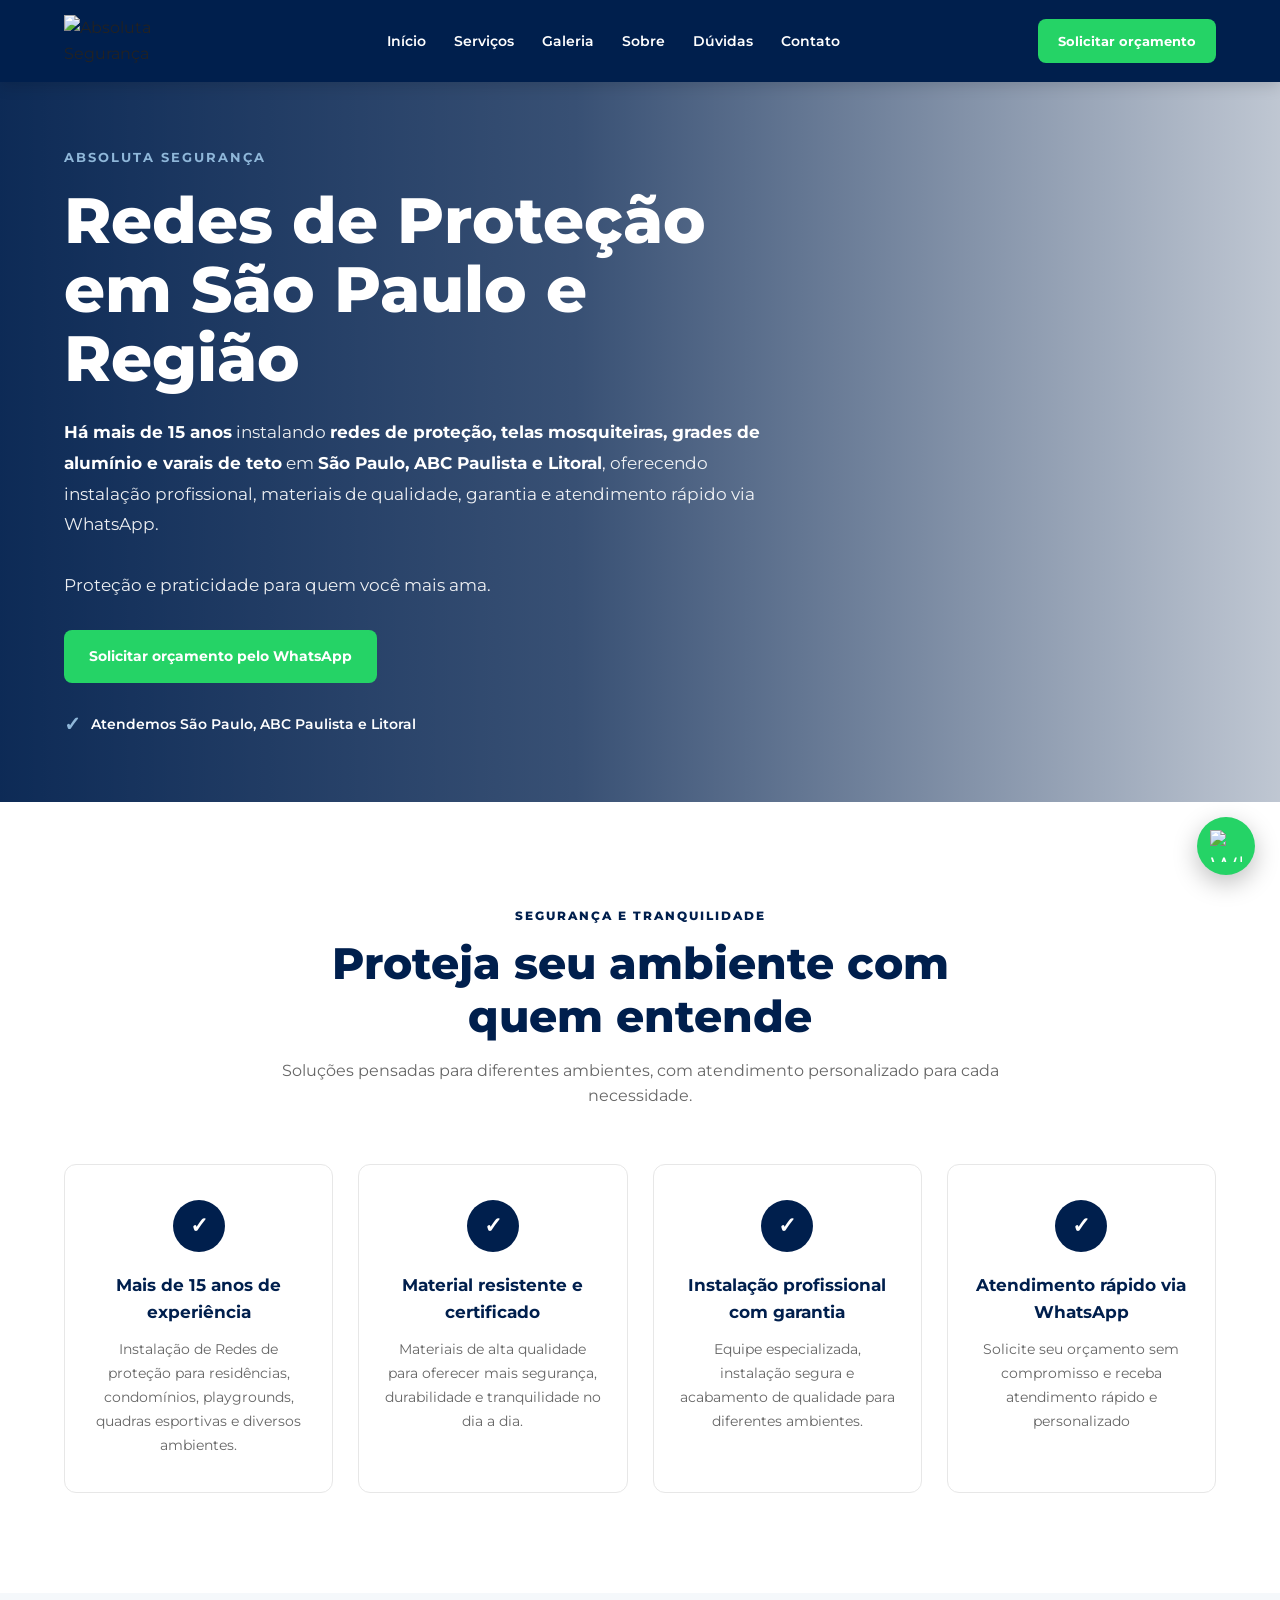
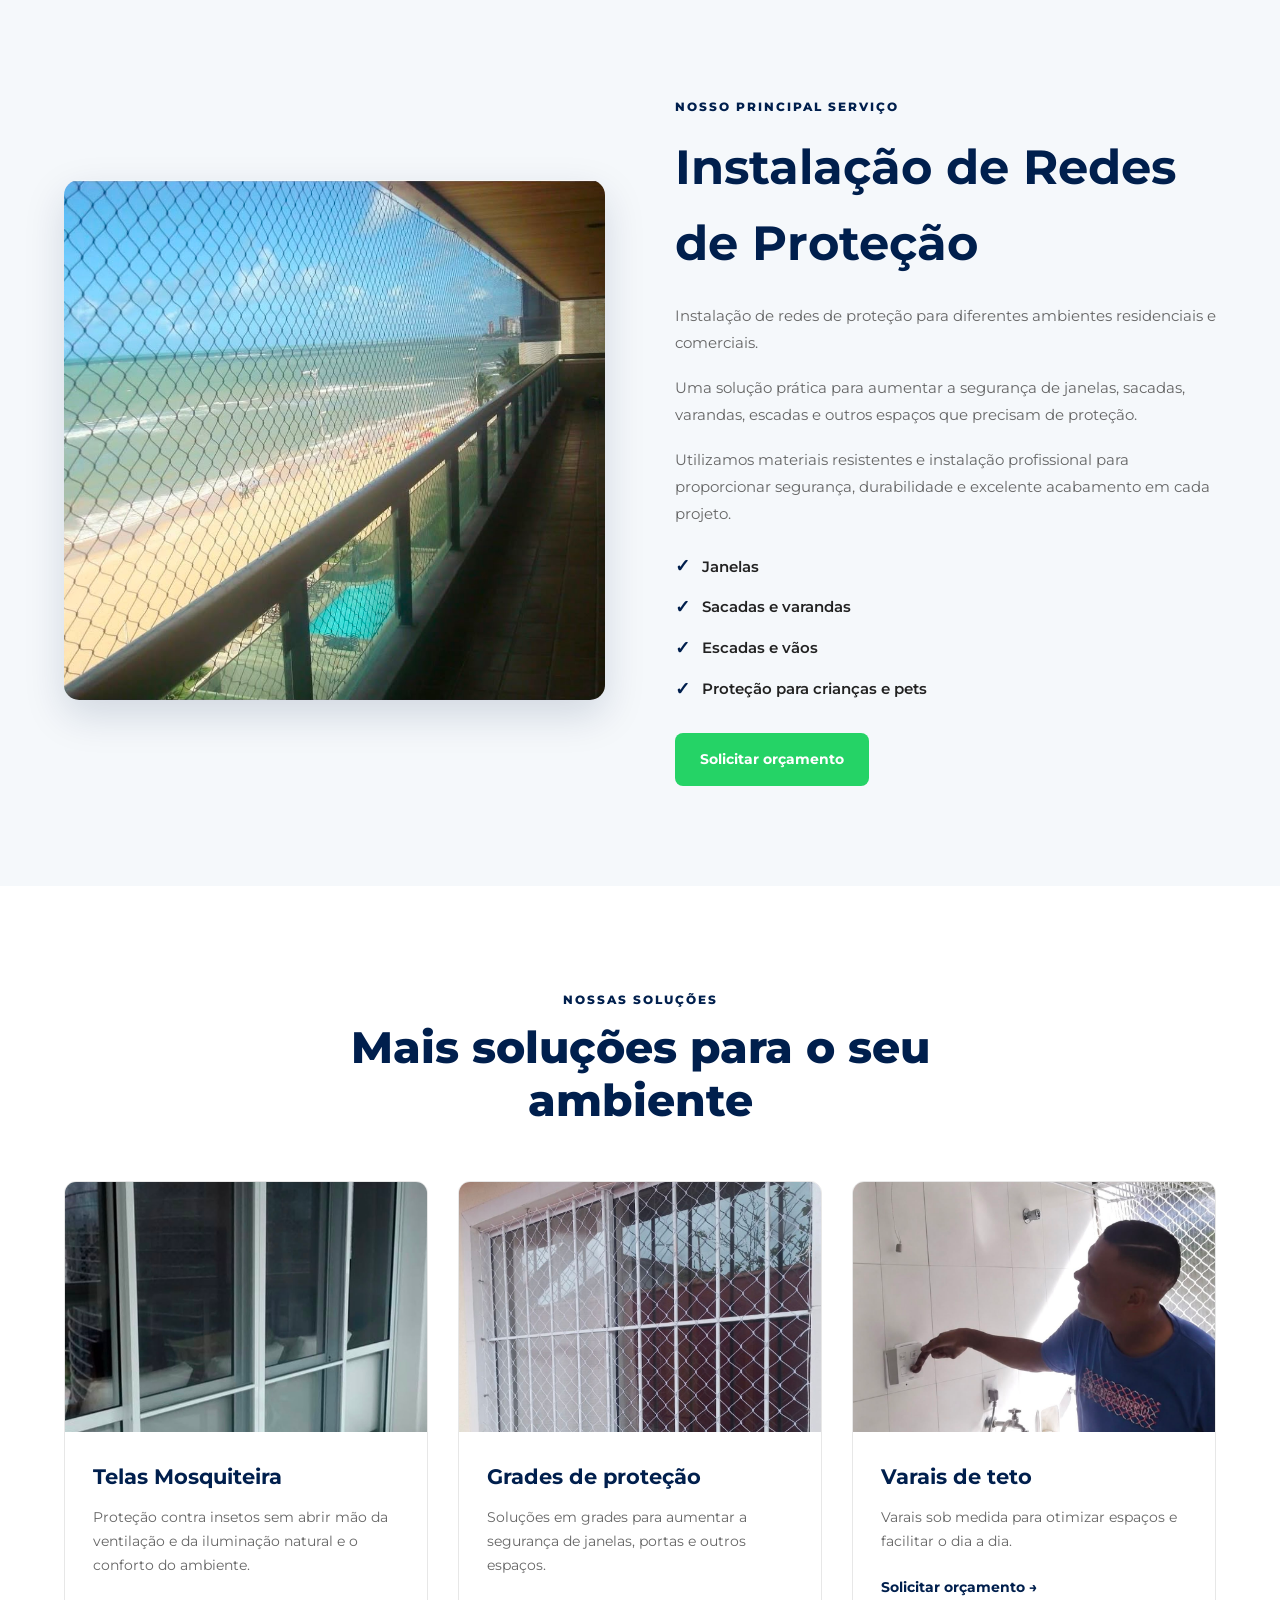
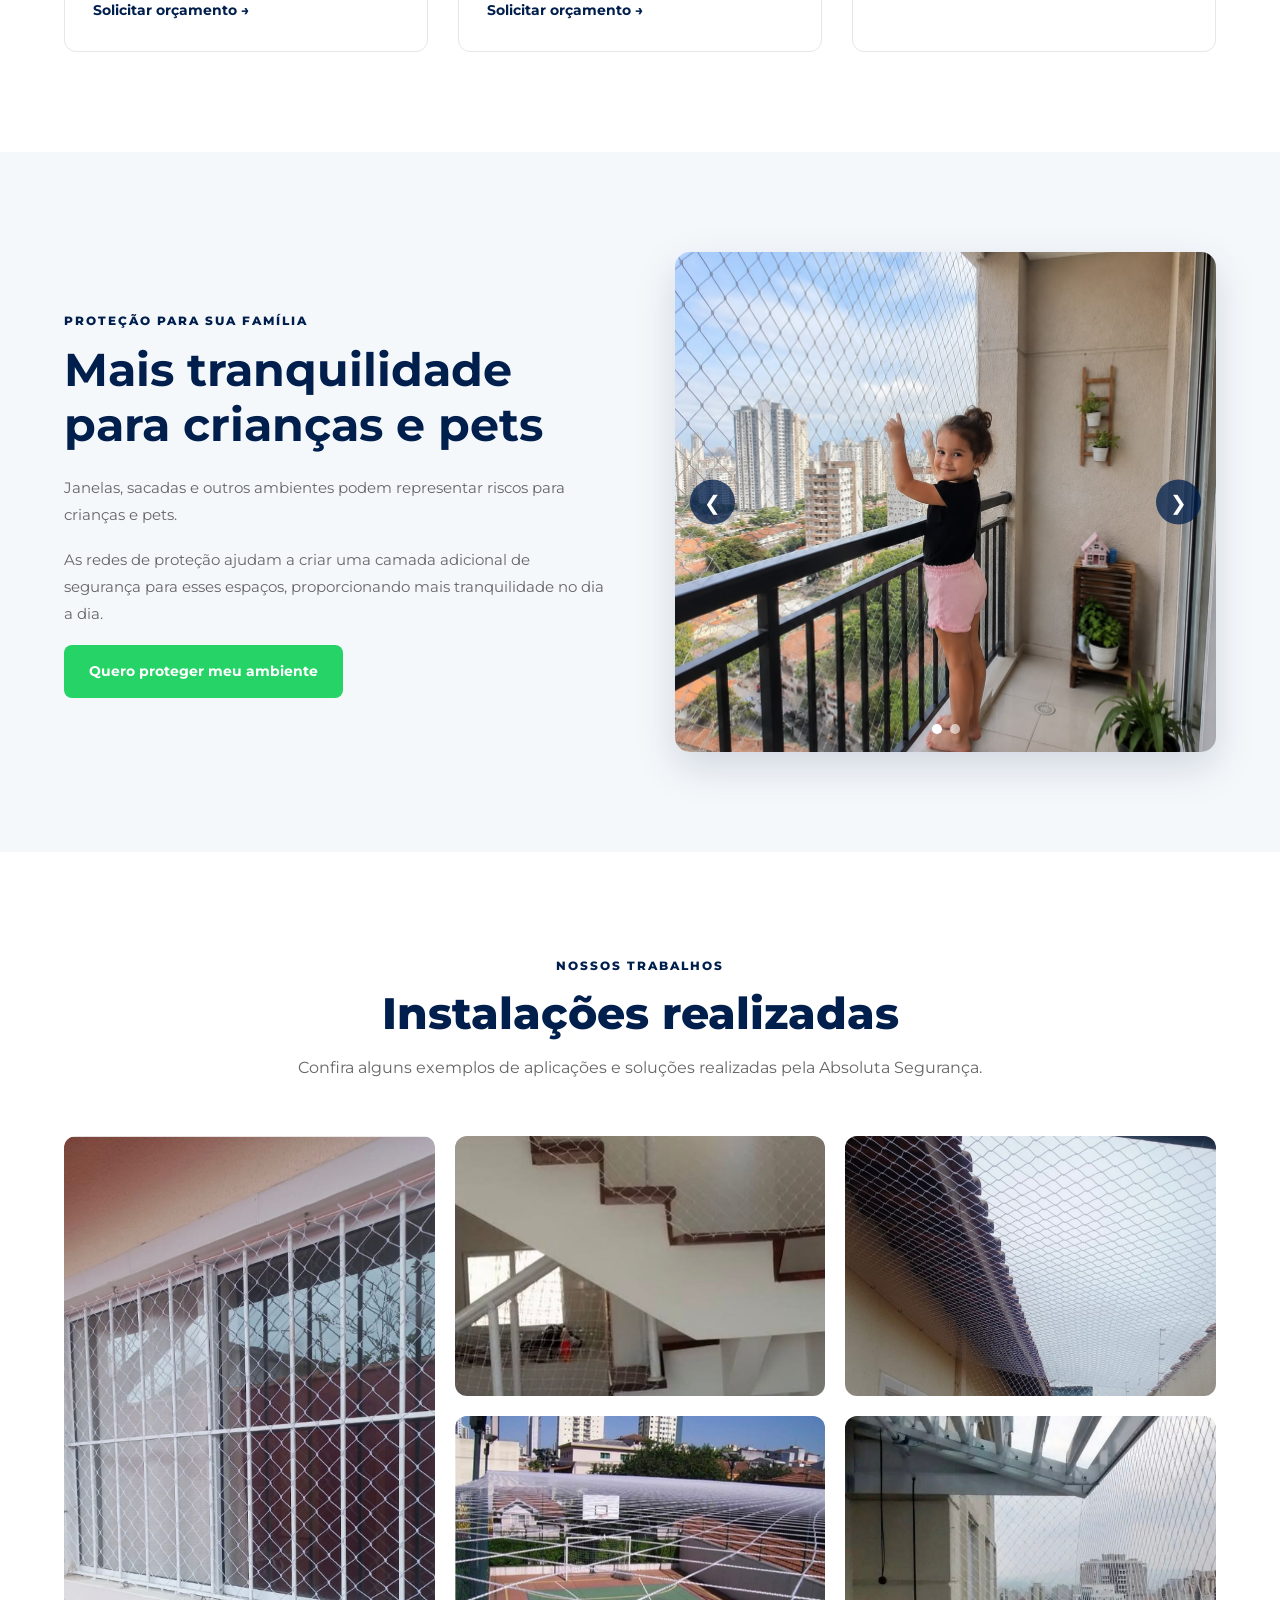
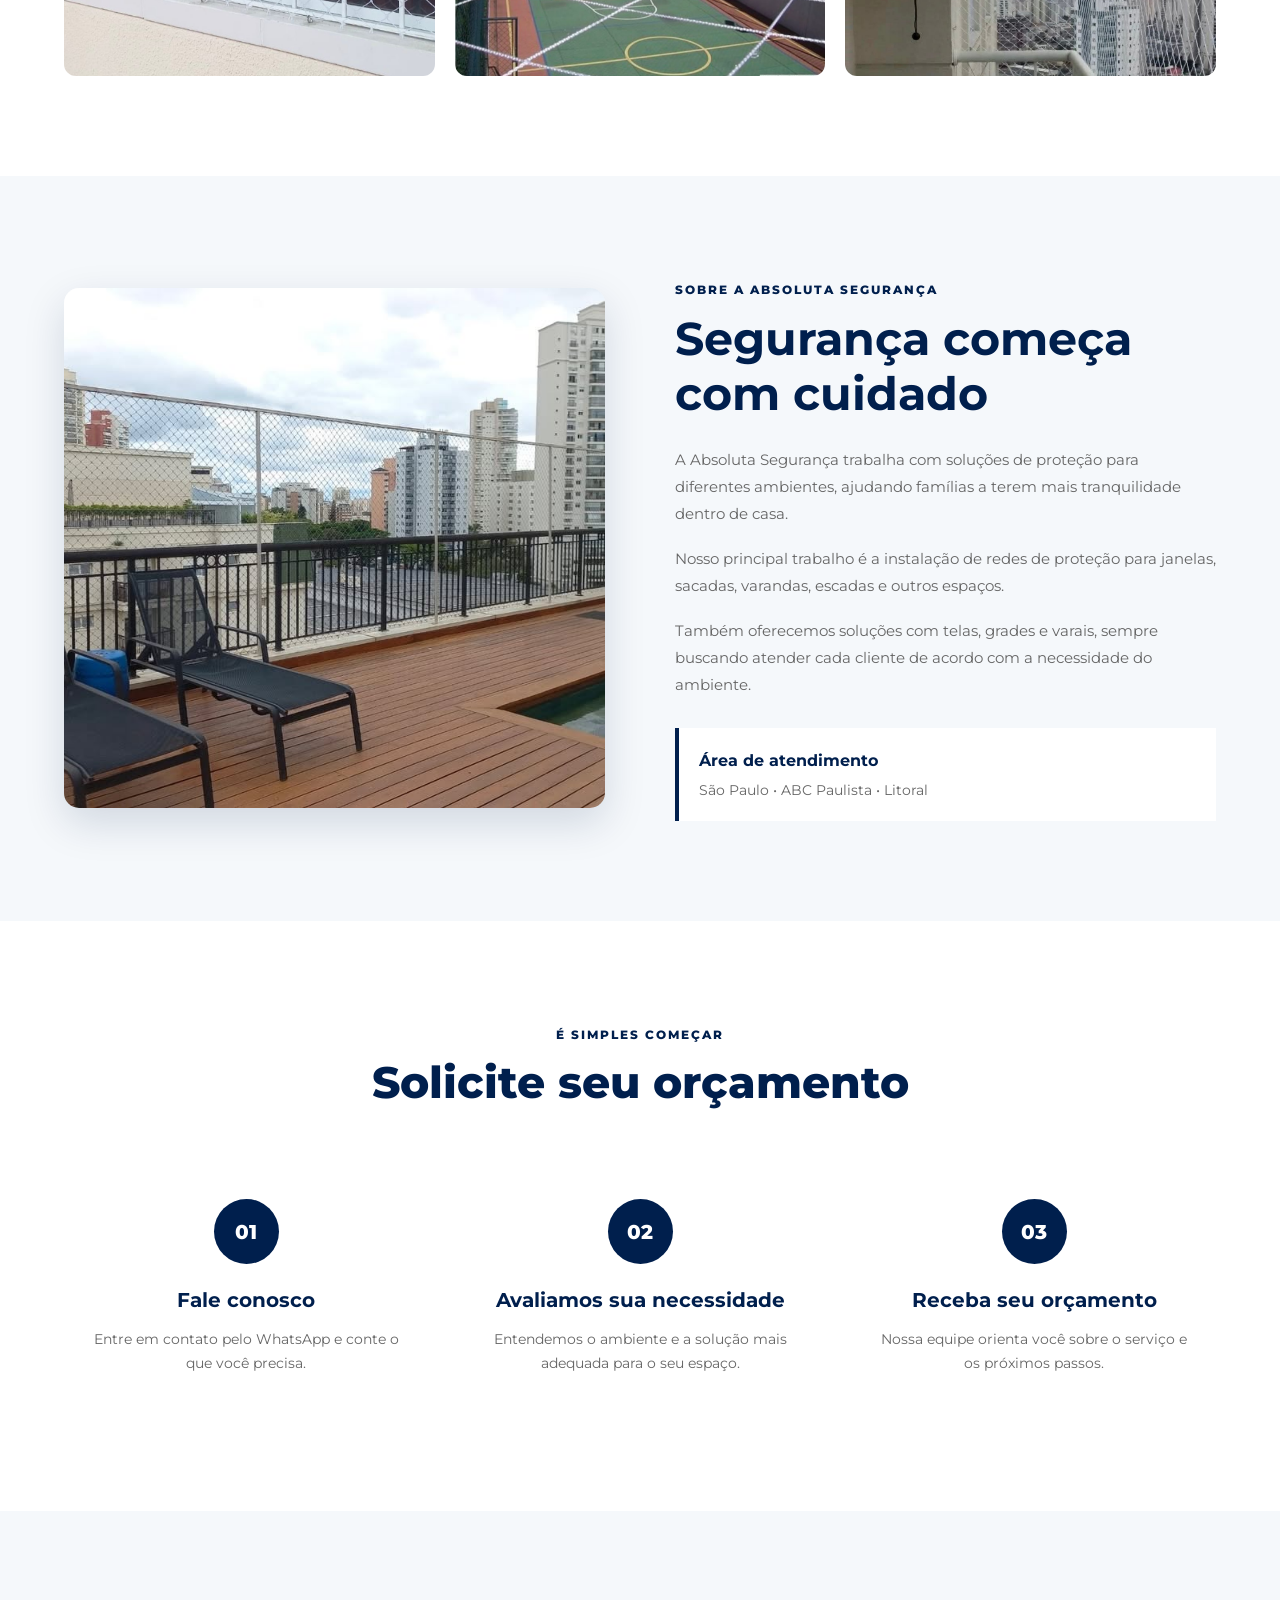
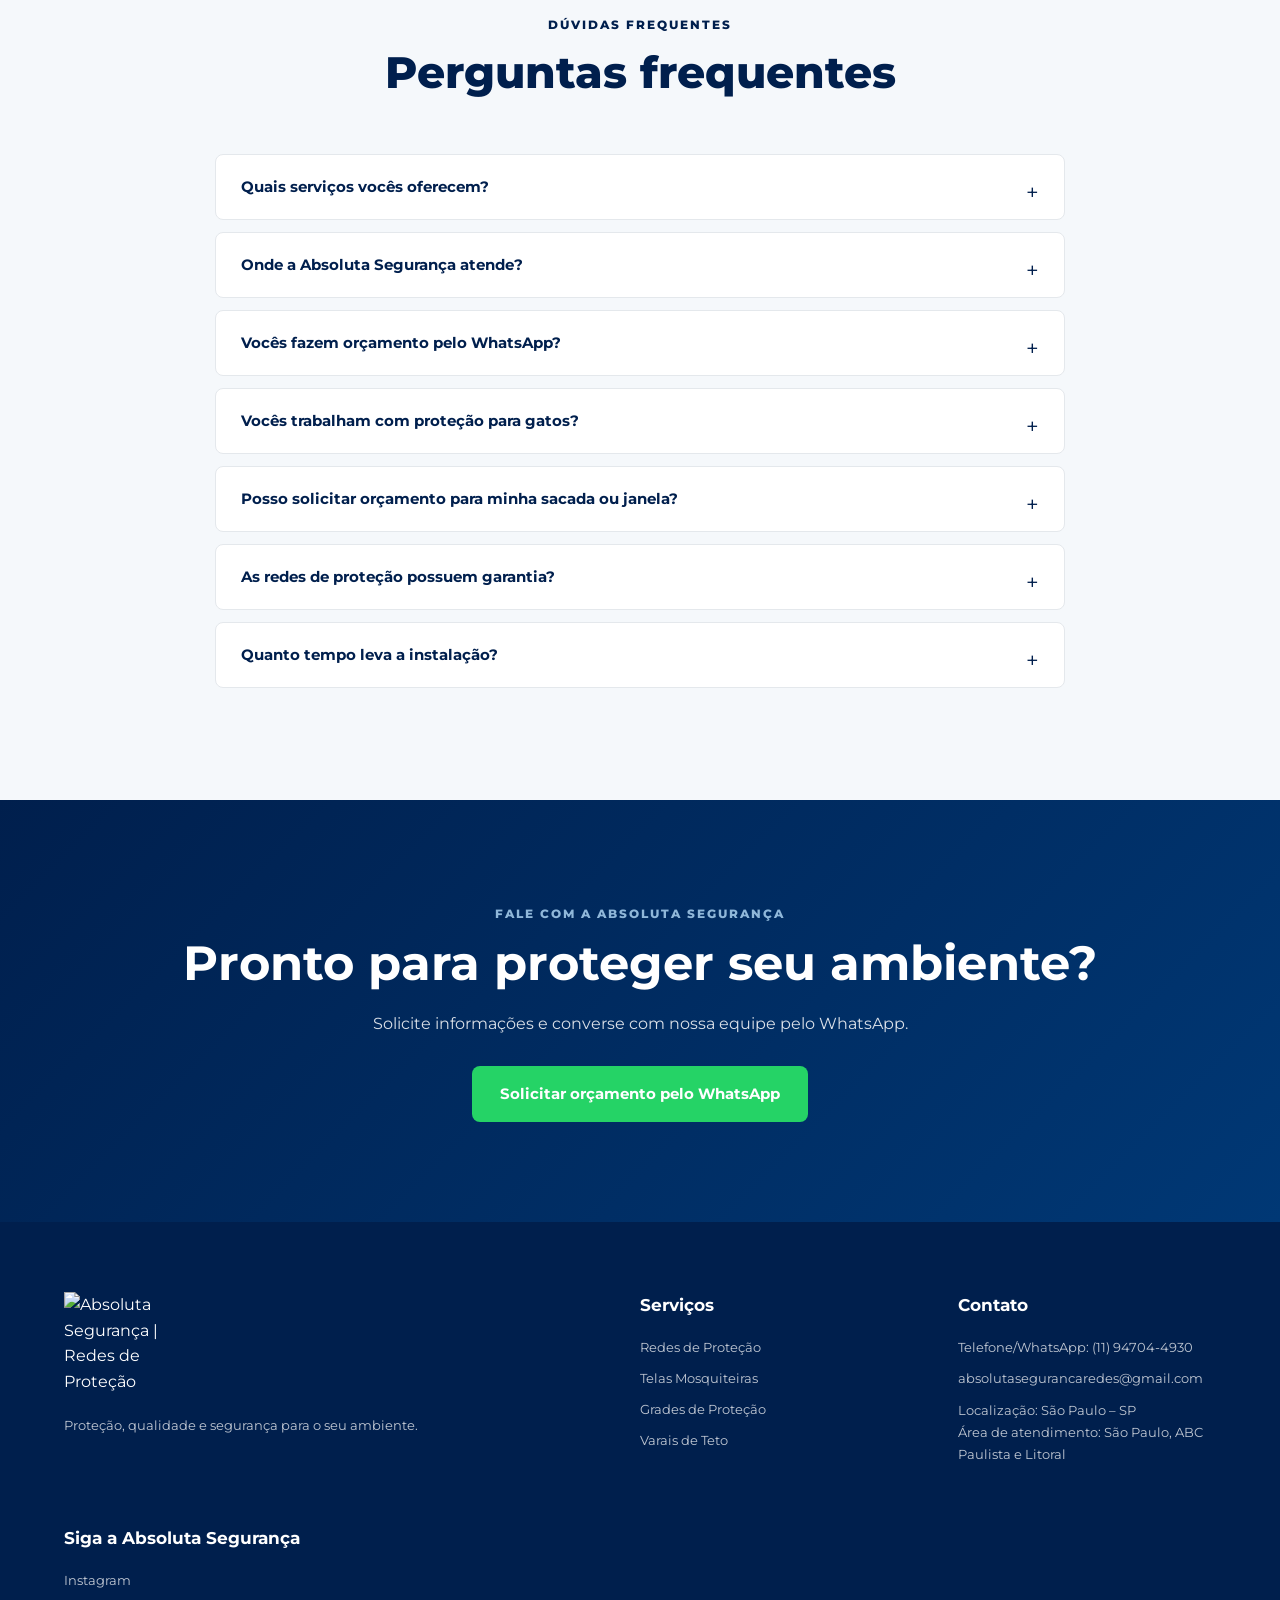
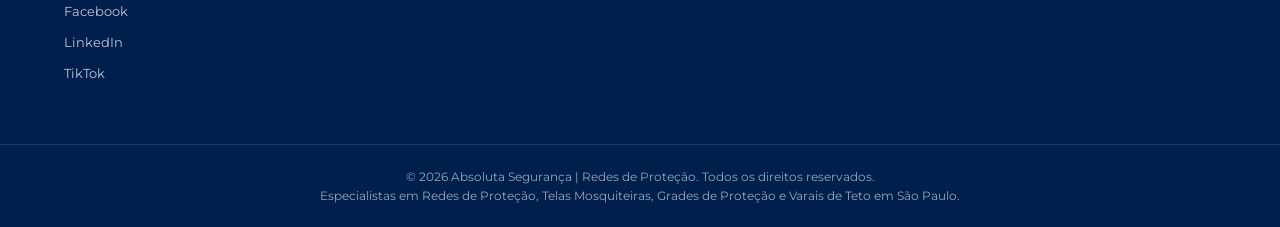
==== index.html @ cd9873d6 "Update index.html" ====
<!DOCTYPE html>

<html lang="pt-BR">
<head>
<meta charset="utf-8"/>
<meta content="width=device-width, initial-scale=1.0" name="viewport"/>
<title>Redes de Proteção em São Paulo | Absoluta Segurança</title>
<meta content="Instalação de redes de proteção em São Paulo, ABC Paulista e Litoral. Mais de 15 anos de experiência. Solicite seu orçamento pelo WhatsApp." name="description"/>
<meta content="redes de proteção, redes de proteção São Paulo, proteção para gatos, proteção para crianças, rede para sacada, rede para janela" name="keywords"/>
<meta content="Absoluta Segurança" name="author"/>
<meta content="index, follow" name="robots"/>

<!-- GOOGLE ANALYTICS 4 -->
<!-- Google tag (gtag.js) -->
<script async="" src="https://www.googletagmanager.com/gtag/js?id=AW-17518062294"></script>
<script>
window.dataLayer = window.dataLayer || [];
function gtag(){dataLayer.push(arguments);}
gtag('js', new Date());

gtag('config', 'AW-17518062294');
gtag('config', 'G-J08HYK3CEN');
</script>

<!-- GOOGLE FONTS -->
<link href="https://fonts.googleapis.com" rel="preconnect"/>
<link crossorigin="" href="https://fonts.gstatic.com" rel="preconnect"/>
<link href="https://fonts.googleapis.com/css2?family=Montserrat:wght@400;500;600;700;800&amp;display=swap" rel="stylesheet"/>

<!-- CSS -->
<link href="estilos.css" rel="stylesheet"/>

<!-- DADOS ESTRUTURADOS DA EMPRESA -->
<script type="application/ld+json">
{
  "@context": "https://schema.org",
  "@type": "HomeAndConstructionBusiness",
  "@id": "https://www.absolutasegurancaredes.com/#organization",
  "name": "Absoluta Segurança | Redes de Proteção",
  "url": "https://www.absolutasegurancaredes.com/",
  "logo": "https://www.absolutasegurancaredes.com/logo.jpeg",
  "image": "https://www.absolutasegurancaredes.com/logo.jpeg",
  "description": "Especializada na instalação de redes de proteção, telas mosquiteiras, grades de proteção e varais de teto em São Paulo, ABC Paulista e Litoral.",
  "telephone": "+55-11-94704-4930",
  "email": "absolutasegurancaredes@gmail.com",
  "address": {
    "@type": "PostalAddress",
    "addressLocality": "São Paulo",
    "addressRegion": "SP",
    "addressCountry": "BR"
  },
  "areaServed": [
    {
      "@type": "City",
      "name": "São Paulo"
    },
    {
      "@type": "AdministrativeArea",
      "name": "ABC Paulista"
    },
    {
      "@type": "AdministrativeArea",
      "name": "Litoral de São Paulo"
    }
  ],
  "serviceType": [
    "Redes de Proteção",
    "Telas Mosquiteiras",
    "Grades de Proteção",
    "Varais de Teto"
  ],
  "sameAs": [
    "https://www.instagram.com/absolutasegurancaredes",
    "https://www.facebook.com/profile.php?id=61561650110789",
    "https://www.linkedin.com/company/absolutaseguranca/",
    "https://www.tiktok.com/@absolutasegurancaredes"
  ]
}
</script>
</head>

<body>

<!-- =========================
     HEADER
========================== -->
<header class="header" id="header">

<a aria-label="Absoluta Segurança" class="logo" href="#inicio">
<img alt="Absoluta Segurança" src="logo.jpeg"/>
</a>

<button aria-expanded="false" aria-label="Abrir menu" class="menu-toggle" type="button">
        ☰
</button>

<nav id="nav">
<a href="#inicio">Início</a>
<a href="#servicos">Serviços</a>
<a href="#galeria">Galeria</a>
<a href="#sobre">Sobre</a>
<a href="#faq">Dúvidas</a>
<a href="#contato">Contato</a>
</nav>

<a class="btn-whatsapp js-whatsapp" href="https://wa.me/5511947044930?text=Ol%C3%A1%2C%20vim%20pelo%20site%20da%20Absoluta%20Seguran%C3%A7a%20e%20gostaria%20de%20solicitar%20um%20or%C3%A7amento." rel="noopener" target="_blank">
        Solicitar orçamento
</a>

</header>

<main>

<!-- =========================
     HERO
========================== -->
<section class="hero" id="inicio">

<div class="hero-overlay"></div>

<div class="hero-content">

<span class="hero-label">
            ABSOLUTA SEGURANÇA
</span>

<h1>
            Redes de Proteção em São Paulo e Região
</h1>

<p>
<strong>Há mais de 15 anos</strong> instalando
            <strong>redes de proteção, telas mosquiteiras,
            grades de alumínio e varais de teto</strong>
            em <strong>São Paulo, ABC Paulista e Litoral</strong>,
            oferecendo instalação profissional, materiais de qualidade,
            garantia e atendimento rápido via WhatsApp.
</p>

<p class="hero-subtitle">
            Proteção e praticidade para quem você mais ama.
</p>

<div class="hero-buttons">

<a class="btn-primary js-whatsapp" href="https://wa.me/5511947044930?text=Ol%C3%A1%2C%20vim%20pelo%20site%20da%20Absoluta%20Seguran%C3%A7a%20e%20gostaria%20de%20solicitar%20um%20or%C3%A7amento." rel="noopener" target="_blank">
                Solicitar orçamento pelo WhatsApp
</a>

</div>

<div class="hero-location">
<span>✓</span>
            Atendemos São Paulo, ABC Paulista e Litoral
</div>

</div>
</section>

<!-- =========================
     BENEFÍCIOS
========================== -->
<section class="beneficios">

<div class="container">

<div class="section-heading">

<span class="section-label">
                SEGURANÇA E TRANQUILIDADE
</span>

<h2>
                Proteja seu ambiente com quem entende
</h2>

<p>
                Soluções pensadas para diferentes ambientes,
                com atendimento personalizado para cada necessidade.
</p>

</div>

<div class="beneficios-grid">

<div class="beneficio">

<div class="beneficio-icon">
                    ✓
</div>

<h3>
                    Mais de 15 anos de experiência
</h3>

<p>
                    Instalação de Redes de proteção para residências, 
                    condomínios, playgrounds, quadras esportivas e
                    diversos ambientes.
</p>

</div>

<div class="beneficio">

<div class="beneficio-icon">
                    ✓
</div>

<h3>
                    Material resistente e certificado
</h3>

<p>
                    Materiais de alta qualidade para
                    oferecer mais segurança, durabilidade e tranquilidade no dia a dia.
</p>

</div>

<div class="beneficio">

<div class="beneficio-icon">
                    ✓
</div>

<h3>
                    Instalação profissional com garantia
</h3>

<p>
                    Equipe especializada, instalação
                    segura e acabamento de qualidade
                    para diferentes ambientes.
</p>

</div>

<div class="beneficio">

<div class="beneficio-icon">
                    ✓
</div>

<h3>
                    Atendimento rápido via WhatsApp
</h3>

<p>
                    Solicite seu orçamento sem
                    compromisso e receba atendimento
                    rápido e personalizado
</p>

</div>

</div>
</div>
</section>

<!-- =========================
     SERVIÇO PRINCIPAL
========================== -->
<section class="servico-destaque" id="servicos">

<div class="container servico-destaque-grid">

<div class="servico-imagem">

<img alt="Rede de proteção instalada em sacada" loading="lazy" src="imagens/rede na sacada da praia.jpeg"/>

</div>

<div class="servico-texto">

<span class="section-label">
                NOSSO PRINCIPAL SERVIÇO
</span>

<h2>
                Instalação de Redes de Proteção
</h2>

<p>
                Instalação de redes de proteção para diferentes
                ambientes residenciais e comerciais.
</p>

<p>
                Uma solução prática para aumentar a segurança
                de janelas, sacadas, varandas, escadas e outros
                espaços que precisam de proteção.
</p>

<p>
                Utilizamos materiais resistentes e instalação
                profissional para proporcionar segurança,
                durabilidade e excelente acabamento
                em cada projeto.
</p>

<ul>

<li>
<span>✓</span>
                    Janelas
</li>

<li>
<span>✓</span>
                    Sacadas e varandas
</li>

<li>
<span>✓</span>
                    Escadas e vãos
</li>

<li>
<span>✓</span>
                    Proteção para crianças e pets
</li>

</ul>

<a class="btn-primary js-whatsapp" href="https://wa.me/5511947044930?text=Ol%C3%A1%2C%20vim%20pelo%20site%20e%20gostaria%20de%20solicitar%20um%20or%C3%A7amento%20para%20rede%20de%20prote%C3%A7%C3%A3o." rel="noopener" target="_blank">
                Solicitar orçamento
</a>

</div>
</div>
</section>

<!-- =========================
     OUTROS SERVIÇOS
========================== -->
<section class="servicos-secundarios">

<div class="container">

<div class="section-heading">

<span class="section-label">
                NOSSAS SOLUÇÕES
</span>

<h2>
                Mais soluções para o seu ambiente
</h2>

</div>

<div class="servicos-grid">

<article class="servico-card">

<img alt="Tela de proteção" loading="lazy" src="imagens/tela.jpeg"/>

<div class="servico-card-content">

<h3>
                        Telas Mosquiteira
</h3>

<p>
                        Proteção contra insetos sem abrir
                        mão da ventilação e da iluminação
                        natural e o conforto do ambiente.
</p>

<a class="card-link js-whatsapp" href="https://wa.me/5511947044930?text=Ol%C3%A1%2C%20gostaria%20de%20saber%20mais%20sobre%20telas%20de%20prote%C3%A7%C3%A3o." rel="noopener" target="_blank">
                        Solicitar orçamento →
</a>

</div>
</article>

<article class="servico-card">

<img alt="Grade de proteção" loading="lazy" src="imagens/rede na janela.jpeg"/>

<div class="servico-card-content">

<h3>
                        Grades de proteção
</h3>

<p>
                        Soluções em grades para aumentar
                        a segurança de janelas, portas
                        e outros espaços.
</p>

<a class="card-link js-whatsapp" href="https://wa.me/5511947044930?text=Ol%C3%A1%2C%20gostaria%20de%20saber%20mais%20sobre%20grades%20de%20prote%C3%A3o." rel="noopener" target="_blank">
                        Solicitar orçamento →
</a>

</div>
</article>

<article class="servico-card">

<img alt="Varal instalado" loading="lazy" src="imagens/varal.jpeg"/>

<div class="servico-card-content">

<h3>
                        Varais de teto
</h3>

<p>
                        Varais sob medida para
                        otimizar espaços e facilitar
                        o dia a dia.
</p>

<a class="card-link js-whatsapp" href="https://wa.me/5511947044930?text=Ol%C3%A1%2C%20gostaria%20de%20saber%20mais%20sobre%20varais." rel="noopener" target="_blank">
                        Solicitar orçamento →
</a>

</div>
</article>

</div>
</div>
</section>

<!-- =========================
     CRIANÇAS E PETS
========================== -->
<section class="protecao-familia">

<div class="container familia-grid">

<div class="familia-texto">

<span class="section-label">
                PROTEÇÃO PARA SUA FAMÍLIA
</span>

<h2>
                Mais tranquilidade para crianças e pets
</h2>

<p>
                Janelas, sacadas e outros ambientes podem
                representar riscos para crianças e pets.
</p>

<p>
                As redes de proteção ajudam a criar uma
                camada adicional de segurança para esses
                espaços, proporcionando mais tranquilidade
                no dia a dia.
</p>

<a class="btn-primary js-whatsapp" href="https://wa.me/5511947044930?text=Ol%C3%A1%2C%20gostaria%20de%20solicitar%20um%20or%C3%A7amento%20para%20prote%C3%A7%C3%A3o%20de%20crian%C3%A7as%20e%20animais." rel="noopener" target="_blank">
                Quero proteger meu ambiente
</a>

</div>

<!-- CARROSSEL CORRIGIDO -->

<div class="familia-imagem">

<div class="familia-carrossel">

<div class="familia-slides">

<div class="familia-slide ativo">

<img alt="Criança protegida por rede de proteção" loading="lazy" src="imagens/criança segura na rede.jpeg"/>

</div>

<div class="familia-slide">

<img alt="Rede de proteção para animais de estimação" loading="lazy" src="imagens/animais de estimação.jpeg"/>

</div>

</div>

<button aria-label="Imagem anterior" class="carrossel-btn anterior" type="button">
                    ❮
</button>

<button aria-label="Próxima imagem" class="carrossel-btn proximo" type="button">
                    ❯
</button>

<div class="carrossel-indicadores">

<button aria-label="Ver foto da criança" class="indicador ativo" type="button"></button>

<button aria-label="Ver foto dos animais" class="indicador" type="button"></button>

</div>

</div>
</div>
</div>
</section>

<!-- =========================
     GALERIA
========================== -->
<section class="galeria" id="galeria">

<div class="container">

<div class="section-heading">

<span class="section-label">
                NOSSOS TRABALHOS
</span>

<h2>
                Instalações realizadas
</h2>

<p>
                Confira alguns exemplos de aplicações
                e soluções realizadas pela Absoluta Segurança.
</p>

</div>

<div class="galeria-grid">

<div class="galeria-item grande">

<img alt="Rede de proteção instalada em janela" loading="lazy" src="imagens/rede na janela.jpeg"/>

</div>

<div class="galeria-item">

<img alt="Rede de proteção instalada em escada" loading="lazy" src="imagens/rede na escada.jpeg"/>

</div>

<div class="galeria-item">

<img alt="Rede de proteção instalada em ambiente" loading="lazy" src="imagens/rede no teto.jpeg"/>

</div>

<div class="galeria-item">

<img alt="Rede de proteção em quadra" loading="lazy" src="imagens/rede na quadra.jpeg"/>

</div>

<div class="galeria-item">

<img alt="Varal e rede de proteção" loading="lazy" src="imagens/varal e rede.jpeg"/>

</div>

</div>
</div>
</section>

<!-- =========================
     SOBRE
========================== -->
<section class="sobre" id="sobre">

<div class="container sobre-grid">

<div class="sobre-imagem">

<img alt="Instalação de rede de proteção em área externa" loading="lazy" src="imagens/Rede no ar livre.jpg"/>

</div>

<div class="sobre-texto">

<span class="section-label">
                SOBRE A ABSOLUTA SEGURANÇA
</span>

<h2>
                Segurança começa com cuidado
</h2>

<p>
                A Absoluta Segurança trabalha com soluções
                de proteção para diferentes ambientes,
                ajudando famílias a terem mais tranquilidade
                dentro de casa.
</p>

<p>
                Nosso principal trabalho é a instalação de
                redes de proteção para janelas, sacadas,
                varandas, escadas e outros espaços.
</p>

<p>
                Também oferecemos soluções com telas,
                grades e varais, sempre buscando atender
                cada cliente de acordo com a necessidade
                do ambiente.
</p>

<div class="area-atendimento">

<strong>
                    Área de atendimento
</strong>

<span>
                    São Paulo • ABC Paulista • Litoral
</span>

</div>
</div>
</div>
</section>

<!-- =========================
     COMO FUNCIONA
========================== -->
<section class="como-funciona">

<div class="container">

<div class="section-heading">

<span class="section-label">
                É SIMPLES COMEÇAR
</span>

<h2>
                Solicite seu orçamento
</h2>

</div>

<div class="passos">

<div class="passo">

<span>01</span>

<h3>
                    Fale conosco
</h3>

<p>
                    Entre em contato pelo WhatsApp
                    e conte o que você precisa.
</p>

</div>

<div class="passo">

<span>02</span>

<h3>
                    Avaliamos sua necessidade
</h3>

<p>
                    Entendemos o ambiente e a solução
                    mais adequada para o seu espaço.
</p>

</div>

<div class="passo">

<span>03</span>

<h3>
                    Receba seu orçamento
</h3>

<p>
                    Nossa equipe orienta você sobre
                    o serviço e os próximos passos.
</p>

</div>

</div>
</div>
</section>

<!-- =========================
     FAQ
========================== -->
<section class="faq-section" id="faq">

<div class="container">

<div class="section-heading">

<span class="section-label">
                DÚVIDAS FREQUENTES
</span>

<h2>
                Perguntas frequentes
</h2>

</div>

<div class="faq">

<details>

<summary>
                    Quais serviços vocês oferecem?
</summary>

<p>
                    Nosso principal serviço é a instalação
                    de redes de proteção. Também trabalhamos
                    com telas, grades e varais.
</p>

</details>

<details>

<summary>
                    Onde a Absoluta Segurança atende?
</summary>

<p>
                    Atendemos clientes em São Paulo, ABC Paulista e Litoral.
</p>

</details>

<details>

<summary>
                    Vocês fazem orçamento pelo WhatsApp?
</summary>

<p>
                    Sim. Você pode entrar em contato pelo
                    WhatsApp para explicar sua necessidade
                    e solicitar informações sobre o serviço.
</p>

</details>

<details>

<summary>
                    Vocês trabalham com proteção para gatos?
</summary>

<p>
                    Sim. Trabalhamos com soluções de proteção
                    para ambientes onde vivem animais de
                    estimação, especialmente gatos.
</p>

</details>

<details>

<summary>
Posso solicitar orçamento para minha sacada ou janela?
</summary>

<p>
                    Sim. Entre em contato pelo WhatsApp,
                    envie informações sobre o ambiente e
                    nossa equipe poderá orientar você.
</p>

</details>

<details>

<summary>
As redes de proteção possuem garantia?
</summary>

<p>
                    Sim. Oferecemos 5 anos de garantia nas redes de proteção, 
                    além de materiais de qualidade e instalação profissional 
                    para garantir mais segurança e tranquilidade aos nossos clientes.
</p>

</details>

<details>

<summary>
Quanto tempo leva a instalação?
</summary>

<p>
                    Na maioria dos casos, a instalação é realizada no mesmo dia
                    ou conforme o agendamento, dependendo do tamanho do projeto
                    e da disponibilidade da equipe.
</p>

</details>

</div>
</div>
</section>

<!-- =========================
     CTA FINAL
========================== -->
<section class="cta" id="contato">

<div class="container">

<span class="section-label">
            FALE COM A ABSOLUTA SEGURANÇA
</span>

<h2>
            Pronto para proteger seu ambiente?
</h2>

<p>
            Solicite informações e converse com nossa equipe
            pelo WhatsApp.
</p>

<a class="btn-cta js-whatsapp" href="https://wa.me/5511947044930?text=Ol%C3%A1%2C%20vim%20pelo%20site%20da%20Absoluta%20Seguran%C3%A7a%20e%20gostaria%20de%20solicitar%20um%20or%C3%A7amento." rel="noopener" target="_blank">
            Solicitar orçamento pelo WhatsApp
</a>

</div>
</section>

</main>

<!-- =========================
     FOOTER
========================== -->
<footer>

<div class="container footer-content">

<div class="footer-column">

<img alt="Absoluta Segurança | Redes de Proteção" class="footer-logo" src="logo.jpeg"/>

<p>Proteção, qualidade e segurança para o seu ambiente.</p>

</div>

<div class="footer-column">

<h3>Serviços</h3>

<a href="#servicos">Redes de Proteção</a>
<a href="#servicos">Telas Mosquiteiras</a>
<a href="#servicos">Grades de Proteção</a>
<a href="#servicos">Varais de Teto</a>

</div>

<div class="footer-column">

<h3>Contato</h3>

<a href="https://wa.me/5511947044930?text=Ol%C3%A1%2C%20vim%20pelo%20site%20da%20Absoluta%20Seguran%C3%A7a%20e%20gostaria%20de%20solicitar%20um%20or%C3%A7amento." rel="noopener noreferrer" target="_blank">
Telefone/WhatsApp: (11) 94704-4930
</a>

<a href="mailto:absolutasegurancaredes@gmail.com">
absolutasegurancaredes@gmail.com
</a>

<p>Localização: São Paulo – SP</p>

<p>Área de atendimento: São Paulo, ABC Paulista e Litoral</p>

</div>

<div class="footer-column">

<h3>Siga a Absoluta Segurança</h3>

<a aria-label="Instagram da Absoluta Segurança" href="https://www.instagram.com/absolutasegurancaredes" rel="noopener noreferrer" target="_blank">Instagram</a>

<a aria-label="Facebook da Absoluta Segurança" href="https://www.facebook.com/profile.php?id=61561650110789" rel="noopener noreferrer" target="_blank">Facebook</a>

<a aria-label="LinkedIn da Absoluta Segurança" href="https://www.linkedin.com/company/absolutaseguranca/" rel="noopener noreferrer" target="_blank">LinkedIn</a>

<a aria-label="TikTok da Absoluta Segurança" href="https://www.tiktok.com/@absolutasegurancaredes" rel="noopener noreferrer" target="_blank">TikTok</a>

</div>
</div>

<div class="footer-bottom">

<p>© 2026 Absoluta Segurança | Redes de Proteção. Todos os direitos reservados.</p>

<p>Especialistas em Redes de Proteção, Telas Mosquiteiras, Grades de Proteção e Varais de Teto em São Paulo.</p>

</div>

</footer>

<!-- =========================
     WHATSAPP FLUTUANTE
========================== -->
<a aria-label="Falar com a Absoluta Segurança pelo WhatsApp"
class="whatsapp-flutuante js-whatsapp"
href="https://wa.me/5511947044930?text=Ol%C3%A1%2C%20vim%20pelo%20site%20da%20Absoluta%20Seguran%C3%A7a%20e%20gostaria%20de%20solicitar%20um%20or%C3%A7amento."
rel="noopener"
target="_blank">

<img src="https://upload.wikimedia.org/wikipedia/commons/6/6b/WhatsApp.svg"
alt="WhatsApp"
width="32"
height="32">

</a>

<!-- JAVASCRIPT -->
<script src="script.js"></script>

</body>
</html>
---- estilos.css ----
/* ========================================
   RESET E CONFIGURAÇÕES GERAIS
======================================== */

* {
    margin: 0;
    padding: 0;
    box-sizing: border-box;
}

html {
    scroll-behavior: smooth;
    scroll-padding-top: 90px;
}

body {
    font-family: "Montserrat", sans-serif;
    background: #ffffff;
    color: #222222;
    line-height: 1.6;
    overflow-x: hidden;
}

img {
    max-width: 100%;
    display: block;
}

a {
    text-decoration: none;
    color: inherit;
}

button {
    font-family: inherit;
}

.container {
    width: min(1180px, 90%);
    margin: 0 auto;
}


/* ========================================
   VARIÁVEIS
======================================== */

:root {

    --azul: #001F4D;
    --azul-medio: #3F8DBD;
    --azul-claro: #8FB7D9;

    --azul-logo: #001F4D;
    --azul-logo-escuro: #001F4D;

    --branco: #F2F2F2;
    --cinza: #CFCFCF;

    --texto: #222222;
    --texto-claro: #666666;

    --whatsapp: #25D366;
    --whatsapp-hover: #1EBE5D;

    --branco-puro: #ffffff;

}


/* ========================================
   HEADER
======================================== */

.header {
    position: fixed;
    top: 0;
    left: 0;
    width: 100%;
    height: 82px;

    display: flex;
    align-items: center;
    justify-content: space-between;

    padding: 0 5%;

    background: #001F4D;

    z-index: 1000;

    box-shadow: 0 3px 15px rgba(0, 0, 0, 0.15);
}

.logo {
    display: flex;
    align-items: center;
}

.logo img {
    width: 125px;
    height: auto;
    object-fit: contain;
}

.header nav {
    display: flex;
    align-items: center;
    gap: 28px;
}

.header nav a {
    color: #ffffff;
    font-size: 14px;
    font-weight: 600;
    transition: 0.3s ease;
}

.header nav a:hover {
    color: var(--azul-claro);
}


/* BOTÃO WHATSAPP DO CABEÇALHO */

.btn-whatsapp {
    display: inline-flex;
    align-items: center;
    justify-content: center;

    background: var(--whatsapp);
    color: #ffffff;

    padding: 12px 20px;
    border-radius: 8px;

    font-size: 13px;
    font-weight: 700;

    transition: 0.3s ease;
}

.btn-whatsapp:hover {
    background: var(--whatsapp-hover);
    transform: translateY(-2px);
}

.menu-toggle {
    display: none;

    background: transparent;
    border: none;

    color: #ffffff;
    font-size: 28px;

    cursor: pointer;
}


/* ========================================
   HERO
======================================== */

.hero {
    position: relative;

    min-height: 720px;

    display: flex;
    align-items: center;

    background-image: url("imagens/rede na sacada.jpeg");
    background-size: cover;
    background-position: center;

    margin-top: 82px;
}

.hero-overlay {
    position: absolute;
    inset: 0;

    background:
        linear-gradient(
            90deg,
            rgba(0, 31, 77, 0.95) 0%,
            rgba(0, 31, 77, 0.78) 45%,
            rgba(0, 31, 77, 0.25) 100%
        );
}

.hero-content {
    position: relative;
    z-index: 2;

    width: min(1180px, 90%);

    /*
       Conteúdo mais para a esquerda,
       como estava anteriormente
    */
    margin-left: 5%;
    margin-right: auto;

    max-width: 760px;

    color: #ffffff;
}

.hero-label {
    display: inline-block;

    margin-bottom: 18px;

    font-size: 13px;
    font-weight: 700;

    letter-spacing: 2px;

    color: var(--azul-claro);
}

.hero h1 {
    font-size: clamp(40px, 5vw, 68px);
    line-height: 1.08;

    margin-bottom: 24px;

    font-weight: 800;
}

.hero p {
    max-width: 700px;

    font-size: 17px;
    line-height: 1.8;

    color: rgba(255, 255, 255, 0.92);

    margin-bottom: 30px;
}

.hero p strong {
    color: #ffffff;
}

.hero-buttons {
    display: flex;
    gap: 15px;
    flex-wrap: wrap;
}


/* BOTÃO PRINCIPAL AGORA VERDE */

.btn-primary {
    display: inline-flex;
    align-items: center;
    justify-content: center;

    padding: 15px 25px;

    background: var(--whatsapp);
    color: #ffffff;

    border-radius: 8px;

    font-size: 14px;
    font-weight: 700;

    transition: 0.3s ease;
}

.btn-primary:hover {
    background: var(--whatsapp-hover);
    transform: translateY(-2px);
}

.hero-location {
    display: flex;
    align-items: center;
    gap: 10px;

    margin-top: 25px;

    font-size: 14px;
    font-weight: 600;

    color: #ffffff;
}

.hero-location span {
    color: var(--azul-claro);
    font-size: 20px;
}


/* ========================================
   TÍTULOS DAS SEÇÕES
======================================== */

.section-heading {
    text-align: center;
    max-width: 750px;
    margin: 0 auto 55px;
}

.section-label {
    display: inline-block;

    margin-bottom: 12px;

    color: var(--azul);

    font-size: 12px;
    font-weight: 800;

    letter-spacing: 2px;
}

.section-heading h2 {
    color: var(--azul);

    font-size: clamp(30px, 4vw, 44px);
    line-height: 1.2;

    margin-bottom: 15px;

    font-weight: 800;
}

.section-heading p {
    color: var(--texto-claro);

    font-size: 16px;
}


/* ========================================
   BENEFÍCIOS
======================================== */

.beneficios {
    padding: 100px 0;
    background: #ffffff;
}

.beneficios-grid {
    display: grid;

    grid-template-columns: repeat(4, 1fr);

    gap: 25px;
}

.beneficio {
    padding: 35px 25px;

    background: #ffffff;

    border: 1px solid #e7e7e7;
    border-radius: 12px;

    text-align: center;

    transition: 0.3s ease;
}

.beneficio:hover {
    transform: translateY(-5px);

    box-shadow: 0 12px 30px rgba(0, 31, 77, 0.10);
}

.beneficio-icon {
    width: 52px;
    height: 52px;

    display: flex;
    align-items: center;
    justify-content: center;

    margin: 0 auto 20px;

    border-radius: 50%;

    background: var(--azul);
    color: #ffffff;

    font-size: 22px;
    font-weight: 700;
}

.beneficio h3 {
    color: var(--azul);

    font-size: 17px;

    margin-bottom: 12px;
}

.beneficio p {
    color: var(--texto-claro);

    font-size: 14px;
    line-height: 1.7;
}


/* ========================================
   SERVIÇO DESTAQUE
======================================== */

.servico-destaque {
    padding: 100px 0;

    background: #f5f8fb;
}

.servico-destaque-grid {
    display: grid;

    grid-template-columns: 1fr 1fr;

    align-items: center;

    gap: 70px;
}

.servico-imagem img {
    width: 100%;
    height: 520px;

    object-fit: cover;

    border-radius: 15px;

    box-shadow: 0 15px 40px rgba(0, 31, 77, 0.15);
}

.servico-texto .section-label {
    color: var(--azul);
}

.servico-texto h2 {
    color: var(--azul);

    font-size: clamp(32px, 4vw, 48px);

    margin-bottom: 20px;
}

.servico-texto p {
    color: var(--texto-claro);

    margin-bottom: 18px;

    font-size: 15px;
    line-height: 1.8;
}

.servico-texto ul {
    list-style: none;

    margin: 25px 0 30px;
}

.servico-texto li {
    display: flex;
    align-items: center;
    gap: 12px;

    margin-bottom: 12px;

    color: var(--texto);

    font-size: 15px;
    font-weight: 600;
}

.servico-texto li span {
    color: var(--azul);

    font-size: 18px;
    font-weight: 800;
}


/* ========================================
   OUTROS SERVIÇOS
======================================== */

.servicos-secundarios {
    padding: 100px 0;

    background: #ffffff;
}

.servicos-grid {
    display: grid;

    grid-template-columns: repeat(3, 1fr);

    gap: 30px;
}

.servico-card {
    overflow: hidden;

    background: #ffffff;

    border-radius: 12px;

    border: 1px solid #e7e7e7;

    transition: 0.3s ease;
}

.servico-card:hover {
    transform: translateY(-6px);

    box-shadow: 0 15px 35px rgba(0, 31, 77, 0.12);
}

.servico-card > img {
    width: 100%;
    height: 250px;

    object-fit: cover;
}

.servico-card-content {
    padding: 28px;
}

.servico-card h3 {
    color: var(--azul);

    font-size: 21px;

    margin-bottom: 12px;
}

.servico-card p {
    color: var(--texto-claro);

    font-size: 14px;
    line-height: 1.7;

    margin-bottom: 20px;
}

.card-link {
    color: var(--azul);

    font-size: 14px;
    font-weight: 700;

    transition: 0.3s ease;
}

.card-link:hover {
    color: var(--azul-medio);
}


/* ========================================
   PROTEÇÃO FAMÍLIA
======================================== */

.protecao-familia {
    padding: 100px 0;

    background: #f5f8fb;
}

.familia-grid {
    display: grid;

    grid-template-columns: 1fr 1fr;

    align-items: center;

    gap: 70px;
}

.familia-texto h2 {
    color: var(--azul);

    font-size: clamp(32px, 4vw, 46px);

    line-height: 1.2;

    margin-bottom: 22px;
}

.familia-texto p {
    color: var(--texto-claro);

    font-size: 15px;
    line-height: 1.8;

    margin-bottom: 18px;
}

.familia-imagem {
    width: 100%;
}

.familia-carrossel {
    position: relative;

    width: 100%;

    overflow: hidden;

    border-radius: 15px;

    box-shadow: 0 15px 40px rgba(0, 31, 77, 0.15);
}

.familia-slides {
    display: flex;

    width: 100%;

    transition: transform 0.5s ease;
}

.familia-slide {
    min-width: 100%;

    display: none;
}

.familia-slide.ativo {
    display: block;
}

.familia-slide img {
    width: 100%;
    height: 500px;

    object-fit: cover;
}

.carrossel-btn {
    position: absolute;

    top: 50%;

    transform: translateY(-50%);

    width: 45px;
    height: 45px;

    border: none;

    border-radius: 50%;

    background: rgba(0, 31, 77, 0.75);

    color: #ffffff;

    font-size: 20px;

    cursor: pointer;

    z-index: 5;

    transition: 0.3s ease;
}

.carrossel-btn:hover {
    background: var(--azul);
}

.carrossel-btn.anterior {
    left: 15px;
}

.carrossel-btn.proximo {
    right: 15px;
}

.carrossel-indicadores {
    position: absolute;

    bottom: 18px;
    left: 50%;

    transform: translateX(-50%);

    display: flex;

    gap: 8px;

    z-index: 5;
}

.indicador {
    width: 10px;
    height: 10px;

    border: none;

    border-radius: 50%;

    background: rgba(255, 255, 255, 0.6);

    cursor: pointer;
}

.indicador.ativo {
    background: #ffffff;
}


/* ========================================
   GALERIA
======================================== */

.galeria {
    padding: 100px 0;

    background: #ffffff;
}

.galeria-grid {
    display: grid;

    grid-template-columns: repeat(3, 1fr);

    grid-auto-rows: 260px;

    gap: 20px;
}

.galeria-item {
    overflow: hidden;

    border-radius: 12px;
}

.galeria-item.grande {
    grid-row: span 2;
}

.galeria-item img {
    width: 100%;
    height: 100%;

    object-fit: cover;

    transition: transform 0.5s ease;
}

.galeria-item:hover img {
    transform: scale(1.05);
}


/* ========================================
   SOBRE
======================================== */

.sobre {
    padding: 100px 0;

    background: #f5f8fb;
}

.sobre-grid {
    display: grid;

    grid-template-columns: 1fr 1fr;

    align-items: center;

    gap: 70px;
}

.sobre-imagem img {
    width: 100%;
    height: 520px;

    object-fit: cover;

    border-radius: 15px;

    box-shadow: 0 15px 40px rgba(0, 31, 77, 0.15);
}

.sobre-texto h2 {
    color: var(--azul);

    font-size: clamp(32px, 4vw, 46px);

    line-height: 1.2;

    margin-bottom: 25px;
}

.sobre-texto p {
    color: var(--texto-claro);

    font-size: 15px;
    line-height: 1.8;

    margin-bottom: 18px;
}

.area-atendimento {
    display: flex;

    flex-direction: column;

    gap: 5px;

    margin-top: 30px;

    padding: 20px;

    border-left: 4px solid var(--azul);

    background: #ffffff;
}

.area-atendimento strong {
    color: var(--azul);
}

.area-atendimento span {
    color: var(--texto-claro);

    font-size: 14px;
}


/* ========================================
   COMO FUNCIONA
======================================== */

.como-funciona {
    padding: 100px 0;

    background: #ffffff;
}

.passos {
    display: grid;

    grid-template-columns: repeat(3, 1fr);

    gap: 30px;
}

.passo {
    text-align: center;

    padding: 35px 25px;
}

.passo > span {
    display: flex;

    align-items: center;
    justify-content: center;

    width: 65px;
    height: 65px;

    margin: 0 auto 20px;

    border-radius: 50%;

    background: var(--azul);

    color: #ffffff;

    font-size: 20px;
    font-weight: 800;
}

.passo h3 {
    color: var(--azul);

    font-size: 20px;

    margin-bottom: 12px;
}

.passo p {
    color: var(--texto-claro);

    font-size: 14px;
    line-height: 1.7;
}


/* ========================================
   FAQ
======================================== */

.faq-section {
    padding: 100px 0;

    background: #f5f8fb;
}

.faq {
    max-width: 850px;

    margin: 0 auto;
}

.faq details {
    background: #ffffff;

    border-radius: 8px;

    margin-bottom: 12px;

    border: 1px solid #e4e8ec;

    overflow: hidden;
}

.faq summary {
    padding: 20px 25px;

    cursor: pointer;

    color: var(--azul);

    font-size: 15px;
    font-weight: 700;

    list-style: none;

    position: relative;
}

.faq summary::-webkit-details-marker {
    display: none;
}

.faq summary::after {
    content: "+";

    position: absolute;

    right: 25px;

    font-size: 22px;

    font-weight: 400;
}

.faq details[open] summary::after {
    content: "−";
}

.faq details p {
    padding: 0 25px 22px;

    color: var(--texto-claro);

    font-size: 14px;
    line-height: 1.7;
}


/* ========================================
   CTA
======================================== */

.cta {
    padding: 100px 0;

    text-align: center;

    background:
        linear-gradient(
            135deg,
            #001F4D,
            #003875
        );

    color: #ffffff;
}

.cta .section-label {
    color: var(--azul-claro);
}

.cta h2 {
    color: #ffffff;

    font-size: clamp(32px, 4vw, 48px);

    line-height: 1.2;

    margin-bottom: 18px;
}

.cta p {
    max-width: 650px;

    margin: 0 auto 30px;

    color: rgba(255, 255, 255, 0.85);

    font-size: 16px;
}


/* BOTÃO CTA VERDE */

.btn-cta {
    display: inline-flex;

    align-items: center;
    justify-content: center;

    padding: 16px 28px;

    border-radius: 8px;

    background: var(--whatsapp);

    color: #ffffff;

    font-size: 15px;
    font-weight: 700;

    transition: 0.3s ease;
}

.btn-cta:hover {
    background: var(--whatsapp-hover);

    transform: translateY(-2px);
}


/* ========================================
   FOOTER
======================================== */

footer {
    background: #001F4D;

    color: #ffffff;

    padding-top: 70px;
}

.footer-content {
    display: grid;

    grid-template-columns: 2fr 1fr 1fr;

    gap: 60px;

    padding-bottom: 50px;
}


/* LOGO DO RODAPÉ MENOR */

.footer-logo {
    width: 125px;

    margin-bottom: 20px;
}

.footer-content p {
    color: rgba(255, 255, 255, 0.75);

    font-size: 13px;

    line-height: 1.7;
}

.footer-content h3 {
    color: #ffffff;

    font-size: 17px;

    margin-bottom: 18px;
}

.footer-content a {
    display: block;

    color: rgba(255, 255, 255, 0.75);

    font-size: 13px;

    margin-bottom: 10px;

    transition: 0.3s ease;
}

.footer-content a:hover {
    color: var(--azul-claro);
}

.footer-bottom {
    padding: 22px 5%;

    border-top: 1px solid rgba(255, 255, 255, 0.12);

    text-align: center;
}

.footer-bottom p {
    color: rgba(255, 255, 255, 0.6);

    font-size: 12px;
}


/* ========================================
   WHATSAPP FLUTUANTE
======================================== */

.whatsapp-flutuante {
    position: fixed;

    right: 25px;
    bottom: 25px;

    width: 58px;
    height: 58px;

    display: flex;

    align-items: center;
    justify-content: center;

    background: var(--whatsapp);

    color: #ffffff;

    border-radius: 50%;

    font-size: 25px;

    box-shadow: 0 8px 25px rgba(0, 0, 0, 0.25);

    z-index: 999;

    transition: 0.3s ease;
}

.whatsapp-flutuante:hover {
    background: var(--whatsapp-hover);

    transform: scale(1.08);
}

.whatsapp-flutuante span {
    font-size: 22px;
}


/* ========================================
   RESPONSIVIDADE
======================================== */

@media (max-width: 1000px) {

    .header {
        padding: 0 4%;
    }

    .header nav {
        gap: 15px;
    }

    .header nav a {
        font-size: 12px;
    }

    .btn-whatsapp {
        padding: 10px 14px;

        font-size: 11px;
    }

    .beneficios-grid {
        grid-template-columns: repeat(2, 1fr);
    }

    .servico-destaque-grid,
    .familia-grid,
    .sobre-grid {
        gap: 40px;
    }

    .footer-content {
        gap: 30px;
    }

}


@media (max-width: 800px) {

    .header {
        height: 72px;
    }

    .logo img {
        width: 110px;
    }

    .menu-toggle {
        display: block;

        order: 2;
    }

    .header nav {
        position: absolute;

        top: 72px;
        left: 0;

        width: 100%;

        display: none;

        flex-direction: column;

        align-items: stretch;

        gap: 0;

        background: #001F4D;

        padding: 10px 5% 20px;

        box-shadow: 0 10px 20px rgba(0, 0, 0, 0.15);
    }

    .header nav.active {
        display: flex;
    }

    .header nav a {
        padding: 14px 0;

        font-size: 14px;

        border-bottom: 1px solid rgba(255, 255, 255, 0.08);
    }

    .header .btn-whatsapp {
        display: none;
    }

    .hero {
        margin-top: 72px;

        min-height: 650px;
    }

    .hero-content {
        width: 90%;
        margin-left: 5%;
        margin-right: auto;
        padding: 60px 0;
    }

    .hero h1 {
        font-size: 42px;
    }

    .hero p {
        font-size: 15px;
    }

    .servico-destaque-grid,
    .familia-grid,
    .sobre-grid {
        grid-template-columns: 1fr;
    }

    .familia-texto {
        order: 1;
    }

    .familia-imagem {
        order: 2;
    }

    .servicos-grid {
        grid-template-columns: 1fr;
    }

    .galeria-grid {
        grid-template-columns: repeat(2, 1fr);

        grid-auto-rows: 220px;
    }

    .galeria-item.grande {
        grid-row: span 1;
    }

    .passos {
        grid-template-columns: 1fr;
    }

    .footer-content {
        grid-template-columns: 1fr 1fr;
    }

}


@media (max-width: 600px) {

    .container {
        width: 90%;
    }

    .header {
        padding: 0 5%;
    }

    .logo img {
        width: 105px;
    }

    .hero {
        min-height: 680px;
    }

    .hero-content {
        width: 90%;
        margin-left: 5%;
        margin-right: auto;
    }

    .hero h1 {
        font-size: 36px;
    }

    .hero p {
        font-size: 14px;

        line-height: 1.7;
    }

    .hero-buttons {
        width: 100%;
    }

    .btn-primary {
        width: 100%;

        text-align: center;
    }

    .beneficios,
    .servico-destaque,
    .servicos-secundarios,
    .protecao-familia,
    .galeria,
    .sobre,
    .como-funciona,
    .faq-section,
    .cta {
        padding: 75px 0;
    }

    .beneficios-grid {
        grid-template-columns: 1fr;
    }

    .servico-imagem img,
    .sobre-imagem img,
    .familia-slide img {
        height: 400px;
    }

    .galeria-grid {
        grid-template-columns: 1fr;

        grid-auto-rows: 260px;
    }

    .footer-content {
        grid-template-columns: 1fr;

        gap: 35px;
    }

    .footer-bottom {
        padding: 20px 5%;
    }

    .whatsapp-flutuante {
        right: 18px;
        bottom: 18px;

        width: 54px;
        height: 54px;
    }

}


/* ===== ÍCONE SVG DO WHATSAPP ===== */
.whatsapp-flutuante svg{
    width:30px;
    height:30px;
    display:block;
}
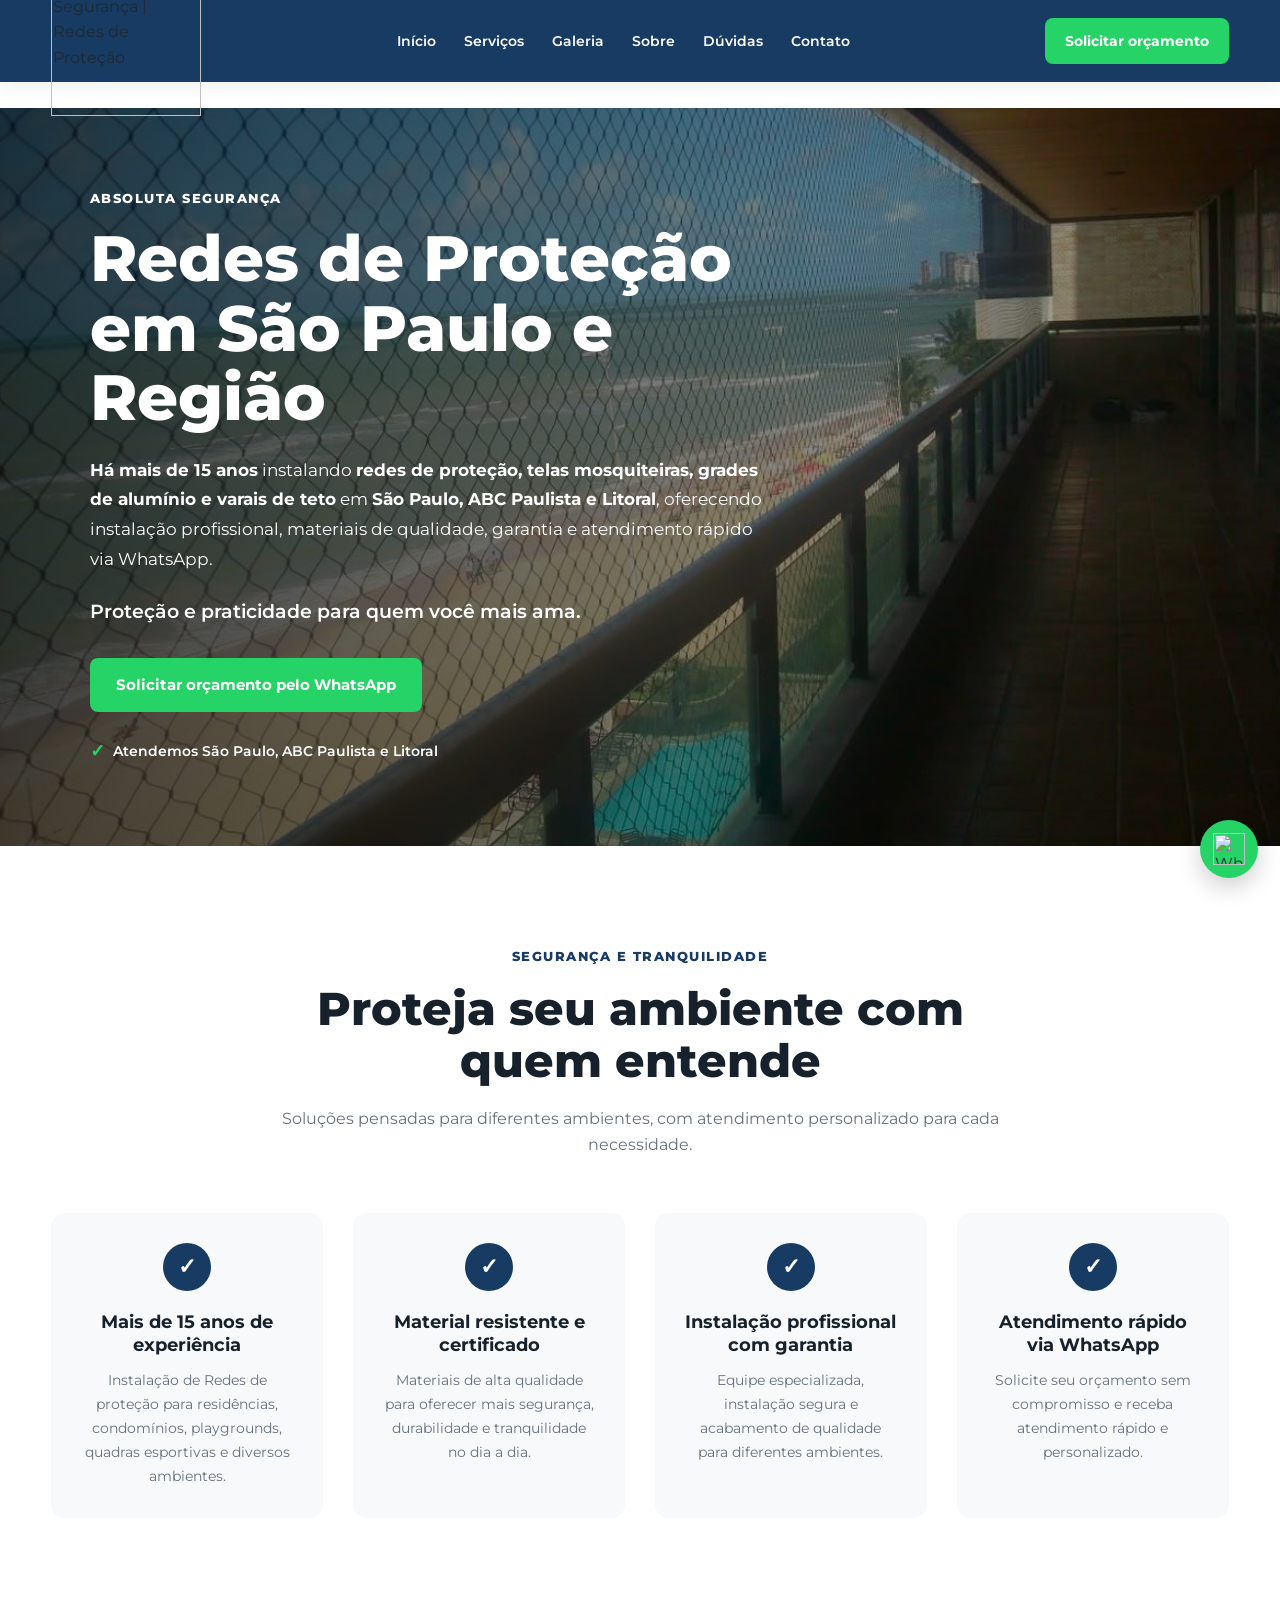
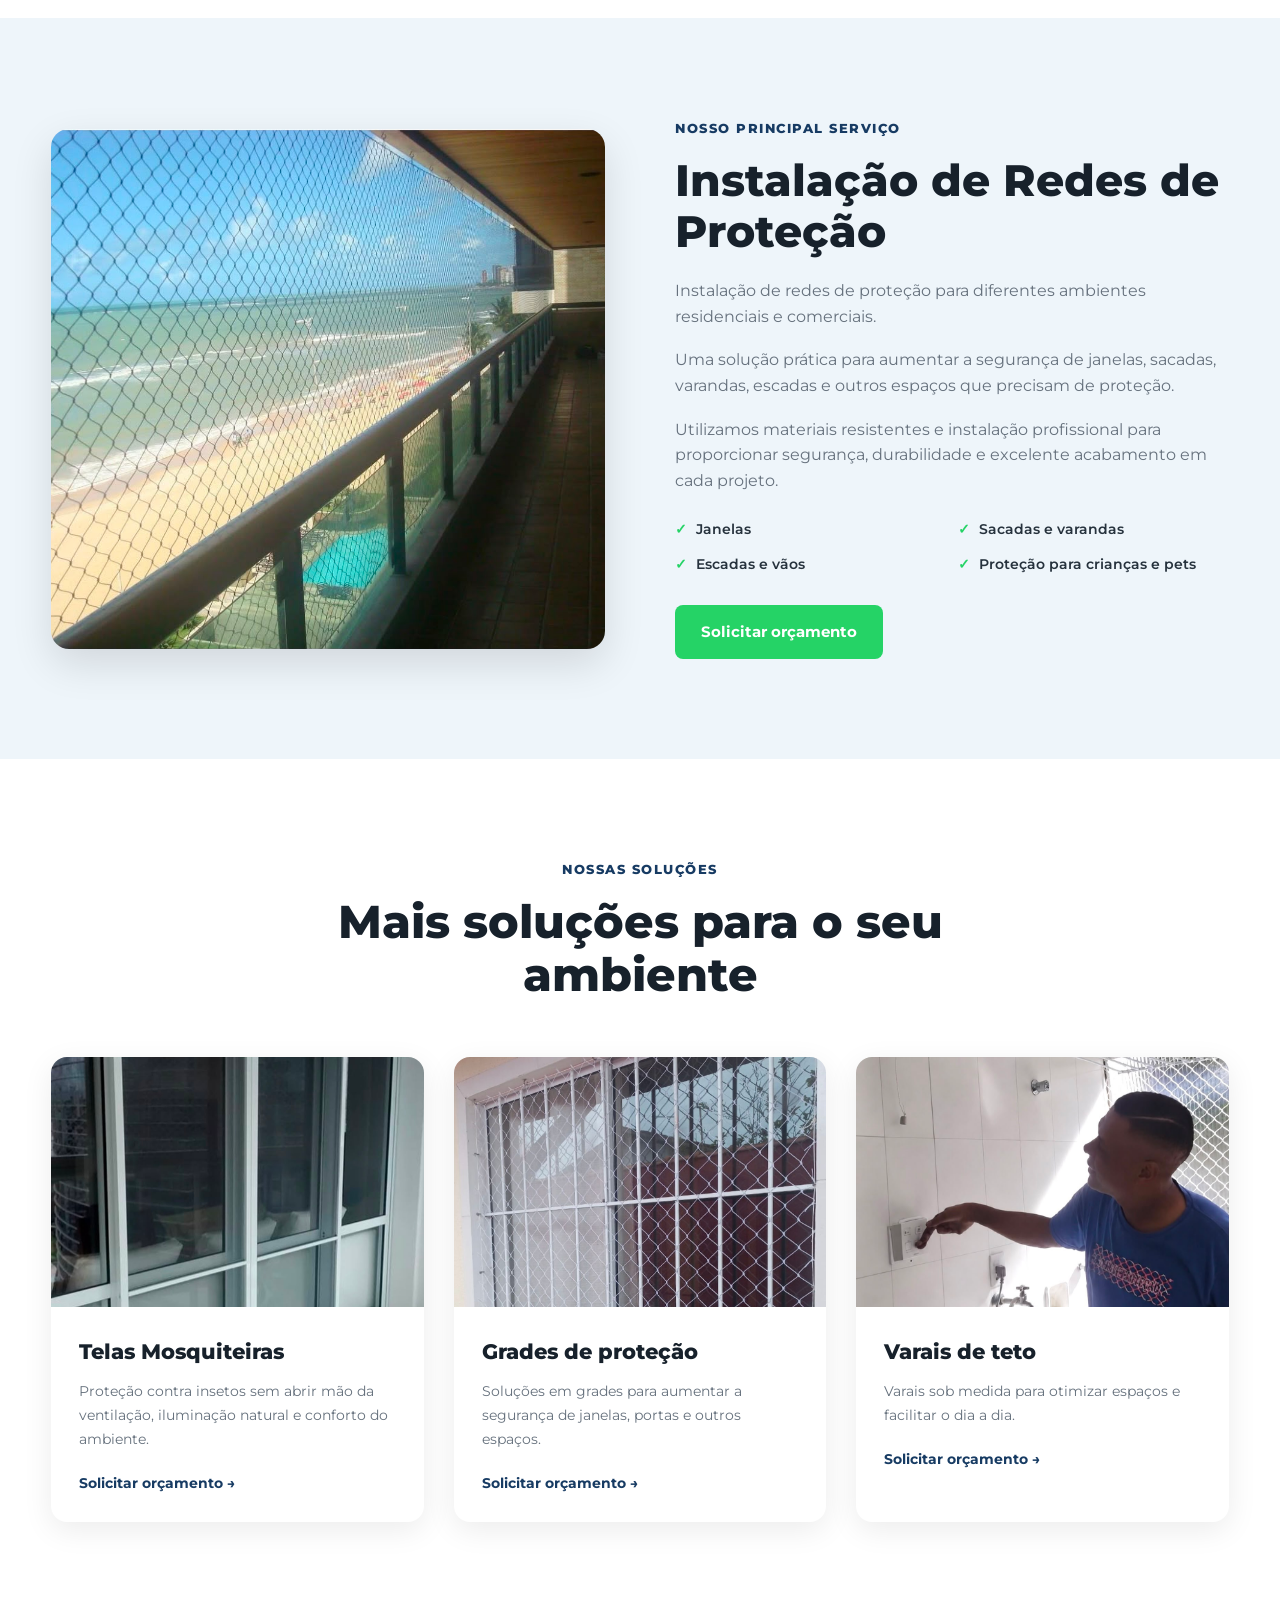
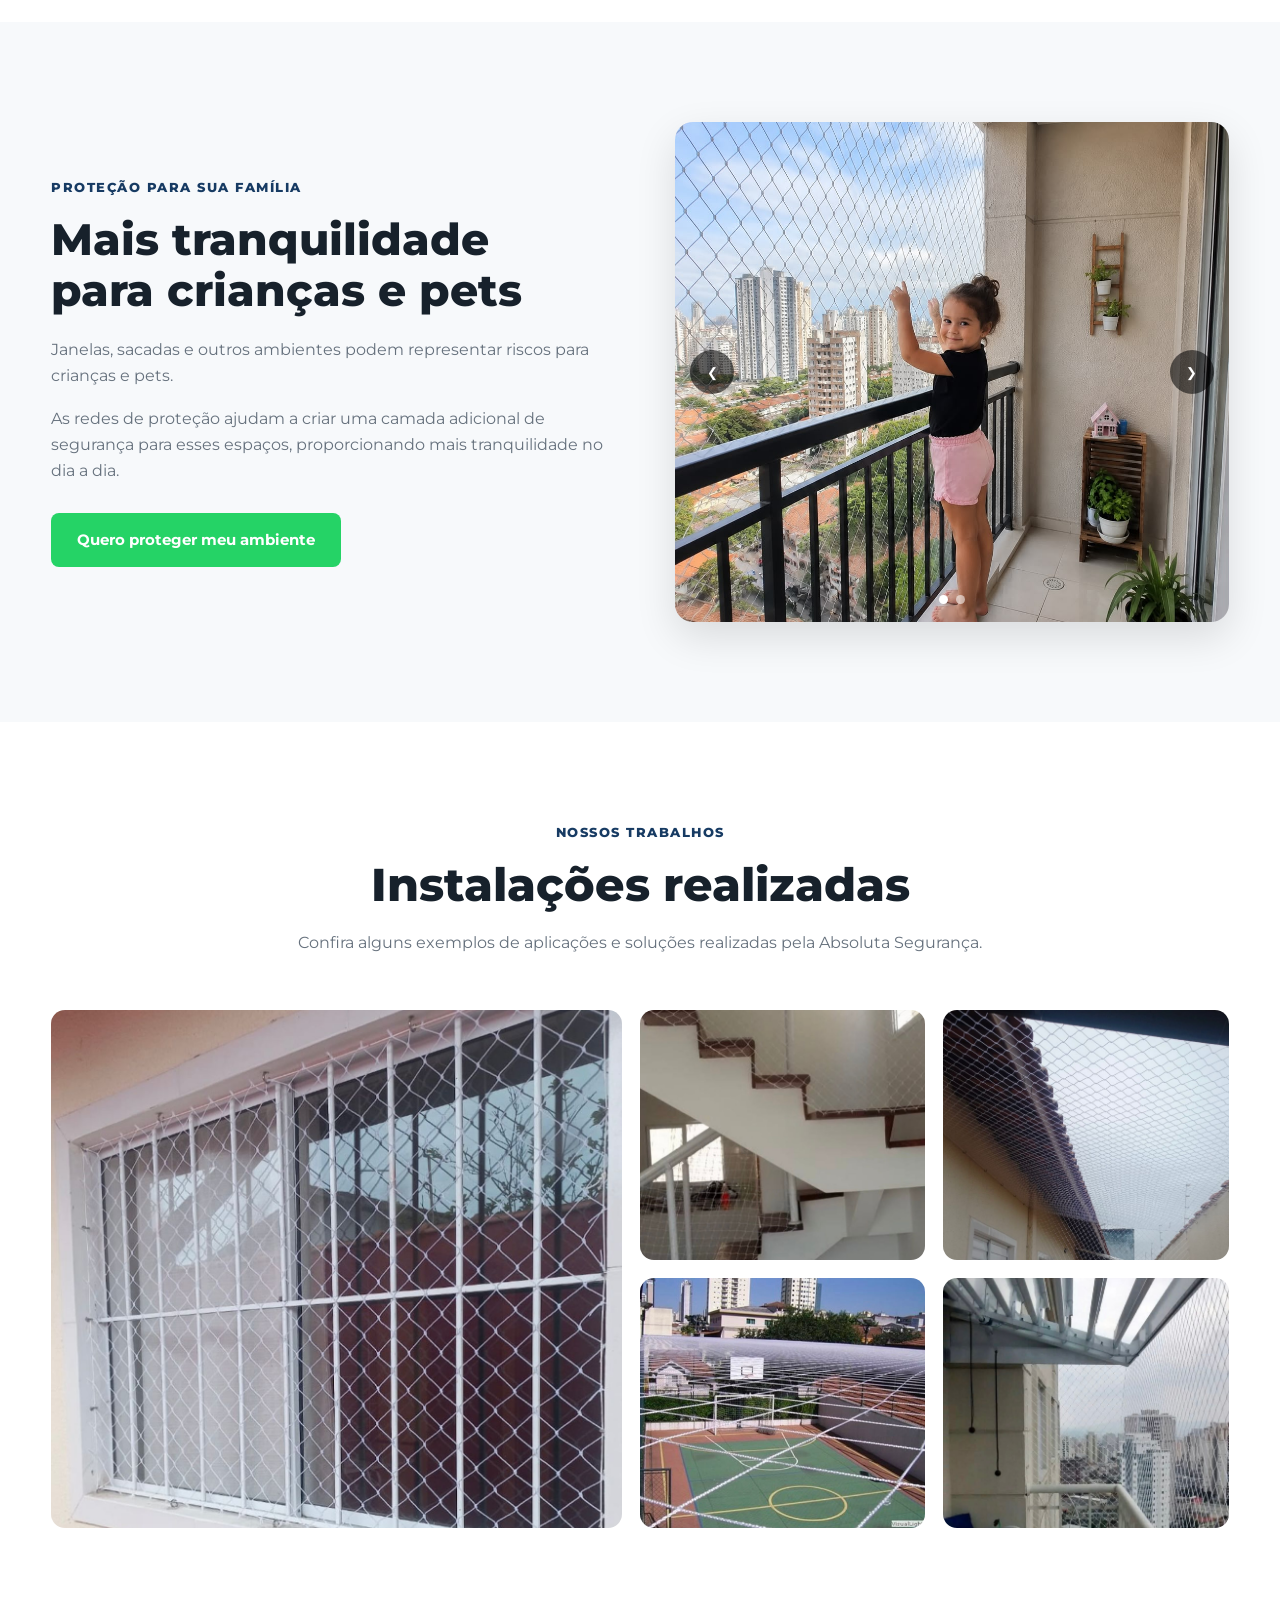
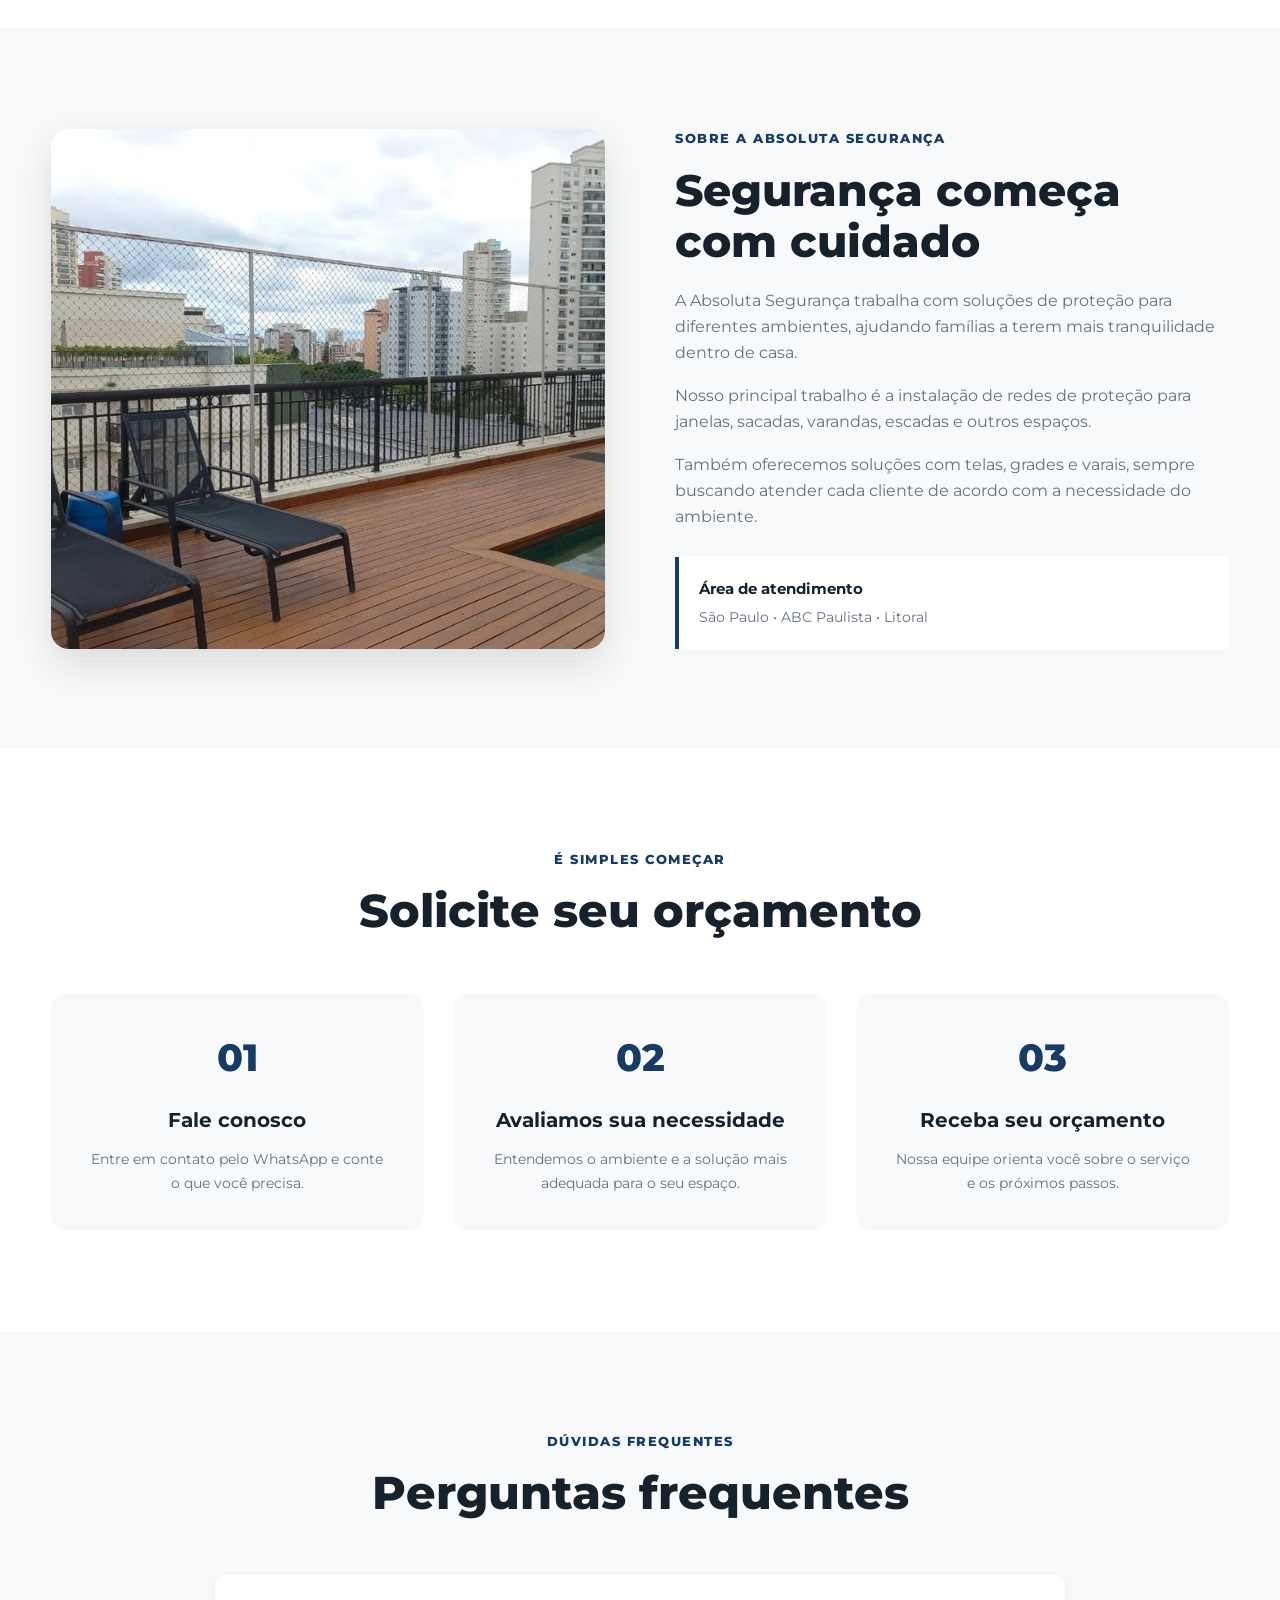
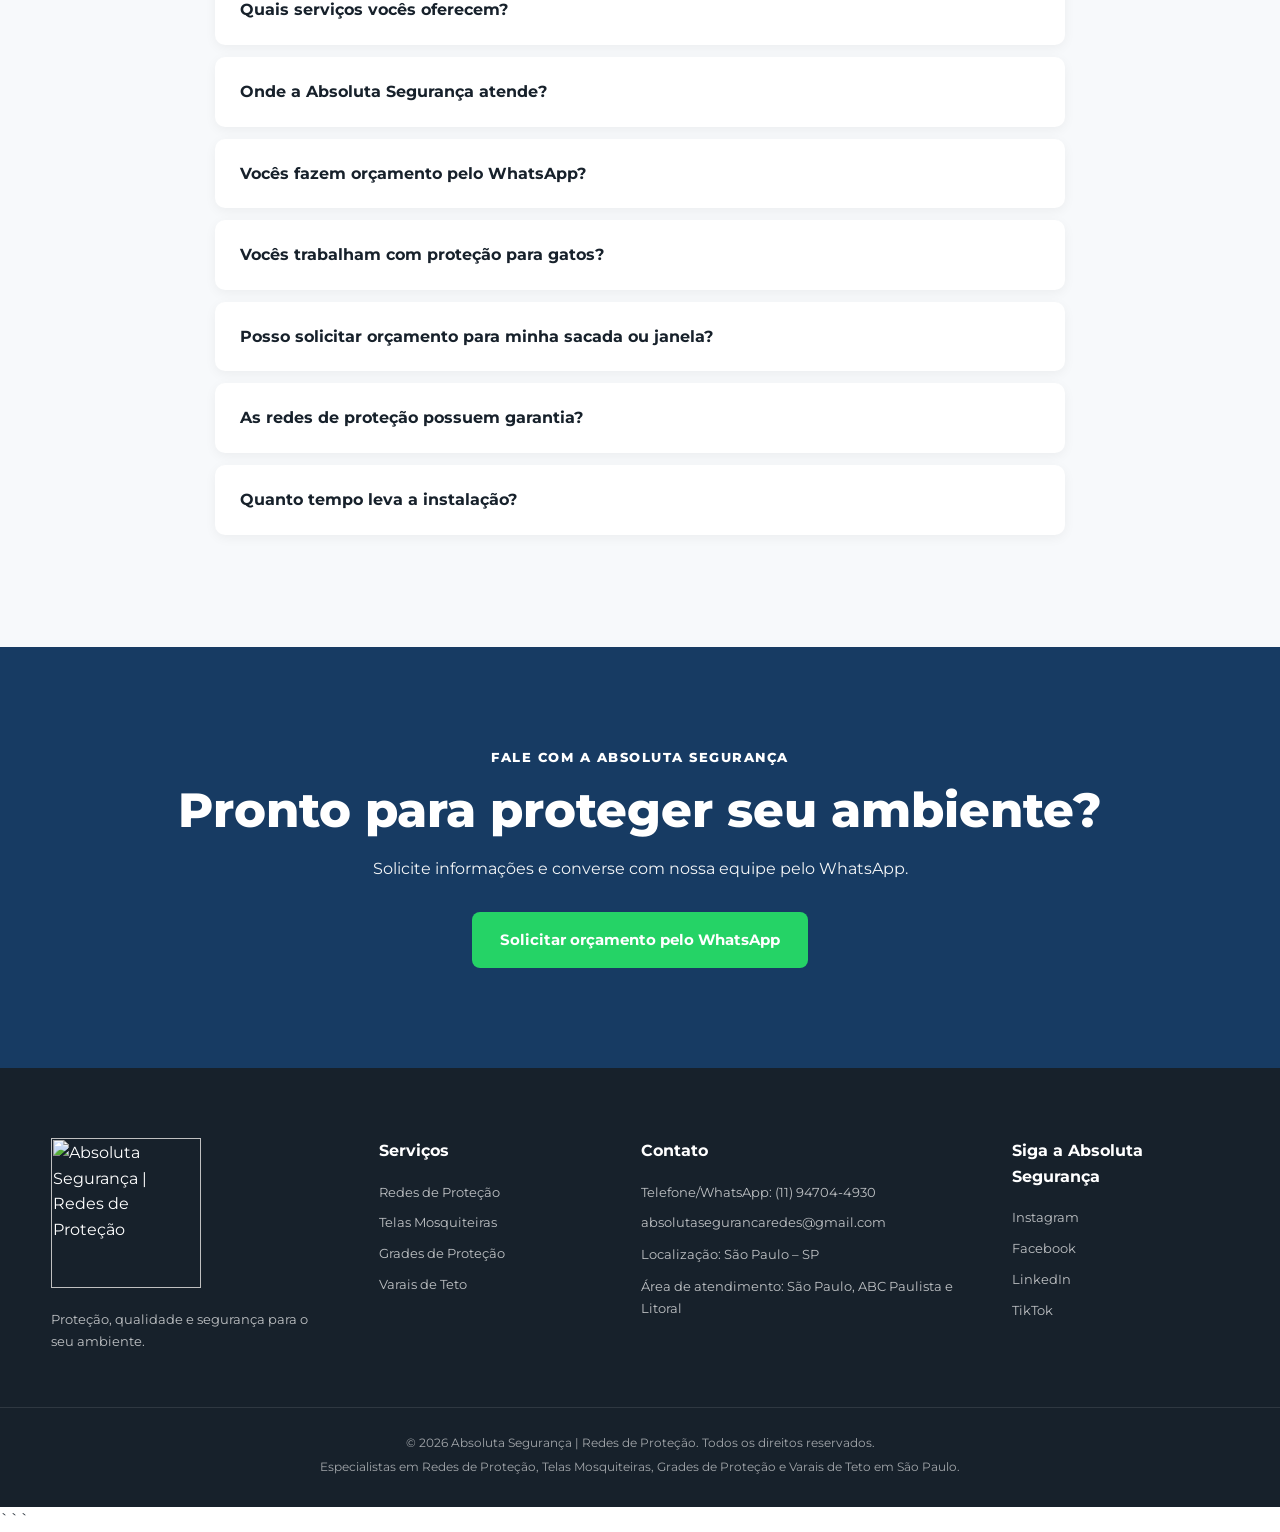
==== commit 59a48dcf: "Update index.html" ====
--- a/index.html
+++ b/index.html
@@ -1,82 +1,224 @@
+```html
 <!DOCTYPE html>
 
 <html lang="pt-BR">
 <head>
+
 <meta charset="utf-8"/>
-<meta content="width=device-width, initial-scale=1.0" name="viewport"/>
+
+<meta
+    content="width=device-width, initial-scale=1.0"
+    name="viewport"
+/>
+
 <title>Redes de Proteção em São Paulo | Absoluta Segurança</title>
-<meta content="Instalação de redes de proteção em São Paulo, ABC Paulista e Litoral. Mais de 15 anos de experiência. Solicite seu orçamento pelo WhatsApp." name="description"/>
-<meta content="redes de proteção, redes de proteção São Paulo, proteção para gatos, proteção para crianças, rede para sacada, rede para janela" name="keywords"/>
-<meta content="Absoluta Segurança" name="author"/>
-<meta content="index, follow" name="robots"/>
-
-<!-- GOOGLE ANALYTICS 4 -->
-<!-- Google tag (gtag.js) -->
-<script async="" src="https://www.googletagmanager.com/gtag/js?id=AW-17518062294"></script>
+
+<meta
+    content="Instalação de redes de proteção em São Paulo, ABC Paulista e Litoral. Mais de 15 anos de experiência, instalação profissional e garantia. Solicite seu orçamento."
+    name="description"
+/>
+
+<meta
+    content="index, follow"
+    name="robots"
+/>
+
+<link
+    rel="canonical"
+    href="https://www.absolutasegurancaredes.com/"
+/>
+
+<meta
+    name="author"
+    content="Absoluta Segurança"
+/>
+
+<meta
+    name="theme-color"
+    content="#000000"
+/>
+
+<!-- =========================
+     OPEN GRAPH
+========================== -->
+
+<meta
+    property="og:type"
+    content="website"
+/>
+
+<meta
+    property="og:title"
+    content="Redes de Proteção em São Paulo | Absoluta Segurança"
+/>
+
+<meta
+    property="og:description"
+    content="Instalação de redes de proteção, telas mosquiteiras, grades e varais de teto em São Paulo, ABC Paulista e Litoral."
+/>
+
+<meta
+    property="og:url"
+    content="https://www.absolutasegurancaredes.com/"
+/>
+
+<meta
+    property="og:site_name"
+    content="Absoluta Segurança"
+/>
+
+<meta
+    property="og:locale"
+    content="pt_BR"
+/>
+
+<meta
+    property="og:image"
+    content="https://www.absolutasegurancaredes.com/logo.jpeg"
+/>
+
+<!-- =========================
+     TWITTER / X
+========================== -->
+
+<meta
+    name="twitter:card"
+    content="summary_large_image"
+/>
+
+<meta
+    name="twitter:title"
+    content="Redes de Proteção em São Paulo | Absoluta Segurança"
+/>
+
+<meta
+    name="twitter:description"
+    content="Instalação de redes de proteção, telas mosquiteiras, grades e varais de teto em São Paulo, ABC Paulista e Litoral."
+/>
+
+<meta
+    name="twitter:image"
+    content="https://www.absolutasegurancaredes.com/logo.jpeg"
+/>
+
+<!-- =========================
+     GOOGLE ADS + GOOGLE ANALYTICS 4
+========================== -->
+
+<script
+    async
+    src="https://www.googletagmanager.com/gtag/js?id=AW-17518062294">
+</script>
+
 <script>
+
 window.dataLayer = window.dataLayer || [];
-function gtag(){dataLayer.push(arguments);}
+
+function gtag(){
+    dataLayer.push(arguments);
+}
+
 gtag('js', new Date());
 
 gtag('config', 'AW-17518062294');
+
 gtag('config', 'G-J08HYK3CEN');
+
 </script>
 
-<!-- GOOGLE FONTS -->
-<link href="https://fonts.googleapis.com" rel="preconnect"/>
-<link crossorigin="" href="https://fonts.gstatic.com" rel="preconnect"/>
-<link href="https://fonts.googleapis.com/css2?family=Montserrat:wght@400;500;600;700;800&amp;display=swap" rel="stylesheet"/>
-
-<!-- CSS -->
-<link href="estilos.css" rel="stylesheet"/>
-
-<!-- DADOS ESTRUTURADOS DA EMPRESA -->
+<!-- =========================
+     GOOGLE FONTS
+========================== -->
+
+<link
+    href="https://fonts.googleapis.com"
+    rel="preconnect"
+/>
+
+<link
+    crossorigin
+    href="https://fonts.gstatic.com"
+    rel="preconnect"
+/>
+
+<link
+    href="https://fonts.googleapis.com/css2?family=Montserrat:wght@400;500;600;700;800&display=swap"
+    rel="stylesheet"
+/>
+
+<!-- =========================
+     CSS
+========================== -->
+
+<link
+    href="estilos.css"
+    rel="stylesheet"
+/>
+
+<!-- =========================
+     DADOS ESTRUTURADOS
+========================== -->
+
 <script type="application/ld+json">
+
 {
-  "@context": "https://schema.org",
-  "@type": "HomeAndConstructionBusiness",
-  "@id": "https://www.absolutasegurancaredes.com/#organization",
-  "name": "Absoluta Segurança | Redes de Proteção",
-  "url": "https://www.absolutasegurancaredes.com/",
-  "logo": "https://www.absolutasegurancaredes.com/logo.jpeg",
-  "image": "https://www.absolutasegurancaredes.com/logo.jpeg",
-  "description": "Especializada na instalação de redes de proteção, telas mosquiteiras, grades de proteção e varais de teto em São Paulo, ABC Paulista e Litoral.",
-  "telephone": "+55-11-94704-4930",
-  "email": "absolutasegurancaredes@gmail.com",
-  "address": {
-    "@type": "PostalAddress",
-    "addressLocality": "São Paulo",
-    "addressRegion": "SP",
-    "addressCountry": "BR"
-  },
-  "areaServed": [
-    {
-      "@type": "City",
-      "name": "São Paulo"
+    "@context": "https://schema.org",
+    "@type": "HomeAndConstructionBusiness",
+    "@id": "https://www.absolutasegurancaredes.com/#organization",
+
+    "name": "Absoluta Segurança | Redes de Proteção",
+
+    "url": "https://www.absolutasegurancaredes.com/",
+
+    "logo": "https://www.absolutasegurancaredes.com/logo.jpeg",
+
+    "image": "https://www.absolutasegurancaredes.com/logo.jpeg",
+
+    "description": "Especializada na instalação de redes de proteção, telas mosquiteiras, grades de proteção e varais de teto em São Paulo, ABC Paulista e Litoral.",
+
+    "telephone": "+55-11-94704-4930",
+
+    "email": "absolutasegurancaredes@gmail.com",
+
+    "address": {
+        "@type": "PostalAddress",
+        "addressLocality": "São Paulo",
+        "addressRegion": "SP",
+        "addressCountry": "BR"
     },
-    {
-      "@type": "AdministrativeArea",
-      "name": "ABC Paulista"
-    },
-    {
-      "@type": "AdministrativeArea",
-      "name": "Litoral de São Paulo"
-    }
-  ],
-  "serviceType": [
-    "Redes de Proteção",
-    "Telas Mosquiteiras",
-    "Grades de Proteção",
-    "Varais de Teto"
-  ],
-  "sameAs": [
-    "https://www.instagram.com/absolutasegurancaredes",
-    "https://www.facebook.com/profile.php?id=61561650110789",
-    "https://www.linkedin.com/company/absolutaseguranca/",
-    "https://www.tiktok.com/@absolutasegurancaredes"
-  ]
+
+    "areaServed": [
+        {
+            "@type": "City",
+            "name": "São Paulo"
+        },
+        {
+            "@type": "AdministrativeArea",
+            "name": "ABC Paulista"
+        },
+        {
+            "@type": "AdministrativeArea",
+            "name": "Litoral de São Paulo"
+        }
+    ],
+
+    "serviceType": [
+        "Redes de Proteção",
+        "Telas Mosquiteiras",
+        "Grades de Proteção",
+        "Varais de Teto"
+    ],
+
+    "sameAs": [
+        "https://www.instagram.com/absolutasegurancaredes",
+        "https://www.facebook.com/profile.php?id=61561650110789",
+        "https://www.linkedin.com/company/absolutaseguranca/",
+        "https://www.tiktok.com/@absolutasegurancaredes"
+    ]
 }
+
 </script>
+
 </head>
 
 <body>
@@ -84,27 +226,54 @@
 <!-- =========================
      HEADER
 ========================== -->
+
 <header class="header" id="header">
 
-<a aria-label="Absoluta Segurança" class="logo" href="#inicio">
-<img alt="Absoluta Segurança" src="logo.jpeg"/>
-</a>
-
-<button aria-expanded="false" aria-label="Abrir menu" class="menu-toggle" type="button">
-        ☰
+<a
+    aria-label="Absoluta Segurança"
+    class="logo"
+    href="#inicio"
+>
+
+<img
+    alt="Absoluta Segurança | Redes de Proteção"
+    src="logo.jpeg"
+/>
+
+</a>
+
+<button
+    aria-expanded="false"
+    aria-label="Abrir menu"
+    class="menu-toggle"
+    type="button"
+>
+    ☰
 </button>
 
 <nav id="nav">
+
 <a href="#inicio">Início</a>
+
 <a href="#servicos">Serviços</a>
+
 <a href="#galeria">Galeria</a>
+
 <a href="#sobre">Sobre</a>
+
 <a href="#faq">Dúvidas</a>
+
 <a href="#contato">Contato</a>
+
 </nav>
 
-<a class="btn-whatsapp js-whatsapp" href="https://wa.me/5511947044930?text=Ol%C3%A1%2C%20vim%20pelo%20site%20da%20Absoluta%20Seguran%C3%A7a%20e%20gostaria%20de%20solicitar%20um%20or%C3%A7amento." rel="noopener" target="_blank">
-        Solicitar orçamento
+<a
+    class="btn-whatsapp js-whatsapp"
+    href="https://wa.me/5511947044930?text=Ol%C3%A1%2C%20vim%20pelo%20site%20da%20Absoluta%20Seguran%C3%A7a%20e%20gostaria%20de%20solicitar%20um%20or%C3%A7amento."
+    rel="noopener noreferrer"
+    target="_blank"
+>
+    Solicitar orçamento
 </a>
 
 </header>
@@ -114,6 +283,7 @@
 <!-- =========================
      HERO
 ========================== -->
+
 <section class="hero" id="inicio">
 
 <div class="hero-overlay"></div>
@@ -121,45 +291,57 @@
 <div class="hero-content">
 
 <span class="hero-label">
-            ABSOLUTA SEGURANÇA
+    ABSOLUTA SEGURANÇA
 </span>
 
 <h1>
-            Redes de Proteção em São Paulo e Região
+    Redes de Proteção em São Paulo e Região
 </h1>
 
 <p>
+
 <strong>Há mais de 15 anos</strong> instalando
-            <strong>redes de proteção, telas mosquiteiras,
-            grades de alumínio e varais de teto</strong>
-            em <strong>São Paulo, ABC Paulista e Litoral</strong>,
-            oferecendo instalação profissional, materiais de qualidade,
-            garantia e atendimento rápido via WhatsApp.
+<strong>redes de proteção, telas mosquiteiras,
+grades de alumínio e varais de teto</strong>
+em <strong>São Paulo, ABC Paulista e Litoral</strong>,
+oferecendo instalação profissional, materiais de qualidade,
+garantia e atendimento rápido via WhatsApp.
+
 </p>
 
 <p class="hero-subtitle">
-            Proteção e praticidade para quem você mais ama.
+    Proteção e praticidade para quem você mais ama.
 </p>
 
 <div class="hero-buttons">
 
-<a class="btn-primary js-whatsapp" href="https://wa.me/5511947044930?text=Ol%C3%A1%2C%20vim%20pelo%20site%20da%20Absoluta%20Seguran%C3%A7a%20e%20gostaria%20de%20solicitar%20um%20or%C3%A7amento." rel="noopener" target="_blank">
-                Solicitar orçamento pelo WhatsApp
+<a
+    class="btn-primary js-whatsapp"
+    href="https://wa.me/5511947044930?text=Ol%C3%A1%2C%20vim%20pelo%20site%20da%20Absoluta%20Seguran%C3%A7a%20e%20gostaria%20de%20solicitar%20um%20or%C3%A7amento."
+    rel="noopener noreferrer"
+    target="_blank"
+>
+    Solicitar orçamento pelo WhatsApp
 </a>
 
 </div>
 
 <div class="hero-location">
+
 <span>✓</span>
-            Atendemos São Paulo, ABC Paulista e Litoral
-</div>
-
-</div>
+
+    Atendemos São Paulo, ABC Paulista e Litoral
+
+</div>
+
+</div>
+
 </section>
 
 <!-- =========================
      BENEFÍCIOS
 ========================== -->
+
 <section class="beneficios">
 
 <div class="container">
@@ -167,16 +349,16 @@
 <div class="section-heading">
 
 <span class="section-label">
-                SEGURANÇA E TRANQUILIDADE
+    SEGURANÇA E TRANQUILIDADE
 </span>
 
 <h2>
-                Proteja seu ambiente com quem entende
+    Proteja seu ambiente com quem entende
 </h2>
 
 <p>
-                Soluções pensadas para diferentes ambientes,
-                com atendimento personalizado para cada necessidade.
+    Soluções pensadas para diferentes ambientes,
+    com atendimento personalizado para cada necessidade.
 </p>
 
 </div>
@@ -186,17 +368,17 @@
 <div class="beneficio">
 
 <div class="beneficio-icon">
-                    ✓
+    ✓
 </div>
 
 <h3>
-                    Mais de 15 anos de experiência
+    Mais de 15 anos de experiência
 </h3>
 
 <p>
-                    Instalação de Redes de proteção para residências, 
-                    condomínios, playgrounds, quadras esportivas e
-                    diversos ambientes.
+    Instalação de Redes de proteção para residências,
+    condomínios, playgrounds, quadras esportivas e
+    diversos ambientes.
 </p>
 
 </div>
@@ -204,16 +386,16 @@
 <div class="beneficio">
 
 <div class="beneficio-icon">
-                    ✓
+    ✓
 </div>
 
 <h3>
-                    Material resistente e certificado
+    Material resistente e certificado
 </h3>
 
 <p>
-                    Materiais de alta qualidade para
-                    oferecer mais segurança, durabilidade e tranquilidade no dia a dia.
+    Materiais de alta qualidade para oferecer mais
+    segurança, durabilidade e tranquilidade no dia a dia.
 </p>
 
 </div>
@@ -221,17 +403,16 @@
 <div class="beneficio">
 
 <div class="beneficio-icon">
-                    ✓
+    ✓
 </div>
 
 <h3>
-                    Instalação profissional com garantia
+    Instalação profissional com garantia
 </h3>
 
 <p>
-                    Equipe especializada, instalação
-                    segura e acabamento de qualidade
-                    para diferentes ambientes.
+    Equipe especializada, instalação segura e acabamento
+    de qualidade para diferentes ambientes.
 </p>
 
 </div>
@@ -239,101 +420,118 @@
 <div class="beneficio">
 
 <div class="beneficio-icon">
-                    ✓
+    ✓
 </div>
 
 <h3>
-                    Atendimento rápido via WhatsApp
+    Atendimento rápido via WhatsApp
 </h3>
 
 <p>
-                    Solicite seu orçamento sem
-                    compromisso e receba atendimento
-                    rápido e personalizado
-</p>
-
-</div>
-
-</div>
-</div>
+    Solicite seu orçamento sem compromisso e receba
+    atendimento rápido e personalizado.
+</p>
+
+</div>
+
+</div>
+
+</div>
+
 </section>
 
 <!-- =========================
      SERVIÇO PRINCIPAL
 ========================== -->
-<section class="servico-destaque" id="servicos">
+
+<section
+    class="servico-destaque"
+    id="servicos"
+>
 
 <div class="container servico-destaque-grid">
 
 <div class="servico-imagem">
 
-<img alt="Rede de proteção instalada em sacada" loading="lazy" src="imagens/rede na sacada da praia.jpeg"/>
+<img
+    alt="Rede de proteção instalada em sacada"
+    loading="lazy"
+    src="imagens/rede na sacada da praia.jpeg"
+/>
 
 </div>
 
 <div class="servico-texto">
 
 <span class="section-label">
-                NOSSO PRINCIPAL SERVIÇO
+    NOSSO PRINCIPAL SERVIÇO
 </span>
 
 <h2>
-                Instalação de Redes de Proteção
+    Instalação de Redes de Proteção
 </h2>
 
 <p>
-                Instalação de redes de proteção para diferentes
-                ambientes residenciais e comerciais.
-</p>
-
-<p>
-                Uma solução prática para aumentar a segurança
-                de janelas, sacadas, varandas, escadas e outros
-                espaços que precisam de proteção.
-</p>
-
-<p>
-                Utilizamos materiais resistentes e instalação
-                profissional para proporcionar segurança,
-                durabilidade e excelente acabamento
-                em cada projeto.
+    Instalação de redes de proteção para diferentes
+    ambientes residenciais e comerciais.
+</p>
+
+<p>
+    Uma solução prática para aumentar a segurança
+    de janelas, sacadas, varandas, escadas e outros
+    espaços que precisam de proteção.
+</p>
+
+<p>
+    Utilizamos materiais resistentes e instalação
+    profissional para proporcionar segurança,
+    durabilidade e excelente acabamento
+    em cada projeto.
 </p>
 
 <ul>
 
 <li>
 <span>✓</span>
-                    Janelas
+    Janelas
 </li>
 
 <li>
 <span>✓</span>
-                    Sacadas e varandas
+    Sacadas e varandas
 </li>
 
 <li>
 <span>✓</span>
-                    Escadas e vãos
+    Escadas e vãos
 </li>
 
 <li>
 <span>✓</span>
-                    Proteção para crianças e pets
+    Proteção para crianças e pets
 </li>
 
 </ul>
 
-<a class="btn-primary js-whatsapp" href="https://wa.me/5511947044930?text=Ol%C3%A1%2C%20vim%20pelo%20site%20e%20gostaria%20de%20solicitar%20um%20or%C3%A7amento%20para%20rede%20de%20prote%C3%A7%C3%A3o." rel="noopener" target="_blank">
-                Solicitar orçamento
-</a>
-
-</div>
-</div>
+<a
+    class="btn-primary js-whatsapp"
+    href="https://wa.me/5511947044930?text=Ol%C3%A1%2C%20vim%20pelo%20site%20e%20gostaria%20de%20solicitar%20um%20or%C3%A7amento%20para%20rede%20de%20prote%C3%A7%C3%A3o."
+    rel="noopener noreferrer"
+    target="_blank"
+>
+    Solicitar orçamento
+</a>
+
+</div>
+
+</div>
+
 </section>
 
 <!-- =========================
      OUTROS SERVIÇOS
 ========================== -->
+
 <section class="servicos-secundarios">
 
 <div class="container">
@@ -341,11 +539,11 @@
 <div class="section-heading">
 
 <span class="section-label">
-                NOSSAS SOLUÇÕES
+    NOSSAS SOLUÇÕES
 </span>
 
 <h2>
-                Mais soluções para o seu ambiente
+    Mais soluções para o seu ambiente
 </h2>
 
 </div>
@@ -354,80 +552,110 @@
 
 <article class="servico-card">
 
-<img alt="Tela de proteção" loading="lazy" src="imagens/tela.jpeg"/>
+<img
+    alt="Tela mosquiteira instalada"
+    loading="lazy"
+    src="imagens/tela.jpeg"
+/>
 
 <div class="servico-card-content">
 
 <h3>
-                        Telas Mosquiteira
+    Telas Mosquiteiras
 </h3>
 
 <p>
-                        Proteção contra insetos sem abrir
-                        mão da ventilação e da iluminação
-                        natural e o conforto do ambiente.
-</p>
-
-<a class="card-link js-whatsapp" href="https://wa.me/5511947044930?text=Ol%C3%A1%2C%20gostaria%20de%20saber%20mais%20sobre%20telas%20de%20prote%C3%A7%C3%A3o." rel="noopener" target="_blank">
-                        Solicitar orçamento →
-</a>
-
-</div>
+    Proteção contra insetos sem abrir mão da ventilação,
+    iluminação natural e conforto do ambiente.
+</p>
+
+<a
+    class="card-link js-whatsapp"
+    href="https://wa.me/5511947044930?text=Ol%C3%A1%2C%20gostaria%20de%20saber%20mais%20sobre%20telas%20mosquiteiras."
+    rel="noopener noreferrer"
+    target="_blank"
+>
+    Solicitar orçamento →
+</a>
+
+</div>
+
 </article>
 
 <article class="servico-card">
 
-<img alt="Grade de proteção" loading="lazy" src="imagens/rede na janela.jpeg"/>
+<img
+    alt="Grade de proteção instalada em janela"
+    loading="lazy"
+    src="imagens/rede na janela.jpeg"
+/>
 
 <div class="servico-card-content">
 
 <h3>
-                        Grades de proteção
+    Grades de proteção
 </h3>
 
 <p>
-                        Soluções em grades para aumentar
-                        a segurança de janelas, portas
-                        e outros espaços.
-</p>
-
-<a class="card-link js-whatsapp" href="https://wa.me/5511947044930?text=Ol%C3%A1%2C%20gostaria%20de%20saber%20mais%20sobre%20grades%20de%20prote%C3%A3o." rel="noopener" target="_blank">
-                        Solicitar orçamento →
-</a>
-
-</div>
+    Soluções em grades para aumentar a segurança
+    de janelas, portas e outros espaços.
+</p>
+
+<a
+    class="card-link js-whatsapp"
+    href="https://wa.me/5511947044930?text=Ol%C3%A1%2C%20gostaria%20de%20saber%20mais%20sobre%20grades%20de%20prote%C3%A7%C3%A3o."
+    rel="noopener noreferrer"
+    target="_blank"
+>
+    Solicitar orçamento →
+</a>
+
+</div>
+
 </article>
 
 <article class="servico-card">
 
-<img alt="Varal instalado" loading="lazy" src="imagens/varal.jpeg"/>
+<img
+    alt="Varal de teto instalado"
+    loading="lazy"
+    src="imagens/varal.jpeg"
+/>
 
 <div class="servico-card-content">
 
 <h3>
-                        Varais de teto
+    Varais de teto
 </h3>
 
 <p>
-                        Varais sob medida para
-                        otimizar espaços e facilitar
-                        o dia a dia.
-</p>
-
-<a class="card-link js-whatsapp" href="https://wa.me/5511947044930?text=Ol%C3%A1%2C%20gostaria%20de%20saber%20mais%20sobre%20varais." rel="noopener" target="_blank">
-                        Solicitar orçamento →
-</a>
-
-</div>
+    Varais sob medida para otimizar espaços
+    e facilitar o dia a dia.
+</p>
+
+<a
+    class="card-link js-whatsapp"
+    href="https://wa.me/5511947044930?text=Ol%C3%A1%2C%20gostaria%20de%20saber%20mais%20sobre%20varais de teto."
+    rel="noopener noreferrer"
+    target="_blank"
+>
+    Solicitar orçamento →
+</a>
+
+</div>
+
 </article>
 
 </div>
-</div>
+
+</div>
+
 </section>
 
 <!-- =========================
      CRIANÇAS E PETS
 ========================== -->
+
 <section class="protecao-familia">
 
 <div class="container familia-grid">
@@ -435,32 +663,35 @@
 <div class="familia-texto">
 
 <span class="section-label">
-                PROTEÇÃO PARA SUA FAMÍLIA
+    PROTEÇÃO PARA SUA FAMÍLIA
 </span>
 
 <h2>
-                Mais tranquilidade para crianças e pets
+    Mais tranquilidade para crianças e pets
 </h2>
 
 <p>
-                Janelas, sacadas e outros ambientes podem
-                representar riscos para crianças e pets.
-</p>
-
-<p>
-                As redes de proteção ajudam a criar uma
-                camada adicional de segurança para esses
-                espaços, proporcionando mais tranquilidade
-                no dia a dia.
-</p>
-
-<a class="btn-primary js-whatsapp" href="https://wa.me/5511947044930?text=Ol%C3%A1%2C%20gostaria%20de%20solicitar%20um%20or%C3%A7amento%20para%20prote%C3%A7%C3%A3o%20de%20crian%C3%A7as%20e%20animais." rel="noopener" target="_blank">
-                Quero proteger meu ambiente
-</a>
-
-</div>
-
-<!-- CARROSSEL CORRIGIDO -->
+    Janelas, sacadas e outros ambientes podem
+    representar riscos para crianças e pets.
+</p>
+
+<p>
+    As redes de proteção ajudam a criar uma
+    camada adicional de segurança para esses
+    espaços, proporcionando mais tranquilidade
+    no dia a dia.
+</p>
+
+<a
+    class="btn-primary js-whatsapp"
+    href="https://wa.me/5511947044930?text=Ol%C3%A1%2C%20gostaria%20de%20solicitar%20um%20or%C3%A7amento%20para%20prote%C3%A7%C3%A3o%20de%20crian%C3%A7as%20e%20animais."
+    rel="noopener noreferrer"
+    target="_blank"
+>
+    Quero proteger meu ambiente
+</a>
+
+</div>
 
 <div class="familia-imagem">
 
@@ -470,59 +701,90 @@
 
 <div class="familia-slide ativo">
 
-<img alt="Criança protegida por rede de proteção" loading="lazy" src="imagens/criança segura na rede.jpeg"/>
+<img
+    alt="Criança protegida por rede de proteção"
+    loading="lazy"
+    src="imagens/criança segura na rede.jpeg"
+/>
 
 </div>
 
 <div class="familia-slide">
 
-<img alt="Rede de proteção para animais de estimação" loading="lazy" src="imagens/animais de estimação.jpeg"/>
-
-</div>
-
-</div>
-
-<button aria-label="Imagem anterior" class="carrossel-btn anterior" type="button">
-                    ❮
+<img
+    alt="Rede de proteção para animais de estimação"
+    loading="lazy"
+    src="imagens/animais de estimação.jpeg"
+/>
+
+</div>
+
+</div>
+
+<button
+    aria-label="Imagem anterior"
+    class="carrossel-btn anterior"
+    type="button"
+>
+    ❮
 </button>
 
-<button aria-label="Próxima imagem" class="carrossel-btn proximo" type="button">
-                    ❯
+<button
+    aria-label="Próxima imagem"
+    class="carrossel-btn proximo"
+    type="button"
+>
+    ❯
 </button>
 
 <div class="carrossel-indicadores">
 
-<button aria-label="Ver foto da criança" class="indicador ativo" type="button"></button>
-
-<button aria-label="Ver foto dos animais" class="indicador" type="button"></button>
-
-</div>
-
-</div>
-</div>
-</div>
+<button
+    aria-label="Ver foto da criança"
+    class="indicador ativo"
+    type="button"
+></button>
+
+<button
+    aria-label="Ver foto dos animais"
+    class="indicador"
+    type="button"
+></button>
+
+</div>
+
+</div>
+
+</div>
+
+</div>
+
 </section>
 
 <!-- =========================
      GALERIA
 ========================== -->
-<section class="galeria" id="galeria">
+
+<section
+    class="galeria"
+    id="galeria"
+>
 
 <div class="container">
 
 <div class="section-heading">
 
 <span class="section-label">
-                NOSSOS TRABALHOS
+    NOSSOS TRABALHOS
 </span>
 
 <h2>
-                Instalações realizadas
+    Instalações realizadas
 </h2>
 
 <p>
-                Confira alguns exemplos de aplicações
-                e soluções realizadas pela Absoluta Segurança.
+    Confira alguns exemplos de aplicações
+    e soluções realizadas pela Absoluta Segurança.
 </p>
 
 </div>
@@ -531,99 +793,133 @@
 
 <div class="galeria-item grande">
 
-<img alt="Rede de proteção instalada em janela" loading="lazy" src="imagens/rede na janela.jpeg"/>
+<img
+    alt="Rede de proteção instalada em janela"
+    loading="lazy"
+    src="imagens/rede na janela.jpeg"
+/>
 
 </div>
 
 <div class="galeria-item">
 
-<img alt="Rede de proteção instalada em escada" loading="lazy" src="imagens/rede na escada.jpeg"/>
+<img
+    alt="Rede de proteção instalada em escada"
+    loading="lazy"
+    src="imagens/rede na escada.jpeg"
+/>
 
 </div>
 
 <div class="galeria-item">
 
-<img alt="Rede de proteção instalada em ambiente" loading="lazy" src="imagens/rede no teto.jpeg"/>
+<img
+    alt="Rede de proteção instalada em ambiente"
+    loading="lazy"
+    src="imagens/rede no teto.jpeg"
+/>
 
 </div>
 
 <div class="galeria-item">
 
-<img alt="Rede de proteção em quadra" loading="lazy" src="imagens/rede na quadra.jpeg"/>
+<img
+    alt="Rede de proteção instalada em quadra"
+    loading="lazy"
+    src="imagens/rede na quadra.jpeg"
+/>
 
 </div>
 
 <div class="galeria-item">
 
-<img alt="Varal e rede de proteção" loading="lazy" src="imagens/varal e rede.jpeg"/>
-
-</div>
-
-</div>
-</div>
+<img
+    alt="Varal e rede de proteção instalados"
+    loading="lazy"
+    src="imagens/varal e rede.jpeg"
+/>
+
+</div>
+
+</div>
+
+</div>
+
 </section>
 
 <!-- =========================
      SOBRE
 ========================== -->
-<section class="sobre" id="sobre">
+
+<section
+    class="sobre"
+    id="sobre"
+>
 
 <div class="container sobre-grid">
 
 <div class="sobre-imagem">
 
-<img alt="Instalação de rede de proteção em área externa" loading="lazy" src="imagens/Rede no ar livre.jpg"/>
+<img
+    alt="Instalação de rede de proteção em área externa"
+    loading="lazy"
+    src="imagens/Rede no ar livre.jpg"
+/>
 
 </div>
 
 <div class="sobre-texto">
 
 <span class="section-label">
-                SOBRE A ABSOLUTA SEGURANÇA
+    SOBRE A ABSOLUTA SEGURANÇA
 </span>
 
 <h2>
-                Segurança começa com cuidado
+    Segurança começa com cuidado
 </h2>
 
 <p>
-                A Absoluta Segurança trabalha com soluções
-                de proteção para diferentes ambientes,
-                ajudando famílias a terem mais tranquilidade
-                dentro de casa.
-</p>
-
-<p>
-                Nosso principal trabalho é a instalação de
-                redes de proteção para janelas, sacadas,
-                varandas, escadas e outros espaços.
-</p>
-
-<p>
-                Também oferecemos soluções com telas,
-                grades e varais, sempre buscando atender
-                cada cliente de acordo com a necessidade
-                do ambiente.
+    A Absoluta Segurança trabalha com soluções
+    de proteção para diferentes ambientes,
+    ajudando famílias a terem mais tranquilidade
+    dentro de casa.
+</p>
+
+<p>
+    Nosso principal trabalho é a instalação de
+    redes de proteção para janelas, sacadas,
+    varandas, escadas e outros espaços.
+</p>
+
+<p>
+    Também oferecemos soluções com telas,
+    grades e varais, sempre buscando atender
+    cada cliente de acordo com a necessidade
+    do ambiente.
 </p>
 
 <div class="area-atendimento">
 
 <strong>
-                    Área de atendimento
+    Área de atendimento
 </strong>
 
 <span>
-                    São Paulo • ABC Paulista • Litoral
+    São Paulo • ABC Paulista • Litoral
 </span>
 
 </div>
-</div>
-</div>
+
+</div>
+
+</div>
+
 </section>
 
 <!-- =========================
      COMO FUNCIONA
 ========================== -->
+
 <section class="como-funciona">
 
 <div class="container">
@@ -631,11 +927,11 @@
 <div class="section-heading">
 
 <span class="section-label">
-                É SIMPLES COMEÇAR
+    É SIMPLES COMEÇAR
 </span>
 
 <h2>
-                Solicite seu orçamento
+    Solicite seu orçamento
 </h2>
 
 </div>
@@ -647,12 +943,12 @@
 <span>01</span>
 
 <h3>
-                    Fale conosco
+    Fale conosco
 </h3>
 
 <p>
-                    Entre em contato pelo WhatsApp
-                    e conte o que você precisa.
+    Entre em contato pelo WhatsApp
+    e conte o que você precisa.
 </p>
 
 </div>
@@ -662,12 +958,12 @@
 <span>02</span>
 
 <h3>
-                    Avaliamos sua necessidade
+    Avaliamos sua necessidade
 </h3>
 
 <p>
-                    Entendemos o ambiente e a solução
-                    mais adequada para o seu espaço.
+    Entendemos o ambiente e a solução
+    mais adequada para o seu espaço.
 </p>
 
 </div>
@@ -677,35 +973,41 @@
 <span>03</span>
 
 <h3>
-                    Receba seu orçamento
+    Receba seu orçamento
 </h3>
 
 <p>
-                    Nossa equipe orienta você sobre
-                    o serviço e os próximos passos.
-</p>
-
-</div>
-
-</div>
-</div>
+    Nossa equipe orienta você sobre
+    o serviço e os próximos passos.
+</p>
+
+</div>
+
+</div>
+
+</div>
+
 </section>
 
 <!-- =========================
      FAQ
 ========================== -->
-<section class="faq-section" id="faq">
+
+<section
+    class="faq-section"
+    id="faq"
+>
 
 <div class="container">
 
 <div class="section-heading">
 
 <span class="section-label">
-                DÚVIDAS FREQUENTES
+    DÚVIDAS FREQUENTES
 </span>
 
 <h2>
-                Perguntas frequentes
+    Perguntas frequentes
 </h2>
 
 </div>
@@ -715,13 +1017,13 @@
 <details>
 
 <summary>
-                    Quais serviços vocês oferecem?
+    Quais serviços vocês oferecem?
 </summary>
 
 <p>
-                    Nosso principal serviço é a instalação
-                    de redes de proteção. Também trabalhamos
-                    com telas, grades e varais.
+    Nosso principal serviço é a instalação
+    de redes de proteção. Também trabalhamos
+    com telas, grades e varais.
 </p>
 
 </details>
@@ -729,11 +1031,11 @@
 <details>
 
 <summary>
-                    Onde a Absoluta Segurança atende?
+    Onde a Absoluta Segurança atende?
 </summary>
 
 <p>
-                    Atendemos clientes em São Paulo, ABC Paulista e Litoral.
+    Atendemos clientes em São Paulo, ABC Paulista e Litoral.
 </p>
 
 </details>
@@ -741,13 +1043,13 @@
 <details>
 
 <summary>
-                    Vocês fazem orçamento pelo WhatsApp?
+    Vocês fazem orçamento pelo WhatsApp?
 </summary>
 
 <p>
-                    Sim. Você pode entrar em contato pelo
-                    WhatsApp para explicar sua necessidade
-                    e solicitar informações sobre o serviço.
+    Sim. Você pode entrar em contato pelo
+    WhatsApp para explicar sua necessidade
+    e solicitar informações sobre o serviço.
 </p>
 
 </details>
@@ -755,13 +1057,13 @@
 <details>
 
 <summary>
-                    Vocês trabalham com proteção para gatos?
+    Vocês trabalham com proteção para gatos?
 </summary>
 
 <p>
-                    Sim. Trabalhamos com soluções de proteção
-                    para ambientes onde vivem animais de
-                    estimação, especialmente gatos.
+    Sim. Trabalhamos com soluções de proteção
+    para ambientes onde vivem animais de
+    estimação, especialmente gatos.
 </p>
 
 </details>
@@ -769,13 +1071,13 @@
 <details>
 
 <summary>
-Posso solicitar orçamento para minha sacada ou janela?
+    Posso solicitar orçamento para minha sacada ou janela?
 </summary>
 
 <p>
-                    Sim. Entre em contato pelo WhatsApp,
-                    envie informações sobre o ambiente e
-                    nossa equipe poderá orientar você.
+    Sim. Entre em contato pelo WhatsApp,
+    envie informações sobre o ambiente e
+    nossa equipe poderá orientar você.
 </p>
 
 </details>
@@ -783,13 +1085,14 @@
 <details>
 
 <summary>
-As redes de proteção possuem garantia?
+    As redes de proteção possuem garantia?
 </summary>
 
 <p>
-                    Sim. Oferecemos 5 anos de garantia nas redes de proteção, 
-                    além de materiais de qualidade e instalação profissional 
-                    para garantir mais segurança e tranquilidade aos nossos clientes.
+    Sim. Oferecemos 5 anos de garantia nas redes
+    de proteção, além de materiais de qualidade e
+    instalação profissional para garantir mais
+    segurança e tranquilidade aos nossos clientes.
 </p>
 
 </details>
@@ -797,46 +1100,59 @@
 <details>
 
 <summary>
-Quanto tempo leva a instalação?
+    Quanto tempo leva a instalação?
 </summary>
 
 <p>
-                    Na maioria dos casos, a instalação é realizada no mesmo dia
-                    ou conforme o agendamento, dependendo do tamanho do projeto
-                    e da disponibilidade da equipe.
+    Na maioria dos casos, a instalação é realizada
+    no mesmo dia ou conforme o agendamento,
+    dependendo do tamanho do projeto e da
+    disponibilidade da equipe.
 </p>
 
 </details>
 
 </div>
-</div>
+
+</div>
+
 </section>
 
 <!-- =========================
      CTA FINAL
 ========================== -->
-<section class="cta" id="contato">
+
+<section
+    class="cta"
+    id="contato"
+>
 
 <div class="container">
 
 <span class="section-label">
-            FALE COM A ABSOLUTA SEGURANÇA
+    FALE COM A ABSOLUTA SEGURANÇA
 </span>
 
 <h2>
-            Pronto para proteger seu ambiente?
+    Pronto para proteger seu ambiente?
 </h2>
 
 <p>
-            Solicite informações e converse com nossa equipe
-            pelo WhatsApp.
-</p>
-
-<a class="btn-cta js-whatsapp" href="https://wa.me/5511947044930?text=Ol%C3%A1%2C%20vim%20pelo%20site%20da%20Absoluta%20Seguran%C3%A7a%20e%20gostaria%20de%20solicitar%20um%20or%C3%A7amento." rel="noopener" target="_blank">
-            Solicitar orçamento pelo WhatsApp
-</a>
-
-</div>
+    Solicite informações e converse com nossa equipe
+    pelo WhatsApp.
+</p>
+
+<a
+    class="btn-cta js-whatsapp"
+    href="https://wa.me/5511947044930?text=Ol%C3%A1%2C%20vim%20pelo%20site%20da%20Absoluta%20Seguran%C3%A7a%20e%20gostaria%20de%20solicitar%20um%20or%C3%A7amento."
+    rel="noopener noreferrer"
+    target="_blank"
+>
+    Solicitar orçamento pelo WhatsApp
+</a>
+
+</div>
+
 </section>
 
 </main>
@@ -844,67 +1160,134 @@
 <!-- =========================
      FOOTER
 ========================== -->
+
 <footer>
 
 <div class="container footer-content">
 
 <div class="footer-column">
 
-<img alt="Absoluta Segurança | Redes de Proteção" class="footer-logo" src="logo.jpeg"/>
-
-<p>Proteção, qualidade e segurança para o seu ambiente.</p>
+<img
+    alt="Absoluta Segurança | Redes de Proteção"
+    class="footer-logo"
+    src="logo.jpeg"
+/>
+
+<p>
+    Proteção, qualidade e segurança para o seu ambiente.
+</p>
 
 </div>
 
 <div class="footer-column">
 
-<h3>Serviços</h3>
-
-<a href="#servicos">Redes de Proteção</a>
-<a href="#servicos">Telas Mosquiteiras</a>
-<a href="#servicos">Grades de Proteção</a>
-<a href="#servicos">Varais de Teto</a>
+<h3>
+    Serviços
+</h3>
+
+<a href="#servicos">
+    Redes de Proteção
+</a>
+
+<a href="#servicos">
+    Telas Mosquiteiras
+</a>
+
+<a href="#servicos">
+    Grades de Proteção
+</a>
+
+<a href="#servicos">
+    Varais de Teto
+</a>
 
 </div>
 
 <div class="footer-column">
 
-<h3>Contato</h3>
-
-<a href="https://wa.me/5511947044930?text=Ol%C3%A1%2C%20vim%20pelo%20site%20da%20Absoluta%20Seguran%C3%A7a%20e%20gostaria%20de%20solicitar%20um%20or%C3%A7amento." rel="noopener noreferrer" target="_blank">
-Telefone/WhatsApp: (11) 94704-4930
+<h3>
+    Contato
+</h3>
+
+<a
+    href="https://wa.me/5511947044930?text=Ol%C3%A1%2C%20vim%20pelo%20site%20da%20Absoluta%20Seguran%C3%A7a%20e%20gostaria%20de%20solicitar%20um%20or%C3%A7amento."
+    rel="noopener noreferrer"
+    target="_blank"
+>
+    Telefone/WhatsApp: (11) 94704-4930
 </a>
 
 <a href="mailto:absolutasegurancaredes@gmail.com">
-absolutasegurancaredes@gmail.com
-</a>
-
-<p>Localização: São Paulo – SP</p>
-
-<p>Área de atendimento: São Paulo, ABC Paulista e Litoral</p>
+    absolutasegurancaredes@gmail.com
+</a>
+
+<p>
+    Localização: São Paulo – SP
+</p>
+
+<p>
+    Área de atendimento: São Paulo, ABC Paulista e Litoral
+</p>
 
 </div>
 
 <div class="footer-column">
 
-<h3>Siga a Absoluta Segurança</h3>
-
-<a aria-label="Instagram da Absoluta Segurança" href="https://www.instagram.com/absolutasegurancaredes" rel="noopener noreferrer" target="_blank">Instagram</a>
-
-<a aria-label="Facebook da Absoluta Segurança" href="https://www.facebook.com/profile.php?id=61561650110789" rel="noopener noreferrer" target="_blank">Facebook</a>
-
-<a aria-label="LinkedIn da Absoluta Segurança" href="https://www.linkedin.com/company/absolutaseguranca/" rel="noopener noreferrer" target="_blank">LinkedIn</a>
-
-<a aria-label="TikTok da Absoluta Segurança" href="https://www.tiktok.com/@absolutasegurancaredes" rel="noopener noreferrer" target="_blank">TikTok</a>
-
-</div>
+<h3>
+    Siga a Absoluta Segurança
+</h3>
+
+<a
+    aria-label="Instagram da Absoluta Segurança"
+    href="https://www.instagram.com/absolutasegurancaredes"
+    rel="noopener noreferrer"
+    target="_blank"
+>
+    Instagram
+</a>
+
+<a
+    aria-label="Facebook da Absoluta Segurança"
+    href="https://www.facebook.com/profile.php?id=61561650110789"
+    rel="noopener noreferrer"
+    target="_blank"
+>
+    Facebook
+</a>
+
+<a
+    aria-label="LinkedIn da Absoluta Segurança"
+    href="https://www.linkedin.com/company/absolutaseguranca/"
+    rel="noopener noreferrer"
+    target="_blank"
+>
+    LinkedIn
+</a>
+
+<a
+    aria-label="TikTok da Absoluta Segurança"
+    href="https://www.tiktok.com/@absolutasegurancaredes"
+    rel="noopener noreferrer"
+    target="_blank"
+>
+    TikTok
+</a>
+
+</div>
+
 </div>
 
 <div class="footer-bottom">
 
-<p>© 2026 Absoluta Segurança | Redes de Proteção. Todos os direitos reservados.</p>
-
-<p>Especialistas em Redes de Proteção, Telas Mosquiteiras, Grades de Proteção e Varais de Teto em São Paulo.</p>
+<p>
+    © 2026 Absoluta Segurança | Redes de Proteção.
+    Todos os direitos reservados.
+</p>
+
+<p>
+    Especialistas em Redes de Proteção, Telas Mosquiteiras,
+    Grades de Proteção e Varais de Teto em São Paulo.
+</p>
 
 </div>
 
@@ -913,21 +1296,30 @@
 <!-- =========================
      WHATSAPP FLUTUANTE
 ========================== -->
-<a aria-label="Falar com a Absoluta Segurança pelo WhatsApp"
-class="whatsapp-flutuante js-whatsapp"
-href="https://wa.me/5511947044930?text=Ol%C3%A1%2C%20vim%20pelo%20site%20da%20Absoluta%20Seguran%C3%A7a%20e%20gostaria%20de%20solicitar%20um%20or%C3%A7amento."
-rel="noopener"
-target="_blank">
-
-<img src="https://upload.wikimedia.org/wikipedia/commons/6/6b/WhatsApp.svg"
-alt="WhatsApp"
-width="32"
-height="32">
-
-</a>
-
-<!-- JAVASCRIPT -->
+
+<a
+    aria-label="Falar com a Absoluta Segurança pelo WhatsApp"
+    class="whatsapp-flutuante js-whatsapp"
+    href="https://wa.me/5511947044930?text=Ol%C3%A1%2C%20vim%20pelo%20site%20da%20Absoluta%20Seguran%C3%A7a%20e%20gostaria%20de%20solicitar%20um%20or%C3%A7amento."
+    rel="noopener noreferrer"
+    target="_blank"
+>
+
+<img
+    src="https://upload.wikimedia.org/wikipedia/commons/6/6b/WhatsApp.svg"
+    alt="WhatsApp"
+    width="32"
+    height="32"
+/>
+
+</a>
+
+<!-- =========================
+     JAVASCRIPT
+========================== -->
+
 <script src="script.js"></script>
 
 </body>
 </html>
+```
--- a/estilos.css
+++ b/estilos.css
@@ -1,6 +1,6 @@
-/* ========================================
-   RESET E CONFIGURAÇÕES GERAIS
-======================================== */
+/* =========================
+   RESET
+========================== */
 
 * {
     margin: 0;
@@ -10,15 +10,13 @@
 
 html {
     scroll-behavior: smooth;
-    scroll-padding-top: 90px;
 }
 
 body {
-    font-family: "Montserrat", sans-serif;
+    font-family: 'Montserrat', sans-serif;
+    color: #1f2933;
     background: #ffffff;
-    color: #222222;
     line-height: 1.6;
-    overflow-x: hidden;
 }
 
 img {
@@ -35,42 +33,20 @@
     font-family: inherit;
 }
 
+
+/* =========================
+   CONTAINER
+========================== */
+
 .container {
-    width: min(1180px, 90%);
+    width: min(1180px, 92%);
     margin: 0 auto;
 }
 
 
-/* ========================================
-   VARIÁVEIS
-======================================== */
-
-:root {
-
-    --azul: #001F4D;
-    --azul-medio: #3F8DBD;
-    --azul-claro: #8FB7D9;
-
-    --azul-logo: #001F4D;
-    --azul-logo-escuro: #001F4D;
-
-    --branco: #F2F2F2;
-    --cinza: #CFCFCF;
-
-    --texto: #222222;
-    --texto-claro: #666666;
-
-    --whatsapp: #25D366;
-    --whatsapp-hover: #1EBE5D;
-
-    --branco-puro: #ffffff;
-
-}
-
-
-/* ========================================
+/* =========================
    HEADER
-======================================== */
+========================== */
 
 .header {
     position: fixed;
@@ -83,13 +59,12 @@
     align-items: center;
     justify-content: space-between;
 
-    padding: 0 5%;
-
-    background: #001F4D;
+    padding: 0 4%;
+
+    background: #173B63;
+    box-shadow: 0 2px 18px rgba(0, 0, 0, 0.08);
 
     z-index: 1000;
-
-    box-shadow: 0 3px 15px rgba(0, 0, 0, 0.15);
 }
 
 .logo {
@@ -98,9 +73,8 @@
 }
 
 .logo img {
-    width: 125px;
+    width: 150px;
     height: auto;
-    object-fit: contain;
 }
 
 .header nav {
@@ -110,57 +84,56 @@
 }
 
 .header nav a {
-    color: #ffffff;
     font-size: 14px;
     font-weight: 600;
-    transition: 0.3s ease;
+    color: #ffffff;
+
+    transition: color 0.3s ease;
 }
 
 .header nav a:hover {
-    color: var(--azul-claro);
-}
-
-
-/* BOTÃO WHATSAPP DO CABEÇALHO */
+    color: #dcecf8;
+}
 
 .btn-whatsapp {
     display: inline-flex;
     align-items: center;
     justify-content: center;
 
-    background: var(--whatsapp);
+    padding: 12px 20px;
+
+    background: #25d366;
     color: #ffffff;
 
-    padding: 12px 20px;
     border-radius: 8px;
 
-    font-size: 13px;
+    font-size: 14px;
     font-weight: 700;
 
-    transition: 0.3s ease;
+    transition:
+        transform 0.3s ease,
+        background 0.3s ease;
 }
 
 .btn-whatsapp:hover {
-    background: var(--whatsapp-hover);
+    background: #1ebe5d;
     transform: translateY(-2px);
 }
 
 .menu-toggle {
     display: none;
 
+    border: none;
     background: transparent;
-    border: none;
-
-    color: #ffffff;
+
     font-size: 28px;
-
     cursor: pointer;
 }
 
 
-/* ========================================
+/* =========================
    HERO
-======================================== */
+========================== */
 
 .hero {
     position: relative;
@@ -170,7 +143,7 @@
     display: flex;
     align-items: center;
 
-    background-image: url("imagens/rede na sacada.jpeg");
+    background-image: url("imagens/rede na sacada da praia.jpeg");
     background-size: cover;
     background-position: center;
 
@@ -184,9 +157,9 @@
     background:
         linear-gradient(
             90deg,
-            rgba(0, 31, 77, 0.95) 0%,
-            rgba(0, 31, 77, 0.78) 45%,
-            rgba(0, 31, 77, 0.25) 100%
+            rgba(0, 0, 0, 0.75) 0%,
+            rgba(0, 0, 0, 0.55) 45%,
+            rgba(0, 0, 0, 0.25) 100%
         );
 }
 
@@ -194,152 +167,133 @@
     position: relative;
     z-index: 2;
 
-    width: min(1180px, 90%);
-
-    /*
-       Conteúdo mais para a esquerda,
-       como estava anteriormente
-    */
-    margin-left: 5%;
-    margin-right: auto;
-
-    max-width: 760px;
+    width: min(720px, 92%);
+
+    margin-left: 7%;
+    padding: 80px 0;
 
     color: #ffffff;
 }
 
+.hero-label,
+.section-label {
+    display: inline-block;
+
+    margin-bottom: 16px;
+
+    font-size: 13px;
+    font-weight: 800;
+    letter-spacing: 1.5px;
+
+    text-transform: uppercase;
+}
+
 .hero-label {
-    display: inline-block;
-
-    margin-bottom: 18px;
-
-    font-size: 13px;
-    font-weight: 700;
-
-    letter-spacing: 2px;
-
-    color: var(--azul-claro);
+    color: #ffffff;
 }
 
 .hero h1 {
+    margin-bottom: 24px;
+
     font-size: clamp(40px, 5vw, 68px);
     line-height: 1.08;
-
-    margin-bottom: 24px;
-
     font-weight: 800;
 }
 
 .hero p {
-    max-width: 700px;
+    max-width: 680px;
+
+    margin-bottom: 20px;
 
     font-size: 17px;
-    line-height: 1.8;
-
-    color: rgba(255, 255, 255, 0.92);
-
-    margin-bottom: 30px;
-}
-
-.hero p strong {
-    color: #ffffff;
+    line-height: 1.75;
+}
+
+.hero-subtitle {
+    font-size: 19px !important;
+    font-weight: 600;
 }
 
 .hero-buttons {
-    display: flex;
-    gap: 15px;
-    flex-wrap: wrap;
-}
-
-
-/* BOTÃO PRINCIPAL AGORA VERDE */
+    margin-top: 30px;
+}
 
 .btn-primary {
     display: inline-flex;
     align-items: center;
     justify-content: center;
 
-    padding: 15px 25px;
-
-    background: var(--whatsapp);
+    padding: 15px 26px;
+
+    background: #25d366;
     color: #ffffff;
 
     border-radius: 8px;
 
-    font-size: 14px;
+    font-size: 15px;
     font-weight: 700;
 
-    transition: 0.3s ease;
+    transition:
+        transform 0.3s ease,
+        background 0.3s ease;
 }
 
 .btn-primary:hover {
-    background: var(--whatsapp-hover);
+    background: #1ebe5d;
     transform: translateY(-2px);
 }
 
 .hero-location {
     display: flex;
     align-items: center;
-    gap: 10px;
+    gap: 8px;
 
     margin-top: 25px;
 
     font-size: 14px;
     font-weight: 600;
-
-    color: #ffffff;
 }
 
 .hero-location span {
-    color: var(--azul-claro);
-    font-size: 20px;
-}
-
-
-/* ========================================
-   TÍTULOS DAS SEÇÕES
-======================================== */
+    color: #25d366;
+    font-size: 18px;
+}
+
+
+/* =========================
+   SECTION HEADING
+========================== */
 
 .section-heading {
+    max-width: 760px;
+    margin: 0 auto 55px;
+
     text-align: center;
-    max-width: 750px;
-    margin: 0 auto 55px;
 }
 
 .section-label {
-    display: inline-block;
-
-    margin-bottom: 12px;
-
-    color: var(--azul);
-
-    font-size: 12px;
+    color: #173B63;
+}
+
+.section-heading h2 {
+    margin-bottom: 18px;
+
+    font-size: clamp(30px, 4vw, 46px);
+    line-height: 1.15;
     font-weight: 800;
 
-    letter-spacing: 2px;
-}
-
-.section-heading h2 {
-    color: var(--azul);
-
-    font-size: clamp(30px, 4vw, 44px);
-    line-height: 1.2;
-
-    margin-bottom: 15px;
-
-    font-weight: 800;
+    color: #17212b;
 }
 
 .section-heading p {
-    color: var(--texto-claro);
-
     font-size: 16px;
-}
-
-
-/* ========================================
+    color: #66717d;
+}
+
+
+/* =========================
    BENEFÍCIOS
-======================================== */
+========================== */
 
 .beneficios {
     padding: 100px 0;
@@ -348,34 +302,23 @@
 
 .beneficios-grid {
     display: grid;
-
     grid-template-columns: repeat(4, 1fr);
-
-    gap: 25px;
+    gap: 30px;
 }
 
 .beneficio {
-    padding: 35px 25px;
-
-    background: #ffffff;
-
-    border: 1px solid #e7e7e7;
-    border-radius: 12px;
+    padding: 30px;
+
+    border-radius: 14px;
+
+    background: #f7f9fb;
 
     text-align: center;
-
-    transition: 0.3s ease;
-}
-
-.beneficio:hover {
-    transform: translateY(-5px);
-
-    box-shadow: 0 12px 30px rgba(0, 31, 77, 0.10);
 }
 
 .beneficio-icon {
-    width: 52px;
-    height: 52px;
+    width: 48px;
+    height: 48px;
 
     display: flex;
     align-items: center;
@@ -385,7 +328,7 @@
 
     border-radius: 50%;
 
-    background: var(--azul);
+    background: #173B63;
     color: #ffffff;
 
     font-size: 22px;
@@ -393,39 +336,46 @@
 }
 
 .beneficio h3 {
-    color: var(--azul);
-
-    font-size: 17px;
-
     margin-bottom: 12px;
+
+    font-size: 18px;
+    line-height: 1.3;
+
+    color: #17212b;
 }
 
 .beneficio p {
-    color: var(--texto-claro);
-
     font-size: 14px;
+    color: #66717d;
     line-height: 1.7;
 }
 
 
-/* ========================================
-   SERVIÇO DESTAQUE
-======================================== */
+/* =========================
+   SERVIÇO PRINCIPAL
+========================== */
 
 .servico-destaque {
     padding: 100px 0;
 
-    background: #f5f8fb;
+    background: #eef5fa;
 }
 
 .servico-destaque-grid {
     display: grid;
-
     grid-template-columns: 1fr 1fr;
 
-    align-items: center;
-
     gap: 70px;
+
+    align-items: center;
+}
+
+.servico-imagem {
+    overflow: hidden;
+
+    border-radius: 18px;
+
+    box-shadow: 0 15px 40px rgba(0, 0, 0, 0.12);
 }
 
 .servico-imagem img {
@@ -433,94 +383,86 @@
     height: 520px;
 
     object-fit: cover;
-
-    border-radius: 15px;
-
-    box-shadow: 0 15px 40px rgba(0, 31, 77, 0.15);
-}
-
-.servico-texto .section-label {
-    color: var(--azul);
 }
 
 .servico-texto h2 {
-    color: var(--azul);
-
-    font-size: clamp(32px, 4vw, 48px);
-
-    margin-bottom: 20px;
+    margin-bottom: 22px;
+
+    font-size: clamp(30px, 4vw, 44px);
+    line-height: 1.15;
+    font-weight: 800;
+
+    color: #17212b;
 }
 
 .servico-texto p {
-    color: var(--texto-claro);
-
     margin-bottom: 18px;
 
-    font-size: 15px;
-    line-height: 1.8;
+    font-size: 16px;
+    color: #66717d;
 }
 
 .servico-texto ul {
+    display: grid;
+    grid-template-columns: 1fr 1fr;
+
+    gap: 12px;
+
+    margin: 25px 0 30px;
+
     list-style: none;
-
-    margin: 25px 0 30px;
 }
 
 .servico-texto li {
     display: flex;
     align-items: center;
-    gap: 12px;
-
-    margin-bottom: 12px;
-
-    color: var(--texto);
-
-    font-size: 15px;
+    gap: 9px;
+
+    font-size: 14px;
     font-weight: 600;
+
+    color: #26323d;
 }
 
 .servico-texto li span {
-    color: var(--azul);
-
-    font-size: 18px;
+    color: #25d366;
     font-weight: 800;
 }
 
 
-/* ========================================
+/* =========================
    OUTROS SERVIÇOS
-======================================== */
+========================== */
 
 .servicos-secundarios {
     padding: 100px 0;
-
     background: #ffffff;
 }
 
 .servicos-grid {
     display: grid;
-
     grid-template-columns: repeat(3, 1fr);
-
     gap: 30px;
 }
 
 .servico-card {
     overflow: hidden;
 
+    border-radius: 16px;
+
     background: #ffffff;
 
-    border-radius: 12px;
-
-    border: 1px solid #e7e7e7;
-
-    transition: 0.3s ease;
+    box-shadow: 0 8px 30px rgba(0, 0, 0, 0.08);
+
+    transition:
+        transform 0.3s ease,
+        box-shadow 0.3s ease;
 }
 
 .servico-card:hover {
-    transform: translateY(-6px);
-
-    box-shadow: 0 15px 35px rgba(0, 31, 77, 0.12);
+    transform: translateY(-5px);
+
+    box-shadow: 0 15px 35px rgba(0, 0, 0, 0.12);
 }
 
 .servico-card > img {
@@ -535,73 +477,73 @@
 }
 
 .servico-card h3 {
-    color: var(--azul);
+    margin-bottom: 12px;
 
     font-size: 21px;
-
-    margin-bottom: 12px;
+    font-weight: 800;
+
+    color: #17212b;
 }
 
 .servico-card p {
-    color: var(--texto-claro);
+    margin-bottom: 20px;
 
     font-size: 14px;
     line-height: 1.7;
 
-    margin-bottom: 20px;
+    color: #66717d;
 }
 
 .card-link {
-    color: var(--azul);
+    color: #173B63;
 
     font-size: 14px;
     font-weight: 700;
-
-    transition: 0.3s ease;
 }
 
 .card-link:hover {
-    color: var(--azul-medio);
-}
-
-
-/* ========================================
+    text-decoration: underline;
+}
+
+
+/* =========================
    PROTEÇÃO FAMÍLIA
-======================================== */
+========================== */
 
 .protecao-familia {
     padding: 100px 0;
 
-    background: #f5f8fb;
+    background: #f7f9fb;
 }
 
 .familia-grid {
     display: grid;
-
     grid-template-columns: 1fr 1fr;
 
-    align-items: center;
-
     gap: 70px;
+
+    align-items: center;
 }
 
 .familia-texto h2 {
-    color: var(--azul);
-
-    font-size: clamp(32px, 4vw, 46px);
-
-    line-height: 1.2;
-
     margin-bottom: 22px;
+
+    font-size: clamp(30px, 4vw, 44px);
+    line-height: 1.15;
+    font-weight: 800;
+
+    color: #17212b;
 }
 
 .familia-texto p {
-    color: var(--texto-claro);
-
-    font-size: 15px;
-    line-height: 1.8;
-
     margin-bottom: 18px;
+
+    font-size: 16px;
+    color: #66717d;
+}
+
+.familia-texto .btn-primary {
+    margin-top: 12px;
 }
 
 .familia-imagem {
@@ -611,13 +553,13 @@
 .familia-carrossel {
     position: relative;
 
-    width: 100%;
-
     overflow: hidden;
 
-    border-radius: 15px;
-
-    box-shadow: 0 15px 40px rgba(0, 31, 77, 0.15);
+    border-radius: 18px;
+
+    box-shadow: 0 15px 40px rgba(0, 0, 0, 0.12);
+
+    touch-action: pan-y;
 }
 
 .familia-slides {
@@ -626,16 +568,12 @@
     width: 100%;
 
     transition: transform 0.5s ease;
+    will-change: transform;
 }
 
 .familia-slide {
     min-width: 100%;
-
-    display: none;
-}
-
-.familia-slide.ativo {
-    display: block;
+    flex: 0 0 100%;
 }
 
 .familia-slide img {
@@ -647,33 +585,32 @@
 
 .carrossel-btn {
     position: absolute;
-
     top: 50%;
 
+    width: 44px;
+    height: 44px;
+
+    display: flex;
+    align-items: center;
+    justify-content: center;
+
+    border: none;
+    border-radius: 50%;
+
+    background: rgba(0, 0, 0, 0.55);
+    color: #ffffff;
+
+    cursor: pointer;
+
     transform: translateY(-50%);
 
-    width: 45px;
-    height: 45px;
-
-    border: none;
-
-    border-radius: 50%;
-
-    background: rgba(0, 31, 77, 0.75);
-
-    color: #ffffff;
-
-    font-size: 20px;
-
-    cursor: pointer;
+    transition: background 0.3s ease;
 
     z-index: 5;
-
-    transition: 0.3s ease;
 }
 
 .carrossel-btn:hover {
-    background: var(--azul);
+    background: rgba(0, 0, 0, 0.8);
 }
 
 .carrossel-btn.anterior {
@@ -687,27 +624,27 @@
 .carrossel-indicadores {
     position: absolute;
 
+    left: 50%;
     bottom: 18px;
-    left: 50%;
+
+    display: flex;
+    gap: 8px;
 
     transform: translateX(-50%);
 
-    display: flex;
-
-    gap: 8px;
-
     z-index: 5;
 }
 
 .indicador {
-    width: 10px;
-    height: 10px;
+    width: 9px;
+    height: 9px;
+
+    padding: 0;
 
     border: none;
-
     border-radius: 50%;
 
-    background: rgba(255, 255, 255, 0.6);
+    background: rgba(255, 255, 255, 0.55);
 
     cursor: pointer;
 }
@@ -717,9 +654,9 @@
 }
 
 
-/* ========================================
+/* =========================
    GALERIA
-======================================== */
+========================== */
 
 .galeria {
     padding: 100px 0;
@@ -730,17 +667,16 @@
 .galeria-grid {
     display: grid;
 
-    grid-template-columns: repeat(3, 1fr);
-
-    grid-auto-rows: 260px;
-
-    gap: 20px;
+    grid-template-columns: 2fr 1fr 1fr;
+    grid-auto-rows: 250px;
+
+    gap: 18px;
 }
 
 .galeria-item {
     overflow: hidden;
 
-    border-radius: 12px;
+    border-radius: 14px;
 }
 
 .galeria-item.grande {
@@ -757,18 +693,18 @@
 }
 
 .galeria-item:hover img {
-    transform: scale(1.05);
-}
-
-
-/* ========================================
+    transform: scale(1.04);
+}
+
+
+/* =========================
    SOBRE
-======================================== */
+========================== */
 
 .sobre {
     padding: 100px 0;
 
-    background: #f5f8fb;
+    background: #f7f9fb;
 }
 
 .sobre-grid {
@@ -776,9 +712,17 @@
 
     grid-template-columns: 1fr 1fr;
 
-    align-items: center;
-
     gap: 70px;
+
+    align-items: center;
+}
+
+.sobre-imagem {
+    overflow: hidden;
+
+    border-radius: 18px;
+
+    box-shadow: 0 15px 40px rgba(0, 0, 0, 0.12);
 }
 
 .sobre-imagem img {
@@ -786,61 +730,53 @@
     height: 520px;
 
     object-fit: cover;
-
-    border-radius: 15px;
-
-    box-shadow: 0 15px 40px rgba(0, 31, 77, 0.15);
 }
 
 .sobre-texto h2 {
-    color: var(--azul);
-
-    font-size: clamp(32px, 4vw, 46px);
-
-    line-height: 1.2;
-
-    margin-bottom: 25px;
+    margin-bottom: 22px;
+
+    font-size: clamp(30px, 4vw, 44px);
+    line-height: 1.15;
+    font-weight: 800;
+
+    color: #17212b;
 }
 
 .sobre-texto p {
-    color: var(--texto-claro);
-
-    font-size: 15px;
-    line-height: 1.8;
-
     margin-bottom: 18px;
+
+    font-size: 16px;
+    color: #66717d;
 }
 
 .area-atendimento {
     display: flex;
-
     flex-direction: column;
 
     gap: 5px;
 
-    margin-top: 30px;
-
+    margin-top: 28px;
     padding: 20px;
 
-    border-left: 4px solid var(--azul);
+    border-left: 4px solid #173B63;
 
     background: #ffffff;
 }
 
 .area-atendimento strong {
-    color: var(--azul);
+    font-size: 15px;
+    color: #17212b;
 }
 
 .area-atendimento span {
-    color: var(--texto-claro);
-
     font-size: 14px;
-}
-
-
-/* ========================================
+    color: #66717d;
+}
+
+
+/* =========================
    COMO FUNCIONA
-======================================== */
+========================== */
 
 .como-funciona {
     padding: 100px 0;
@@ -850,378 +786,333 @@
 
 .passos {
     display: grid;
-
     grid-template-columns: repeat(3, 1fr);
 
     gap: 30px;
 }
 
 .passo {
+    padding: 35px;
+
+    border-radius: 16px;
+
+    background: #f7f9fb;
+
     text-align: center;
-
-    padding: 35px 25px;
 }
 
 .passo > span {
-    display: flex;
-
-    align-items: center;
-    justify-content: center;
-
-    width: 65px;
-    height: 65px;
-
-    margin: 0 auto 20px;
-
-    border-radius: 50%;
-
-    background: var(--azul);
-
-    color: #ffffff;
+    display: block;
+
+    margin-bottom: 15px;
+
+    font-size: 38px;
+    font-weight: 800;
+
+    color: #173B63;
+}
+
+.passo h3 {
+    margin-bottom: 12px;
 
     font-size: 20px;
-    font-weight: 800;
-}
-
-.passo h3 {
-    color: var(--azul);
-
-    font-size: 20px;
-
+    color: #17212b;
+}
+
+.passo p {
+    font-size: 14px;
+    color: #66717d;
+    line-height: 1.7;
+}
+
+
+/* =========================
+   FAQ
+========================== */
+
+.faq-section {
+    padding: 100px 0;
+
+    background: #f7f9fb;
+}
+
+.faq {
+    max-width: 850px;
+
+    margin: 0 auto;
+}
+
+.faq details {
     margin-bottom: 12px;
-}
-
-.passo p {
-    color: var(--texto-claro);
+
+    border-radius: 10px;
+
+    background: #ffffff;
+
+    box-shadow: 0 3px 12px rgba(0, 0, 0, 0.05);
+}
+
+.faq summary {
+    padding: 22px 25px;
+
+    cursor: pointer;
+
+    font-size: 16px;
+    font-weight: 700;
+
+    color: #17212b;
+
+    list-style: none;
+}
+
+.faq summary::-webkit-details-marker {
+    display: none;
+}
+
+.faq p {
+    padding: 0 25px 22px;
 
     font-size: 14px;
     line-height: 1.7;
-}
-
-
-/* ========================================
-   FAQ
-======================================== */
-
-.faq-section {
+
+    color: #66717d;
+}
+
+
+/* =========================
+   CTA
+========================== */
+
+.cta {
     padding: 100px 0;
 
-    background: #f5f8fb;
-}
-
-.faq {
-    max-width: 850px;
-
-    margin: 0 auto;
-}
-
-.faq details {
-    background: #ffffff;
+    background: #173B63;
+
+    color: #ffffff;
+
+    text-align: center;
+}
+
+.cta .section-label {
+    color: #ffffff;
+}
+
+.cta h2 {
+    margin-bottom: 18px;
+
+    font-size: clamp(30px, 4vw, 48px);
+    line-height: 1.15;
+    font-weight: 800;
+}
+
+.cta p {
+    max-width: 650px;
+
+    margin: 0 auto 30px;
+
+    font-size: 16px;
+
+    opacity: 0.95;
+}
+
+.btn-cta {
+    display: inline-flex;
+    align-items: center;
+    justify-content: center;
+
+    padding: 16px 28px;
 
     border-radius: 8px;
 
-    margin-bottom: 12px;
-
-    border: 1px solid #e4e8ec;
-
-    overflow: hidden;
-}
-
-.faq summary {
-    padding: 20px 25px;
-
-    cursor: pointer;
-
-    color: var(--azul);
+    background: #25d366;
+    color: #ffffff;
 
     font-size: 15px;
     font-weight: 700;
 
-    list-style: none;
-
-    position: relative;
-}
-
-.faq summary::-webkit-details-marker {
-    display: none;
-}
-
-.faq summary::after {
-    content: "+";
-
-    position: absolute;
-
-    right: 25px;
-
-    font-size: 22px;
-
-    font-weight: 400;
-}
-
-.faq details[open] summary::after {
-    content: "−";
-}
-
-.faq details p {
-    padding: 0 25px 22px;
-
-    color: var(--texto-claro);
-
-    font-size: 14px;
-    line-height: 1.7;
-}
-
-
-/* ========================================
-   CTA
-======================================== */
-
-.cta {
-    padding: 100px 0;
-
-    text-align: center;
-
-    background:
-        linear-gradient(
-            135deg,
-            #001F4D,
-            #003875
-        );
+    transition:
+        transform 0.3s ease,
+        background 0.3s ease;
+}
+
+.btn-cta:hover {
+    background: #1ebe5d;
+    transform: translateY(-2px);
+}
+
+
+/* =========================
+   FOOTER
+========================== */
+
+footer {
+    padding-top: 70px;
+
+    background: #17212b;
 
     color: #ffffff;
-}
-
-.cta .section-label {
-    color: var(--azul-claro);
-}
-
-.cta h2 {
-    color: #ffffff;
-
-    font-size: clamp(32px, 4vw, 48px);
-
-    line-height: 1.2;
-
-    margin-bottom: 18px;
-}
-
-.cta p {
-    max-width: 650px;
-
-    margin: 0 auto 30px;
-
-    color: rgba(255, 255, 255, 0.85);
-
-    font-size: 16px;
-}
-
-
-/* BOTÃO CTA VERDE */
-
-.btn-cta {
-    display: inline-flex;
-
-    align-items: center;
-    justify-content: center;
-
-    padding: 16px 28px;
-
-    border-radius: 8px;
-
-    background: var(--whatsapp);
-
-    color: #ffffff;
-
-    font-size: 15px;
-    font-weight: 700;
-
-    transition: 0.3s ease;
-}
-
-.btn-cta:hover {
-    background: var(--whatsapp-hover);
-
-    transform: translateY(-2px);
-}
-
-
-/* ========================================
-   FOOTER
-======================================== */
-
-footer {
-    background: #001F4D;
-
-    color: #ffffff;
-
-    padding-top: 70px;
 }
 
 .footer-content {
     display: grid;
 
-    grid-template-columns: 2fr 1fr 1fr;
-
-    gap: 60px;
-
-    padding-bottom: 50px;
-}
-
-
-/* LOGO DO RODAPÉ MENOR */
+    grid-template-columns: 1.3fr 1fr 1.5fr 1fr;
+
+    gap: 45px;
+
+    padding-bottom: 55px;
+}
+
+.footer-column {
+    display: flex;
+    flex-direction: column;
+
+    gap: 10px;
+}
 
 .footer-logo {
-    width: 125px;
-
-    margin-bottom: 20px;
-}
-
-.footer-content p {
-    color: rgba(255, 255, 255, 0.75);
-
+    width: 150px;
+
+    margin-bottom: 10px;
+}
+
+.footer-column p {
     font-size: 13px;
-
     line-height: 1.7;
-}
-
-.footer-content h3 {
+
+    color: rgba(255, 255, 255, 0.72);
+}
+
+.footer-column h3 {
+    margin-bottom: 8px;
+
+    font-size: 16px;
+}
+
+.footer-column a {
+    font-size: 13px;
+
+    color: rgba(255, 255, 255, 0.72);
+
+    transition: color 0.3s ease;
+}
+
+.footer-column a:hover {
     color: #ffffff;
-
-    font-size: 17px;
-
-    margin-bottom: 18px;
-}
-
-.footer-content a {
-    display: block;
-
-    color: rgba(255, 255, 255, 0.75);
-
-    font-size: 13px;
-
-    margin-bottom: 10px;
-
-    transition: 0.3s ease;
-}
-
-.footer-content a:hover {
-    color: var(--azul-claro);
 }
 
 .footer-bottom {
-    padding: 22px 5%;
-
-    border-top: 1px solid rgba(255, 255, 255, 0.12);
+    padding: 25px 4%;
+
+    border-top: 1px solid rgba(255, 255, 255, 0.1);
 
     text-align: center;
 }
 
 .footer-bottom p {
+    margin-bottom: 5px;
+
+    font-size: 12px;
+
     color: rgba(255, 255, 255, 0.6);
-
-    font-size: 12px;
-}
-
-
-/* ========================================
+}
+
+
+/* =========================
    WHATSAPP FLUTUANTE
-======================================== */
+========================== */
 
 .whatsapp-flutuante {
     position: fixed;
 
-    right: 25px;
-    bottom: 25px;
+    right: 22px;
+    bottom: 22px;
 
     width: 58px;
     height: 58px;
 
     display: flex;
-
     align-items: center;
     justify-content: center;
 
-    background: var(--whatsapp);
-
-    color: #ffffff;
-
     border-radius: 50%;
 
-    font-size: 25px;
-
-    box-shadow: 0 8px 25px rgba(0, 0, 0, 0.25);
+    background: #25d366;
+
+    box-shadow: 0 8px 25px rgba(0, 0, 0, 0.2);
 
     z-index: 999;
 
-    transition: 0.3s ease;
+    transition:
+        transform 0.3s ease,
+        background 0.3s ease;
 }
 
 .whatsapp-flutuante:hover {
-    background: var(--whatsapp-hover);
-
     transform: scale(1.08);
-}
-
-.whatsapp-flutuante span {
-    font-size: 22px;
-}
-
-
-/* ========================================
-   RESPONSIVIDADE
-======================================== */
+    background: #1ebe5d;
+}
+
+.whatsapp-flutuante img {
+    width: 32px;
+    height: 32px;
+}
+
+
+/* =========================
+   RESPONSIVO
+========================== */
 
 @media (max-width: 1000px) {
 
     .header {
-        padding: 0 4%;
+        padding: 0 5%;
     }
 
     .header nav {
-        gap: 15px;
+        gap: 18px;
     }
 
     .header nav a {
-        font-size: 12px;
+        font-size: 13px;
     }
 
     .btn-whatsapp {
         padding: 10px 14px;
-
-        font-size: 11px;
+        font-size: 13px;
     }
 
     .beneficios-grid {
         grid-template-columns: repeat(2, 1fr);
     }
 
-    .servico-destaque-grid,
-    .familia-grid,
-    .sobre-grid {
-        gap: 40px;
-    }
-
     .footer-content {
-        gap: 30px;
-    }
-
-}
-
-
-@media (max-width: 800px) {
+        grid-template-columns: repeat(2, 1fr);
+    }
+
+    .galeria-grid {
+        grid-template-columns: 1fr 1fr;
+    }
+
+    .galeria-item.grande {
+        grid-row: span 1;
+    }
+}
+
+
+@media (max-width: 768px) {
 
     .header {
         height: 72px;
     }
 
     .logo img {
-        width: 110px;
+        width: 130px;
     }
 
     .menu-toggle {
         display: block;
-
-        order: 2;
+        color: #ffffff;
     }
 
     .header nav {
@@ -1233,18 +1124,16 @@
         width: 100%;
 
         display: none;
-
         flex-direction: column;
-
         align-items: stretch;
 
         gap: 0;
 
-        background: #001F4D;
-
-        padding: 10px 5% 20px;
-
-        box-shadow: 0 10px 20px rgba(0, 0, 0, 0.15);
+        padding: 15px 5%;
+
+        background: #173B63;
+
+        box-shadow: 0 10px 20px rgba(0, 0, 0, 0.08);
     }
 
     .header nav.active {
@@ -1252,28 +1141,32 @@
     }
 
     .header nav a {
-        padding: 14px 0;
+        padding: 13px 0;
+
+        border-bottom: 1px solid rgba(255, 255, 255, 0.15);
 
         font-size: 14px;
-
-        border-bottom: 1px solid rgba(255, 255, 255, 0.08);
-    }
-
-    .header .btn-whatsapp {
+        color: #ffffff;
+    }
+
+    .header > .btn-whatsapp {
         display: none;
     }
 
     .hero {
+        min-height: 680px;
+
         margin-top: 72px;
 
-        min-height: 650px;
+        background-position: center;
     }
 
     .hero-content {
         width: 90%;
-        margin-left: 5%;
-        margin-right: auto;
-        padding: 60px 0;
+
+        margin: 0 auto;
+
+        padding: 70px 0;
     }
 
     .hero h1 {
@@ -1288,83 +1181,42 @@
     .familia-grid,
     .sobre-grid {
         grid-template-columns: 1fr;
-    }
-
-    .familia-texto {
-        order: 1;
-    }
-
-    .familia-imagem {
-        order: 2;
+
+        gap: 45px;
+    }
+
+    .servico-imagem img,
+    .familia-slide img,
+    .sobre-imagem img {
+        height: 420px;
     }
 
     .servicos-grid {
         grid-template-columns: 1fr;
     }
 
-    .galeria-grid {
-        grid-template-columns: repeat(2, 1fr);
-
-        grid-auto-rows: 220px;
-    }
-
-    .galeria-item.grande {
-        grid-row: span 1;
-    }
-
     .passos {
         grid-template-columns: 1fr;
     }
 
+    .galeria-grid {
+        grid-template-columns: 1fr 1fr;
+
+        grid-auto-rows: 200px;
+    }
+
     .footer-content {
         grid-template-columns: 1fr 1fr;
-    }
-
-}
-
-
-@media (max-width: 600px) {
+
+        gap: 35px;
+    }
+}
+
+
+@media (max-width: 520px) {
 
     .container {
         width: 90%;
-    }
-
-    .header {
-        padding: 0 5%;
-    }
-
-    .logo img {
-        width: 105px;
-    }
-
-    .hero {
-        min-height: 680px;
-    }
-
-    .hero-content {
-        width: 90%;
-        margin-left: 5%;
-        margin-right: auto;
-    }
-
-    .hero h1 {
-        font-size: 36px;
-    }
-
-    .hero p {
-        font-size: 14px;
-
-        line-height: 1.7;
-    }
-
-    .hero-buttons {
-        width: 100%;
-    }
-
-    .btn-primary {
-        width: 100%;
-
-        text-align: center;
     }
 
     .beneficios,
@@ -1379,46 +1231,55 @@
         padding: 75px 0;
     }
 
+    .hero {
+        min-height: 650px;
+    }
+
+    .hero-content {
+        padding: 55px 0;
+    }
+
+    .hero h1 {
+        font-size: 36px;
+    }
+
+    .hero-subtitle {
+        font-size: 17px !important;
+    }
+
     .beneficios-grid {
         grid-template-columns: 1fr;
     }
 
+    .servico-texto ul {
+        grid-template-columns: 1fr;
+    }
+
     .servico-imagem img,
-    .sobre-imagem img,
-    .familia-slide img {
-        height: 400px;
+    .familia-slide img,
+    .sobre-imagem img {
+        height: 350px;
     }
 
     .galeria-grid {
         grid-template-columns: 1fr;
 
-        grid-auto-rows: 260px;
+        grid-auto-rows: 250px;
     }
 
     .footer-content {
         grid-template-columns: 1fr;
-
-        gap: 35px;
     }
 
     .footer-bottom {
-        padding: 20px 5%;
+        padding: 22px 5%;
     }
 
     .whatsapp-flutuante {
-        right: 18px;
-        bottom: 18px;
+        right: 16px;
+        bottom: 16px;
 
         width: 54px;
         height: 54px;
     }
-
-}
-
-
-/* ===== ÍCONE SVG DO WHATSAPP ===== */
-.whatsapp-flutuante svg{
-    width:30px;
-    height:30px;
-    display:block;
-}
+}
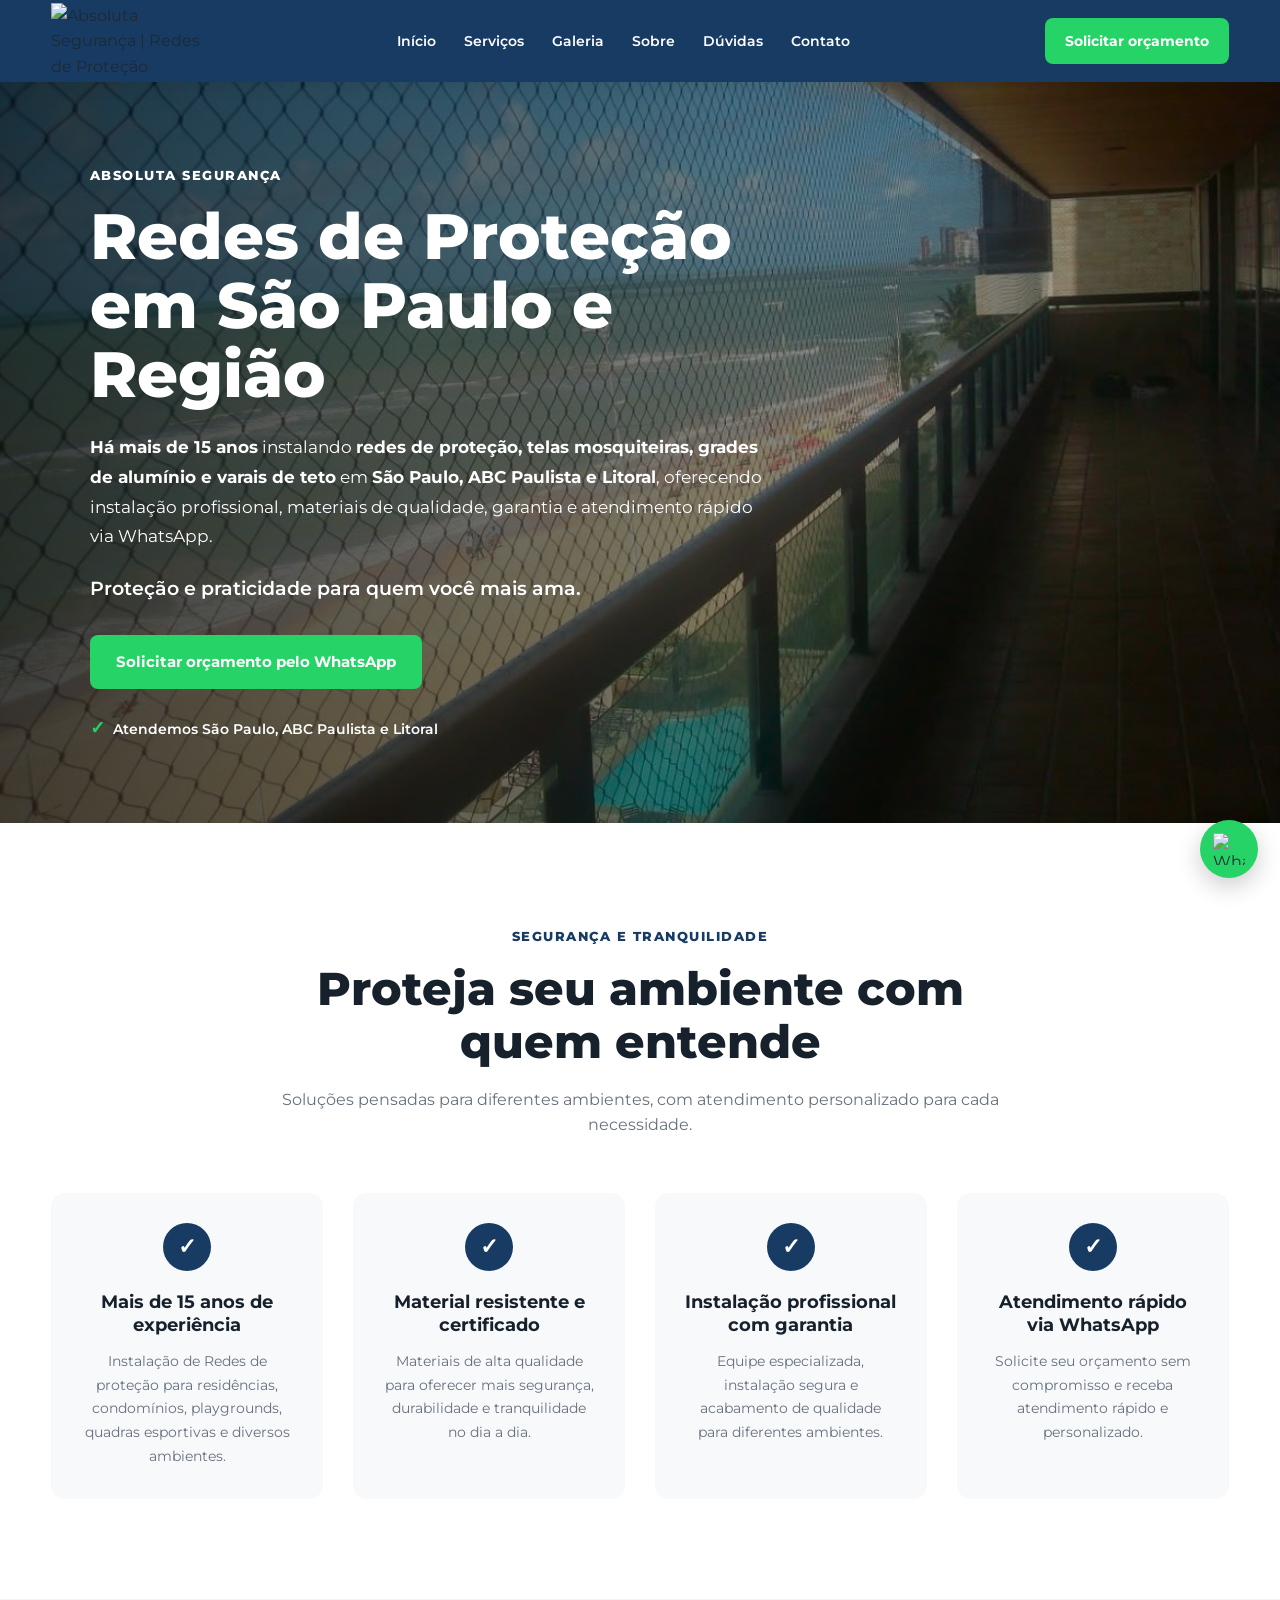
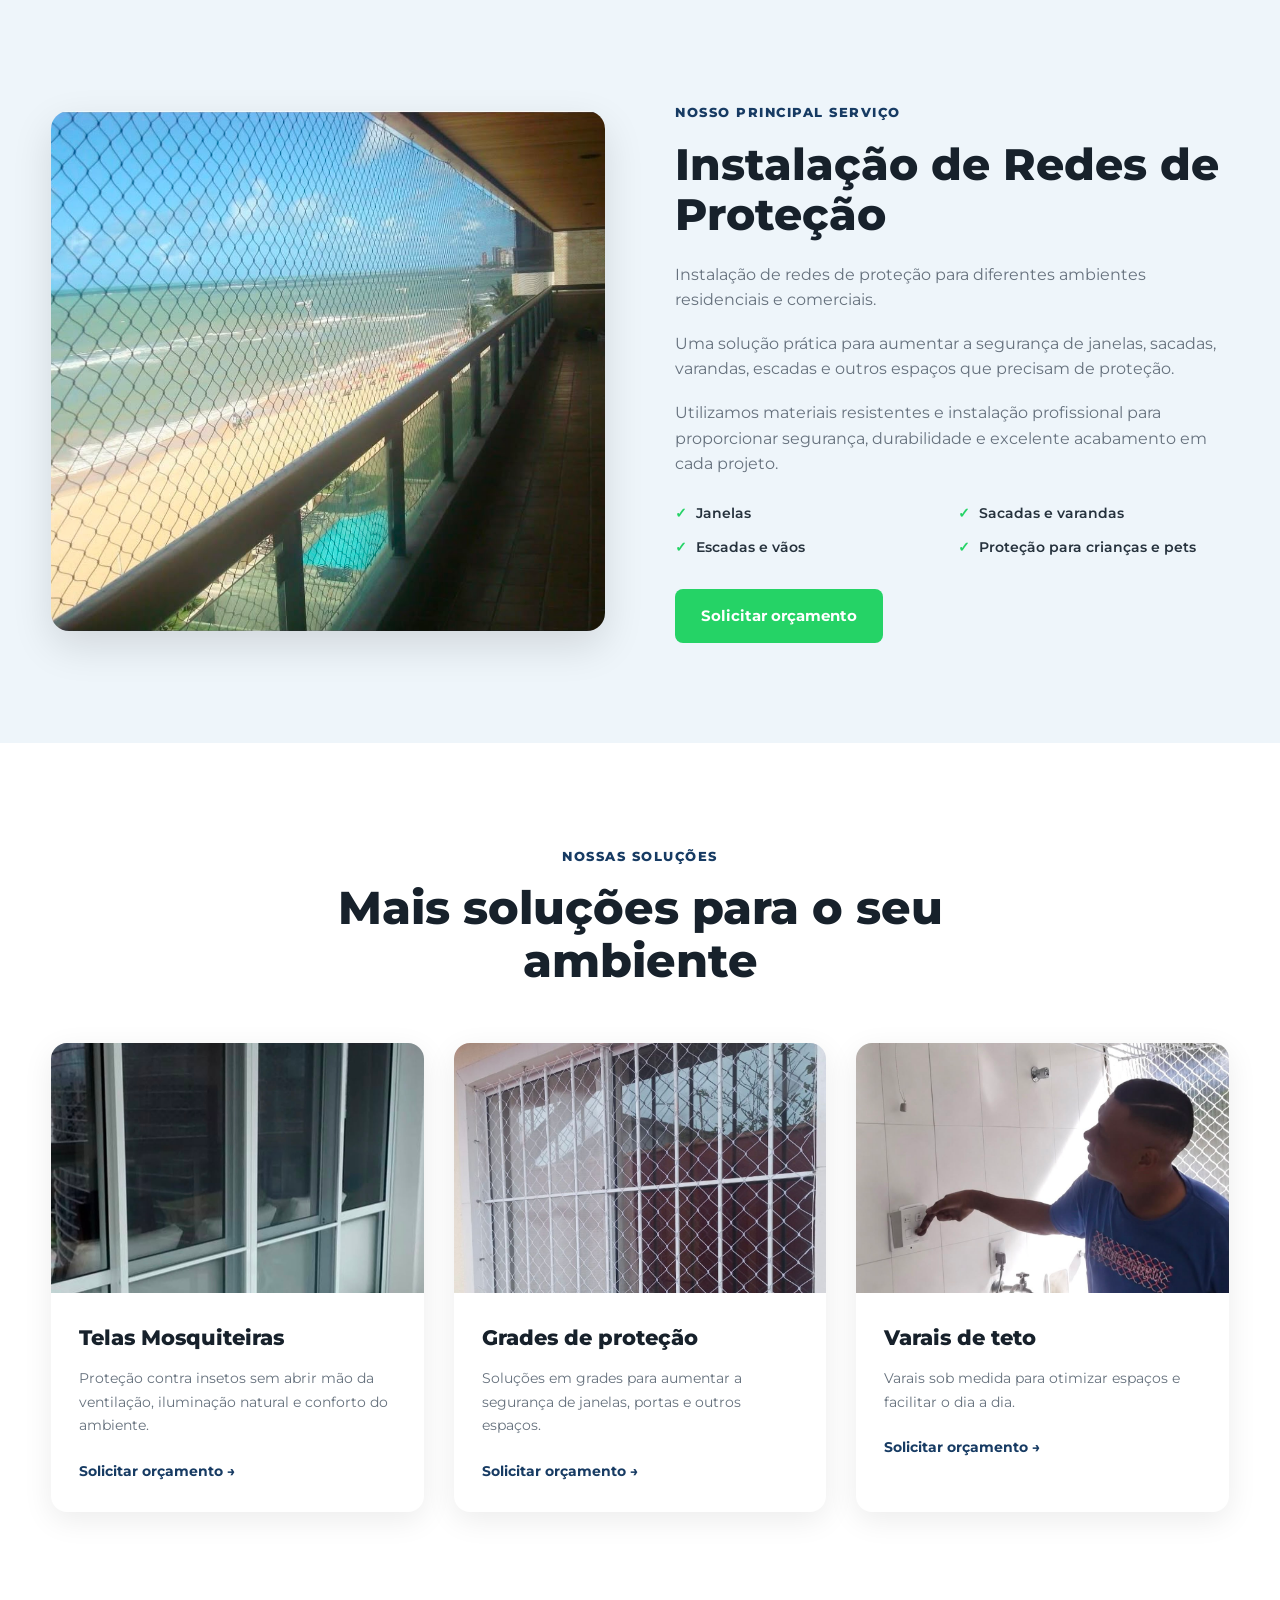
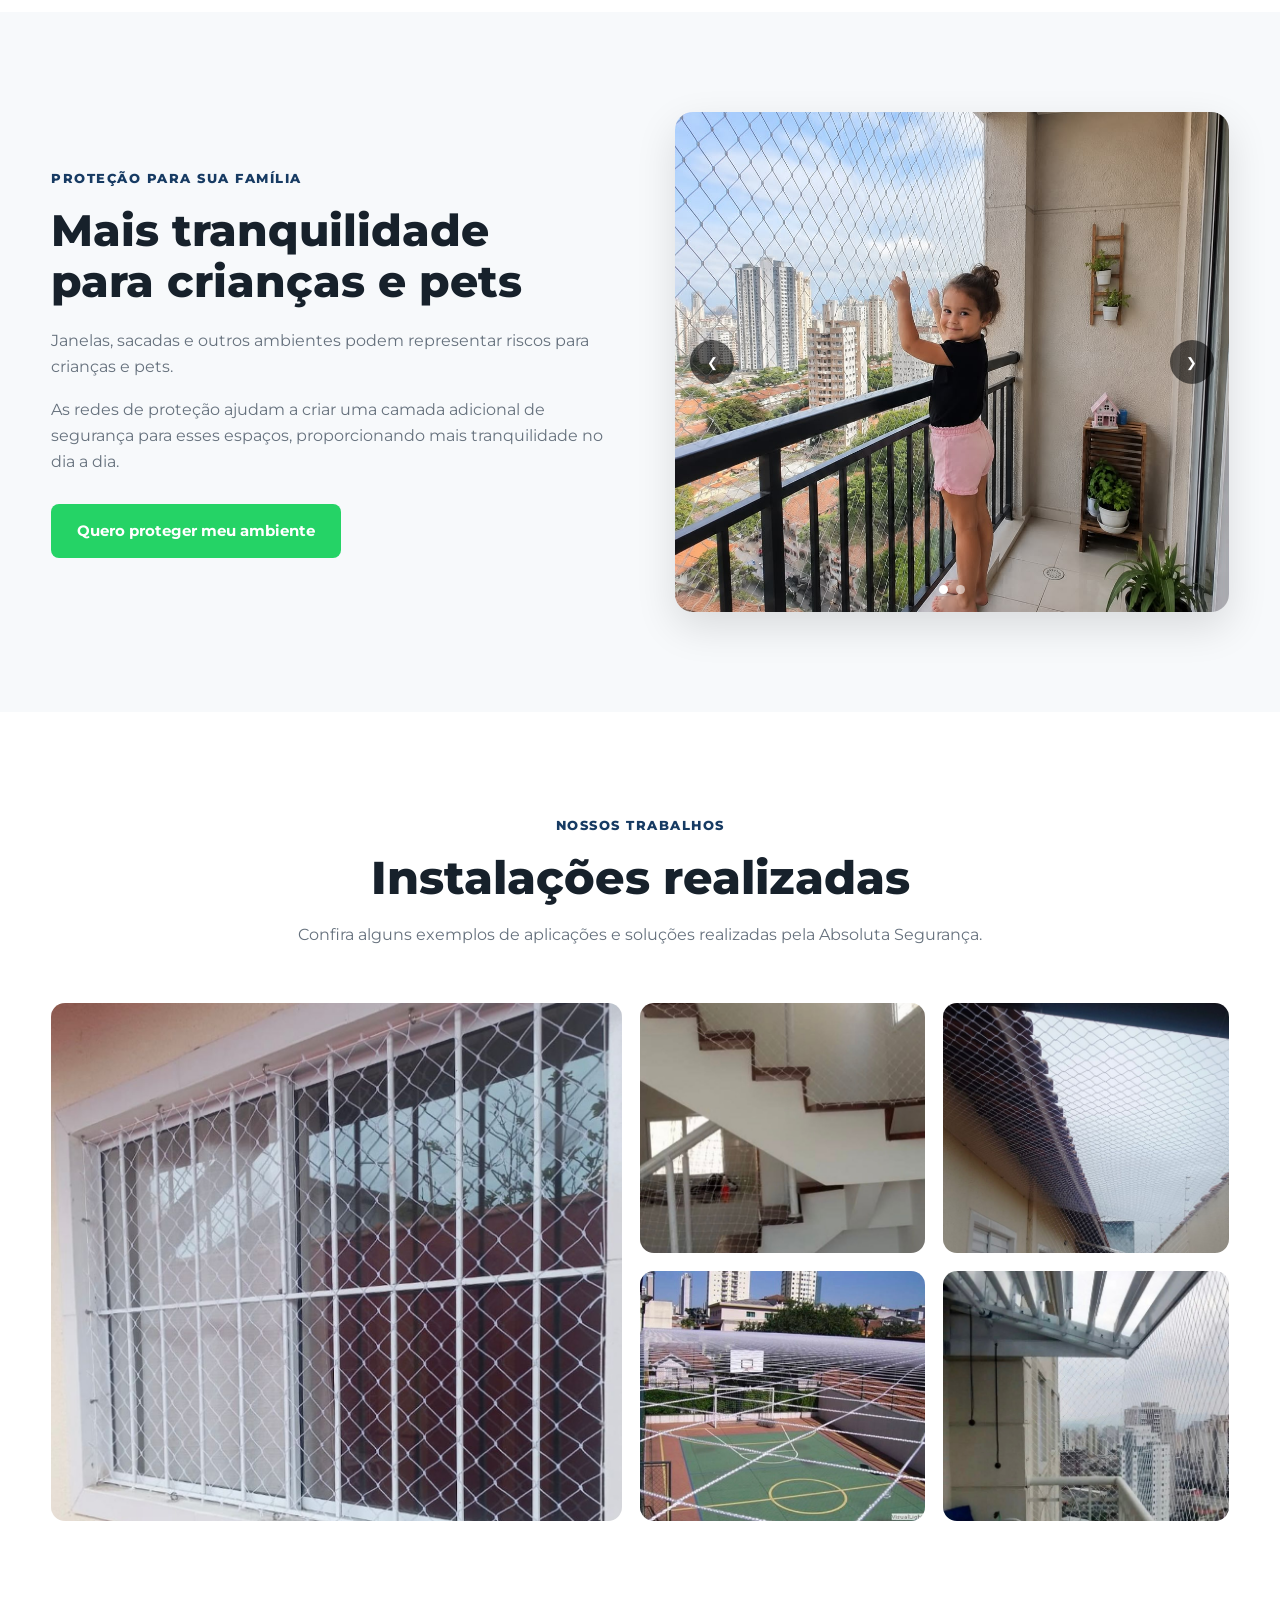
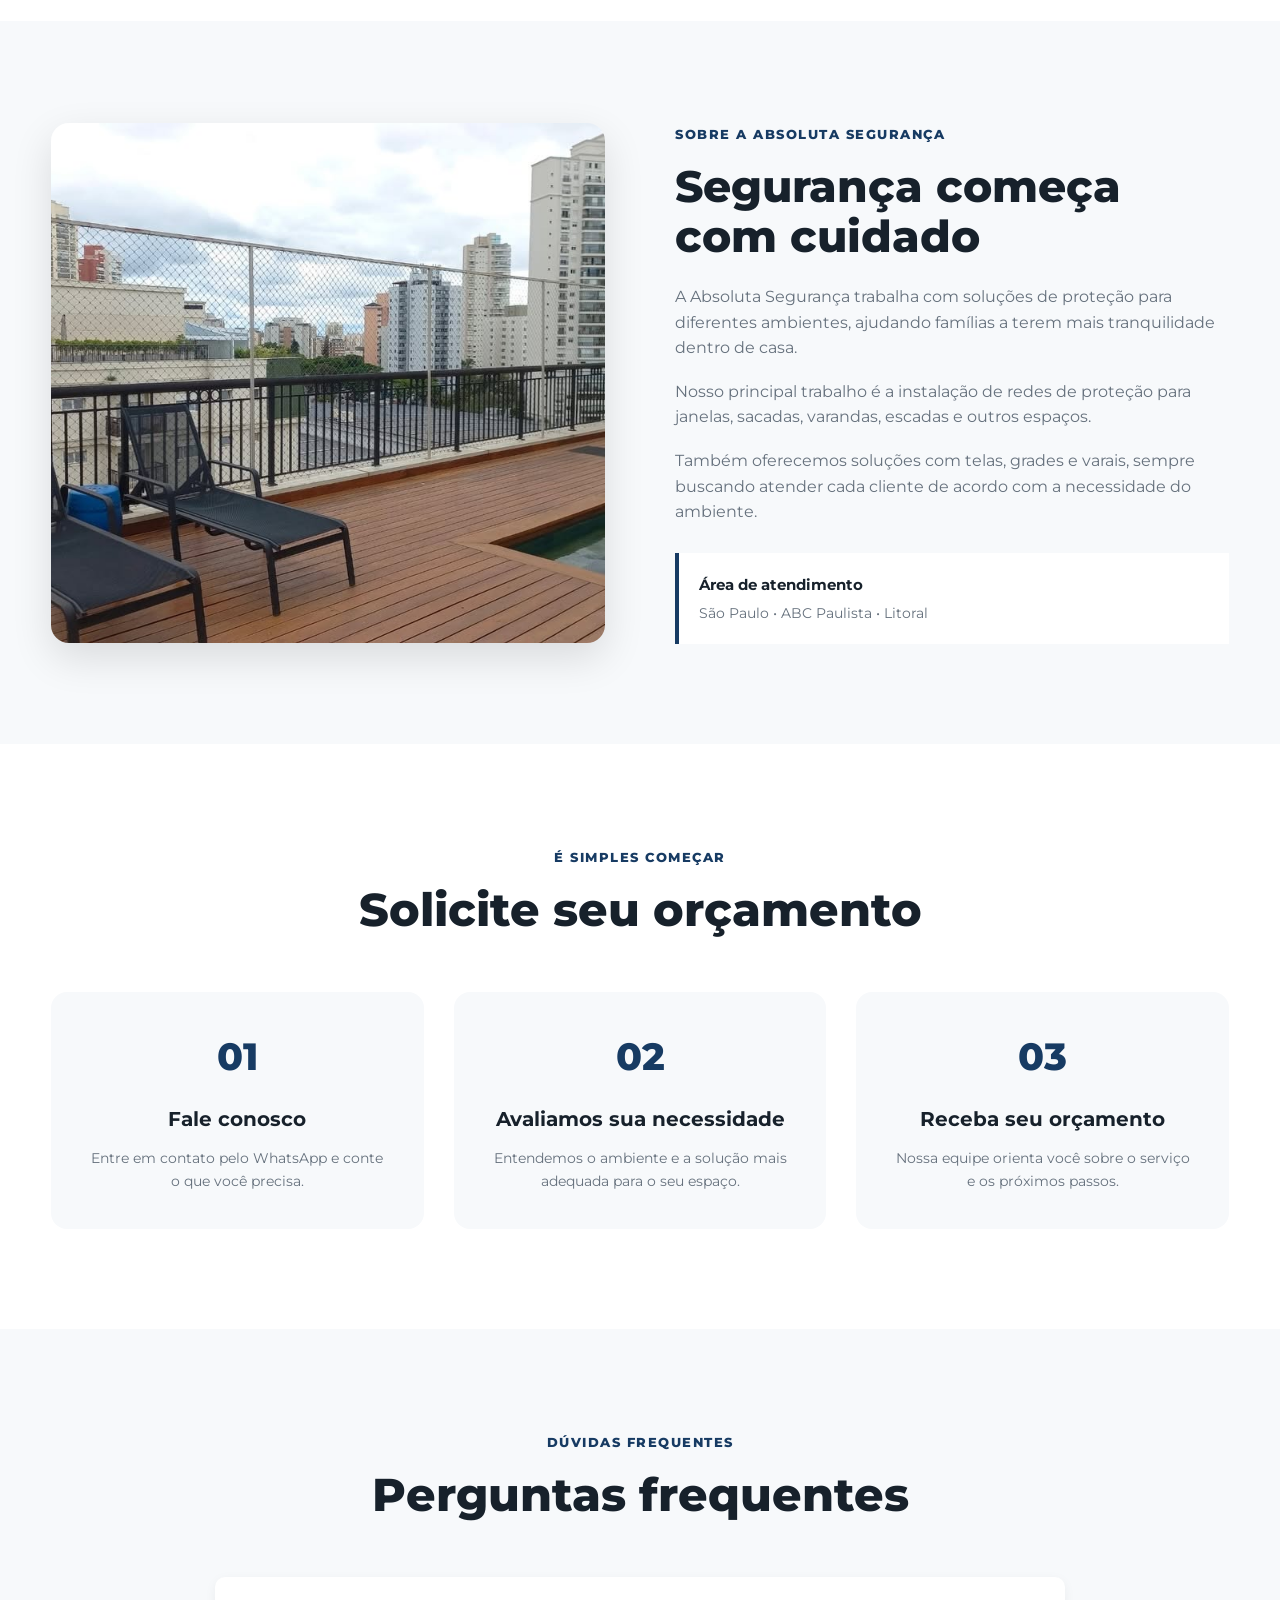
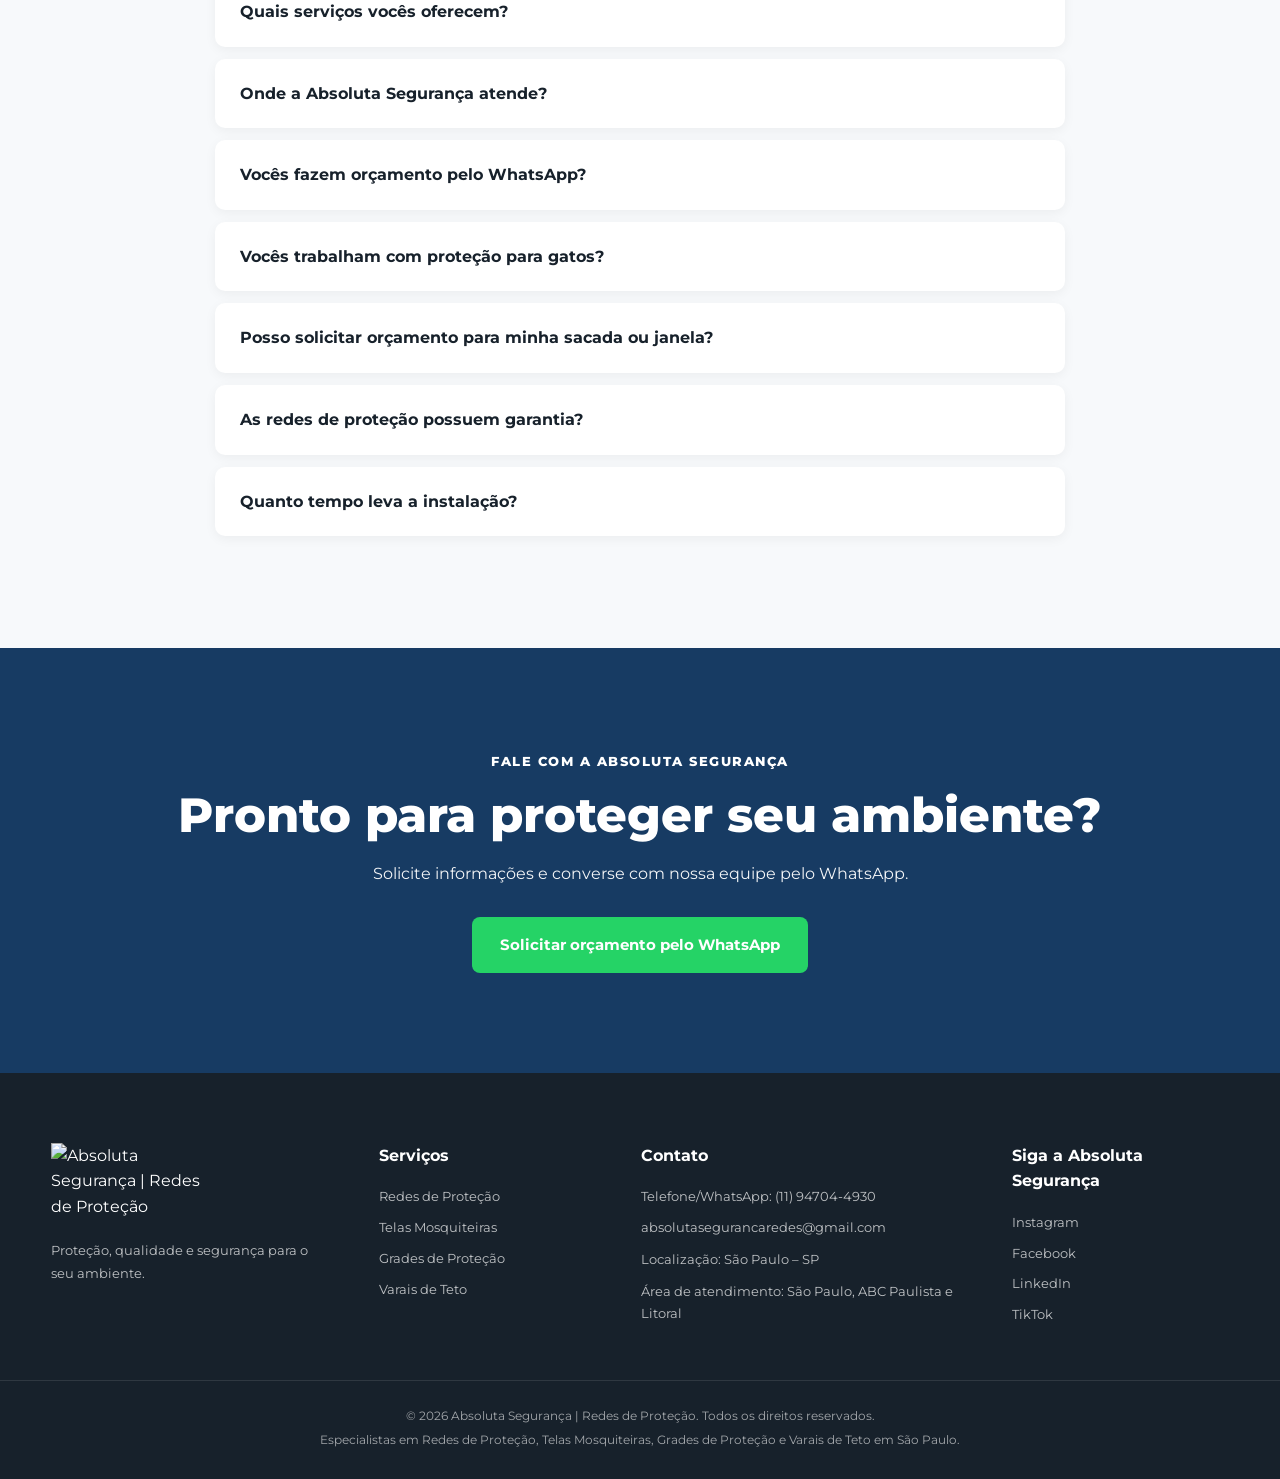
==== commit 966c3a00: "Update index.html" ====
--- a/index.html
+++ b/index.html
@@ -1,4 +1,3 @@
-```html
 <!DOCTYPE html>
 
 <html lang="pt-BR">
@@ -1322,4 +1321,3 @@
 
 </body>
 </html>
-```
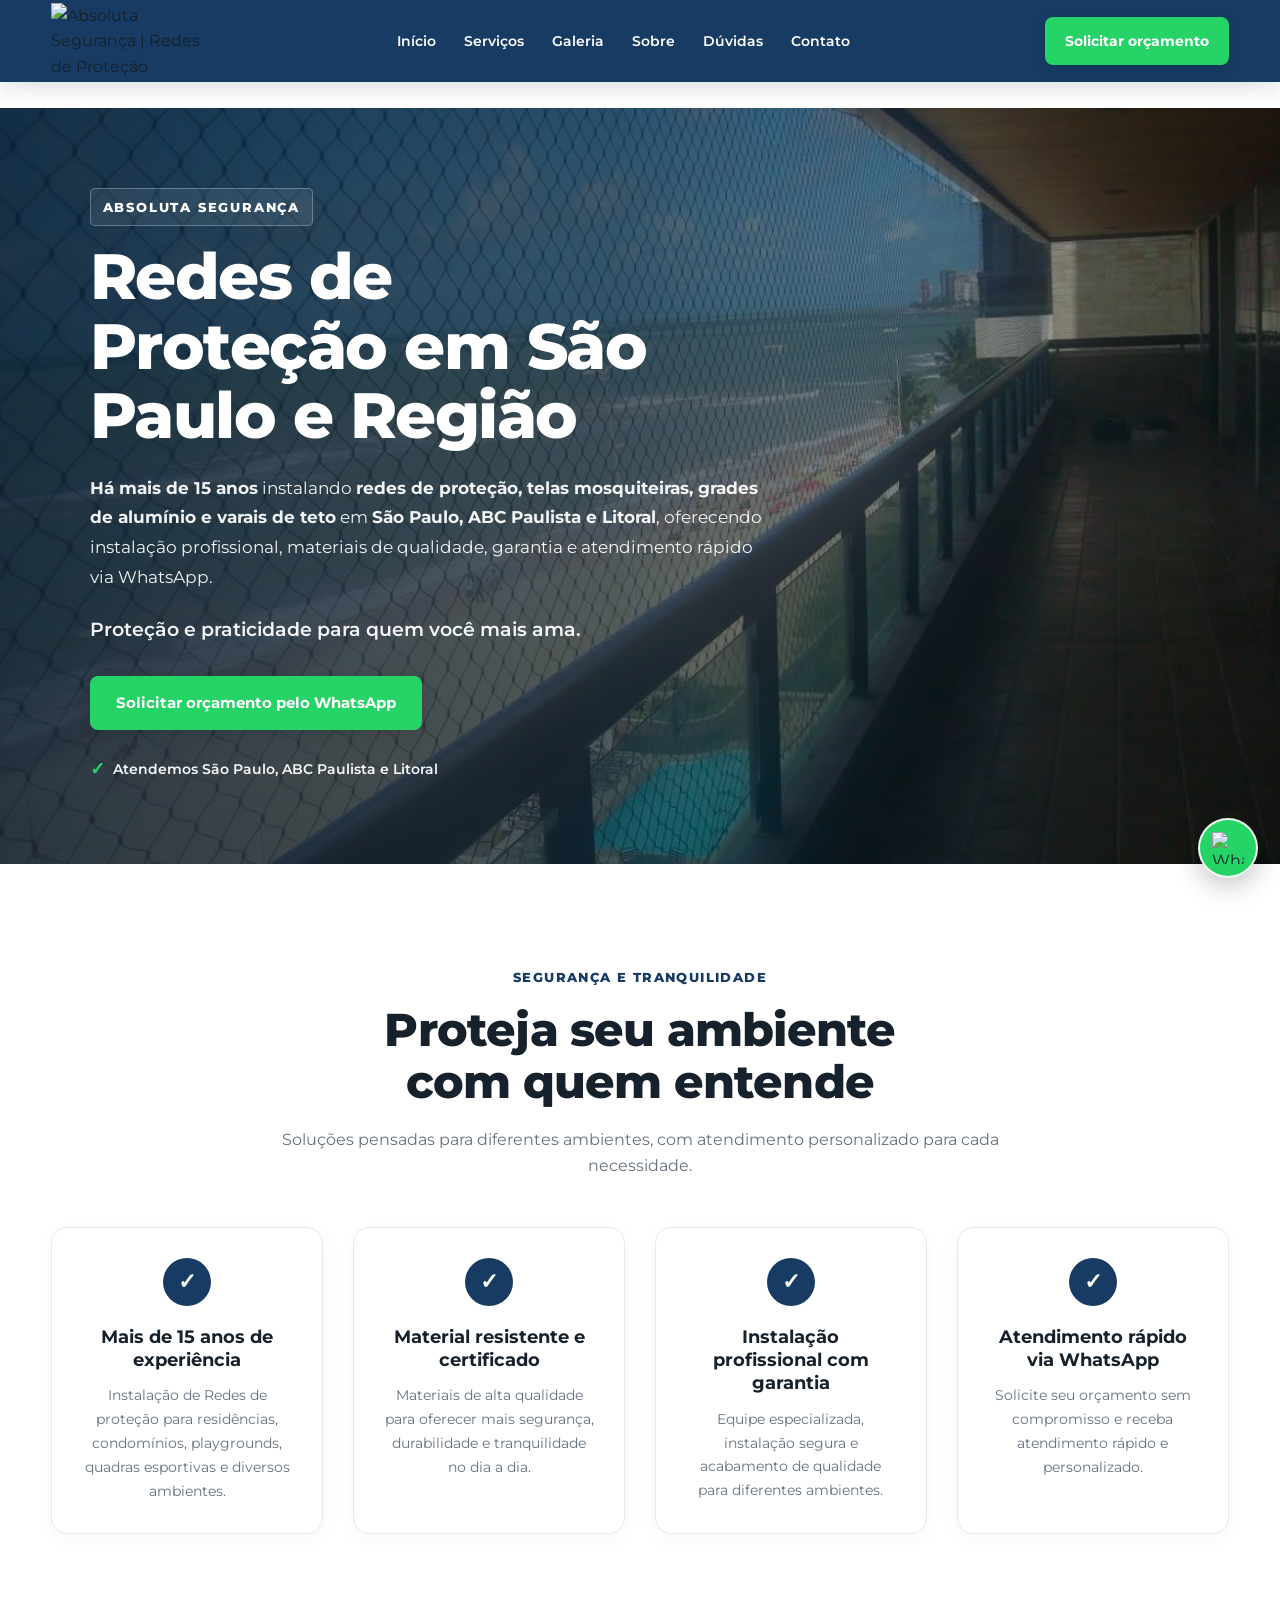
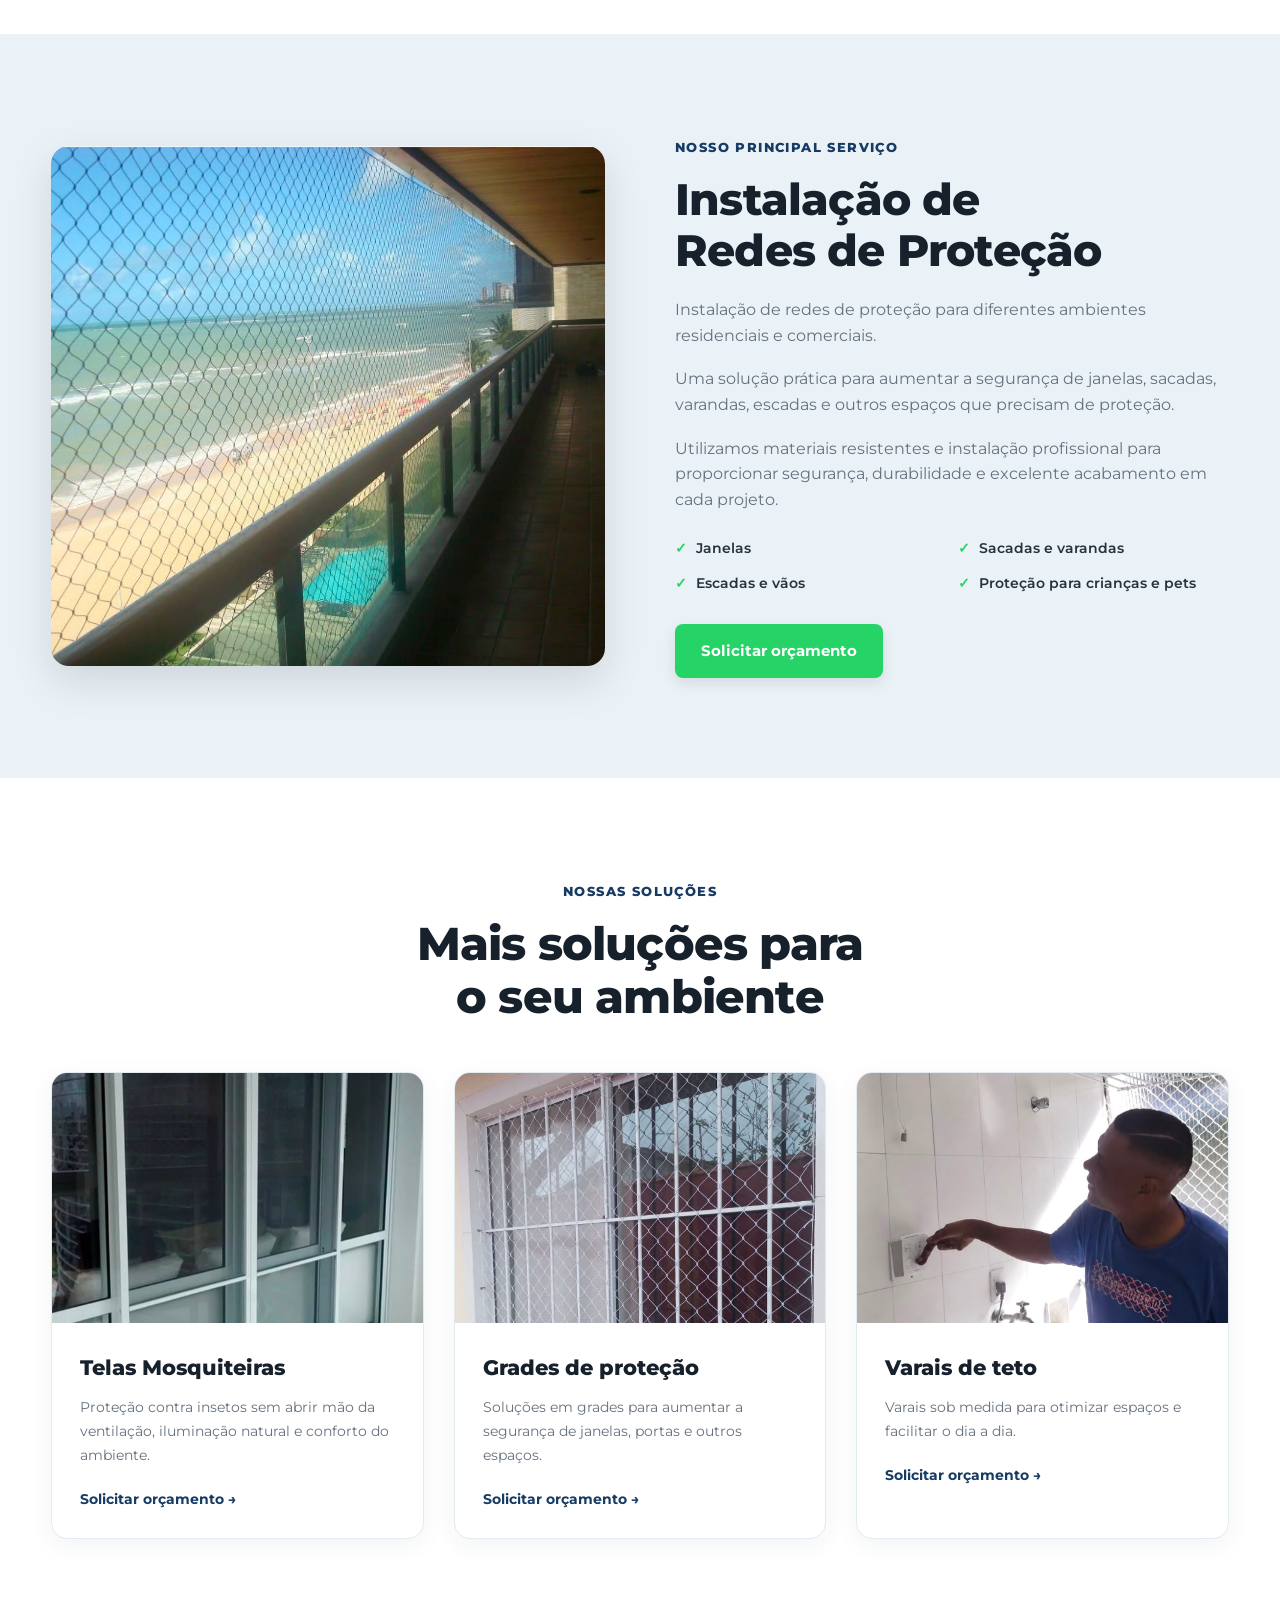
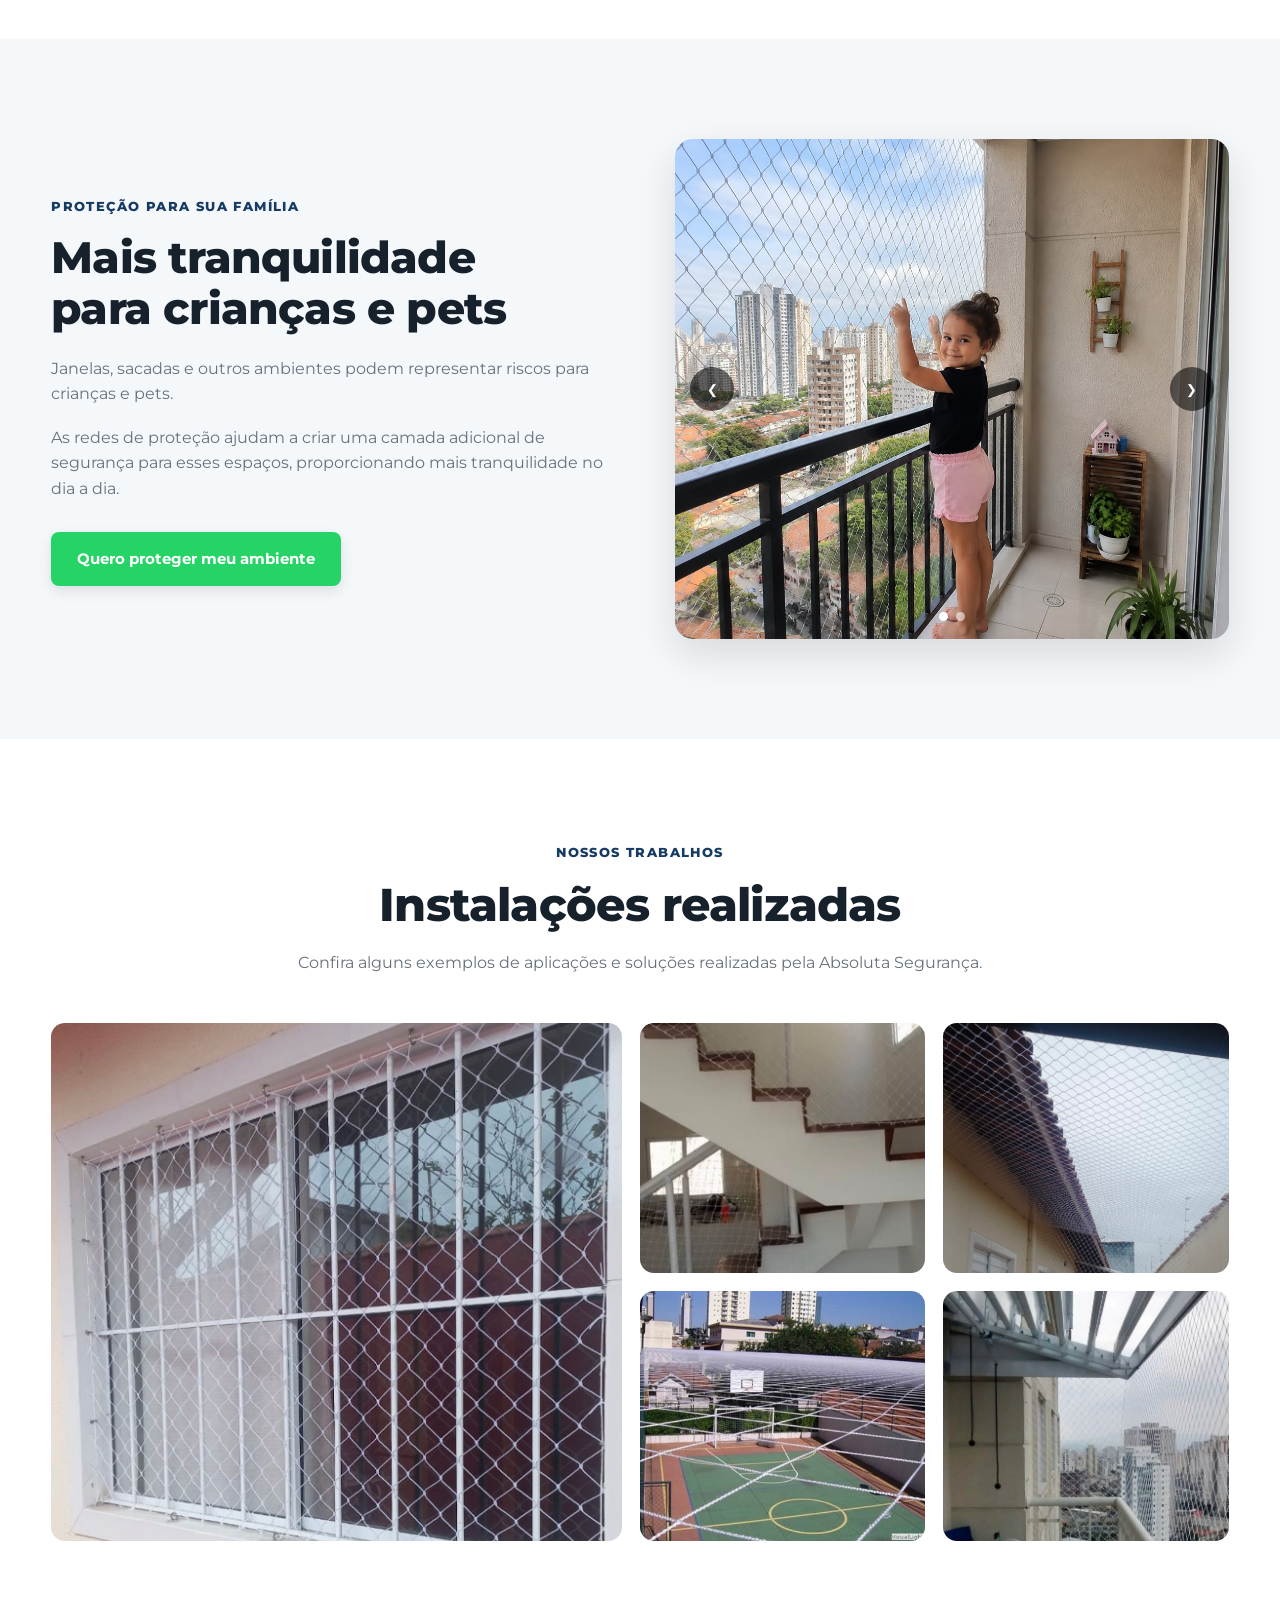
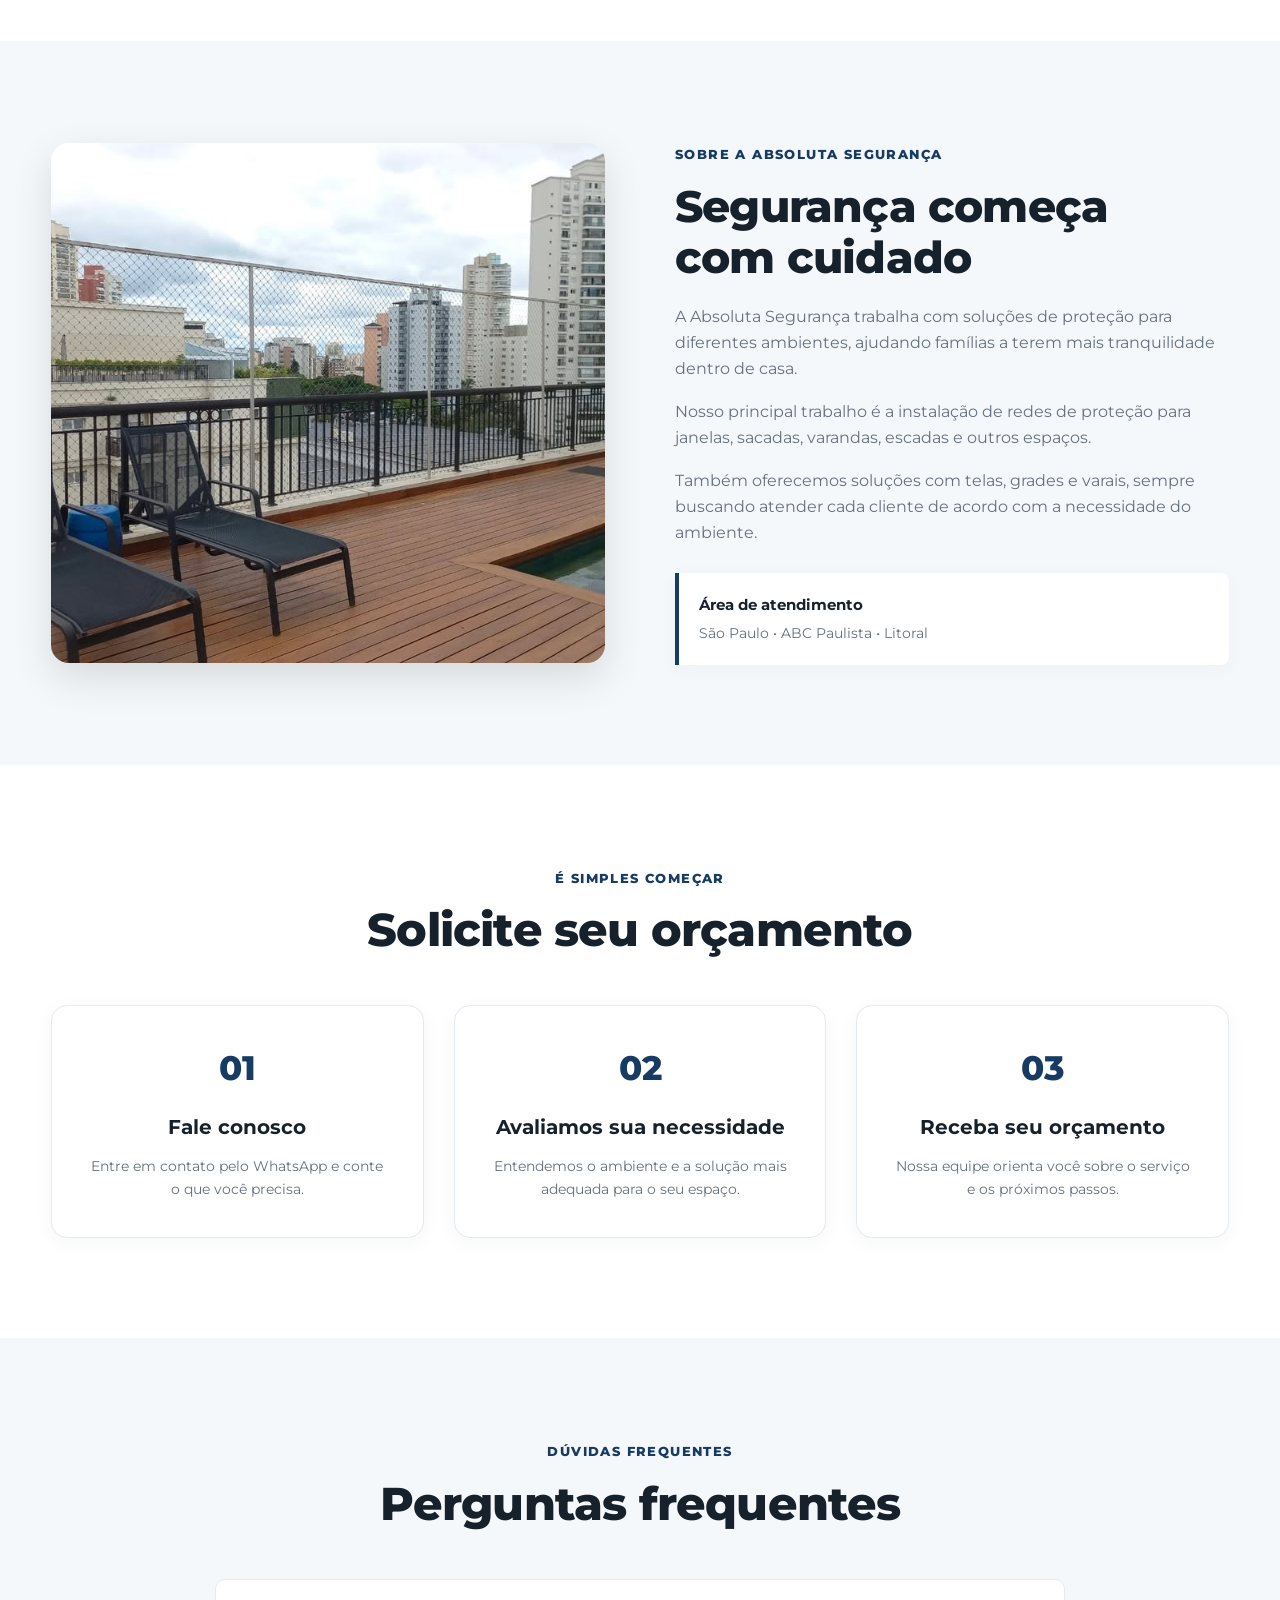
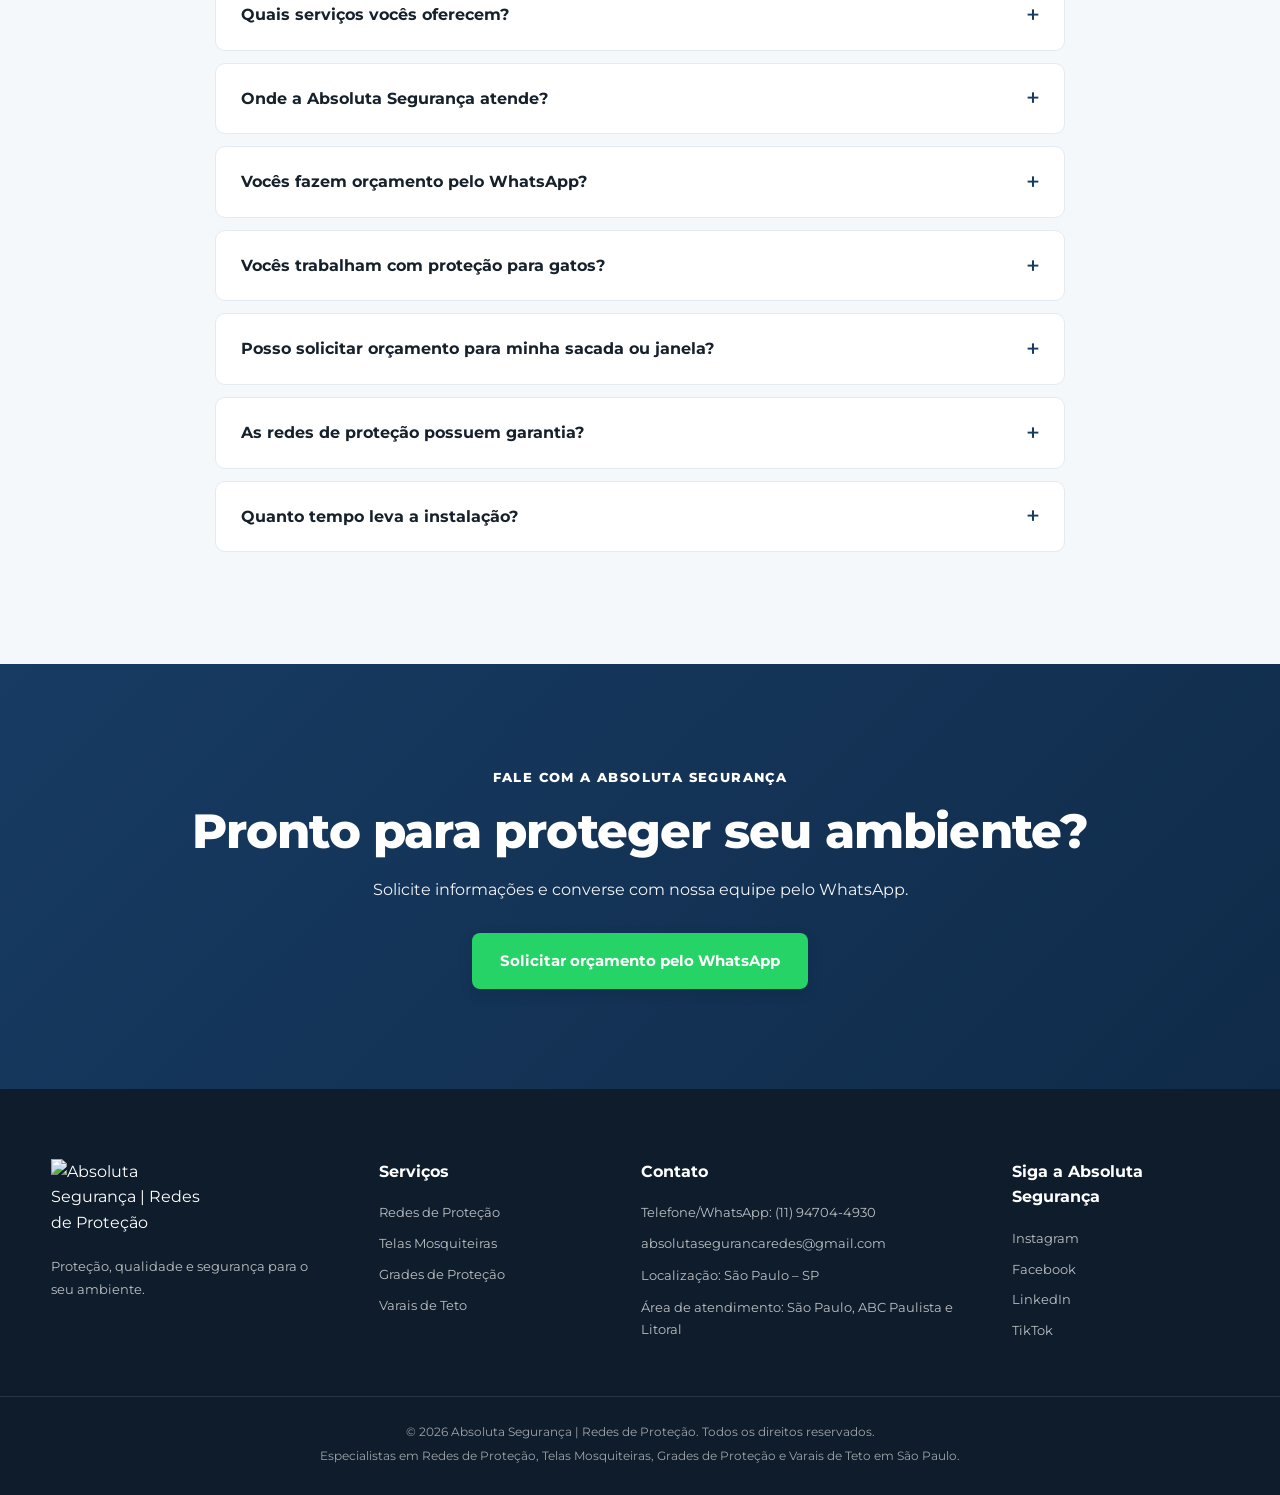
==== commit 1b7edc6c: "Update index.html" ====
--- a/index.html
+++ b/index.html
@@ -34,7 +34,7 @@
 
 <meta
     name="theme-color"
-    content="#000000"
+    content="#001F4D">
 />
 
 <!-- =========================
@@ -634,7 +634,7 @@
 
 <a
     class="card-link js-whatsapp"
-    href="https://wa.me/5511947044930?text=Ol%C3%A1%2C%20gostaria%20de%20saber%20mais%20sobre%20varais de teto."
+    href="https://wa.me/5511947044930?text=Quero%20saber%20mais%20sobre%20varais%20de%20teto."
     rel="noopener noreferrer"
     target="_blank"
 >
--- a/estilos.css
+++ b/estilos.css
@@ -60,6 +60,7 @@
     justify-content: space-between;
 
     padding: 0 4%;
+    margin: 0;
 
     background: #173B63;
     box-shadow: 0 2px 18px rgba(0, 0, 0, 0.08);
@@ -147,7 +148,7 @@
     background-size: cover;
     background-position: center;
 
-    margin-top: 82px;
+    margin: 82px 0 0;
 }
 
 .hero-overlay {
@@ -1283,3 +1284,473 @@
         height: 54px;
     }
 }
+
+
+/* =========================================
+   REFINAMENTO VISUAL — ABSOLUTA SEGURANÇA
+   Adicionar ao final de estilos.css
+========================================= */
+
+:root {
+    --azul-principal: #173B63;
+    --azul-escuro: #102B49;
+    --azul-claro: #EAF2F8;
+    --texto-principal: #17212B;
+    --texto-secundario: #596775;
+    --fundo-suave: #F5F8FB;
+    --verde-whatsapp: #25D366;
+    --borda-suave: #E3EAF0;
+    --sombra-card: 0 12px 32px rgba(16, 43, 73, 0.07);
+    --raio-card: 16px;
+}
+
+/* Navegação e acessibilidade */
+
+html {
+    scroll-padding-top: 96px;
+}
+
+body {
+    color: var(--texto-principal);
+    -webkit-font-smoothing: antialiased;
+    text-rendering: optimizeLegibility;
+}
+
+a:focus-visible,
+button:focus-visible,
+summary:focus-visible {
+    outline: 3px solid #77C4F2;
+    outline-offset: 4px;
+}
+
+.header {
+    background: var(--azul-principal);
+    box-shadow: 0 4px 22px rgba(8, 28, 49, 0.16);
+}
+
+.header nav a {
+    position: relative;
+}
+
+.header nav a::after {
+    position: absolute;
+    right: 0;
+    bottom: -6px;
+    left: 0;
+    height: 2px;
+    content: "";
+    background: #B9DDF5;
+    transform: scaleX(0);
+    transform-origin: left;
+    transition: transform 0.25s ease;
+}
+
+.header nav a:hover::after,
+.header nav a:focus-visible::after {
+    transform: scaleX(1);
+}
+
+.menu-toggle {
+    color: #FFFFFF;
+    border-radius: 8px;
+    padding: 5px 9px;
+}
+
+/* Botões */
+
+.btn-primary,
+.btn-cta,
+.btn-whatsapp {
+    min-height: 48px;
+    border-radius: 8px;
+    box-shadow: 0 5px 14px rgba(0, 0, 0, 0.10);
+}
+
+.btn-primary,
+.btn-cta {
+    background: var(--verde-whatsapp);
+}
+
+.btn-primary:hover,
+.btn-cta:hover {
+    background: #1EBA59;
+}
+
+.btn-primary:focus-visible,
+.btn-cta:focus-visible,
+.btn-whatsapp:focus-visible {
+    outline-color: #8CCEFF;
+}
+
+/* Hero */
+
+.hero {
+    background-color: var(--azul-escuro);
+    background-position: center 45%;
+}
+
+.hero-overlay {
+    background: linear-gradient(
+        90deg,
+        rgba(7, 24, 43, 0.86) 0%,
+        rgba(7, 24, 43, 0.69) 48%,
+        rgba(7, 24, 43, 0.25) 100%
+    );
+}
+
+.hero-content {
+    max-width: 760px;
+}
+
+.hero-label {
+    padding: 8px 12px;
+    border: 1px solid rgba(255, 255, 255, 0.28);
+    border-radius: 5px;
+    background: rgba(255, 255, 255, 0.08);
+    letter-spacing: 1.8px;
+}
+
+.hero h1 {
+    max-width: 760px;
+    letter-spacing: -1.5px;
+    text-wrap: balance;
+}
+
+.hero p {
+    color: rgba(255, 255, 255, 0.94);
+}
+
+.hero-location {
+    color: rgba(255, 255, 255, 0.96);
+}
+
+/* Títulos e ritmo das seções */
+
+.section-heading {
+    margin-bottom: 48px;
+}
+
+.section-heading h2,
+.servico-texto h2,
+.familia-texto h2,
+.sobre-texto h2,
+.cta h2 {
+    letter-spacing: -0.8px;
+    text-wrap: balance;
+}
+
+.section-label {
+    letter-spacing: 1.4px;
+}
+
+/* Benefícios */
+
+.beneficio {
+    border: 1px solid var(--borda-suave);
+    border-radius: var(--raio-card);
+    background: #FFFFFF;
+    box-shadow: 0 5px 18px rgba(16, 43, 73, 0.035);
+    transition: transform 0.25s ease, box-shadow 0.25s ease;
+}
+
+.beneficio:hover {
+    transform: translateY(-4px);
+    box-shadow: var(--sombra-card);
+}
+
+.beneficio-icon {
+    background: var(--azul-principal);
+}
+
+/* Serviços */
+
+.servico-destaque {
+    background: var(--azul-claro);
+}
+
+.servico-imagem,
+.sobre-imagem,
+.familia-carrossel {
+    border-radius: 18px;
+}
+
+.servico-imagem img,
+.sobre-imagem img {
+    transition: transform 0.45s ease;
+}
+
+.servico-imagem:hover img,
+.sobre-imagem:hover img {
+    transform: scale(1.025);
+}
+
+.servico-card {
+    border: 1px solid var(--borda-suave);
+    border-radius: var(--raio-card);
+    box-shadow: 0 6px 24px rgba(16, 43, 73, 0.06);
+}
+
+.servico-card-content {
+    display: flex;
+    flex-direction: column;
+    align-items: flex-start;
+}
+
+.servico-card p {
+    flex-grow: 1;
+}
+
+.card-link {
+    display: inline-flex;
+    align-items: center;
+    gap: 6px;
+    color: var(--azul-principal);
+}
+
+.card-link:hover {
+    color: #0A5D99;
+}
+
+/* Fundos e blocos */
+
+.protecao-familia,
+.sobre,
+.faq-section {
+    background: var(--fundo-suave);
+}
+
+.area-atendimento {
+    border-left-color: var(--azul-principal);
+    border-radius: 0 8px 8px 0;
+    box-shadow: 0 4px 18px rgba(16, 43, 73, 0.04);
+}
+
+/* Galeria */
+
+.galeria-item {
+    background: var(--fundo-suave);
+}
+
+.galeria-item img {
+    transition: transform 0.45s ease;
+}
+
+.galeria-item:hover img {
+    transform: scale(1.035);
+}
+
+/* Etapas */
+
+.passo {
+    border: 1px solid var(--borda-suave);
+    background: #FFFFFF;
+    box-shadow: 0 5px 20px rgba(16, 43, 73, 0.04);
+}
+
+.passo > span {
+    font-size: 34px;
+}
+
+/* FAQ */
+
+.faq details {
+    overflow: hidden;
+    border: 1px solid var(--borda-suave);
+    border-radius: 10px;
+    box-shadow: none;
+    transition: border-color 0.2s ease;
+}
+
+.faq details[open] {
+    border-color: #A8C8E2;
+}
+
+.faq summary {
+    position: relative;
+    padding-right: 54px;
+}
+
+.faq summary::after {
+    position: absolute;
+    top: 50%;
+    right: 24px;
+    content: "+";
+    color: var(--azul-principal);
+    font-size: 24px;
+    font-weight: 500;
+    transform: translateY(-50%);
+}
+
+.faq details[open] summary::after {
+    content: "−";
+}
+
+/* CTA e rodapé */
+
+.cta {
+    background: linear-gradient(135deg, #173B63, #102B49);
+}
+
+footer {
+    background: #0E1C2B;
+}
+
+.footer-column a:hover {
+    color: #B9DDF5;
+}
+
+/* WhatsApp flutuante */
+
+.whatsapp-flutuante {
+    width: 60px;
+    height: 60px;
+    border: 2px solid rgba(255, 255, 255, 0.9);
+    box-shadow: 0 8px 26px rgba(0, 0, 0, 0.22);
+}
+
+.whatsapp-flutuante:focus-visible {
+    outline: 3px solid #173B63;
+    outline-offset: 4px;
+}
+
+/* Responsividade refinada */
+
+@media (max-width: 1000px) {
+    .servico-destaque-grid,
+    .familia-grid,
+    .sobre-grid {
+        gap: 42px;
+    }
+
+    .header nav {
+        gap: 16px;
+    }
+}
+
+@media (max-width: 768px) {
+    html {
+        scroll-padding-top: 82px;
+    }
+
+    .header nav {
+        border-top: 1px solid rgba(255, 255, 255, 0.12);
+    }
+
+    .header nav a::after {
+        display: none;
+    }
+
+    .hero {
+        min-height: 640px;
+        background-position: 58% center;
+    }
+
+    .hero-overlay {
+        background: linear-gradient(
+            90deg,
+            rgba(7, 24, 43, 0.86),
+            rgba(7, 24, 43, 0.58)
+        );
+    }
+
+    .hero h1 {
+        letter-spacing: -0.8px;
+        text-wrap: balance;
+    }
+
+    .servico-imagem img,
+    .familia-slide img,
+    .sobre-imagem img {
+        height: 380px;
+    }
+
+    .beneficio:hover,
+    .servico-card:hover {
+        transform: none;
+    }
+}
+
+@media (max-width: 520px) {
+    .hero {
+        min-height: 620px;
+    }
+
+    .hero h1 {
+        font-size: clamp(32px, 9vw, 39px);
+        line-height: 1.12;
+    }
+
+    .hero p {
+        font-size: 15px;
+        line-height: 1.7;
+    }
+
+    .hero-buttons,
+    .hero-buttons .btn-primary {
+        width: 100%;
+    }
+
+    .hero-buttons .btn-primary {
+        padding: 15px 18px;
+        text-align: center;
+    }
+
+    .section-heading {
+        margin-bottom: 35px;
+    }
+
+    .section-heading h2,
+    .servico-texto h2,
+    .familia-texto h2,
+    .sobre-texto h2 {
+        font-size: 30px;
+        line-height: 1.2;
+    }
+
+    .servico-imagem img,
+    .familia-slide img,
+    .sobre-imagem img {
+        height: 310px;
+    }
+
+    .servico-card-content {
+        padding: 24px;
+    }
+
+    .faq summary {
+        padding: 19px 48px 19px 18px;
+        font-size: 15px;
+    }
+
+    .faq summary::after {
+        right: 18px;
+    }
+
+    .faq p {
+        padding: 0 18px 20px;
+    }
+
+    .whatsapp-flutuante {
+        right: 16px;
+        bottom: 16px;
+        width: 54px;
+        height: 54px;
+    }
+}
+
+/* Respeita quem prefere menos animações */
+
+@media (prefers-reduced-motion: reduce) {
+    html {
+        scroll-behavior: auto;
+    }
+
+    *,
+    *::before,
+    *::after {
+        animation-duration: 0.01ms !important;
+        animation-iteration-count: 1 !important;
+        transition-duration: 0.01ms !important;
+        scroll-behavior: auto !important;
+    }
+}
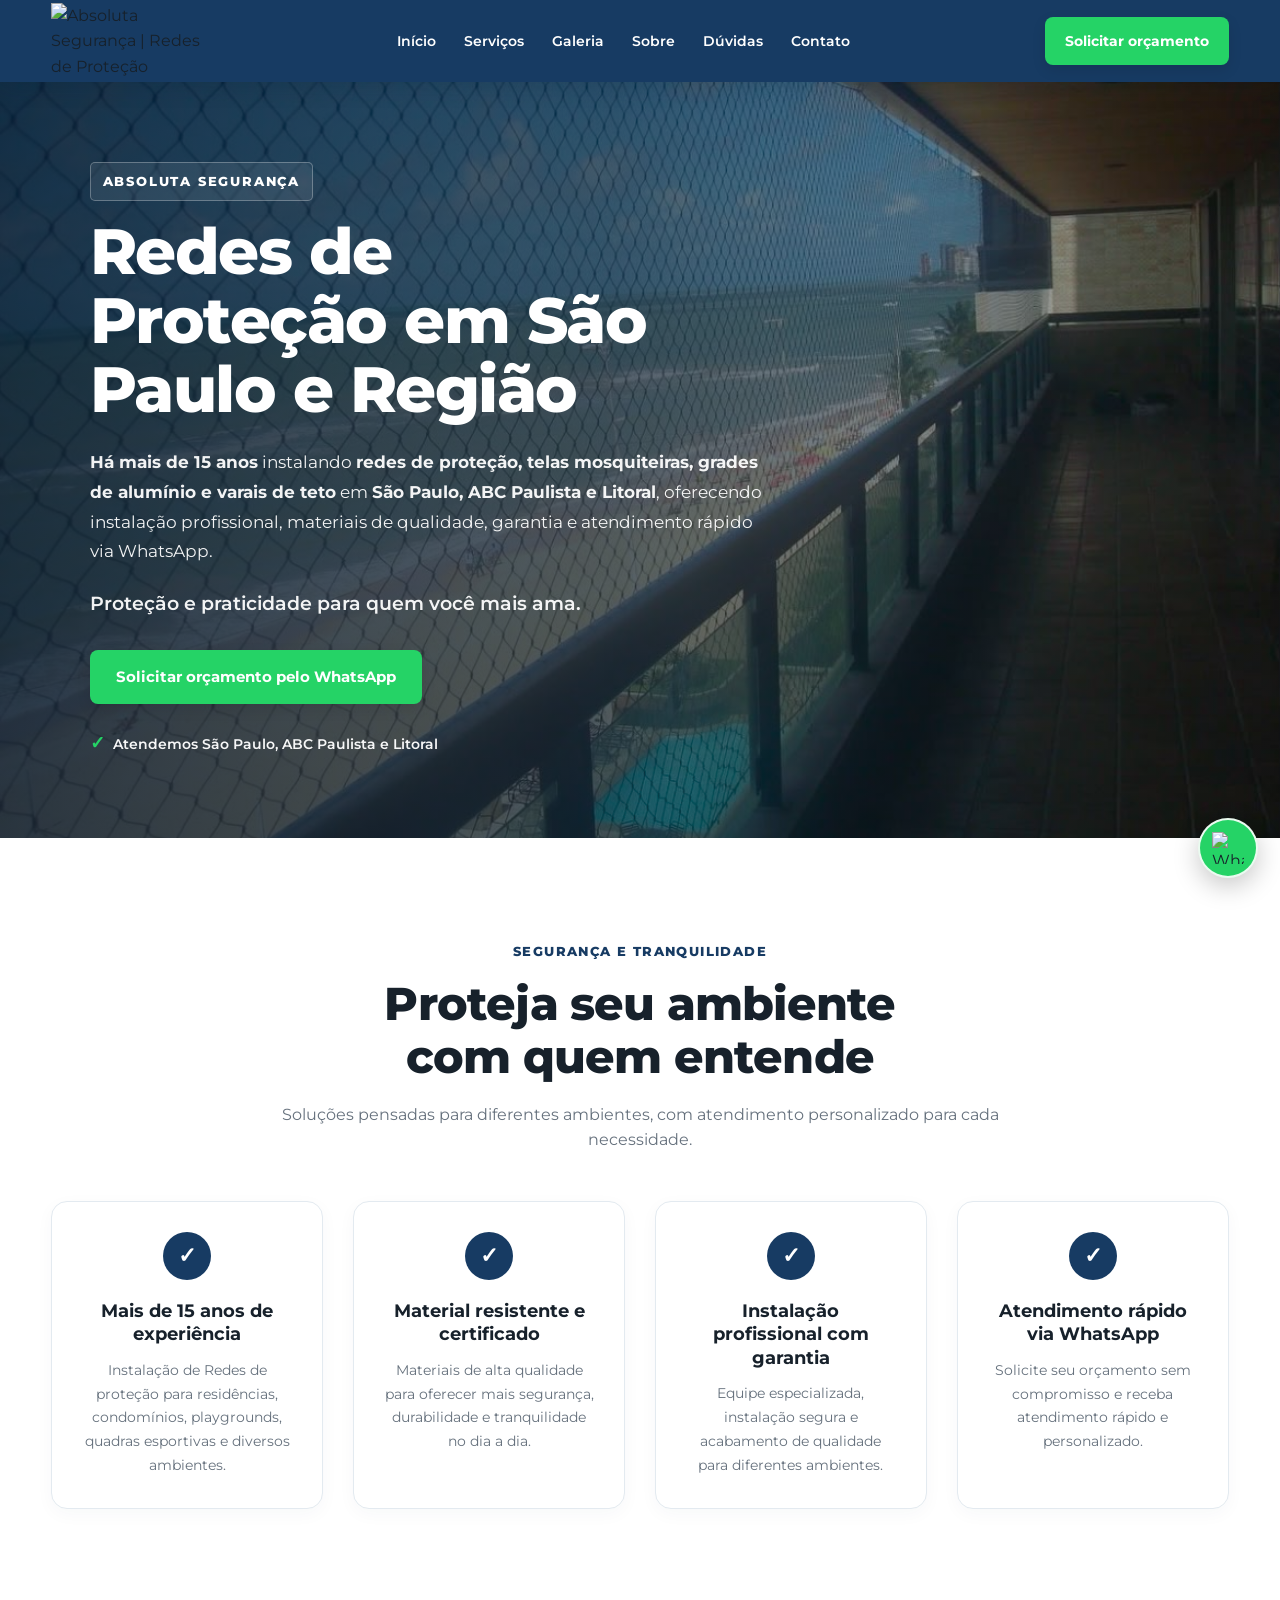
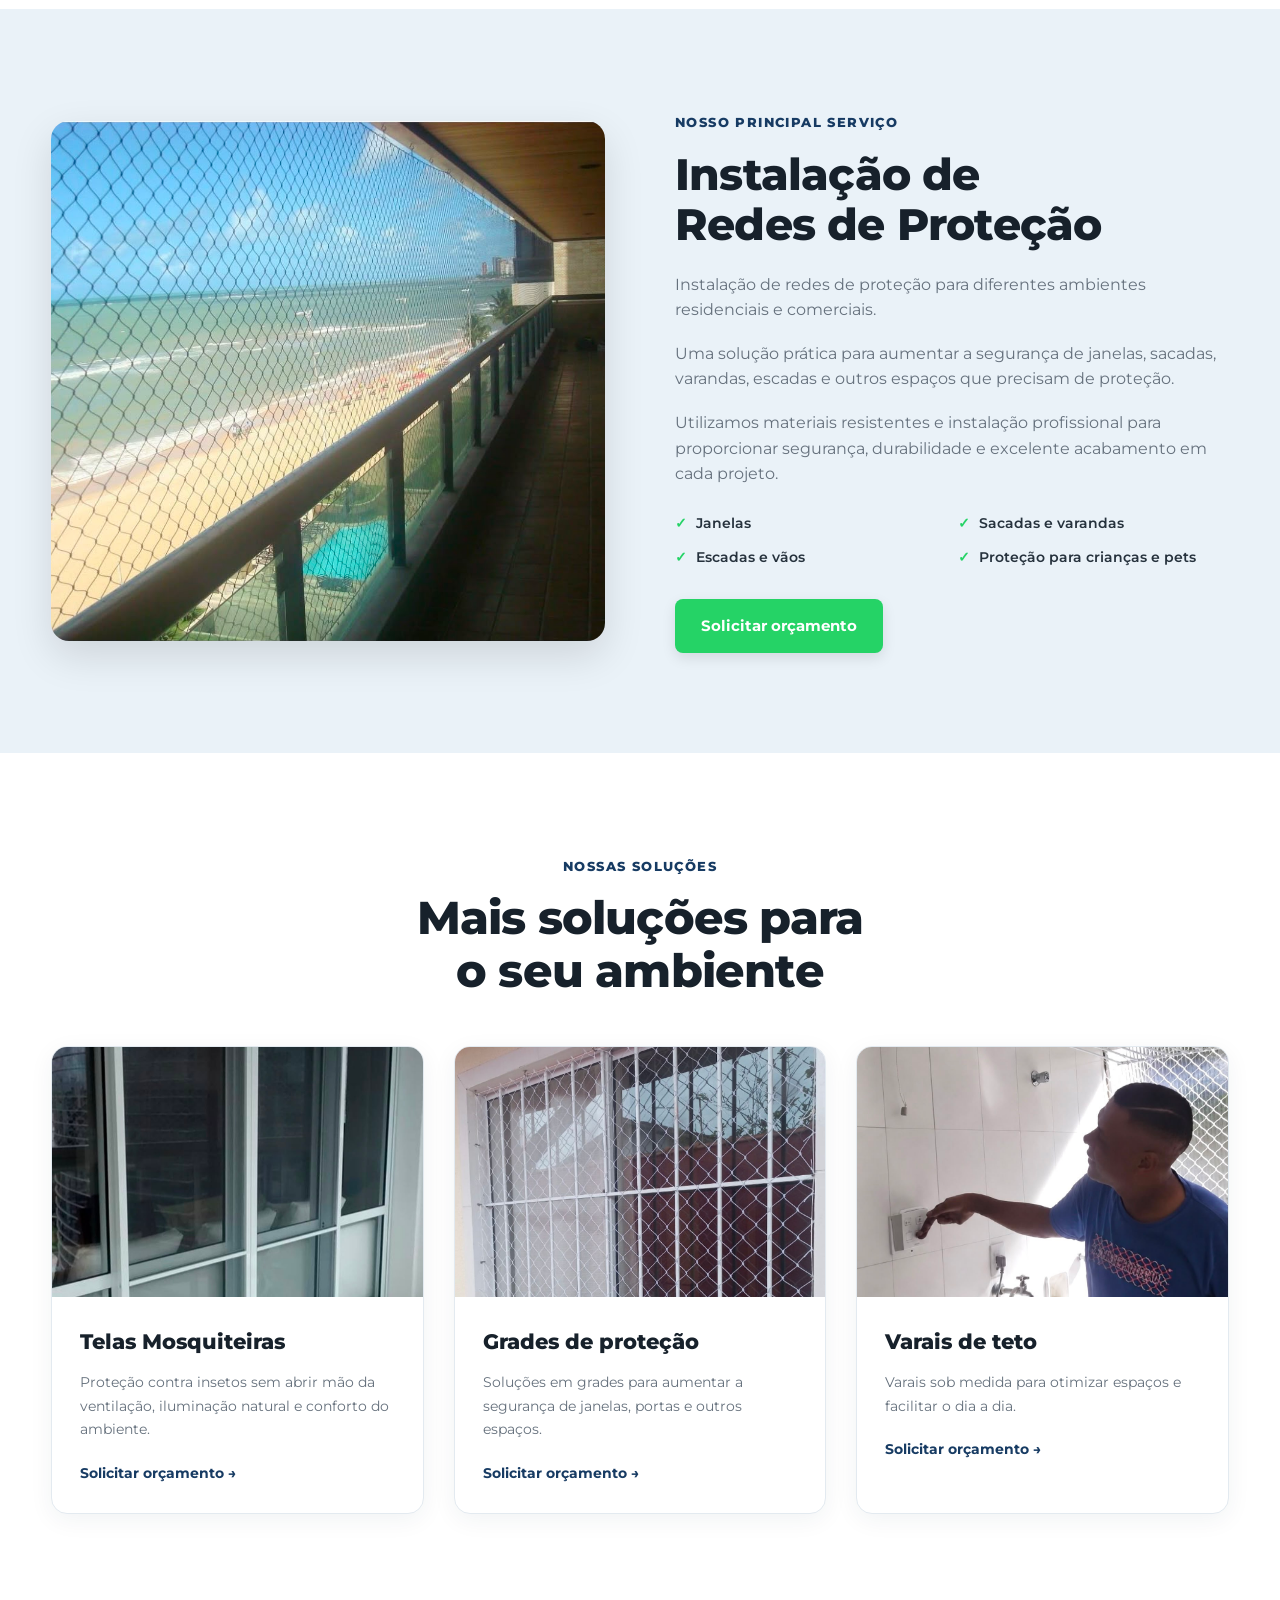
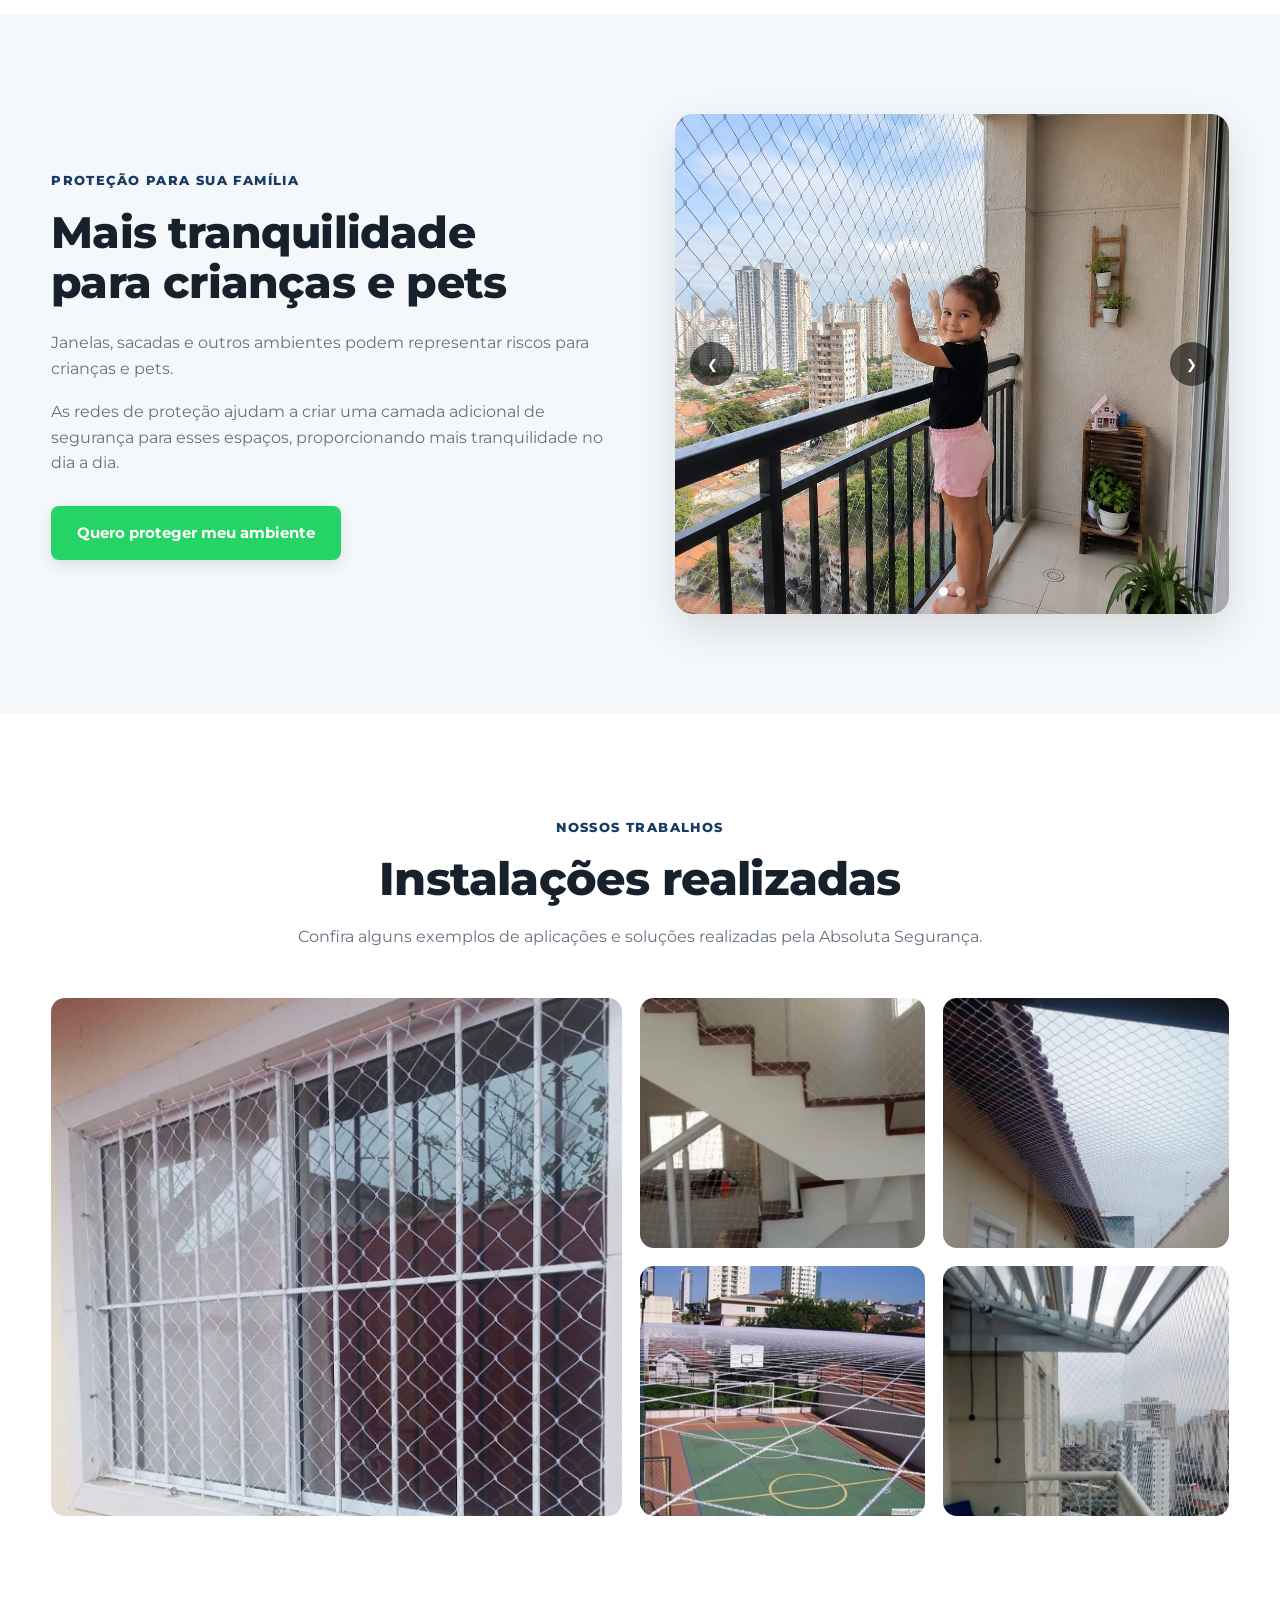
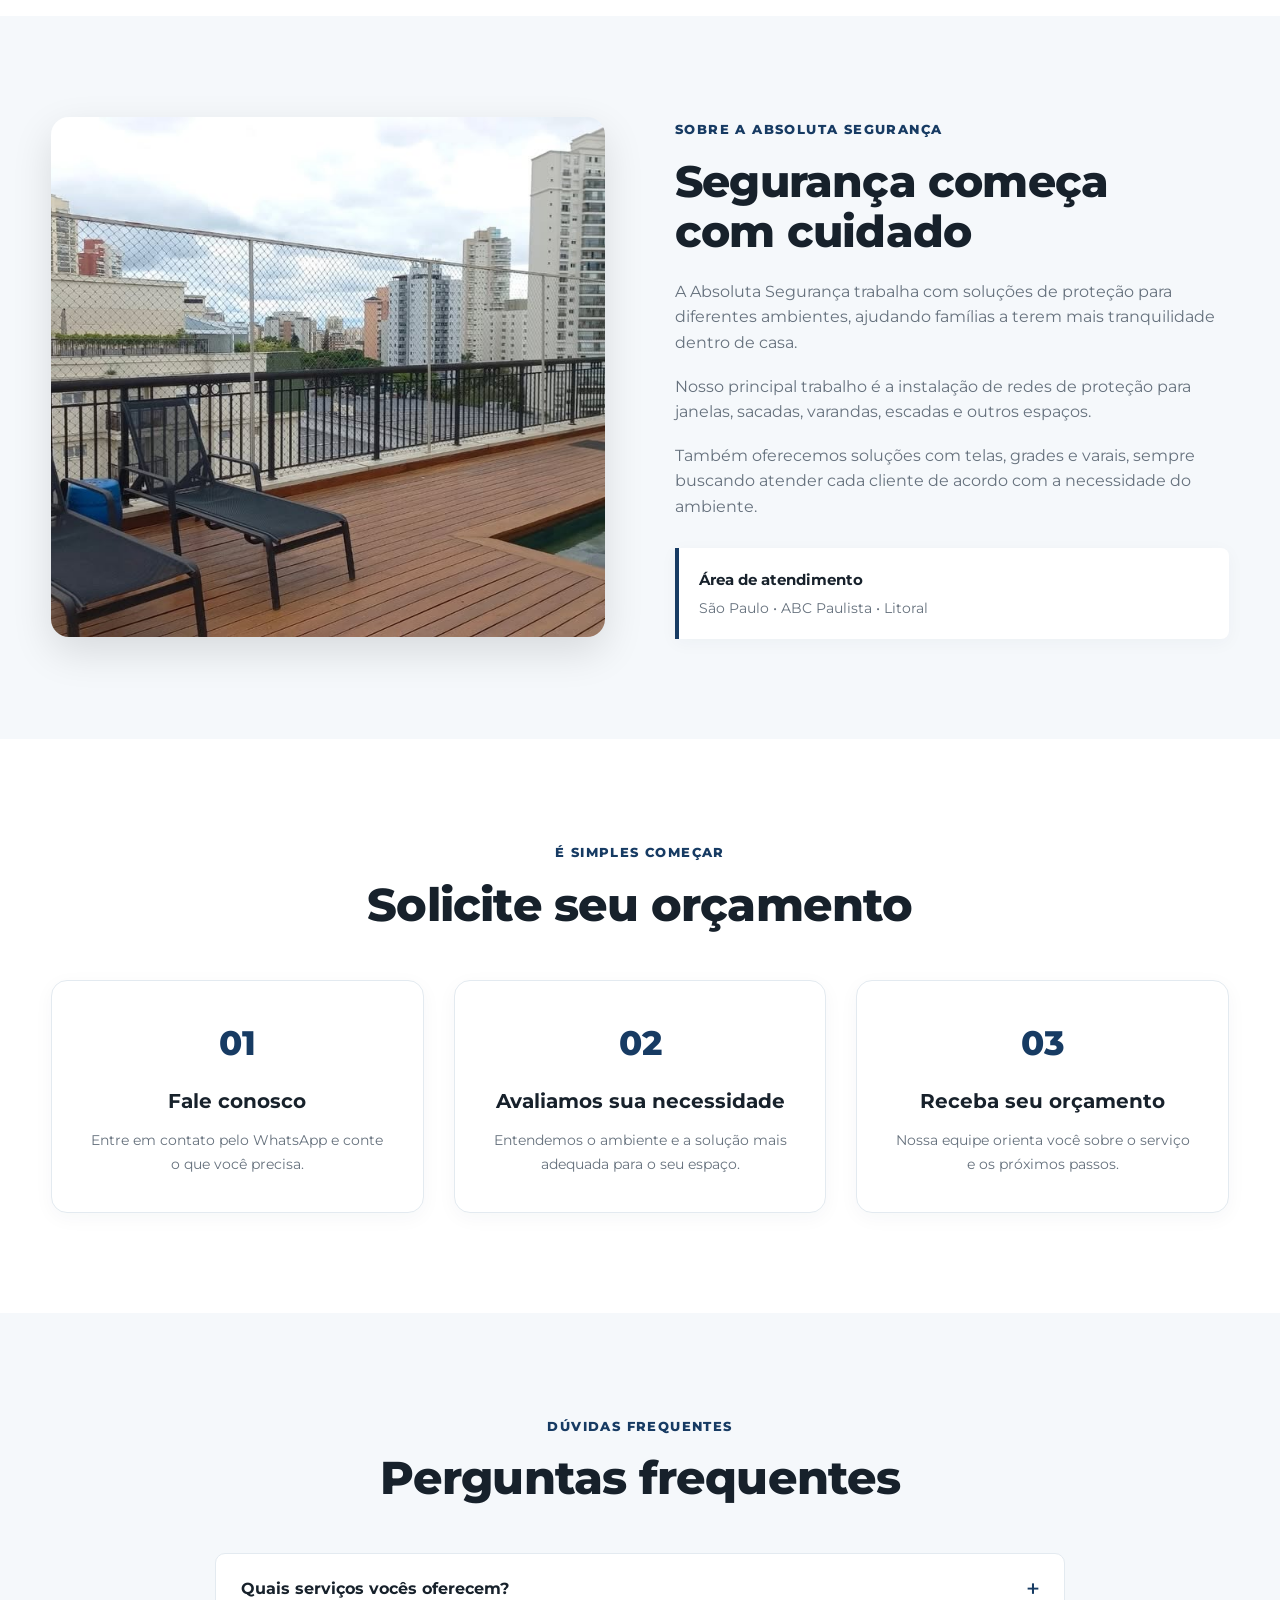
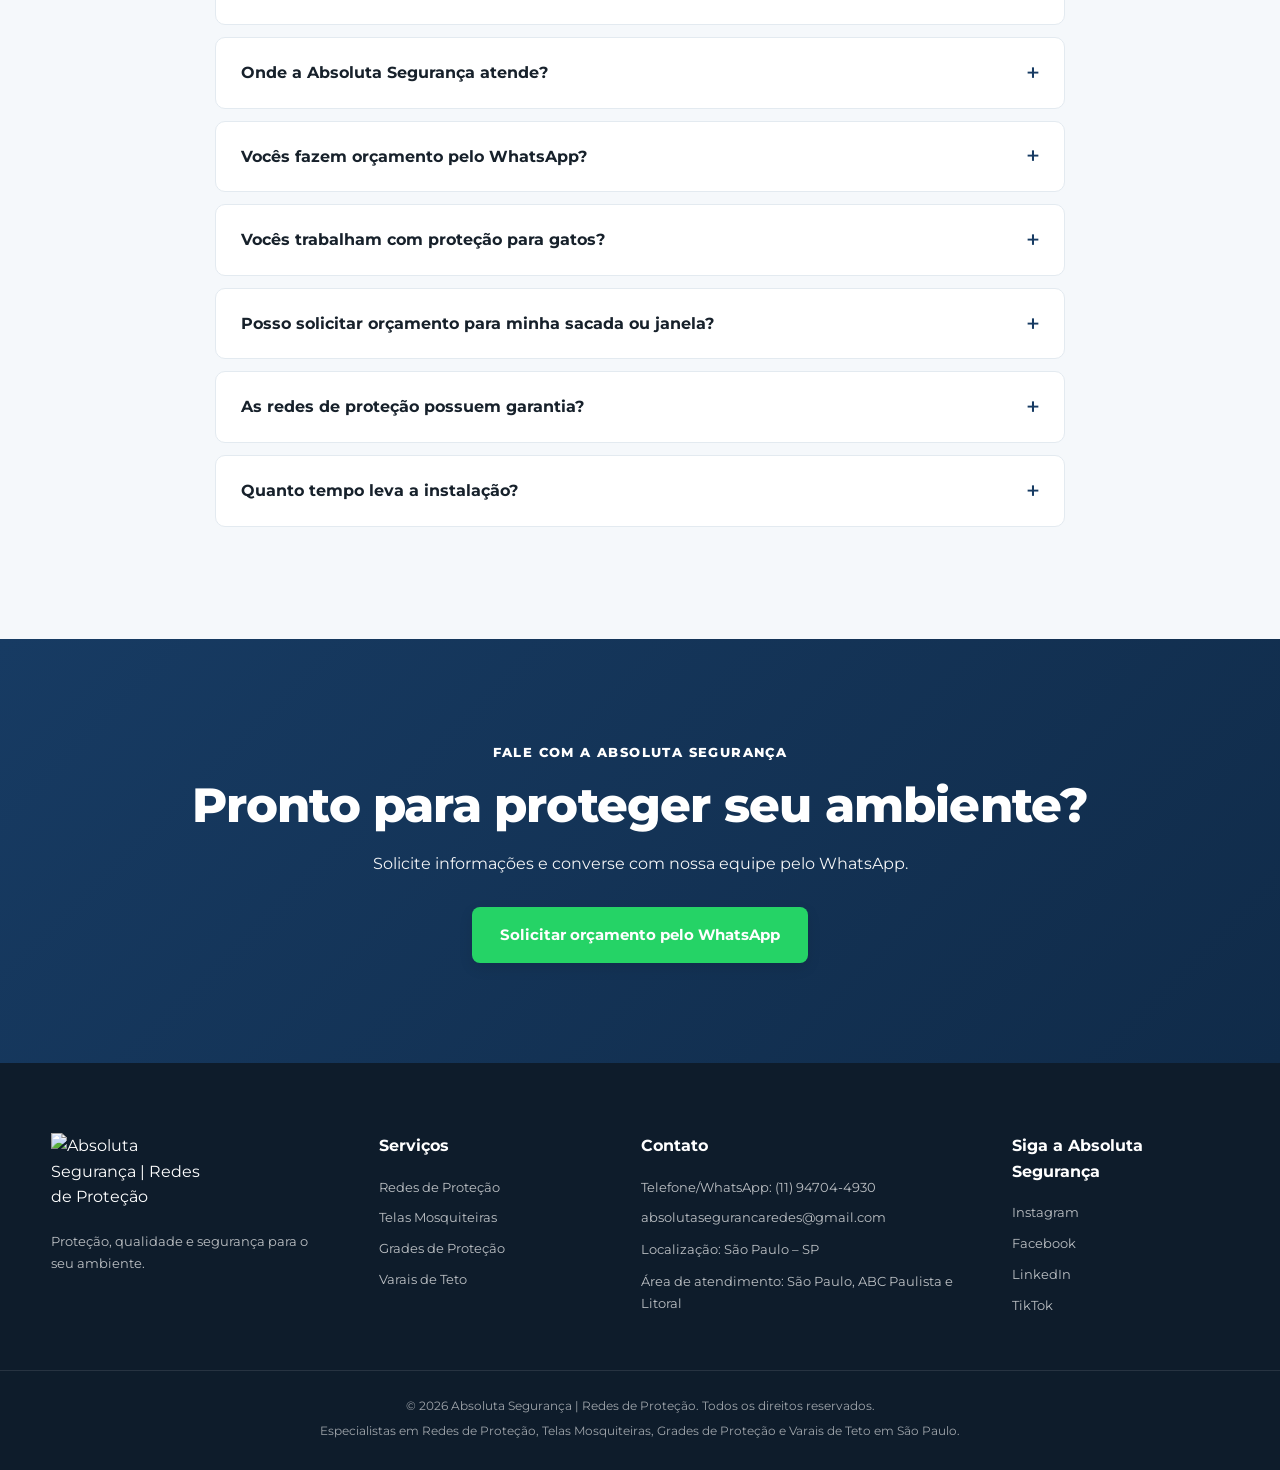
==== commit 7170b9c3: "Update index.html" ====
--- a/index.html
+++ b/index.html
@@ -34,7 +34,7 @@
 
 <meta
     name="theme-color"
-    content="#001F4D">
+    content="#001F4D"
 />
 
 <!-- =========================
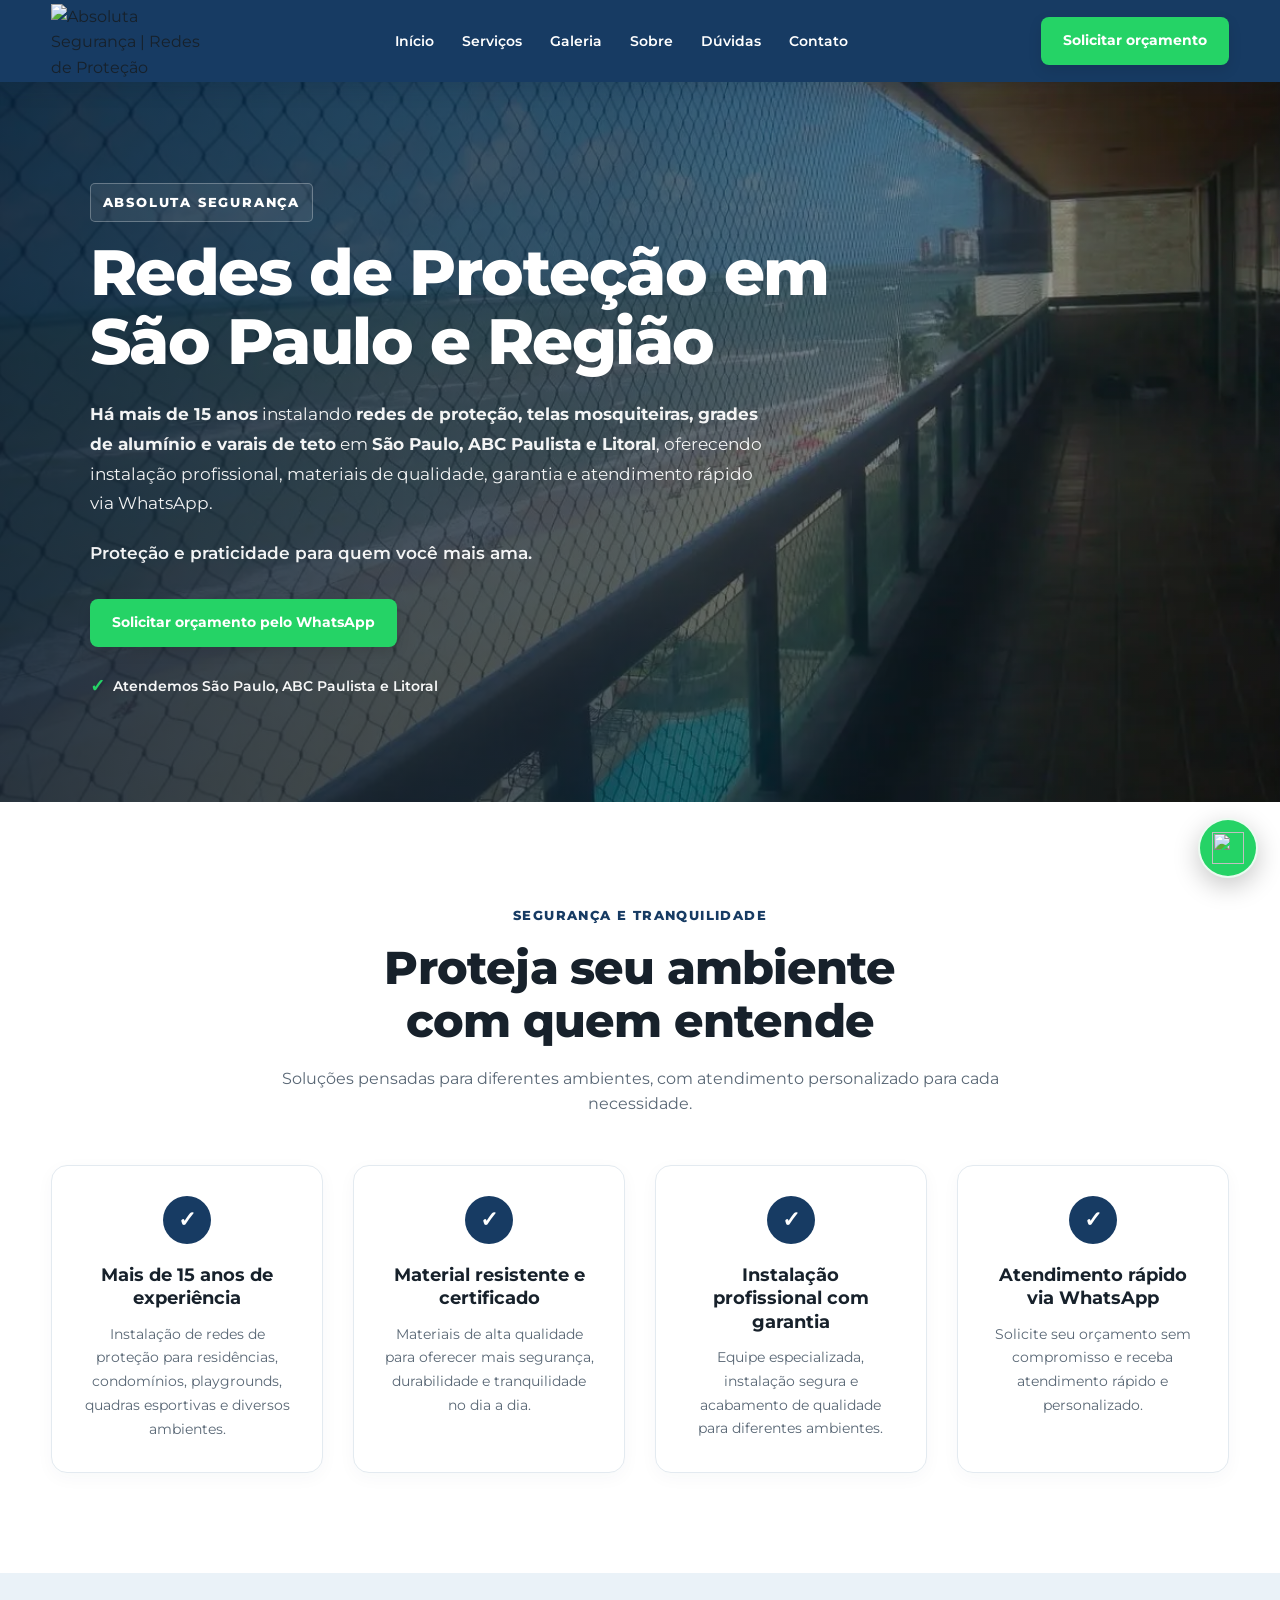
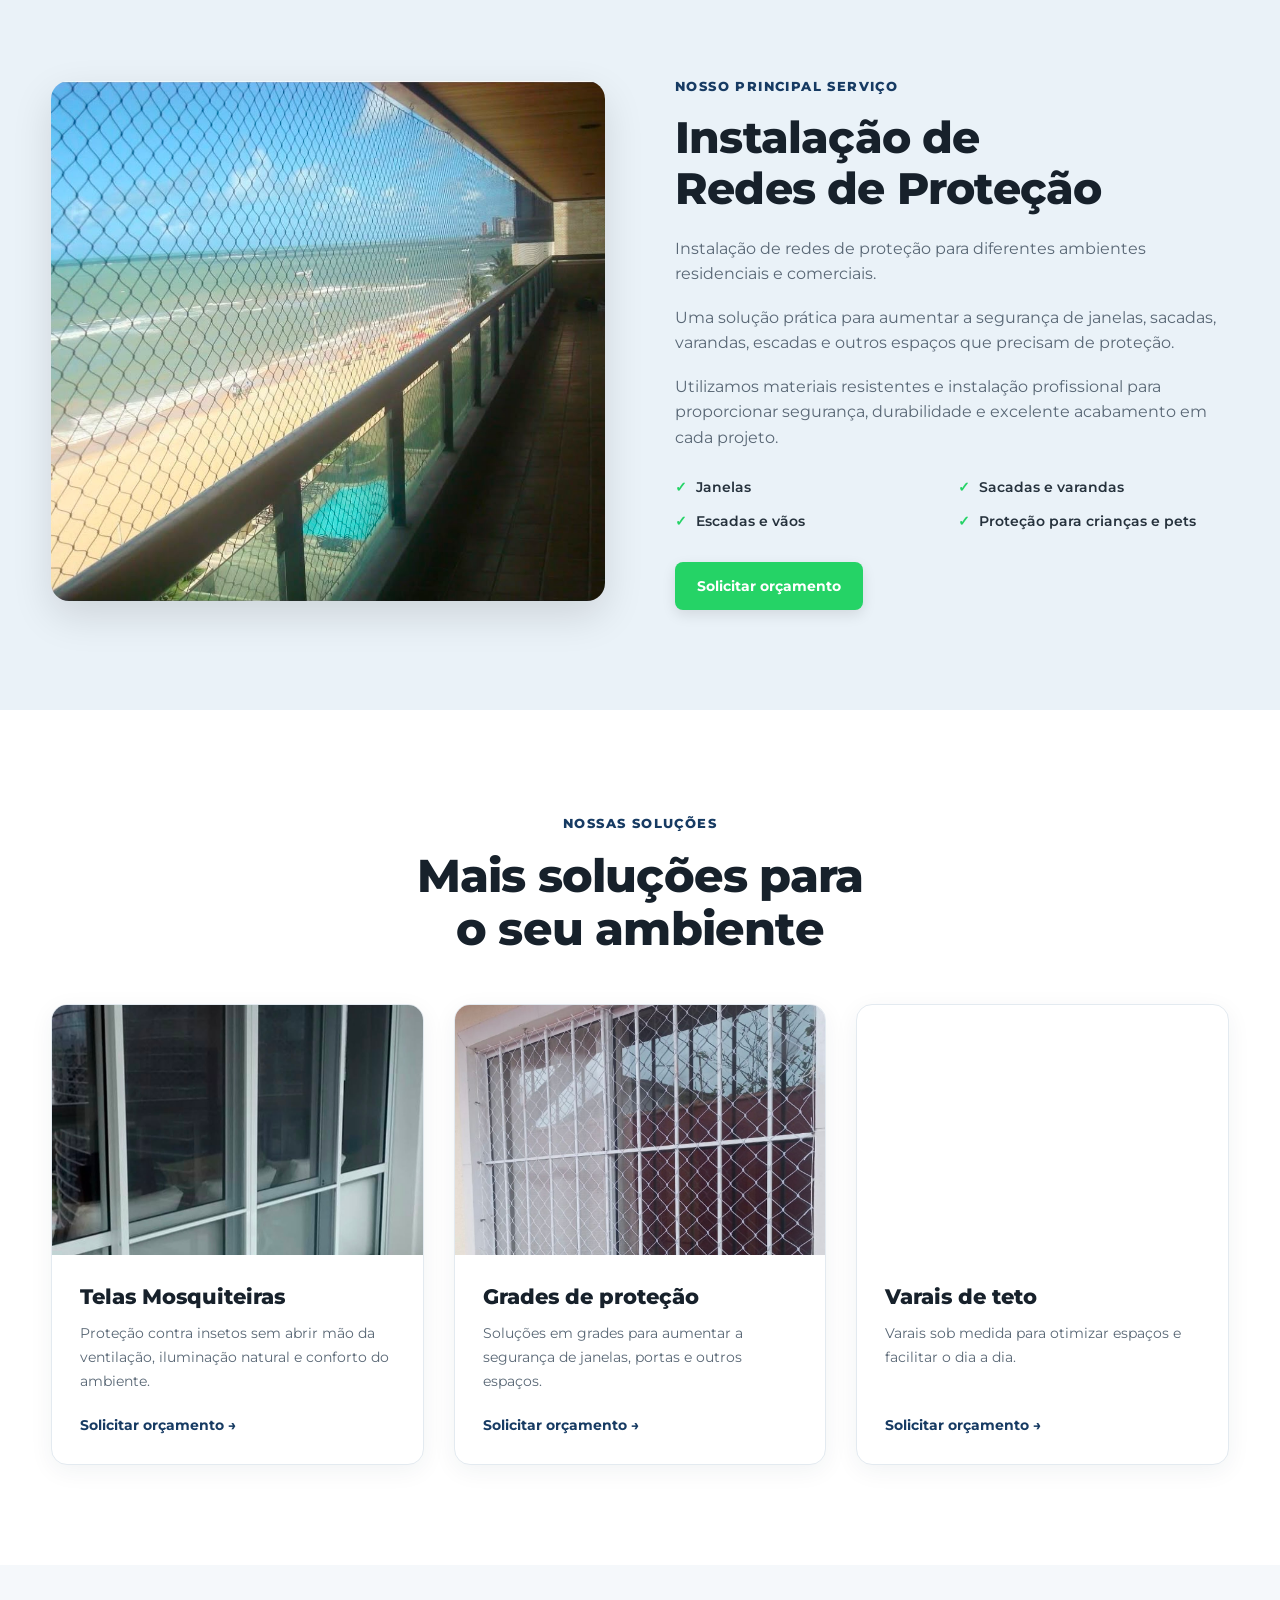
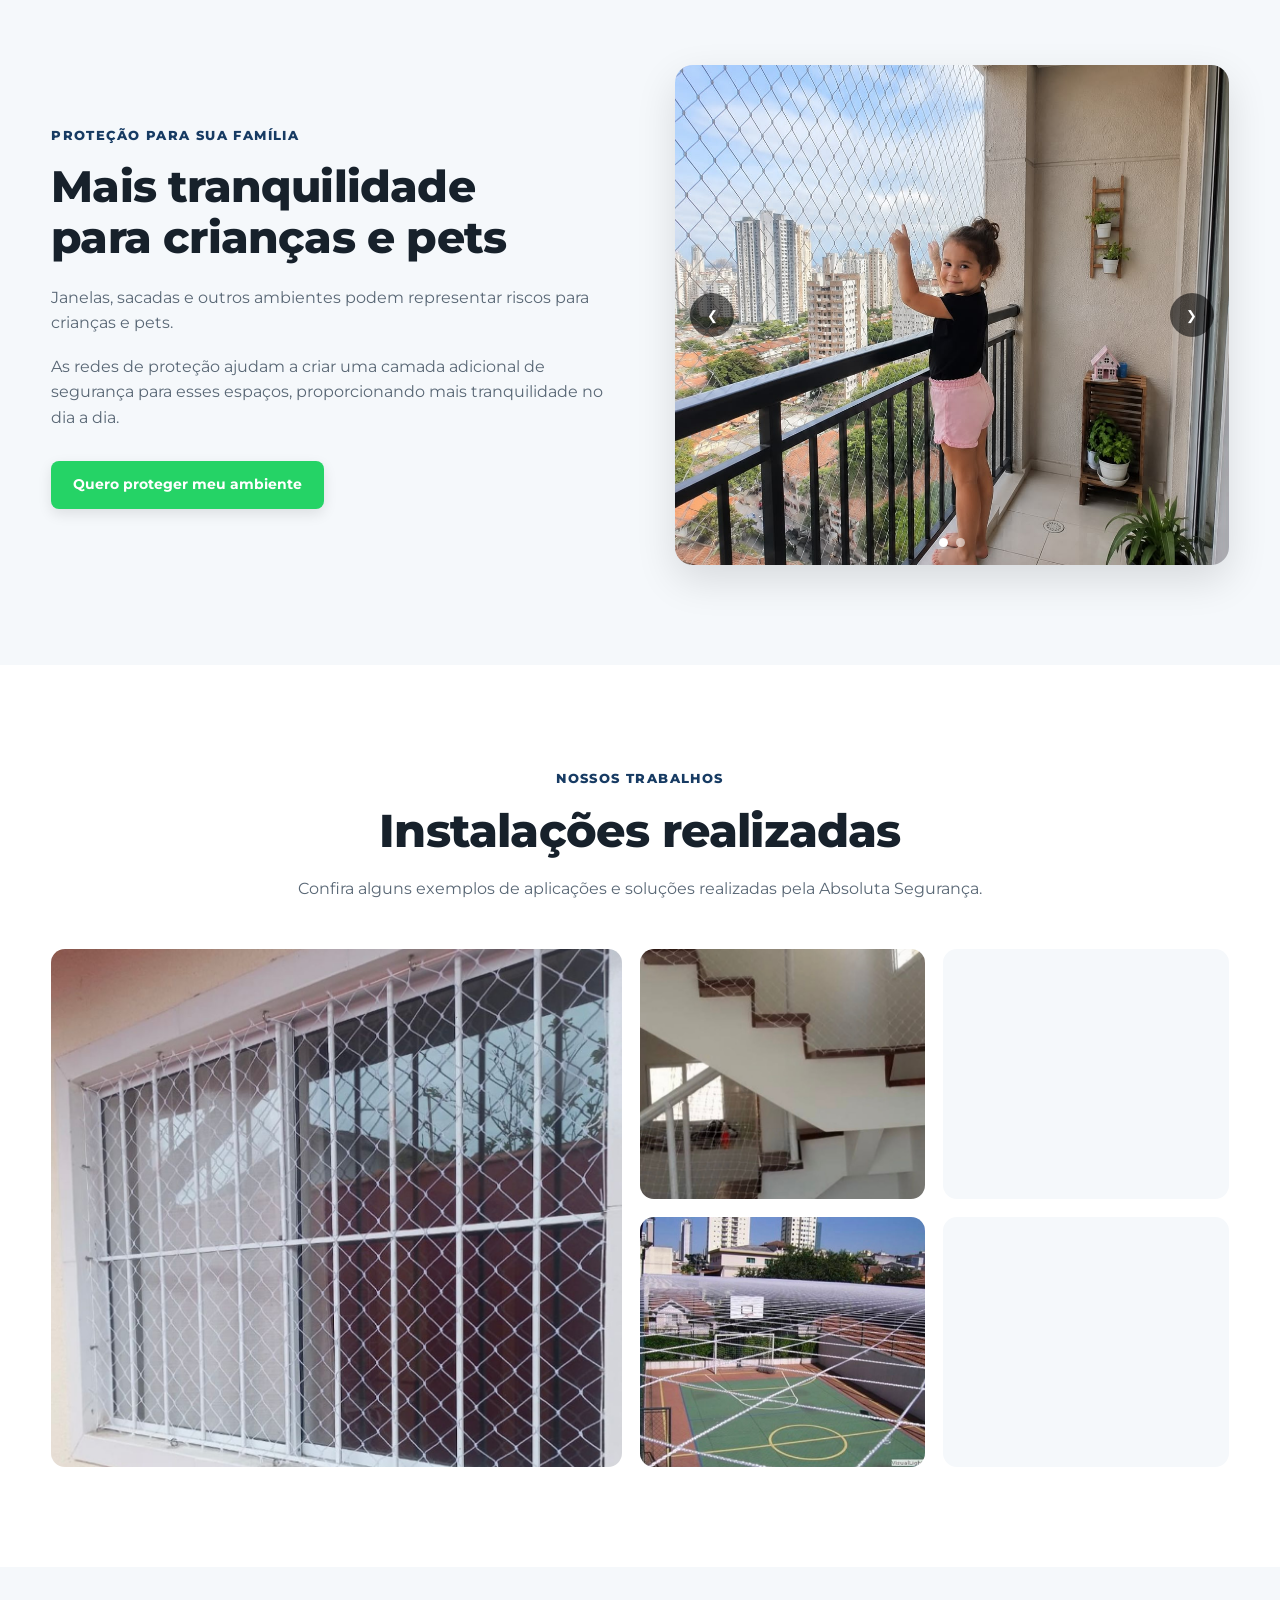
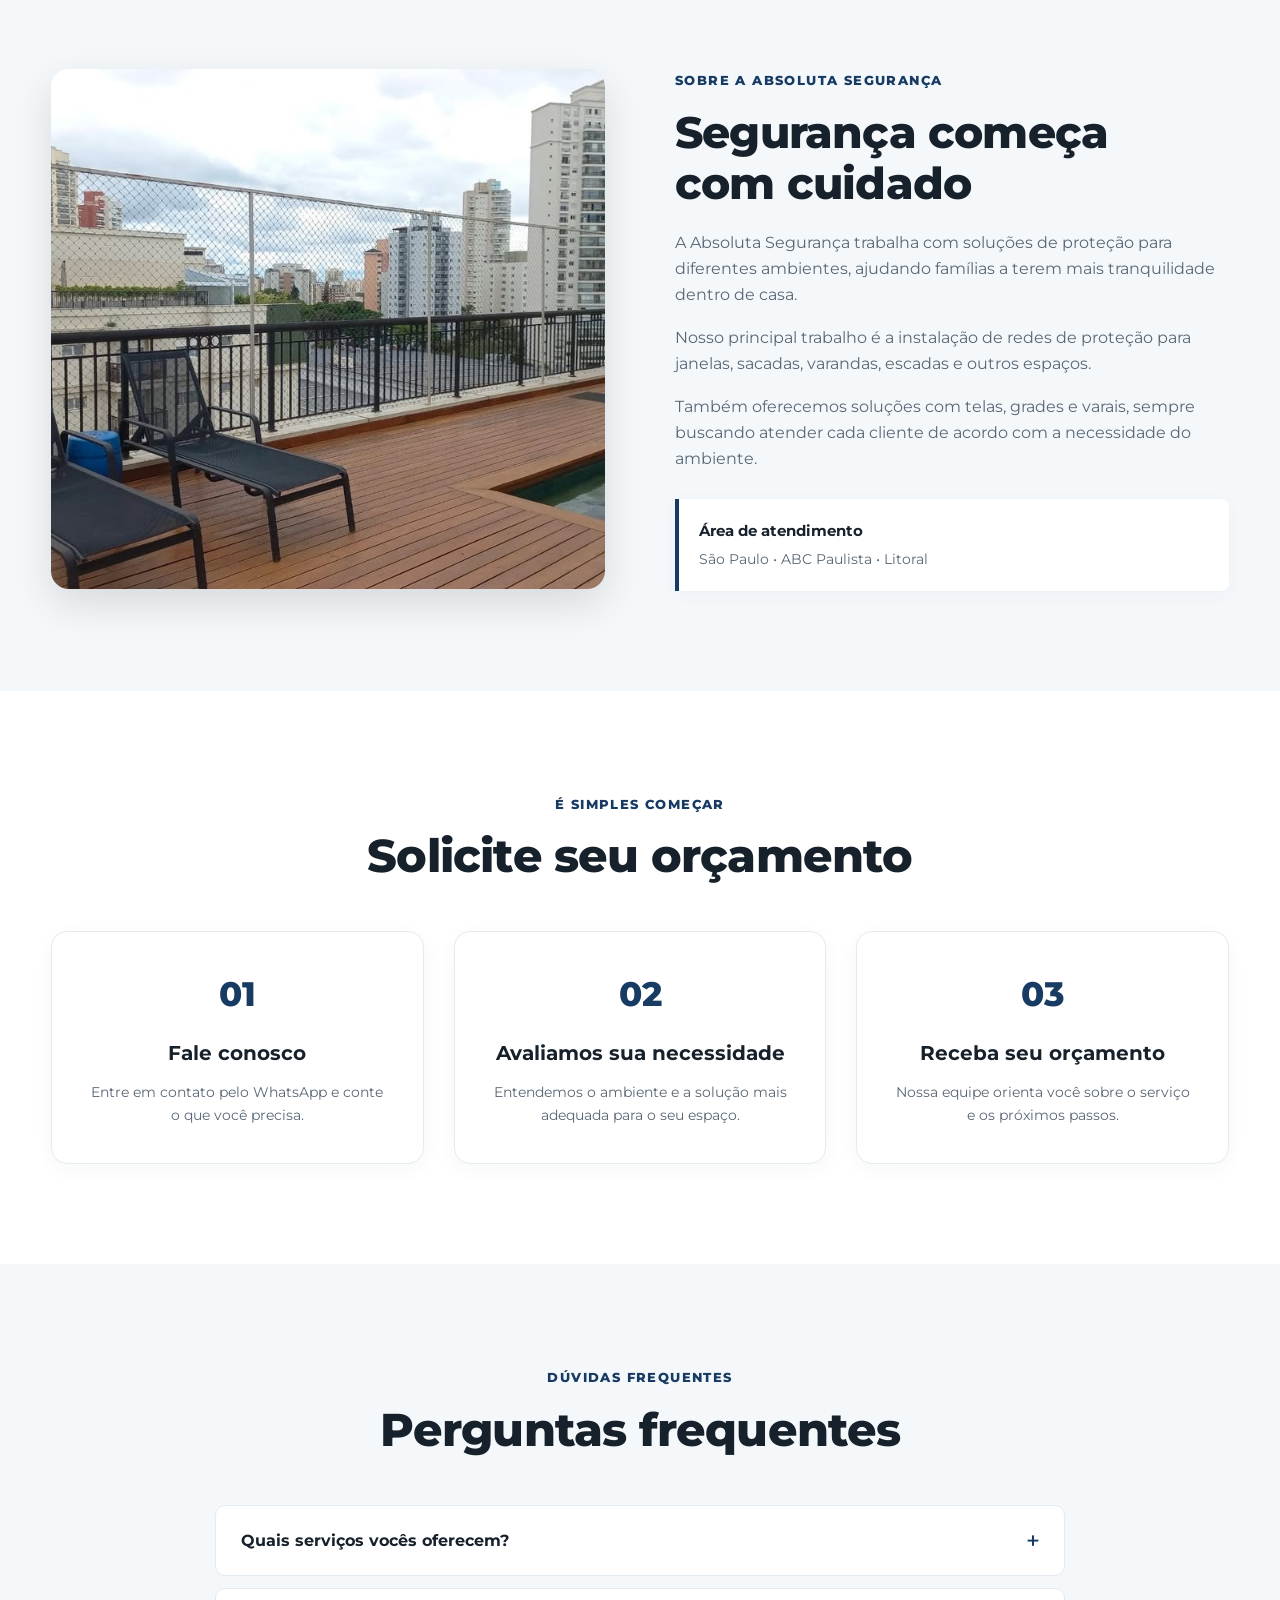
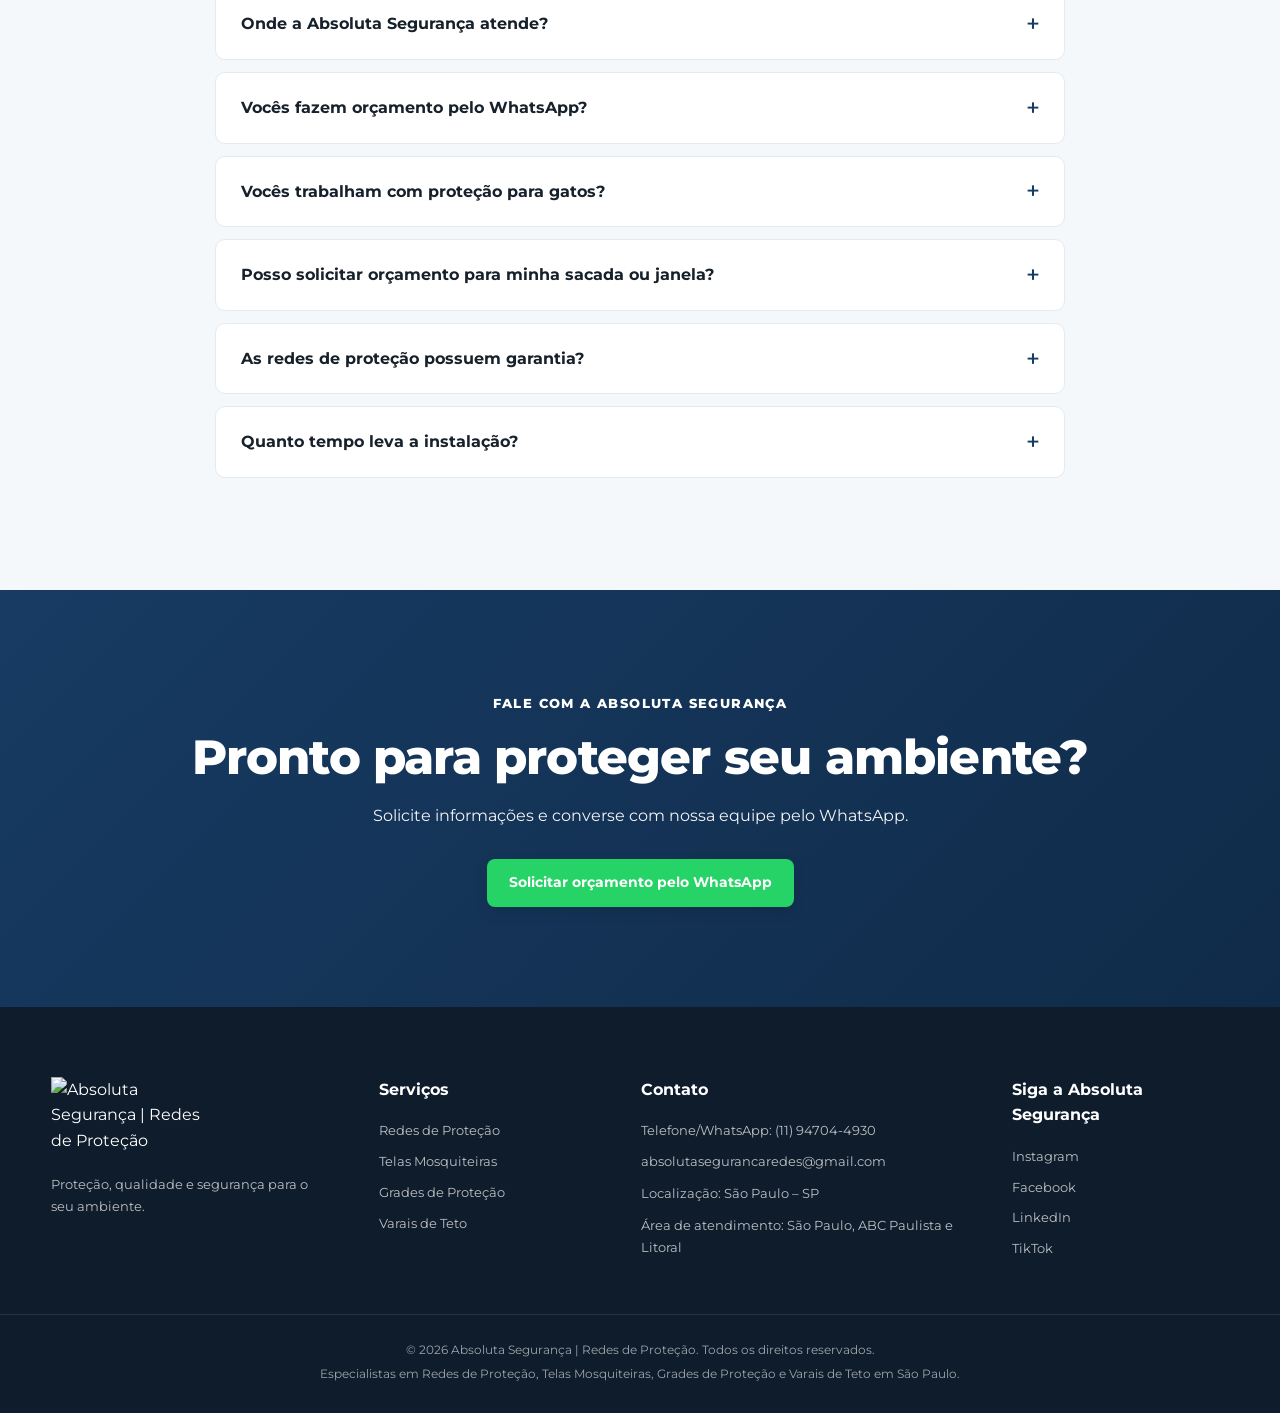
==== commit ba3327f1: "Update index.html" ====
--- a/index.html
+++ b/index.html
@@ -1,1301 +1,767 @@
 <!DOCTYPE html>
-
 <html lang="pt-BR">
 <head>
-
-<meta charset="utf-8"/>
-
-<meta
-    content="width=device-width, initial-scale=1.0"
-    name="viewport"
-/>
-
-<title>Redes de Proteção em São Paulo | Absoluta Segurança</title>
-
-<meta
-    content="Instalação de redes de proteção em São Paulo, ABC Paulista e Litoral. Mais de 15 anos de experiência, instalação profissional e garantia. Solicite seu orçamento."
-    name="description"
-/>
-
-<meta
-    content="index, follow"
-    name="robots"
-/>
-
-<link
-    rel="canonical"
-    href="https://www.absolutasegurancaredes.com/"
-/>
-
-<meta
-    name="author"
-    content="Absoluta Segurança"
-/>
-
-<meta
-    name="theme-color"
-    content="#001F4D"
-/>
-
-<!-- =========================
-     OPEN GRAPH
-========================== -->
-
-<meta
-    property="og:type"
-    content="website"
-/>
-
-<meta
-    property="og:title"
-    content="Redes de Proteção em São Paulo | Absoluta Segurança"
-/>
-
-<meta
-    property="og:description"
-    content="Instalação de redes de proteção, telas mosquiteiras, grades e varais de teto em São Paulo, ABC Paulista e Litoral."
-/>
-
-<meta
-    property="og:url"
-    content="https://www.absolutasegurancaredes.com/"
-/>
-
-<meta
-    property="og:site_name"
-    content="Absoluta Segurança"
-/>
-
-<meta
-    property="og:locale"
-    content="pt_BR"
-/>
-
-<meta
-    property="og:image"
-    content="https://www.absolutasegurancaredes.com/logo.jpeg"
-/>
-
-<!-- =========================
-     TWITTER / X
-========================== -->
-
-<meta
-    name="twitter:card"
-    content="summary_large_image"
-/>
-
-<meta
-    name="twitter:title"
-    content="Redes de Proteção em São Paulo | Absoluta Segurança"
-/>
-
-<meta
-    name="twitter:description"
-    content="Instalação de redes de proteção, telas mosquiteiras, grades e varais de teto em São Paulo, ABC Paulista e Litoral."
-/>
-
-<meta
-    name="twitter:image"
-    content="https://www.absolutasegurancaredes.com/logo.jpeg"
-/>
-
-<!-- =========================
-     GOOGLE ADS + GOOGLE ANALYTICS 4
-========================== -->
-
-<script
-    async
-    src="https://www.googletagmanager.com/gtag/js?id=AW-17518062294">
-</script>
-
-<script>
-
-window.dataLayer = window.dataLayer || [];
-
-function gtag(){
-    dataLayer.push(arguments);
-}
-
-gtag('js', new Date());
-
-gtag('config', 'AW-17518062294');
-
-gtag('config', 'G-J08HYK3CEN');
-
-</script>
-
-<!-- =========================
-     GOOGLE FONTS
-========================== -->
-
-<link
-    href="https://fonts.googleapis.com"
-    rel="preconnect"
-/>
-
-<link
-    crossorigin
-    href="https://fonts.gstatic.com"
-    rel="preconnect"
-/>
-
-<link
-    href="https://fonts.googleapis.com/css2?family=Montserrat:wght@400;500;600;700;800&display=swap"
-    rel="stylesheet"
-/>
-
-<!-- =========================
-     CSS
-========================== -->
-
-<link
-    href="estilos.css"
-    rel="stylesheet"
-/>
-
-<!-- =========================
-     DADOS ESTRUTURADOS
-========================== -->
-
-<script type="application/ld+json">
-
-{
-    "@context": "https://schema.org",
-    "@type": "HomeAndConstructionBusiness",
-    "@id": "https://www.absolutasegurancaredes.com/#organization",
-
-    "name": "Absoluta Segurança | Redes de Proteção",
-
-    "url": "https://www.absolutasegurancaredes.com/",
-
-    "logo": "https://www.absolutasegurancaredes.com/logo.jpeg",
-
-    "image": "https://www.absolutasegurancaredes.com/logo.jpeg",
-
-    "description": "Especializada na instalação de redes de proteção, telas mosquiteiras, grades de proteção e varais de teto em São Paulo, ABC Paulista e Litoral.",
-
-    "telephone": "+55-11-94704-4930",
-
-    "email": "absolutasegurancaredes@gmail.com",
-
-    "address": {
-        "@type": "PostalAddress",
-        "addressLocality": "São Paulo",
-        "addressRegion": "SP",
-        "addressCountry": "BR"
-    },
-
-    "areaServed": [
-        {
-            "@type": "City",
-            "name": "São Paulo"
+    <meta charset="utf-8">
+    <meta name="viewport" content="width=device-width, initial-scale=1">
+
+    <title>Redes de Proteção em São Paulo | Absoluta Segurança</title>
+
+    <meta name="description" content="Instalação de redes de proteção em São Paulo, ABC Paulista e Litoral. Mais de 15 anos de experiência, instalação profissional e garantia. Solicite seu orçamento.">
+    <meta name="robots" content="index, follow">
+    <meta name="author" content="Absoluta Segurança">
+    <meta name="theme-color" content="#001F4D">
+
+    <link rel="canonical" href="https://www.absolutasegurancaredes.com/">
+
+    <!-- Open Graph -->
+    <meta property="og:type" content="website">
+    <meta property="og:title" content="Redes de Proteção em São Paulo | Absoluta Segurança">
+    <meta property="og:description" content="Instalação de redes de proteção, telas mosquiteiras, grades e varais de teto em São Paulo, ABC Paulista e Litoral.">
+    <meta property="og:url" content="https://www.absolutasegurancaredes.com/">
+    <meta property="og:site_name" content="Absoluta Segurança">
+    <meta property="og:locale" content="pt_BR">
+    <meta property="og:image" content="https://www.absolutasegurancaredes.com/logo.jpeg">
+
+    <!-- Twitter / X -->
+    <meta name="twitter:card" content="summary_large_image">
+    <meta name="twitter:title" content="Redes de Proteção em São Paulo | Absoluta Segurança">
+    <meta name="twitter:description" content="Instalação de redes de proteção, telas mosquiteiras, grades e varais de teto em São Paulo, ABC Paulista e Litoral.">
+    <meta name="twitter:image" content="https://www.absolutasegurancaredes.com/logo.jpeg">
+
+    <!-- Antecipar o carregamento da imagem principal do banner -->
+    <link
+        rel="preload"
+        as="image"
+        href="imagens/rede%20na%20sacada%20da%20praia.webp"
+        fetchpriority="high"
+    >
+
+    <!-- Google Ads e Google Analytics 4 -->
+    <script async src="https://www.googletagmanager.com/gtag/js?id=AW-17518062294"></script>
+    <script>
+        window.dataLayer = window.dataLayer || [];
+
+        function gtag() {
+            dataLayer.push(arguments);
+        }
+
+        gtag('js', new Date());
+        gtag('config', 'AW-17518062294');
+        gtag('config', 'G-J08HYK3CEN');
+    </script>
+
+    <!-- Google Fonts -->
+    <link rel="preconnect" href="https://fonts.googleapis.com">
+    <link rel="preconnect" href="https://fonts.gstatic.com" crossorigin>
+
+    <link
+        rel="stylesheet"
+        href="https://fonts.googleapis.com/css2?family=Montserrat:wght@400;500;600;700;800&display=swap"
+        media="print"
+        onload="this.media='all'"
+    >
+
+    <noscript>
+        <link
+            rel="stylesheet"
+            href="https://fonts.googleapis.com/css2?family=Montserrat:wght@400;500;600;700;800&display=swap"
+        >
+    </noscript>
+
+    <!-- CSS principal -->
+    <link rel="stylesheet" href="estilos.css">
+
+    <!-- Dados estruturados -->
+    <script type="application/ld+json">
+    {
+        "@context": "https://schema.org",
+        "@type": "HomeAndConstructionBusiness",
+        "@id": "https://www.absolutasegurancaredes.com/#organization",
+        "name": "Absoluta Segurança | Redes de Proteção",
+        "url": "https://www.absolutasegurancaredes.com/",
+        "logo": "https://www.absolutasegurancaredes.com/logo.jpeg",
+        "image": "https://www.absolutasegurancaredes.com/logo.jpeg",
+        "description": "Especializada na instalação de redes de proteção, telas mosquiteiras, grades de proteção e varais de teto em São Paulo, ABC Paulista e Litoral.",
+        "telephone": "+55-11-94704-4930",
+        "email": "absolutasegurancaredes@gmail.com",
+        "address": {
+            "@type": "PostalAddress",
+            "addressLocality": "São Paulo",
+            "addressRegion": "SP",
+            "addressCountry": "BR"
         },
-        {
-            "@type": "AdministrativeArea",
-            "name": "ABC Paulista"
-        },
-        {
-            "@type": "AdministrativeArea",
-            "name": "Litoral de São Paulo"
-        }
-    ],
-
-    "serviceType": [
-        "Redes de Proteção",
-        "Telas Mosquiteiras",
-        "Grades de Proteção",
-        "Varais de Teto"
-    ],
-
-    "sameAs": [
-        "https://www.instagram.com/absolutasegurancaredes",
-        "https://www.facebook.com/profile.php?id=61561650110789",
-        "https://www.linkedin.com/company/absolutaseguranca/",
-        "https://www.tiktok.com/@absolutasegurancaredes"
-    ]
-}
-
-</script>
-
+        "areaServed": [
+            {
+                "@type": "City",
+                "name": "São Paulo"
+            },
+            {
+                "@type": "AdministrativeArea",
+                "name": "ABC Paulista"
+            },
+            {
+                "@type": "AdministrativeArea",
+                "name": "Litoral de São Paulo"
+            }
+        ],
+        "serviceType": [
+            "Redes de Proteção",
+            "Telas Mosquiteiras",
+            "Grades de Proteção",
+            "Varais de Teto"
+        ],
+        "sameAs": [
+            "https://www.instagram.com/absolutasegurancaredes",
+            "https://www.facebook.com/profile.php?id=61561650110789",
+            "https://www.linkedin.com/company/absolutaseguranca/",
+            "https://www.tiktok.com/@absolutasegurancaredes"
+        ]
+    }
+    </script>
 </head>
 
 <body>
 
-<!-- =========================
-     HEADER
-========================== -->
-
 <header class="header" id="header">
-
-<a
-    aria-label="Absoluta Segurança"
-    class="logo"
-    href="#inicio"
->
-
-<img
-    alt="Absoluta Segurança | Redes de Proteção"
-    src="logo.jpeg"
-/>
-
-</a>
-
-<button
-    aria-expanded="false"
-    aria-label="Abrir menu"
-    class="menu-toggle"
-    type="button"
->
-    ☰
-</button>
-
-<nav id="nav">
-
-<a href="#inicio">Início</a>
-
-<a href="#servicos">Serviços</a>
-
-<a href="#galeria">Galeria</a>
-
-<a href="#sobre">Sobre</a>
-
-<a href="#faq">Dúvidas</a>
-
-<a href="#contato">Contato</a>
-
-</nav>
-
-<a
-    class="btn-whatsapp js-whatsapp"
-    href="https://wa.me/5511947044930?text=Ol%C3%A1%2C%20vim%20pelo%20site%20da%20Absoluta%20Seguran%C3%A7a%20e%20gostaria%20de%20solicitar%20um%20or%C3%A7amento."
-    rel="noopener noreferrer"
-    target="_blank"
->
-    Solicitar orçamento
-</a>
-
+    <a aria-label="Absoluta Segurança" class="logo" href="#inicio">
+        <img
+            alt="Absoluta Segurança | Redes de Proteção"
+            src="logo.jpeg"
+            width="150"
+            height="75"
+        >
+    </a>
+
+    <button
+        aria-expanded="false"
+        aria-controls="nav"
+        aria-label="Abrir menu"
+        class="menu-toggle"
+        type="button"
+    >
+        ☰
+    </button>
+
+    <nav id="nav" aria-label="Navegação principal">
+        <a href="#inicio">Início</a>
+        <a href="#servicos">Serviços</a>
+        <a href="#galeria">Galeria</a>
+        <a href="#sobre">Sobre</a>
+        <a href="#faq">Dúvidas</a>
+        <a href="#contato">Contato</a>
+    </nav>
+
+    <a
+        class="btn-whatsapp js-whatsapp"
+        href="https://wa.me/5511947044930?text=Ol%C3%A1%2C%20vim%20pelo%20site%20da%20Absoluta%20Seguran%C3%A7a%20e%20gostaria%20de%20solicitar%20um%20or%C3%A7amento."
+        rel="noopener noreferrer"
+        target="_blank"
+    >
+        Solicitar orçamento
+    </a>
 </header>
 
 <main>
 
-<!-- =========================
-     HERO
-========================== -->
-
-<section class="hero" id="inicio">
-
-<div class="hero-overlay"></div>
-
-<div class="hero-content">
-
-<span class="hero-label">
-    ABSOLUTA SEGURANÇA
-</span>
-
-<h1>
-    Redes de Proteção em São Paulo e Região
-</h1>
-
-<p>
-
-<strong>Há mais de 15 anos</strong> instalando
-<strong>redes de proteção, telas mosquiteiras,
-grades de alumínio e varais de teto</strong>
-em <strong>São Paulo, ABC Paulista e Litoral</strong>,
-oferecendo instalação profissional, materiais de qualidade,
-garantia e atendimento rápido via WhatsApp.
-
-</p>
-
-<p class="hero-subtitle">
-    Proteção e praticidade para quem você mais ama.
-</p>
-
-<div class="hero-buttons">
-
-<a
-    class="btn-primary js-whatsapp"
-    href="https://wa.me/5511947044930?text=Ol%C3%A1%2C%20vim%20pelo%20site%20da%20Absoluta%20Seguran%C3%A7a%20e%20gostaria%20de%20solicitar%20um%20or%C3%A7amento."
-    rel="noopener noreferrer"
-    target="_blank"
->
-    Solicitar orçamento pelo WhatsApp
-</a>
-
-</div>
-
-<div class="hero-location">
-
-<span>✓</span>
-
-    Atendemos São Paulo, ABC Paulista e Litoral
-
-</div>
-
-</div>
-
-</section>
-
-<!-- =========================
-     BENEFÍCIOS
-========================== -->
-
-<section class="beneficios">
-
-<div class="container">
-
-<div class="section-heading">
-
-<span class="section-label">
-    SEGURANÇA E TRANQUILIDADE
-</span>
-
-<h2>
-    Proteja seu ambiente com quem entende
-</h2>
-
-<p>
-    Soluções pensadas para diferentes ambientes,
-    com atendimento personalizado para cada necessidade.
-</p>
-
-</div>
-
-<div class="beneficios-grid">
-
-<div class="beneficio">
-
-<div class="beneficio-icon">
-    ✓
-</div>
-
-<h3>
-    Mais de 15 anos de experiência
-</h3>
-
-<p>
-    Instalação de Redes de proteção para residências,
-    condomínios, playgrounds, quadras esportivas e
-    diversos ambientes.
-</p>
-
-</div>
-
-<div class="beneficio">
-
-<div class="beneficio-icon">
-    ✓
-</div>
-
-<h3>
-    Material resistente e certificado
-</h3>
-
-<p>
-    Materiais de alta qualidade para oferecer mais
-    segurança, durabilidade e tranquilidade no dia a dia.
-</p>
-
-</div>
-
-<div class="beneficio">
-
-<div class="beneficio-icon">
-    ✓
-</div>
-
-<h3>
-    Instalação profissional com garantia
-</h3>
-
-<p>
-    Equipe especializada, instalação segura e acabamento
-    de qualidade para diferentes ambientes.
-</p>
-
-</div>
-
-<div class="beneficio">
-
-<div class="beneficio-icon">
-    ✓
-</div>
-
-<h3>
-    Atendimento rápido via WhatsApp
-</h3>
-
-<p>
-    Solicite seu orçamento sem compromisso e receba
-    atendimento rápido e personalizado.
-</p>
-
-</div>
-
-</div>
-
-</div>
-
-</section>
-
-<!-- =========================
-     SERVIÇO PRINCIPAL
-========================== -->
-
-<section
-    class="servico-destaque"
-    id="servicos"
->
-
-<div class="container servico-destaque-grid">
-
-<div class="servico-imagem">
-
-<img
-    alt="Rede de proteção instalada em sacada"
-    loading="lazy"
-    src="imagens/rede na sacada da praia.jpeg"
-/>
-
-</div>
-
-<div class="servico-texto">
-
-<span class="section-label">
-    NOSSO PRINCIPAL SERVIÇO
-</span>
-
-<h2>
-    Instalação de Redes de Proteção
-</h2>
-
-<p>
-    Instalação de redes de proteção para diferentes
-    ambientes residenciais e comerciais.
-</p>
-
-<p>
-    Uma solução prática para aumentar a segurança
-    de janelas, sacadas, varandas, escadas e outros
-    espaços que precisam de proteção.
-</p>
-
-<p>
-    Utilizamos materiais resistentes e instalação
-    profissional para proporcionar segurança,
-    durabilidade e excelente acabamento
-    em cada projeto.
-</p>
-
-<ul>
-
-<li>
-<span>✓</span>
-    Janelas
-</li>
-
-<li>
-<span>✓</span>
-    Sacadas e varandas
-</li>
-
-<li>
-<span>✓</span>
-    Escadas e vãos
-</li>
-
-<li>
-<span>✓</span>
-    Proteção para crianças e pets
-</li>
-
-</ul>
-
-<a
-    class="btn-primary js-whatsapp"
-    href="https://wa.me/5511947044930?text=Ol%C3%A1%2C%20vim%20pelo%20site%20e%20gostaria%20de%20solicitar%20um%20or%C3%A7amento%20para%20rede%20de%20prote%C3%A7%C3%A3o."
-    rel="noopener noreferrer"
-    target="_blank"
->
-    Solicitar orçamento
-</a>
-
-</div>
-
-</div>
-
-</section>
-
-<!-- =========================
-     OUTROS SERVIÇOS
-========================== -->
-
-<section class="servicos-secundarios">
-
-<div class="container">
-
-<div class="section-heading">
-
-<span class="section-label">
-    NOSSAS SOLUÇÕES
-</span>
-
-<h2>
-    Mais soluções para o seu ambiente
-</h2>
-
-</div>
-
-<div class="servicos-grid">
-
-<article class="servico-card">
-
-<img
-    alt="Tela mosquiteira instalada"
-    loading="lazy"
-    src="imagens/tela.jpeg"
-/>
-
-<div class="servico-card-content">
-
-<h3>
-    Telas Mosquiteiras
-</h3>
-
-<p>
-    Proteção contra insetos sem abrir mão da ventilação,
-    iluminação natural e conforto do ambiente.
-</p>
-
-<a
-    class="card-link js-whatsapp"
-    href="https://wa.me/5511947044930?text=Ol%C3%A1%2C%20gostaria%20de%20saber%20mais%20sobre%20telas%20mosquiteiras."
-    rel="noopener noreferrer"
-    target="_blank"
->
-    Solicitar orçamento →
-</a>
-
-</div>
-
-</article>
-
-<article class="servico-card">
-
-<img
-    alt="Grade de proteção instalada em janela"
-    loading="lazy"
-    src="imagens/rede na janela.jpeg"
-/>
-
-<div class="servico-card-content">
-
-<h3>
-    Grades de proteção
-</h3>
-
-<p>
-    Soluções em grades para aumentar a segurança
-    de janelas, portas e outros espaços.
-</p>
-
-<a
-    class="card-link js-whatsapp"
-    href="https://wa.me/5511947044930?text=Ol%C3%A1%2C%20gostaria%20de%20saber%20mais%20sobre%20grades%20de%20prote%C3%A7%C3%A3o."
-    rel="noopener noreferrer"
-    target="_blank"
->
-    Solicitar orçamento →
-</a>
-
-</div>
-
-</article>
-
-<article class="servico-card">
-
-<img
-    alt="Varal de teto instalado"
-    loading="lazy"
-    src="imagens/varal.jpeg"
-/>
-
-<div class="servico-card-content">
-
-<h3>
-    Varais de teto
-</h3>
-
-<p>
-    Varais sob medida para otimizar espaços
-    e facilitar o dia a dia.
-</p>
-
-<a
-    class="card-link js-whatsapp"
-    href="https://wa.me/5511947044930?text=Quero%20saber%20mais%20sobre%20varais%20de%20teto."
-    rel="noopener noreferrer"
-    target="_blank"
->
-    Solicitar orçamento →
-</a>
-
-</div>
-
-</article>
-
-</div>
-
-</div>
-
-</section>
-
-<!-- =========================
-     CRIANÇAS E PETS
-========================== -->
-
-<section class="protecao-familia">
-
-<div class="container familia-grid">
-
-<div class="familia-texto">
-
-<span class="section-label">
-    PROTEÇÃO PARA SUA FAMÍLIA
-</span>
-
-<h2>
-    Mais tranquilidade para crianças e pets
-</h2>
-
-<p>
-    Janelas, sacadas e outros ambientes podem
-    representar riscos para crianças e pets.
-</p>
-
-<p>
-    As redes de proteção ajudam a criar uma
-    camada adicional de segurança para esses
-    espaços, proporcionando mais tranquilidade
-    no dia a dia.
-</p>
-
-<a
-    class="btn-primary js-whatsapp"
-    href="https://wa.me/5511947044930?text=Ol%C3%A1%2C%20gostaria%20de%20solicitar%20um%20or%C3%A7amento%20para%20prote%C3%A7%C3%A3o%20de%20crian%C3%A7as%20e%20animais."
-    rel="noopener noreferrer"
-    target="_blank"
->
-    Quero proteger meu ambiente
-</a>
-
-</div>
-
-<div class="familia-imagem">
-
-<div class="familia-carrossel">
-
-<div class="familia-slides">
-
-<div class="familia-slide ativo">
-
-<img
-    alt="Criança protegida por rede de proteção"
-    loading="lazy"
-    src="imagens/criança segura na rede.jpeg"
-/>
-
-</div>
-
-<div class="familia-slide">
-
-<img
-    alt="Rede de proteção para animais de estimação"
-    loading="lazy"
-    src="imagens/animais de estimação.jpeg"
-/>
-
-</div>
-
-</div>
-
-<button
-    aria-label="Imagem anterior"
-    class="carrossel-btn anterior"
-    type="button"
->
-    ❮
-</button>
-
-<button
-    aria-label="Próxima imagem"
-    class="carrossel-btn proximo"
-    type="button"
->
-    ❯
-</button>
-
-<div class="carrossel-indicadores">
-
-<button
-    aria-label="Ver foto da criança"
-    class="indicador ativo"
-    type="button"
-></button>
-
-<button
-    aria-label="Ver foto dos animais"
-    class="indicador"
-    type="button"
-></button>
-
-</div>
-
-</div>
-
-</div>
-
-</div>
-
-</section>
-
-<!-- =========================
-     GALERIA
-========================== -->
-
-<section
-    class="galeria"
-    id="galeria"
->
-
-<div class="container">
-
-<div class="section-heading">
-
-<span class="section-label">
-    NOSSOS TRABALHOS
-</span>
-
-<h2>
-    Instalações realizadas
-</h2>
-
-<p>
-    Confira alguns exemplos de aplicações
-    e soluções realizadas pela Absoluta Segurança.
-</p>
-
-</div>
-
-<div class="galeria-grid">
-
-<div class="galeria-item grande">
-
-<img
-    alt="Rede de proteção instalada em janela"
-    loading="lazy"
-    src="imagens/rede na janela.jpeg"
-/>
-
-</div>
-
-<div class="galeria-item">
-
-<img
-    alt="Rede de proteção instalada em escada"
-    loading="lazy"
-    src="imagens/rede na escada.jpeg"
-/>
-
-</div>
-
-<div class="galeria-item">
-
-<img
-    alt="Rede de proteção instalada em ambiente"
-    loading="lazy"
-    src="imagens/rede no teto.jpeg"
-/>
-
-</div>
-
-<div class="galeria-item">
-
-<img
-    alt="Rede de proteção instalada em quadra"
-    loading="lazy"
-    src="imagens/rede na quadra.jpeg"
-/>
-
-</div>
-
-<div class="galeria-item">
-
-<img
-    alt="Varal e rede de proteção instalados"
-    loading="lazy"
-    src="imagens/varal e rede.jpeg"
-/>
-
-</div>
-
-</div>
-
-</div>
-
-</section>
-
-<!-- =========================
-     SOBRE
-========================== -->
-
-<section
-    class="sobre"
-    id="sobre"
->
-
-<div class="container sobre-grid">
-
-<div class="sobre-imagem">
-
-<img
-    alt="Instalação de rede de proteção em área externa"
-    loading="lazy"
-    src="imagens/Rede no ar livre.jpg"
-/>
-
-</div>
-
-<div class="sobre-texto">
-
-<span class="section-label">
-    SOBRE A ABSOLUTA SEGURANÇA
-</span>
-
-<h2>
-    Segurança começa com cuidado
-</h2>
-
-<p>
-    A Absoluta Segurança trabalha com soluções
-    de proteção para diferentes ambientes,
-    ajudando famílias a terem mais tranquilidade
-    dentro de casa.
-</p>
-
-<p>
-    Nosso principal trabalho é a instalação de
-    redes de proteção para janelas, sacadas,
-    varandas, escadas e outros espaços.
-</p>
-
-<p>
-    Também oferecemos soluções com telas,
-    grades e varais, sempre buscando atender
-    cada cliente de acordo com a necessidade
-    do ambiente.
-</p>
-
-<div class="area-atendimento">
-
-<strong>
-    Área de atendimento
-</strong>
-
-<span>
-    São Paulo • ABC Paulista • Litoral
-</span>
-
-</div>
-
-</div>
-
-</div>
-
-</section>
-
-<!-- =========================
-     COMO FUNCIONA
-========================== -->
-
-<section class="como-funciona">
-
-<div class="container">
-
-<div class="section-heading">
-
-<span class="section-label">
-    É SIMPLES COMEÇAR
-</span>
-
-<h2>
-    Solicite seu orçamento
-</h2>
-
-</div>
-
-<div class="passos">
-
-<div class="passo">
-
-<span>01</span>
-
-<h3>
-    Fale conosco
-</h3>
-
-<p>
-    Entre em contato pelo WhatsApp
-    e conte o que você precisa.
-</p>
-
-</div>
-
-<div class="passo">
-
-<span>02</span>
-
-<h3>
-    Avaliamos sua necessidade
-</h3>
-
-<p>
-    Entendemos o ambiente e a solução
-    mais adequada para o seu espaço.
-</p>
-
-</div>
-
-<div class="passo">
-
-<span>03</span>
-
-<h3>
-    Receba seu orçamento
-</h3>
-
-<p>
-    Nossa equipe orienta você sobre
-    o serviço e os próximos passos.
-</p>
-
-</div>
-
-</div>
-
-</div>
-
-</section>
-
-<!-- =========================
-     FAQ
-========================== -->
-
-<section
-    class="faq-section"
-    id="faq"
->
-
-<div class="container">
-
-<div class="section-heading">
-
-<span class="section-label">
-    DÚVIDAS FREQUENTES
-</span>
-
-<h2>
-    Perguntas frequentes
-</h2>
-
-</div>
-
-<div class="faq">
-
-<details>
-
-<summary>
-    Quais serviços vocês oferecem?
-</summary>
-
-<p>
-    Nosso principal serviço é a instalação
-    de redes de proteção. Também trabalhamos
-    com telas, grades e varais.
-</p>
-
-</details>
-
-<details>
-
-<summary>
-    Onde a Absoluta Segurança atende?
-</summary>
-
-<p>
-    Atendemos clientes em São Paulo, ABC Paulista e Litoral.
-</p>
-
-</details>
-
-<details>
-
-<summary>
-    Vocês fazem orçamento pelo WhatsApp?
-</summary>
-
-<p>
-    Sim. Você pode entrar em contato pelo
-    WhatsApp para explicar sua necessidade
-    e solicitar informações sobre o serviço.
-</p>
-
-</details>
-
-<details>
-
-<summary>
-    Vocês trabalham com proteção para gatos?
-</summary>
-
-<p>
-    Sim. Trabalhamos com soluções de proteção
-    para ambientes onde vivem animais de
-    estimação, especialmente gatos.
-</p>
-
-</details>
-
-<details>
-
-<summary>
-    Posso solicitar orçamento para minha sacada ou janela?
-</summary>
-
-<p>
-    Sim. Entre em contato pelo WhatsApp,
-    envie informações sobre o ambiente e
-    nossa equipe poderá orientar você.
-</p>
-
-</details>
-
-<details>
-
-<summary>
-    As redes de proteção possuem garantia?
-</summary>
-
-<p>
-    Sim. Oferecemos 5 anos de garantia nas redes
-    de proteção, além de materiais de qualidade e
-    instalação profissional para garantir mais
-    segurança e tranquilidade aos nossos clientes.
-</p>
-
-</details>
-
-<details>
-
-<summary>
-    Quanto tempo leva a instalação?
-</summary>
-
-<p>
-    Na maioria dos casos, a instalação é realizada
-    no mesmo dia ou conforme o agendamento,
-    dependendo do tamanho do projeto e da
-    disponibilidade da equipe.
-</p>
-
-</details>
-
-</div>
-
-</div>
-
-</section>
-
-<!-- =========================
-     CTA FINAL
-========================== -->
-
-<section
-    class="cta"
-    id="contato"
->
-
-<div class="container">
-
-<span class="section-label">
-    FALE COM A ABSOLUTA SEGURANÇA
-</span>
-
-<h2>
-    Pronto para proteger seu ambiente?
-</h2>
-
-<p>
-    Solicite informações e converse com nossa equipe
-    pelo WhatsApp.
-</p>
-
-<a
-    class="btn-cta js-whatsapp"
-    href="https://wa.me/5511947044930?text=Ol%C3%A1%2C%20vim%20pelo%20site%20da%20Absoluta%20Seguran%C3%A7a%20e%20gostaria%20de%20solicitar%20um%20or%C3%A7amento."
-    rel="noopener noreferrer"
-    target="_blank"
->
-    Solicitar orçamento pelo WhatsApp
-</a>
-
-</div>
-
-</section>
+    <!-- Banner principal -->
+    <section class="hero" id="inicio">
+        <div class="hero-overlay"></div>
+
+        <div class="hero-content">
+            <span class="hero-label">ABSOLUTA SEGURANÇA</span>
+
+            <h1>Redes de Proteção em São Paulo e Região</h1>
+
+            <p>
+                <strong>Há mais de 15 anos</strong> instalando
+                <strong>redes de proteção, telas mosquiteiras,
+                grades de alumínio e varais de teto</strong>
+                em <strong>São Paulo, ABC Paulista e Litoral</strong>,
+                oferecendo instalação profissional, materiais de qualidade,
+                garantia e atendimento rápido via WhatsApp.
+            </p>
+
+            <p class="hero-subtitle">
+                Proteção e praticidade para quem você mais ama.
+            </p>
+
+            <div class="hero-buttons">
+                <a
+                    class="btn-primary js-whatsapp"
+                    href="https://wa.me/5511947044930?text=Ol%C3%A1%2C%20vim%20pelo%20site%20da%20Absoluta%20Seguran%C3%A7a%20e%20gostaria%20de%20solicitar%20um%20or%C3%A7amento."
+                    rel="noopener noreferrer"
+                    target="_blank"
+                >
+                    Solicitar orçamento pelo WhatsApp
+                </a>
+            </div>
+
+            <div class="hero-location">
+                <span aria-hidden="true">✓</span>
+                Atendemos São Paulo, ABC Paulista e Litoral
+            </div>
+        </div>
+    </section>
+
+    <!-- Benefícios -->
+    <section class="beneficios">
+        <div class="container">
+            <div class="section-heading">
+                <span class="section-label">SEGURANÇA E TRANQUILIDADE</span>
+                <h2>Proteja seu ambiente com quem entende</h2>
+                <p>
+                    Soluções pensadas para diferentes ambientes,
+                    com atendimento personalizado para cada necessidade.
+                </p>
+            </div>
+
+            <div class="beneficios-grid">
+                <div class="beneficio">
+                    <div class="beneficio-icon" aria-hidden="true">✓</div>
+                    <h3>Mais de 15 anos de experiência</h3>
+                    <p>
+                        Instalação de redes de proteção para residências,
+                        condomínios, playgrounds, quadras esportivas e
+                        diversos ambientes.
+                    </p>
+                </div>
+
+                <div class="beneficio">
+                    <div class="beneficio-icon" aria-hidden="true">✓</div>
+                    <h3>Material resistente e certificado</h3>
+                    <p>
+                        Materiais de alta qualidade para oferecer mais
+                        segurança, durabilidade e tranquilidade no dia a dia.
+                    </p>
+                </div>
+
+                <div class="beneficio">
+                    <div class="beneficio-icon" aria-hidden="true">✓</div>
+                    <h3>Instalação profissional com garantia</h3>
+                    <p>
+                        Equipe especializada, instalação segura e acabamento
+                        de qualidade para diferentes ambientes.
+                    </p>
+                </div>
+
+                <div class="beneficio">
+                    <div class="beneficio-icon" aria-hidden="true">✓</div>
+                    <h3>Atendimento rápido via WhatsApp</h3>
+                    <p>
+                        Solicite seu orçamento sem compromisso e receba
+                        atendimento rápido e personalizado.
+                    </p>
+                </div>
+            </div>
+        </div>
+    </section>
+
+    <!-- Serviço principal -->
+    <section class="servico-destaque" id="servicos">
+        <div class="container servico-destaque-grid">
+            <div class="servico-imagem">
+                <img
+                    alt="Rede de proteção instalada em sacada"
+                    src="imagens/rede na sacada da praia.jpeg"
+                    width="800"
+                    height="600"
+                    loading="lazy"
+                    decoding="async"
+                >
+            </div>
+
+            <div class="servico-texto">
+                <span class="section-label">NOSSO PRINCIPAL SERVIÇO</span>
+                <h2>Instalação de Redes de Proteção</h2>
+
+                <p>
+                    Instalação de redes de proteção para diferentes
+                    ambientes residenciais e comerciais.
+                </p>
+
+                <p>
+                    Uma solução prática para aumentar a segurança de janelas,
+                    sacadas, varandas, escadas e outros espaços que precisam
+                    de proteção.
+                </p>
+
+                <p>
+                    Utilizamos materiais resistentes e instalação profissional
+                    para proporcionar segurança, durabilidade e excelente
+                    acabamento em cada projeto.
+                </p>
+
+                <ul>
+                    <li><span aria-hidden="true">✓</span> Janelas</li>
+                    <li><span aria-hidden="true">✓</span> Sacadas e varandas</li>
+                    <li><span aria-hidden="true">✓</span> Escadas e vãos</li>
+                    <li><span aria-hidden="true">✓</span> Proteção para crianças e pets</li>
+                </ul>
+
+                <a
+                    class="btn-primary js-whatsapp"
+                    href="https://wa.me/5511947044930?text=Ol%C3%A1%2C%20vim%20pelo%20site%20e%20gostaria%20de%20solicitar%20um%20or%C3%A7amento%20para%20rede%20de%20prote%C3%A7%C3%A3o."
+                    rel="noopener noreferrer"
+                    target="_blank"
+                >
+                    Solicitar orçamento
+                </a>
+            </div>
+        </div>
+    </section>
+
+    <!-- Outros serviços -->
+    <section class="servicos-secundarios">
+        <div class="container">
+            <div class="section-heading">
+                <span class="section-label">NOSSAS SOLUÇÕES</span>
+                <h2>Mais soluções para o seu ambiente</h2>
+            </div>
+
+            <div class="servicos-grid">
+                <article class="servico-card">
+                    <img
+                        alt="Tela mosquiteira instalada"
+                        src="imagens/tela.jpeg"
+                        width="600"
+                        height="400"
+                        loading="lazy"
+                        decoding="async"
+                    >
+                    <div class="servico-card-content">
+                        <h3>Telas Mosquiteiras</h3>
+                        <p>
+                            Proteção contra insetos sem abrir mão da ventilação,
+                            iluminação natural e conforto do ambiente.
+                        </p>
+                        <a
+                            class="card-link js-whatsapp"
+                            href="https://wa.me/5511947044930?text=Ol%C3%A1%2C%20gostaria%20de%20saber%20mais%20sobre%20telas%20mosquiteiras."
+                            rel="noopener noreferrer"
+                            target="_blank"
+                        >Solicitar orçamento →</a>
+                    </div>
+                </article>
+
+                <article class="servico-card">
+                    <img
+                        alt="Grade de proteção instalada em janela"
+                        src="imagens/rede na janela.jpeg"
+                        width="600"
+                        height="400"
+                        loading="lazy"
+                        decoding="async"
+                    >
+                    <div class="servico-card-content">
+                        <h3>Grades de proteção</h3>
+                        <p>
+                            Soluções em grades para aumentar a segurança
+                            de janelas, portas e outros espaços.
+                        </p>
+                        <a
+                            class="card-link js-whatsapp"
+                            href="https://wa.me/5511947044930?text=Ol%C3%A1%2C%20gostaria%20de%20saber%20mais%20sobre%20grades%20de%20prote%C3%A7%C3%A3o."
+                            rel="noopener noreferrer"
+                            target="_blank"
+                        >Solicitar orçamento →</a>
+                    </div>
+                </article>
+
+                <article class="servico-card">
+                    <img
+                        alt="Varal de teto instalado"
+                        src="imagens/varal.jpeg"
+                        width="600"
+                        height="400"
+                        loading="lazy"
+                        decoding="async"
+                    >
+                    <div class="servico-card-content">
+                        <h3>Varais de teto</h3>
+                        <p>
+                            Varais sob medida para otimizar espaços
+                            e facilitar o dia a dia.
+                        </p>
+                        <a
+                            class="card-link js-whatsapp"
+                            href="https://wa.me/5511947044930?text=Quero%20saber%20mais%20sobre%20varais%20de%20teto."
+                            rel="noopener noreferrer"
+                            target="_blank"
+                        >Solicitar orçamento →</a>
+                    </div>
+                </article>
+            </div>
+        </div>
+    </section>
+
+    <!-- Crianças e pets -->
+    <section class="protecao-familia">
+        <div class="container familia-grid">
+            <div class="familia-texto">
+                <span class="section-label">PROTEÇÃO PARA SUA FAMÍLIA</span>
+                <h2>Mais tranquilidade para crianças e pets</h2>
+
+                <p>
+                    Janelas, sacadas e outros ambientes podem representar
+                    riscos para crianças e pets.
+                </p>
+
+                <p>
+                    As redes de proteção ajudam a criar uma camada adicional
+                    de segurança para esses espaços, proporcionando mais
+                    tranquilidade no dia a dia.
+                </p>
+
+                <a
+                    class="btn-primary js-whatsapp"
+                    href="https://wa.me/5511947044930?text=Ol%C3%A1%2C%20gostaria%20de%20solicitar%20um%20or%C3%A7amento%20para%20prote%C3%A7%C3%A3o%20de%20crian%C3%A7as%20e%20animais."
+                    rel="noopener noreferrer"
+                    target="_blank"
+                >Quero proteger meu ambiente</a>
+            </div>
+
+            <div class="familia-imagem">
+                <div class="familia-carrossel">
+                    <div class="familia-slides">
+                        <div class="familia-slide ativo">
+                            <img
+                                alt="Criança protegida por rede de proteção"
+                                src="imagens/criança segura na rede.jpeg"
+                                width="700"
+                                height="500"
+                                loading="lazy"
+                                decoding="async"
+                            >
+                        </div>
+
+                        <div class="familia-slide">
+                            <img
+                                alt="Rede de proteção para animais de estimação"
+                                src="imagens/animais de estimação.jpeg"
+                                width="700"
+                                height="500"
+                                loading="lazy"
+                                decoding="async"
+                            >
+                        </div>
+                    </div>
+
+                    <button
+                        aria-label="Imagem anterior"
+                        class="carrossel-btn anterior"
+                        type="button"
+                    >❮</button>
+
+                    <button
+                        aria-label="Próxima imagem"
+                        class="carrossel-btn proximo"
+                        type="button"
+                    >❯</button>
+
+                    <div class="carrossel-indicadores">
+                        <button
+                            aria-label="Ver foto da criança"
+                            class="indicador ativo"
+                            type="button"
+                        ></button>
+
+                        <button
+                            aria-label="Ver foto dos animais"
+                            class="indicador"
+                            type="button"
+                        ></button>
+                    </div>
+                </div>
+            </div>
+        </div>
+    </section>
+
+    <!-- Galeria -->
+    <section class="galeria" id="galeria">
+        <div class="container">
+            <div class="section-heading">
+                <span class="section-label">NOSSOS TRABALHOS</span>
+                <h2>Instalações realizadas</h2>
+                <p>
+                    Confira alguns exemplos de aplicações e soluções
+                    realizadas pela Absoluta Segurança.
+                </p>
+            </div>
+
+            <div class="galeria-grid">
+                <div class="galeria-item grande">
+                    <img
+                        alt="Rede de proteção instalada em janela"
+                        src="imagens/rede na janela.jpeg"
+                        width="700"
+                        height="500"
+                        loading="lazy"
+                        decoding="async"
+                    >
+                </div>
+
+                <div class="galeria-item">
+                    <img
+                        alt="Rede de proteção instalada em escada"
+                        src="imagens/rede na escada.jpeg"
+                        width="500"
+                        height="350"
+                        loading="lazy"
+                        decoding="async"
+                    >
+                </div>
+
+                <div class="galeria-item">
+                    <img
+                        alt="Rede de proteção instalada em ambiente"
+                        src="imagens/rede no teto.jpeg"
+                        width="500"
+                        height="350"
+                        loading="lazy"
+                        decoding="async"
+                    >
+                </div>
+
+                <div class="galeria-item">
+                    <img
+                        alt="Rede de proteção instalada em quadra"
+                        src="imagens/rede na quadra.jpeg"
+                        width="500"
+                        height="350"
+                        loading="lazy"
+                        decoding="async"
+                    >
+                </div>
+
+                <div class="galeria-item">
+                    <img
+                        alt="Varal e rede de proteção instalados"
+                        src="imagens/varal e rede.jpeg"
+                        width="500"
+                        height="350"
+                        loading="lazy"
+                        decoding="async"
+                    >
+                </div>
+            </div>
+        </div>
+    </section>
+
+    <!-- Sobre -->
+    <section class="sobre" id="sobre">
+        <div class="container sobre-grid">
+            <div class="sobre-imagem">
+                <img
+                    alt="Instalação de rede de proteção em área externa"
+                    src="imagens/Rede no ar livre.jpg"
+                    width="700"
+                    height="500"
+                    loading="lazy"
+                    decoding="async"
+                >
+            </div>
+
+            <div class="sobre-texto">
+                <span class="section-label">SOBRE A ABSOLUTA SEGURANÇA</span>
+                <h2>Segurança começa com cuidado</h2>
+
+                <p>
+                    A Absoluta Segurança trabalha com soluções de proteção
+                    para diferentes ambientes, ajudando famílias a terem
+                    mais tranquilidade dentro de casa.
+                </p>
+
+                <p>
+                    Nosso principal trabalho é a instalação de redes de
+                    proteção para janelas, sacadas, varandas, escadas
+                    e outros espaços.
+                </p>
+
+                <p>
+                    Também oferecemos soluções com telas, grades e varais,
+                    sempre buscando atender cada cliente de acordo com
+                    a necessidade do ambiente.
+                </p>
+
+                <div class="area-atendimento">
+                    <strong>Área de atendimento</strong>
+                    <span>São Paulo • ABC Paulista • Litoral</span>
+                </div>
+            </div>
+        </div>
+    </section>
+
+    <!-- Como funciona -->
+    <section class="como-funciona">
+        <div class="container">
+            <div class="section-heading">
+                <span class="section-label">É SIMPLES COMEÇAR</span>
+                <h2>Solicite seu orçamento</h2>
+            </div>
+
+            <div class="passos">
+                <div class="passo">
+                    <span>01</span>
+                    <h3>Fale conosco</h3>
+                    <p>Entre em contato pelo WhatsApp e conte o que você precisa.</p>
+                </div>
+
+                <div class="passo">
+                    <span>02</span>
+                    <h3>Avaliamos sua necessidade</h3>
+                    <p>Entendemos o ambiente e a solução mais adequada para o seu espaço.</p>
+                </div>
+
+                <div class="passo">
+                    <span>03</span>
+                    <h3>Receba seu orçamento</h3>
+                    <p>Nossa equipe orienta você sobre o serviço e os próximos passos.</p>
+                </div>
+            </div>
+        </div>
+    </section>
+
+    <!-- Perguntas frequentes -->
+    <section class="faq-section" id="faq">
+        <div class="container">
+            <div class="section-heading">
+                <span class="section-label">DÚVIDAS FREQUENTES</span>
+                <h2>Perguntas frequentes</h2>
+            </div>
+
+            <div class="faq">
+                <details>
+                    <summary>Quais serviços vocês oferecem?</summary>
+                    <p>
+                        Nosso principal serviço é a instalação de redes de
+                        proteção. Também trabalhamos com telas, grades e varais.
+                    </p>
+                </details>
+
+                <details>
+                    <summary>Onde a Absoluta Segurança atende?</summary>
+                    <p>Atendemos clientes em São Paulo, ABC Paulista e Litoral.</p>
+                </details>
+
+                <details>
+                    <summary>Vocês fazem orçamento pelo WhatsApp?</summary>
+                    <p>
+                        Sim. Você pode entrar em contato pelo WhatsApp para
+                        explicar sua necessidade e solicitar informações sobre o serviço.
+                    </p>
+                </details>
+
+                <details>
+                    <summary>Vocês trabalham com proteção para gatos?</summary>
+                    <p>
+                        Sim. Trabalhamos com soluções de proteção para ambientes
+                        onde vivem animais de estimação, especialmente gatos.
+                    </p>
+                </details>
+
+                <details>
+                    <summary>Posso solicitar orçamento para minha sacada ou janela?</summary>
+                    <p>
+                        Sim. Entre em contato pelo WhatsApp, envie informações
+                        sobre o ambiente e nossa equipe poderá orientar você.
+                    </p>
+                </details>
+
+                <details>
+                    <summary>As redes de proteção possuem garantia?</summary>
+                    <p>
+                        Sim. Oferecemos 5 anos de garantia nas redes de proteção,
+                        além de materiais de qualidade e instalação profissional
+                        para garantir mais segurança e tranquilidade aos nossos clientes.
+                    </p>
+                </details>
+
+                <details>
+                    <summary>Quanto tempo leva a instalação?</summary>
+                    <p>
+                        Na maioria dos casos, a instalação é realizada no mesmo
+                        dia ou conforme o agendamento, dependendo do tamanho do
+                        projeto e da disponibilidade da equipe.
+                    </p>
+                </details>
+            </div>
+        </div>
+    </section>
+
+    <!-- Chamada para ação -->
+    <section class="cta" id="contato">
+        <div class="container">
+            <span class="section-label">FALE COM A ABSOLUTA SEGURANÇA</span>
+            <h2>Pronto para proteger seu ambiente?</h2>
+            <p>Solicite informações e converse com nossa equipe pelo WhatsApp.</p>
+
+            <a
+                class="btn-cta js-whatsapp"
+                href="https://wa.me/5511947044930?text=Ol%C3%A1%2C%20vim%20pelo%20site%20da%20Absoluta%20Seguran%C3%A7a%20e%20gostaria%20de%20solicitar%20um%20or%C3%A7amento."
+                rel="noopener noreferrer"
+                target="_blank"
+            >Solicitar orçamento pelo WhatsApp</a>
+        </div>
+    </section>
 
 </main>
 
-<!-- =========================
-     FOOTER
-========================== -->
-
+<!-- Rodapé -->
 <footer>
-
-<div class="container footer-content">
-
-<div class="footer-column">
-
-<img
-    alt="Absoluta Segurança | Redes de Proteção"
-    class="footer-logo"
-    src="logo.jpeg"
-/>
-
-<p>
-    Proteção, qualidade e segurança para o seu ambiente.
-</p>
-
-</div>
-
-<div class="footer-column">
-
-<h3>
-    Serviços
-</h3>
-
-<a href="#servicos">
-    Redes de Proteção
-</a>
-
-<a href="#servicos">
-    Telas Mosquiteiras
-</a>
-
-<a href="#servicos">
-    Grades de Proteção
-</a>
-
-<a href="#servicos">
-    Varais de Teto
-</a>
-
-</div>
-
-<div class="footer-column">
-
-<h3>
-    Contato
-</h3>
-
-<a
-    href="https://wa.me/5511947044930?text=Ol%C3%A1%2C%20vim%20pelo%20site%20da%20Absoluta%20Seguran%C3%A7a%20e%20gostaria%20de%20solicitar%20um%20or%C3%A7amento."
-    rel="noopener noreferrer"
-    target="_blank"
->
-    Telefone/WhatsApp: (11) 94704-4930
-</a>
-
-<a href="mailto:absolutasegurancaredes@gmail.com">
-    absolutasegurancaredes@gmail.com
-</a>
-
-<p>
-    Localização: São Paulo – SP
-</p>
-
-<p>
-    Área de atendimento: São Paulo, ABC Paulista e Litoral
-</p>
-
-</div>
-
-<div class="footer-column">
-
-<h3>
-    Siga a Absoluta Segurança
-</h3>
-
-<a
-    aria-label="Instagram da Absoluta Segurança"
-    href="https://www.instagram.com/absolutasegurancaredes"
-    rel="noopener noreferrer"
-    target="_blank"
->
-    Instagram
-</a>
-
-<a
-    aria-label="Facebook da Absoluta Segurança"
-    href="https://www.facebook.com/profile.php?id=61561650110789"
-    rel="noopener noreferrer"
-    target="_blank"
->
-    Facebook
-</a>
-
-<a
-    aria-label="LinkedIn da Absoluta Segurança"
-    href="https://www.linkedin.com/company/absolutaseguranca/"
-    rel="noopener noreferrer"
-    target="_blank"
->
-    LinkedIn
-</a>
-
-<a
-    aria-label="TikTok da Absoluta Segurança"
-    href="https://www.tiktok.com/@absolutasegurancaredes"
-    rel="noopener noreferrer"
-    target="_blank"
->
-    TikTok
-</a>
-
-</div>
-
-</div>
-
-<div class="footer-bottom">
-
-<p>
-    © 2026 Absoluta Segurança | Redes de Proteção.
-    Todos os direitos reservados.
-</p>
-
-<p>
-    Especialistas em Redes de Proteção, Telas Mosquiteiras,
-    Grades de Proteção e Varais de Teto em São Paulo.
-</p>
-
-</div>
-
+    <div class="container footer-content">
+        <div class="footer-column">
+            <img
+                alt="Absoluta Segurança | Redes de Proteção"
+                class="footer-logo"
+                src="logo.jpeg"
+                width="150"
+                height="75"
+                loading="lazy"
+                decoding="async"
+            >
+            <p>Proteção, qualidade e segurança para o seu ambiente.</p>
+        </div>
+
+        <div class="footer-column">
+            <h3>Serviços</h3>
+            <a href="#servicos">Redes de Proteção</a>
+            <a href="#servicos">Telas Mosquiteiras</a>
+            <a href="#servicos">Grades de Proteção</a>
+            <a href="#servicos">Varais de Teto</a>
+        </div>
+
+        <div class="footer-column">
+            <h3>Contato</h3>
+            <a
+                href="https://wa.me/5511947044930?text=Ol%C3%A1%2C%20vim%20pelo%20site%20da%20Absoluta%20Seguran%C3%A7a%20e%20gostaria%20de%20solicitar%20um%20or%C3%A7amento."
+                rel="noopener noreferrer"
+                target="_blank"
+            >Telefone/WhatsApp: (11) 94704-4930</a>
+
+            <a href="mailto:absolutasegurancaredes@gmail.com">
+                absolutasegurancaredes@gmail.com
+            </a>
+
+            <p>Localização: São Paulo – SP</p>
+            <p>Área de atendimento: São Paulo, ABC Paulista e Litoral</p>
+        </div>
+
+        <div class="footer-column">
+            <h3>Siga a Absoluta Segurança</h3>
+            <a aria-label="Instagram da Absoluta Segurança" href="https://www.instagram.com/absolutasegurancaredes" rel="noopener noreferrer" target="_blank">Instagram</a>
+            <a aria-label="Facebook da Absoluta Segurança" href="https://www.facebook.com/profile.php?id=61561650110789" rel="noopener noreferrer" target="_blank">Facebook</a>
+            <a aria-label="LinkedIn da Absoluta Segurança" href="https://www.linkedin.com/company/absolutaseguranca/" rel="noopener noreferrer" target="_blank">LinkedIn</a>
+            <a aria-label="TikTok da Absoluta Segurança" href="https://www.tiktok.com/@absolutasegurancaredes" rel="noopener noreferrer" target="_blank">TikTok</a>
+        </div>
+    </div>
+
+    <div class="footer-bottom">
+        <p>© 2026 Absoluta Segurança | Redes de Proteção. Todos os direitos reservados.</p>
+        <p>Especialistas em Redes de Proteção, Telas Mosquiteiras, Grades de Proteção e Varais de Teto em São Paulo.</p>
+    </div>
 </footer>
 
-<!-- =========================
-     WHATSAPP FLUTUANTE
-========================== -->
-
+<!-- WhatsApp flutuante -->
 <a
     aria-label="Falar com a Absoluta Segurança pelo WhatsApp"
     class="whatsapp-flutuante js-whatsapp"
@@ -1303,21 +769,18 @@
     rel="noopener noreferrer"
     target="_blank"
 >
-
-<img
-    src="https://upload.wikimedia.org/wikipedia/commons/6/6b/WhatsApp.svg"
-    alt="WhatsApp"
-    width="32"
-    height="32"
-/>
-
+    <img
+        src="https://upload.wikimedia.org/wikipedia/commons/6/6b/WhatsApp.svg"
+        alt=""
+        width="32"
+        height="32"
+        loading="lazy"
+        decoding="async"
+    >
 </a>
 
-<!-- =========================
-     JAVASCRIPT
-========================== -->
-
-<script src="script.js"></script>
+<!-- JavaScript do menu e carrossel -->
+<script src="script.js" defer></script>
 
 </body>
 </html>
--- a/estilos.css
+++ b/estilos.css
@@ -1,5 +1,28 @@
 /* =========================
-   RESET
+   VARIÁVEIS GLOBAIS
+========================== */
+
+:root {
+    --azul-principal: #173B63;
+    --azul-escuro: #102B49;
+    --azul-claro: #EAF2F8;
+
+    --texto-principal: #17212B;
+    --texto-secundario: #596775;
+
+    --fundo-suave: #F5F8FB;
+    --borda-suave: #E3EAF0;
+
+    --verde-whatsapp: #25D366;
+    --verde-whatsapp-hover: #1EBA59;
+
+    --sombra-card: 0 12px 32px rgba(16, 43, 73, 0.07);
+    --raio-card: 16px;
+}
+
+
+/* =========================
+   RESET E CONFIGURAÇÕES
 ========================== */
 
 * {
@@ -10,27 +33,41 @@
 
 html {
     scroll-behavior: smooth;
+    scroll-padding-top: 96px;
 }
 
 body {
     font-family: 'Montserrat', sans-serif;
-    color: #1f2933;
-    background: #ffffff;
+    color: var(--texto-principal);
+    background: #FFFFFF;
     line-height: 1.6;
+    -webkit-font-smoothing: antialiased;
+    text-rendering: optimizeLegibility;
 }
 
 img {
+    display: block;
     max-width: 100%;
-    display: block;
 }
 
 a {
+    color: inherit;
     text-decoration: none;
-    color: inherit;
 }
 
 button {
     font-family: inherit;
+}
+
+a:focus-visible,
+button:focus-visible,
+summary:focus-visible {
+    outline: 3px solid #77C4F2;
+    outline-offset: 4px;
+}
+
+button:disabled {
+    cursor: not-allowed;
 }
 
 
@@ -45,32 +82,31 @@
 
 
 /* =========================
-   HEADER
+   CABEÇALHO
 ========================== */
 
 .header {
     position: fixed;
     top: 0;
     left: 0;
+    z-index: 1000;
+
+    display: flex;
+    align-items: center;
+    justify-content: space-between;
+
     width: 100%;
     height: 82px;
-
+    padding: 0 4%;
+
+    background: var(--azul-principal);
+    box-shadow: 0 4px 22px rgba(8, 28, 49, 0.16);
+}
+
+.logo {
     display: flex;
     align-items: center;
-    justify-content: space-between;
-
-    padding: 0 4%;
-    margin: 0;
-
-    background: #173B63;
-    box-shadow: 0 2px 18px rgba(0, 0, 0, 0.08);
-
-    z-index: 1000;
-}
-
-.logo {
-    display: flex;
-    align-items: center;
+    flex-shrink: 0;
 }
 
 .logo img {
@@ -85,880 +121,940 @@
 }
 
 .header nav a {
+    position: relative;
+
+    color: #FFFFFF;
     font-size: 14px;
     font-weight: 600;
-    color: #ffffff;
-
-    transition: color 0.3s ease;
+
+    transition: color 0.25s ease;
 }
 
 .header nav a:hover {
-    color: #dcecf8;
-}
-
-.btn-whatsapp {
-    display: inline-flex;
-    align-items: center;
-    justify-content: center;
-
-    padding: 12px 20px;
-
-    background: #25d366;
-    color: #ffffff;
-
-    border-radius: 8px;
-
-    font-size: 14px;
-    font-weight: 700;
-
-    transition:
-        transform 0.3s ease,
-        background 0.3s ease;
-}
-
-.btn-whatsapp:hover {
-    background: #1ebe5d;
-    transform: translateY(-2px);
+    color: #DCECF8;
+}
+
+.header nav a::after {
+    position: absolute;
+    right: 0;
+    bottom: -6px;
+    left: 0;
+
+    height: 2px;
+
+    content: "";
+    background: #B9DDF5;
+
+    transform: scaleX(0);
+    transform-origin: left;
+
+    transition: transform 0.25s ease;
+}
+
+.header nav a:hover::after,
+.header nav a:focus-visible::after {
+    transform: scaleX(1);
 }
 
 .menu-toggle {
     display: none;
 
+    padding: 5px 9px;
+
+    color: #FFFFFF;
+    background: transparent;
     border: none;
-    background: transparent;
+    border-radius: 8px;
 
     font-size: 28px;
+    line-height: 1.2;
+
     cursor: pointer;
 }
 
 
 /* =========================
-   HERO
-========================== */
-
-.hero {
-    position: relative;
-
-    min-height: 720px;
-
-    display: flex;
-    align-items: center;
-
-    background-image: url("imagens/rede na sacada da praia.jpeg");
-    background-size: cover;
-    background-position: center;
-
-    margin: 82px 0 0;
-}
-
-.hero-overlay {
-    position: absolute;
-    inset: 0;
-
-    background:
-        linear-gradient(
-            90deg,
-            rgba(0, 0, 0, 0.75) 0%,
-            rgba(0, 0, 0, 0.55) 45%,
-            rgba(0, 0, 0, 0.25) 100%
-        );
-}
-
-.hero-content {
-    position: relative;
-    z-index: 2;
-
-    width: min(720px, 92%);
-
-    margin-left: 7%;
-    padding: 80px 0;
-
-    color: #ffffff;
-}
-
-.hero-label,
-.section-label {
-    display: inline-block;
-
-    margin-bottom: 16px;
-
-    font-size: 13px;
-    font-weight: 800;
-    letter-spacing: 1.5px;
-
-    text-transform: uppercase;
-}
-
-.hero-label {
-    color: #ffffff;
-}
-
-.hero h1 {
-    margin-bottom: 24px;
-
-    font-size: clamp(40px, 5vw, 68px);
-    line-height: 1.08;
-    font-weight: 800;
-}
-
-.hero p {
-    max-width: 680px;
-
-    margin-bottom: 20px;
-
-    font-size: 17px;
-    line-height: 1.75;
-}
-
-.hero-subtitle {
-    font-size: 19px !important;
-    font-weight: 600;
-}
-
-.hero-buttons {
-    margin-top: 30px;
-}
-
-.btn-primary {
-    display: inline-flex;
-    align-items: center;
-    justify-content: center;
-
-    padding: 15px 26px;
-
-    background: #25d366;
-    color: #ffffff;
-
-    border-radius: 8px;
-
-    font-size: 15px;
-    font-weight: 700;
-
-    transition:
-        transform 0.3s ease,
-        background 0.3s ease;
-}
-
-.btn-primary:hover {
-    background: #1ebe5d;
-    transform: translateY(-2px);
-}
-
-.hero-location {
-    display: flex;
-    align-items: center;
-    gap: 8px;
-
-    margin-top: 25px;
-
-    font-size: 14px;
-    font-weight: 600;
-}
-
-.hero-location span {
-    color: #25d366;
-    font-size: 18px;
-}
-
-
-/* =========================
-   SECTION HEADING
-========================== */
-
-.section-heading {
-    max-width: 760px;
-    margin: 0 auto 55px;
-
-    text-align: center;
-}
-
-.section-label {
-    color: #173B63;
-}
-
-.section-heading h2 {
-    margin-bottom: 18px;
-
-    font-size: clamp(30px, 4vw, 46px);
-    line-height: 1.15;
-    font-weight: 800;
-
-    color: #17212b;
-}
-
-.section-heading p {
-    font-size: 16px;
-    color: #66717d;
-}
-
-
-/* =========================
-   BENEFÍCIOS
-========================== */
-
-.beneficios {
-    padding: 100px 0;
-    background: #ffffff;
-}
-
-.beneficios-grid {
-    display: grid;
-    grid-template-columns: repeat(4, 1fr);
-    gap: 30px;
-}
-
-.beneficio {
-    padding: 30px;
-
-    border-radius: 14px;
-
-    background: #f7f9fb;
-
-    text-align: center;
-}
-
-.beneficio-icon {
-    width: 48px;
-    height: 48px;
-
-    display: flex;
-    align-items: center;
-    justify-content: center;
-
-    margin: 0 auto 20px;
-
-    border-radius: 50%;
-
-    background: #173B63;
-    color: #ffffff;
-
-    font-size: 22px;
-    font-weight: 700;
-}
-
-.beneficio h3 {
-    margin-bottom: 12px;
-
-    font-size: 18px;
-    line-height: 1.3;
-
-    color: #17212b;
-}
-
-.beneficio p {
-    font-size: 14px;
-    color: #66717d;
-    line-height: 1.7;
-}
-
-
-/* =========================
-   SERVIÇO PRINCIPAL
-========================== */
-
-.servico-destaque {
-    padding: 100px 0;
-
-    background: #eef5fa;
-}
-
-.servico-destaque-grid {
-    display: grid;
-    grid-template-columns: 1fr 1fr;
-
-    gap: 70px;
-
-    align-items: center;
-}
-
-.servico-imagem {
-    overflow: hidden;
-
-    border-radius: 18px;
-
-    box-shadow: 0 15px 40px rgba(0, 0, 0, 0.12);
-}
-
-.servico-imagem img {
-    width: 100%;
-    height: 520px;
-
-    object-fit: cover;
-}
-
-.servico-texto h2 {
-    margin-bottom: 22px;
-
-    font-size: clamp(30px, 4vw, 44px);
-    line-height: 1.15;
-    font-weight: 800;
-
-    color: #17212b;
-}
-
-.servico-texto p {
-    margin-bottom: 18px;
-
-    font-size: 16px;
-    color: #66717d;
-}
-
-.servico-texto ul {
-    display: grid;
-    grid-template-columns: 1fr 1fr;
-
-    gap: 12px;
-
-    margin: 25px 0 30px;
-
-    list-style: none;
-}
-
-.servico-texto li {
-    display: flex;
-    align-items: center;
-    gap: 9px;
-
-    font-size: 14px;
-    font-weight: 600;
-
-    color: #26323d;
-}
-
-.servico-texto li span {
-    color: #25d366;
-    font-weight: 800;
-}
-
-
-/* =========================
-   OUTROS SERVIÇOS
-========================== */
-
-.servicos-secundarios {
-    padding: 100px 0;
-    background: #ffffff;
-}
-
-.servicos-grid {
-    display: grid;
-    grid-template-columns: repeat(3, 1fr);
-    gap: 30px;
-}
-
-.servico-card {
-    overflow: hidden;
-
-    border-radius: 16px;
-
-    background: #ffffff;
-
-    box-shadow: 0 8px 30px rgba(0, 0, 0, 0.08);
-
-    transition:
-        transform 0.3s ease,
-        box-shadow 0.3s ease;
-}
-
-.servico-card:hover {
-    transform: translateY(-5px);
-
-    box-shadow: 0 15px 35px rgba(0, 0, 0, 0.12);
-}
-
-.servico-card > img {
-    width: 100%;
-    height: 250px;
-
-    object-fit: cover;
-}
-
-.servico-card-content {
-    padding: 28px;
-}
-
-.servico-card h3 {
-    margin-bottom: 12px;
-
-    font-size: 21px;
-    font-weight: 800;
-
-    color: #17212b;
-}
-
-.servico-card p {
-    margin-bottom: 20px;
-
-    font-size: 14px;
-    line-height: 1.7;
-
-    color: #66717d;
-}
-
-.card-link {
-    color: #173B63;
-
-    font-size: 14px;
-    font-weight: 700;
-}
-
-.card-link:hover {
-    text-decoration: underline;
-}
-
-
-/* =========================
-   PROTEÇÃO FAMÍLIA
-========================== */
-
-.protecao-familia {
-    padding: 100px 0;
-
-    background: #f7f9fb;
-}
-
-.familia-grid {
-    display: grid;
-    grid-template-columns: 1fr 1fr;
-
-    gap: 70px;
-
-    align-items: center;
-}
-
-.familia-texto h2 {
-    margin-bottom: 22px;
-
-    font-size: clamp(30px, 4vw, 44px);
-    line-height: 1.15;
-    font-weight: 800;
-
-    color: #17212b;
-}
-
-.familia-texto p {
-    margin-bottom: 18px;
-
-    font-size: 16px;
-    color: #66717d;
-}
-
-.familia-texto .btn-primary {
-    margin-top: 12px;
-}
-
-.familia-imagem {
-    width: 100%;
-}
-
-.familia-carrossel {
-    position: relative;
-
-    overflow: hidden;
-
-    border-radius: 18px;
-
-    box-shadow: 0 15px 40px rgba(0, 0, 0, 0.12);
-
-    touch-action: pan-y;
-}
-
-.familia-slides {
-    display: flex;
-
-    width: 100%;
-
-    transition: transform 0.5s ease;
-    will-change: transform;
-}
-
-.familia-slide {
-    min-width: 100%;
-    flex: 0 0 100%;
-}
-
-.familia-slide img {
-    width: 100%;
-    height: 500px;
-
-    object-fit: cover;
-}
-
-.carrossel-btn {
-    position: absolute;
-    top: 50%;
-
-    width: 44px;
-    height: 44px;
-
-    display: flex;
-    align-items: center;
-    justify-content: center;
-
-    border: none;
-    border-radius: 50%;
-
-    background: rgba(0, 0, 0, 0.55);
-    color: #ffffff;
-
-    cursor: pointer;
-
-    transform: translateY(-50%);
-
-    transition: background 0.3s ease;
-
-    z-index: 5;
-}
-
-.carrossel-btn:hover {
-    background: rgba(0, 0, 0, 0.8);
-}
-
-.carrossel-btn.anterior {
-    left: 15px;
-}
-
-.carrossel-btn.proximo {
-    right: 15px;
-}
-
-.carrossel-indicadores {
-    position: absolute;
-
-    left: 50%;
-    bottom: 18px;
-
-    display: flex;
-    gap: 8px;
-
-    transform: translateX(-50%);
-
-    z-index: 5;
-}
-
-.indicador {
-    width: 9px;
-    height: 9px;
-
-    padding: 0;
-
-    border: none;
-    border-radius: 50%;
-
-    background: rgba(255, 255, 255, 0.55);
-
-    cursor: pointer;
-}
-
-.indicador.ativo {
-    background: #ffffff;
-}
-
-
-/* =========================
-   GALERIA
-========================== */
-
-.galeria {
-    padding: 100px 0;
-
-    background: #ffffff;
-}
-
-.galeria-grid {
-    display: grid;
-
-    grid-template-columns: 2fr 1fr 1fr;
-    grid-auto-rows: 250px;
-
-    gap: 18px;
-}
-
-.galeria-item {
-    overflow: hidden;
-
-    border-radius: 14px;
-}
-
-.galeria-item.grande {
-    grid-row: span 2;
-}
-
-.galeria-item img {
-    width: 100%;
-    height: 100%;
-
-    object-fit: cover;
-
-    transition: transform 0.5s ease;
-}
-
-.galeria-item:hover img {
-    transform: scale(1.04);
-}
-
-
-/* =========================
-   SOBRE
-========================== */
-
-.sobre {
-    padding: 100px 0;
-
-    background: #f7f9fb;
-}
-
-.sobre-grid {
-    display: grid;
-
-    grid-template-columns: 1fr 1fr;
-
-    gap: 70px;
-
-    align-items: center;
-}
-
-.sobre-imagem {
-    overflow: hidden;
-
-    border-radius: 18px;
-
-    box-shadow: 0 15px 40px rgba(0, 0, 0, 0.12);
-}
-
-.sobre-imagem img {
-    width: 100%;
-    height: 520px;
-
-    object-fit: cover;
-}
-
-.sobre-texto h2 {
-    margin-bottom: 22px;
-
-    font-size: clamp(30px, 4vw, 44px);
-    line-height: 1.15;
-    font-weight: 800;
-
-    color: #17212b;
-}
-
-.sobre-texto p {
-    margin-bottom: 18px;
-
-    font-size: 16px;
-    color: #66717d;
-}
-
-.area-atendimento {
-    display: flex;
-    flex-direction: column;
-
-    gap: 5px;
-
-    margin-top: 28px;
-    padding: 20px;
-
-    border-left: 4px solid #173B63;
-
-    background: #ffffff;
-}
-
-.area-atendimento strong {
-    font-size: 15px;
-    color: #17212b;
-}
-
-.area-atendimento span {
-    font-size: 14px;
-    color: #66717d;
-}
-
-
-/* =========================
-   COMO FUNCIONA
-========================== */
-
-.como-funciona {
-    padding: 100px 0;
-
-    background: #ffffff;
-}
-
-.passos {
-    display: grid;
-    grid-template-columns: repeat(3, 1fr);
-
-    gap: 30px;
-}
-
-.passo {
-    padding: 35px;
-
-    border-radius: 16px;
-
-    background: #f7f9fb;
-
-    text-align: center;
-}
-
-.passo > span {
-    display: block;
-
-    margin-bottom: 15px;
-
-    font-size: 38px;
-    font-weight: 800;
-
-    color: #173B63;
-}
-
-.passo h3 {
-    margin-bottom: 12px;
-
-    font-size: 20px;
-    color: #17212b;
-}
-
-.passo p {
-    font-size: 14px;
-    color: #66717d;
-    line-height: 1.7;
-}
-
-
-/* =========================
-   FAQ
-========================== */
-
-.faq-section {
-    padding: 100px 0;
-
-    background: #f7f9fb;
-}
-
-.faq {
-    max-width: 850px;
-
-    margin: 0 auto;
-}
-
-.faq details {
-    margin-bottom: 12px;
-
-    border-radius: 10px;
-
-    background: #ffffff;
-
-    box-shadow: 0 3px 12px rgba(0, 0, 0, 0.05);
-}
-
-.faq summary {
-    padding: 22px 25px;
-
-    cursor: pointer;
-
-    font-size: 16px;
-    font-weight: 700;
-
-    color: #17212b;
-
-    list-style: none;
-}
-
-.faq summary::-webkit-details-marker {
-    display: none;
-}
-
-.faq p {
-    padding: 0 25px 22px;
-
-    font-size: 14px;
-    line-height: 1.7;
-
-    color: #66717d;
-}
-
-
-/* =========================
-   CTA
-========================== */
-
-.cta {
-    padding: 100px 0;
-
-    background: #173B63;
-
-    color: #ffffff;
-
-    text-align: center;
-}
-
-.cta .section-label {
-    color: #ffffff;
-}
-
-.cta h2 {
-    margin-bottom: 18px;
-
-    font-size: clamp(30px, 4vw, 48px);
-    line-height: 1.15;
-    font-weight: 800;
-}
-
-.cta p {
-    max-width: 650px;
-
-    margin: 0 auto 30px;
-
-    font-size: 16px;
-
-    opacity: 0.95;
-}
-
+   BOTÕES
+========================== */
+
+.btn-whatsapp,
+.btn-primary,
 .btn-cta {
     display: inline-flex;
     align-items: center;
     justify-content: center;
 
-    padding: 16px 28px;
-
+    min-height: 48px;
+    padding: 13px 22px;
+
+    color: #FFFFFF;
+    background: var(--verde-whatsapp);
+    border: none;
     border-radius: 8px;
 
-    background: #25d366;
-    color: #ffffff;
-
+    font-size: 14px;
+    font-weight: 700;
+    line-height: 1.4;
+    text-align: center;
+
+    box-shadow: 0 5px 14px rgba(0, 0, 0, 0.10);
+
+    transition:
+        transform 0.25s ease,
+        background 0.25s ease;
+}
+
+.btn-whatsapp:hover,
+.btn-primary:hover,
+.btn-cta:hover {
+    background: var(--verde-whatsapp-hover);
+    transform: translateY(-2px);
+}
+
+.btn-whatsapp:focus-visible,
+.btn-primary:focus-visible,
+.btn-cta:focus-visible {
+    outline-color: #8CCEFF;
+}
+
+
+/* =========================
+   HERO
+========================== */
+
+.hero {
+    position: relative;
+
+    display: flex;
+    align-items: center;
+
+    min-height: 720px;
+    margin-top: 82px;
+
+    background-color: var(--azul-escuro);
+    background-image: url("imagens/rede na sacada da praia.webp");
+    background-repeat: no-repeat;
+    background-size: cover;
+    background-position: center 45%;
+}
+
+.hero-overlay {
+    position: absolute;
+    inset: 0;
+
+    background: linear-gradient(
+        90deg,
+        rgba(7, 24, 43, 0.86) 0%,
+        rgba(7, 24, 43, 0.69) 48%,
+        rgba(7, 24, 43, 0.25) 100%
+    );
+}
+
+.hero-content {
+    position: relative;
+    z-index: 2;
+
+    width: min(760px, 86%);
+    margin-left: 7%;
+    padding: 80px 0;
+
+    color: #FFFFFF;
+}
+
+.hero-label,
+.section-label {
+    display: inline-block;
+
+    margin-bottom: 16px;
+
+    font-size: 13px;
+    font-weight: 800;
+    letter-spacing: 1.4px;
+    text-transform: uppercase;
+}
+
+.hero-label {
+    padding: 8px 12px;
+
+    color: #FFFFFF;
+    background: rgba(255, 255, 255, 0.08);
+    border: 1px solid rgba(255, 255, 255, 0.28);
+    border-radius: 5px;
+
+    letter-spacing: 1.8px;
+}
+
+.hero h1 {
+    max-width: 760px;
+    margin-bottom: 24px;
+
+    color: #FFFFFF;
+
+    font-size: clamp(40px, 5vw, 68px);
+    font-weight: 800;
+    line-height: 1.08;
+    letter-spacing: -1.5px;
+
+    text-wrap: balance;
+}
+
+.hero p {
+    max-width: 680px;
+    margin-bottom: 20px;
+
+    color: rgba(255, 255, 255, 0.94);
+
+    font-size: 17px;
+    line-height: 1.75;
+}
+
+.hero-subtitle {
+    font-size: 19px;
+    font-weight: 600;
+}
+
+.hero-buttons {
+    display: flex;
+    flex-wrap: wrap;
+    gap: 12px;
+
+    margin-top: 30px;
+}
+
+.hero-location {
+    display: flex;
+    align-items: center;
+    gap: 8px;
+
+    margin-top: 25px;
+
+    color: rgba(255, 255, 255, 0.96);
+    font-size: 14px;
+    font-weight: 600;
+}
+
+.hero-location span {
+    color: var(--verde-whatsapp);
+    font-size: 18px;
+}
+
+
+/* =========================
+   TÍTULOS DAS SEÇÕES
+========================== */
+
+.section-heading {
+    max-width: 760px;
+    margin: 0 auto 48px;
+
+    text-align: center;
+}
+
+.section-label {
+    color: var(--azul-principal);
+}
+
+.section-heading h2,
+.servico-texto h2,
+.familia-texto h2,
+.sobre-texto h2,
+.cta h2 {
+    font-weight: 800;
+    letter-spacing: -0.8px;
+    text-wrap: balance;
+}
+
+.section-heading h2 {
+    margin-bottom: 18px;
+
+    color: var(--texto-principal);
+
+    font-size: clamp(30px, 4vw, 46px);
+    line-height: 1.15;
+}
+
+.section-heading p {
+    color: var(--texto-secundario);
+    font-size: 16px;
+}
+
+
+/* =========================
+   BENEFÍCIOS
+========================== */
+
+.beneficios {
+    padding: 100px 0;
+    background: #FFFFFF;
+}
+
+.beneficios-grid {
+    display: grid;
+    grid-template-columns: repeat(4, minmax(0, 1fr));
+    gap: 30px;
+}
+
+.beneficio {
+    padding: 30px;
+
+    background: #FFFFFF;
+    border: 1px solid var(--borda-suave);
+    border-radius: var(--raio-card);
+
+    text-align: center;
+
+    box-shadow: 0 5px 18px rgba(16, 43, 73, 0.035);
+
+    transition:
+        transform 0.25s ease,
+        box-shadow 0.25s ease;
+}
+
+.beneficio:hover {
+    transform: translateY(-4px);
+    box-shadow: var(--sombra-card);
+}
+
+.beneficio-icon {
+    display: flex;
+    align-items: center;
+    justify-content: center;
+
+    width: 48px;
+    height: 48px;
+    margin: 0 auto 20px;
+
+    color: #FFFFFF;
+    background: var(--azul-principal);
+    border-radius: 50%;
+
+    font-size: 22px;
+    font-weight: 700;
+}
+
+.beneficio h3 {
+    margin-bottom: 12px;
+
+    color: var(--texto-principal);
+
+    font-size: 18px;
+    line-height: 1.3;
+}
+
+.beneficio p {
+    color: var(--texto-secundario);
+    font-size: 14px;
+    line-height: 1.7;
+}
+
+
+/* =========================
+   SERVIÇO PRINCIPAL
+========================== */
+
+.servico-destaque {
+    padding: 100px 0;
+    background: var(--azul-claro);
+}
+
+.servico-destaque-grid {
+    display: grid;
+    grid-template-columns: repeat(2, minmax(0, 1fr));
+    align-items: center;
+    gap: 70px;
+}
+
+.servico-imagem {
+    overflow: hidden;
+
+    border-radius: 18px;
+
+    box-shadow: 0 15px 40px rgba(0, 0, 0, 0.12);
+}
+
+.servico-imagem img {
+    width: 100%;
+    height: 520px;
+
+    object-fit: cover;
+
+    transition: transform 0.45s ease;
+}
+
+.servico-imagem:hover img {
+    transform: scale(1.025);
+}
+
+.servico-texto h2 {
+    margin-bottom: 22px;
+
+    color: var(--texto-principal);
+
+    font-size: clamp(30px, 4vw, 44px);
+    line-height: 1.15;
+}
+
+.servico-texto p {
+    margin-bottom: 18px;
+
+    color: var(--texto-secundario);
+    font-size: 16px;
+}
+
+.servico-texto ul {
+    display: grid;
+    grid-template-columns: repeat(2, minmax(0, 1fr));
+    gap: 12px;
+
+    margin: 25px 0 30px;
+
+    list-style: none;
+}
+
+.servico-texto li {
+    display: flex;
+    align-items: flex-start;
+    gap: 9px;
+
+    color: #26323D;
+
+    font-size: 14px;
+    font-weight: 600;
+}
+
+.servico-texto li span {
+    flex-shrink: 0;
+
+    color: var(--verde-whatsapp);
+    font-weight: 800;
+}
+
+
+/* =========================
+   OUTROS SERVIÇOS
+========================== */
+
+.servicos-secundarios {
+    padding: 100px 0;
+    background: #FFFFFF;
+}
+
+.servicos-grid {
+    display: grid;
+    grid-template-columns: repeat(3, minmax(0, 1fr));
+    gap: 30px;
+}
+
+.servico-card {
+    display: flex;
+    flex-direction: column;
+    overflow: hidden;
+
+    background: #FFFFFF;
+    border: 1px solid var(--borda-suave);
+    border-radius: var(--raio-card);
+
+    box-shadow: 0 6px 24px rgba(16, 43, 73, 0.06);
+
+    transition:
+        transform 0.25s ease,
+        box-shadow 0.25s ease;
+}
+
+.servico-card:hover {
+    transform: translateY(-5px);
+    box-shadow: 0 15px 35px rgba(0, 0, 0, 0.12);
+}
+
+.servico-card > img {
+    width: 100%;
+    height: 250px;
+
+    object-fit: cover;
+}
+
+.servico-card-content {
+    display: flex;
+    flex: 1;
+    flex-direction: column;
+    align-items: flex-start;
+
+    padding: 28px;
+}
+
+.servico-card h3 {
+    margin-bottom: 12px;
+
+    color: var(--texto-principal);
+
+    font-size: 21px;
+    font-weight: 800;
+    line-height: 1.3;
+}
+
+.servico-card p {
+    flex-grow: 1;
+    margin-bottom: 20px;
+
+    color: var(--texto-secundario);
+
+    font-size: 14px;
+    line-height: 1.7;
+}
+
+.card-link {
+    display: inline-flex;
+    align-items: center;
+    gap: 6px;
+
+    color: var(--azul-principal);
+
+    font-size: 14px;
+    font-weight: 700;
+}
+
+.card-link:hover {
+    color: #0A5D99;
+    text-decoration: underline;
+}
+
+
+/* =========================
+   PROTEÇÃO DA FAMÍLIA
+========================== */
+
+.protecao-familia {
+    padding: 100px 0;
+    background: var(--fundo-suave);
+}
+
+.familia-grid {
+    display: grid;
+    grid-template-columns: repeat(2, minmax(0, 1fr));
+    align-items: center;
+    gap: 70px;
+}
+
+.familia-texto h2 {
+    margin-bottom: 22px;
+
+    color: var(--texto-principal);
+
+    font-size: clamp(30px, 4vw, 44px);
+    line-height: 1.15;
+}
+
+.familia-texto p {
+    margin-bottom: 18px;
+
+    color: var(--texto-secundario);
+    font-size: 16px;
+}
+
+.familia-texto .btn-primary {
+    margin-top: 12px;
+}
+
+.familia-imagem {
+    width: 100%;
+    min-width: 0;
+}
+
+.familia-carrossel {
+    position: relative;
+    overflow: hidden;
+
+    background: #EAF2F8;
+    border-radius: 18px;
+
+    box-shadow: 0 15px 40px rgba(0, 0, 0, 0.12);
+
+    touch-action: pan-y;
+}
+
+.familia-slides {
+    display: flex;
+    width: 100%;
+
+    transition: transform 0.5s ease;
+    will-change: transform;
+}
+
+.familia-slide {
+    flex: 0 0 100%;
+    min-width: 0;
+}
+
+.familia-slide img {
+    width: 100%;
+    height: 500px;
+
+    object-fit: cover;
+}
+
+.carrossel-btn {
+    position: absolute;
+    top: 50%;
+    z-index: 5;
+
+    display: flex;
+    align-items: center;
+    justify-content: center;
+
+    width: 44px;
+    height: 44px;
+
+    color: #FFFFFF;
+    background: rgba(0, 0, 0, 0.55);
+    border: none;
+    border-radius: 50%;
+
+    cursor: pointer;
+
+    transform: translateY(-50%);
+
+    transition: background 0.25s ease;
+}
+
+.carrossel-btn:hover {
+    background: rgba(0, 0, 0, 0.8);
+}
+
+.carrossel-btn.anterior {
+    left: 15px;
+}
+
+.carrossel-btn.proximo {
+    right: 15px;
+}
+
+.carrossel-indicadores {
+    position: absolute;
+    bottom: 18px;
+    left: 50%;
+    z-index: 5;
+
+    display: flex;
+    gap: 8px;
+
+    transform: translateX(-50%);
+}
+
+.indicador {
+    width: 9px;
+    height: 9px;
+    padding: 0;
+
+    background: rgba(255, 255, 255, 0.55);
+    border: none;
+    border-radius: 50%;
+
+    cursor: pointer;
+}
+
+.indicador.ativo {
+    background: #FFFFFF;
+}
+
+
+/* =========================
+   GALERIA
+========================== */
+
+.galeria {
+    padding: 100px 0;
+    background: #FFFFFF;
+}
+
+.galeria-grid {
+    display: grid;
+    grid-template-columns: 2fr 1fr 1fr;
+    grid-auto-rows: 250px;
+    gap: 18px;
+}
+
+.galeria-item {
+    overflow: hidden;
+
+    background: var(--fundo-suave);
+    border-radius: 14px;
+}
+
+.galeria-item.grande {
+    grid-row: span 2;
+}
+
+.galeria-item img {
+    width: 100%;
+    height: 100%;
+
+    object-fit: cover;
+
+    transition: transform 0.45s ease;
+}
+
+.galeria-item:hover img {
+    transform: scale(1.035);
+}
+
+
+/* =========================
+   SOBRE A EMPRESA
+========================== */
+
+.sobre {
+    padding: 100px 0;
+    background: var(--fundo-suave);
+}
+
+.sobre-grid {
+    display: grid;
+    grid-template-columns: repeat(2, minmax(0, 1fr));
+    align-items: center;
+    gap: 70px;
+}
+
+.sobre-imagem {
+    overflow: hidden;
+
+    border-radius: 18px;
+
+    box-shadow: 0 15px 40px rgba(0, 0, 0, 0.12);
+}
+
+.sobre-imagem img {
+    width: 100%;
+    height: 520px;
+
+    object-fit: cover;
+
+    transition: transform 0.45s ease;
+}
+
+.sobre-imagem:hover img {
+    transform: scale(1.025);
+}
+
+.sobre-texto h2 {
+    margin-bottom: 22px;
+
+    color: var(--texto-principal);
+
+    font-size: clamp(30px, 4vw, 44px);
+    line-height: 1.15;
+}
+
+.sobre-texto p {
+    margin-bottom: 18px;
+
+    color: var(--texto-secundario);
+    font-size: 16px;
+}
+
+.area-atendimento {
+    display: flex;
+    flex-direction: column;
+    gap: 5px;
+
+    margin-top: 28px;
+    padding: 20px;
+
+    background: #FFFFFF;
+    border-left: 4px solid var(--azul-principal);
+    border-radius: 0 8px 8px 0;
+
+    box-shadow: 0 4px 18px rgba(16, 43, 73, 0.04);
+}
+
+.area-atendimento strong {
+    color: var(--texto-principal);
     font-size: 15px;
+}
+
+.area-atendimento span {
+    color: var(--texto-secundario);
+    font-size: 14px;
+}
+
+
+/* =========================
+   COMO FUNCIONA
+========================== */
+
+.como-funciona {
+    padding: 100px 0;
+    background: #FFFFFF;
+}
+
+.passos {
+    display: grid;
+    grid-template-columns: repeat(3, minmax(0, 1fr));
+    gap: 30px;
+}
+
+.passo {
+    padding: 35px;
+
+    background: #FFFFFF;
+    border: 1px solid var(--borda-suave);
+    border-radius: var(--raio-card);
+
+    text-align: center;
+
+    box-shadow: 0 5px 20px rgba(16, 43, 73, 0.04);
+}
+
+.passo > span {
+    display: block;
+
+    margin-bottom: 15px;
+
+    color: var(--azul-principal);
+
+    font-size: 34px;
+    font-weight: 800;
+}
+
+.passo h3 {
+    margin-bottom: 12px;
+
+    color: var(--texto-principal);
+    font-size: 20px;
+}
+
+.passo p {
+    color: var(--texto-secundario);
+    font-size: 14px;
+    line-height: 1.7;
+}
+
+
+/* =========================
+   PERGUNTAS FREQUENTES
+========================== */
+
+.faq-section {
+    padding: 100px 0;
+    background: var(--fundo-suave);
+}
+
+.faq {
+    max-width: 850px;
+    margin: 0 auto;
+}
+
+.faq details {
+    overflow: hidden;
+
+    margin-bottom: 12px;
+
+    background: #FFFFFF;
+    border: 1px solid var(--borda-suave);
+    border-radius: 10px;
+
+    transition: border-color 0.2s ease;
+}
+
+.faq details[open] {
+    border-color: #A8C8E2;
+}
+
+.faq summary {
+    position: relative;
+
+    padding: 22px 54px 22px 25px;
+
+    color: var(--texto-principal);
+
+    font-size: 16px;
     font-weight: 700;
 
-    transition:
-        transform 0.3s ease,
-        background 0.3s ease;
-}
-
-.btn-cta:hover {
-    background: #1ebe5d;
-    transform: translateY(-2px);
-}
-
-
-/* =========================
-   FOOTER
+    list-style: none;
+    cursor: pointer;
+}
+
+.faq summary::-webkit-details-marker {
+    display: none;
+}
+
+.faq summary::after {
+    position: absolute;
+    top: 50%;
+    right: 24px;
+
+    content: "+";
+
+    color: var(--azul-principal);
+    font-size: 24px;
+    font-weight: 500;
+
+    transform: translateY(-50%);
+}
+
+.faq details[open] summary::after {
+    content: "−";
+}
+
+.faq p {
+    padding: 0 25px 22px;
+
+    color: var(--texto-secundario);
+
+    font-size: 14px;
+    line-height: 1.7;
+}
+
+
+/* =========================
+   CHAMADA PARA AÇÃO
+========================== */
+
+.cta {
+    padding: 100px 0;
+
+    color: #FFFFFF;
+    background: linear-gradient(135deg, #173B63, #102B49);
+
+    text-align: center;
+}
+
+.cta .section-label {
+    color: #FFFFFF;
+}
+
+.cta h2 {
+    margin-bottom: 18px;
+
+    color: #FFFFFF;
+
+    font-size: clamp(30px, 4vw, 48px);
+    line-height: 1.15;
+}
+
+.cta p {
+    max-width: 650px;
+    margin: 0 auto 30px;
+
+    color: rgba(255, 255, 255, 0.95);
+
+    font-size: 16px;
+}
+
+
+/* =========================
+   RODAPÉ
 ========================== */
 
 footer {
     padding-top: 70px;
 
-    background: #17212b;
-
-    color: #ffffff;
+    color: #FFFFFF;
+    background: #0E1C2B;
 }
 
 .footer-content {
     display: grid;
-
     grid-template-columns: 1.3fr 1fr 1.5fr 1fr;
-
     gap: 45px;
 
     padding-bottom: 55px;
@@ -967,39 +1063,35 @@
 .footer-column {
     display: flex;
     flex-direction: column;
-
     gap: 10px;
 }
 
 .footer-logo {
     width: 150px;
-
+    height: auto;
     margin-bottom: 10px;
 }
 
 .footer-column p {
+    color: rgba(255, 255, 255, 0.72);
     font-size: 13px;
     line-height: 1.7;
-
-    color: rgba(255, 255, 255, 0.72);
 }
 
 .footer-column h3 {
     margin-bottom: 8px;
-
     font-size: 16px;
 }
 
 .footer-column a {
+    color: rgba(255, 255, 255, 0.72);
     font-size: 13px;
 
-    color: rgba(255, 255, 255, 0.72);
-
-    transition: color 0.3s ease;
+    transition: color 0.25s ease;
 }
 
 .footer-column a:hover {
-    color: #ffffff;
+    color: #B9DDF5;
 }
 
 .footer-bottom {
@@ -1013,9 +1105,8 @@
 .footer-bottom p {
     margin-bottom: 5px;
 
+    color: rgba(255, 255, 255, 0.6);
     font-size: 12px;
-
-    color: rgba(255, 255, 255, 0.6);
 }
 
 
@@ -1025,33 +1116,31 @@
 
 .whatsapp-flutuante {
     position: fixed;
-
     right: 22px;
     bottom: 22px;
-
-    width: 58px;
-    height: 58px;
+    z-index: 999;
 
     display: flex;
     align-items: center;
     justify-content: center;
 
+    width: 60px;
+    height: 60px;
+
+    background: var(--verde-whatsapp);
+    border: 2px solid rgba(255, 255, 255, 0.9);
     border-radius: 50%;
 
-    background: #25d366;
-
-    box-shadow: 0 8px 25px rgba(0, 0, 0, 0.2);
-
-    z-index: 999;
+    box-shadow: 0 8px 26px rgba(0, 0, 0, 0.22);
 
     transition:
-        transform 0.3s ease,
-        background 0.3s ease;
+        transform 0.25s ease,
+        background 0.25s ease;
 }
 
 .whatsapp-flutuante:hover {
+    background: var(--verde-whatsapp-hover);
     transform: scale(1.08);
-    background: #1ebe5d;
 }
 
 .whatsapp-flutuante img {
@@ -1059,19 +1148,23 @@
     height: 32px;
 }
 
-
-/* =========================
-   RESPONSIVO
+.whatsapp-flutuante:focus-visible {
+    outline: 3px solid #77C4F2;
+    outline-offset: 4px;
+}
+
+
+/* =========================
+   TABLETS E TELAS MÉDIAS
 ========================== */
 
 @media (max-width: 1000px) {
-
     .header {
         padding: 0 5%;
     }
 
     .header nav {
-        gap: 18px;
+        gap: 16px;
     }
 
     .header nav a {
@@ -1084,24 +1177,37 @@
     }
 
     .beneficios-grid {
-        grid-template-columns: repeat(2, 1fr);
-    }
-
-    .footer-content {
-        grid-template-columns: repeat(2, 1fr);
+        grid-template-columns: repeat(2, minmax(0, 1fr));
+    }
+
+    .servico-destaque-grid,
+    .familia-grid,
+    .sobre-grid {
+        gap: 42px;
     }
 
     .galeria-grid {
-        grid-template-columns: 1fr 1fr;
+        grid-template-columns: repeat(2, minmax(0, 1fr));
     }
 
     .galeria-item.grande {
         grid-row: span 1;
     }
-}
-
+
+    .footer-content {
+        grid-template-columns: repeat(2, minmax(0, 1fr));
+    }
+}
+
+
+/* =========================
+   CELULARES E TABLETS
+========================== */
 
 @media (max-width: 768px) {
+    html {
+        scroll-padding-top: 82px;
+    }
 
     .header {
         height: 72px;
@@ -1113,26 +1219,25 @@
 
     .menu-toggle {
         display: block;
-        color: #ffffff;
     }
 
     .header nav {
         position: absolute;
-
         top: 72px;
         left: 0;
-
-        width: 100%;
 
         display: none;
         flex-direction: column;
         align-items: stretch;
-
         gap: 0;
 
+        width: 100%;
+        max-height: calc(100vh - 72px);
+        overflow-y: auto;
         padding: 15px 5%;
 
-        background: #173B63;
+        background: var(--azul-principal);
+        border-top: 1px solid rgba(255, 255, 255, 0.12);
 
         box-shadow: 0 10px 20px rgba(0, 0, 0, 0.08);
     }
@@ -1144,10 +1249,14 @@
     .header nav a {
         padding: 13px 0;
 
+        color: #FFFFFF;
         border-bottom: 1px solid rgba(255, 255, 255, 0.15);
 
         font-size: 14px;
-        color: #ffffff;
+    }
+
+    .header nav a::after {
+        display: none;
     }
 
     .header > .btn-whatsapp {
@@ -1155,23 +1264,29 @@
     }
 
     .hero {
-        min-height: 680px;
-
+        min-height: 640px;
         margin-top: 72px;
 
-        background-position: center;
+        background-position: 58% center;
+    }
+
+    .hero-overlay {
+        background: linear-gradient(
+            90deg,
+            rgba(7, 24, 43, 0.86),
+            rgba(7, 24, 43, 0.58)
+        );
     }
 
     .hero-content {
         width: 90%;
-
         margin: 0 auto;
-
         padding: 70px 0;
     }
 
     .hero h1 {
         font-size: 42px;
+        letter-spacing: -0.8px;
     }
 
     .hero p {
@@ -1181,41 +1296,41 @@
     .servico-destaque-grid,
     .familia-grid,
     .sobre-grid {
-        grid-template-columns: 1fr;
-
+        grid-template-columns: minmax(0, 1fr);
         gap: 45px;
+    }
+
+    .servicos-grid {
+        grid-template-columns: minmax(0, 1fr);
+    }
+
+    .passos {
+        grid-template-columns: minmax(0, 1fr);
     }
 
     .servico-imagem img,
     .familia-slide img,
     .sobre-imagem img {
-        height: 420px;
-    }
-
-    .servicos-grid {
-        grid-template-columns: 1fr;
-    }
-
-    .passos {
-        grid-template-columns: 1fr;
+        height: 380px;
     }
 
     .galeria-grid {
-        grid-template-columns: 1fr 1fr;
-
+        grid-template-columns: repeat(2, minmax(0, 1fr));
         grid-auto-rows: 200px;
     }
 
-    .footer-content {
-        grid-template-columns: 1fr 1fr;
-
-        gap: 35px;
-    }
-}
-
+    .beneficio:hover,
+    .servico-card:hover {
+        transform: none;
+    }
+}
+
+
+/* =========================
+   CELULARES
+========================== */
 
 @media (max-width: 520px) {
-
     .container {
         width: 90%;
     }
@@ -1233,446 +1348,11 @@
     }
 
     .hero {
-        min-height: 650px;
+        min-height: 620px;
     }
 
     .hero-content {
         padding: 55px 0;
-    }
-
-    .hero h1 {
-        font-size: 36px;
-    }
-
-    .hero-subtitle {
-        font-size: 17px !important;
-    }
-
-    .beneficios-grid {
-        grid-template-columns: 1fr;
-    }
-
-    .servico-texto ul {
-        grid-template-columns: 1fr;
-    }
-
-    .servico-imagem img,
-    .familia-slide img,
-    .sobre-imagem img {
-        height: 350px;
-    }
-
-    .galeria-grid {
-        grid-template-columns: 1fr;
-
-        grid-auto-rows: 250px;
-    }
-
-    .footer-content {
-        grid-template-columns: 1fr;
-    }
-
-    .footer-bottom {
-        padding: 22px 5%;
-    }
-
-    .whatsapp-flutuante {
-        right: 16px;
-        bottom: 16px;
-
-        width: 54px;
-        height: 54px;
-    }
-}
-
-
-/* =========================================
-   REFINAMENTO VISUAL — ABSOLUTA SEGURANÇA
-   Adicionar ao final de estilos.css
-========================================= */
-
-:root {
-    --azul-principal: #173B63;
-    --azul-escuro: #102B49;
-    --azul-claro: #EAF2F8;
-    --texto-principal: #17212B;
-    --texto-secundario: #596775;
-    --fundo-suave: #F5F8FB;
-    --verde-whatsapp: #25D366;
-    --borda-suave: #E3EAF0;
-    --sombra-card: 0 12px 32px rgba(16, 43, 73, 0.07);
-    --raio-card: 16px;
-}
-
-/* Navegação e acessibilidade */
-
-html {
-    scroll-padding-top: 96px;
-}
-
-body {
-    color: var(--texto-principal);
-    -webkit-font-smoothing: antialiased;
-    text-rendering: optimizeLegibility;
-}
-
-a:focus-visible,
-button:focus-visible,
-summary:focus-visible {
-    outline: 3px solid #77C4F2;
-    outline-offset: 4px;
-}
-
-.header {
-    background: var(--azul-principal);
-    box-shadow: 0 4px 22px rgba(8, 28, 49, 0.16);
-}
-
-.header nav a {
-    position: relative;
-}
-
-.header nav a::after {
-    position: absolute;
-    right: 0;
-    bottom: -6px;
-    left: 0;
-    height: 2px;
-    content: "";
-    background: #B9DDF5;
-    transform: scaleX(0);
-    transform-origin: left;
-    transition: transform 0.25s ease;
-}
-
-.header nav a:hover::after,
-.header nav a:focus-visible::after {
-    transform: scaleX(1);
-}
-
-.menu-toggle {
-    color: #FFFFFF;
-    border-radius: 8px;
-    padding: 5px 9px;
-}
-
-/* Botões */
-
-.btn-primary,
-.btn-cta,
-.btn-whatsapp {
-    min-height: 48px;
-    border-radius: 8px;
-    box-shadow: 0 5px 14px rgba(0, 0, 0, 0.10);
-}
-
-.btn-primary,
-.btn-cta {
-    background: var(--verde-whatsapp);
-}
-
-.btn-primary:hover,
-.btn-cta:hover {
-    background: #1EBA59;
-}
-
-.btn-primary:focus-visible,
-.btn-cta:focus-visible,
-.btn-whatsapp:focus-visible {
-    outline-color: #8CCEFF;
-}
-
-/* Hero */
-
-.hero {
-    background-color: var(--azul-escuro);
-    background-position: center 45%;
-}
-
-.hero-overlay {
-    background: linear-gradient(
-        90deg,
-        rgba(7, 24, 43, 0.86) 0%,
-        rgba(7, 24, 43, 0.69) 48%,
-        rgba(7, 24, 43, 0.25) 100%
-    );
-}
-
-.hero-content {
-    max-width: 760px;
-}
-
-.hero-label {
-    padding: 8px 12px;
-    border: 1px solid rgba(255, 255, 255, 0.28);
-    border-radius: 5px;
-    background: rgba(255, 255, 255, 0.08);
-    letter-spacing: 1.8px;
-}
-
-.hero h1 {
-    max-width: 760px;
-    letter-spacing: -1.5px;
-    text-wrap: balance;
-}
-
-.hero p {
-    color: rgba(255, 255, 255, 0.94);
-}
-
-.hero-location {
-    color: rgba(255, 255, 255, 0.96);
-}
-
-/* Títulos e ritmo das seções */
-
-.section-heading {
-    margin-bottom: 48px;
-}
-
-.section-heading h2,
-.servico-texto h2,
-.familia-texto h2,
-.sobre-texto h2,
-.cta h2 {
-    letter-spacing: -0.8px;
-    text-wrap: balance;
-}
-
-.section-label {
-    letter-spacing: 1.4px;
-}
-
-/* Benefícios */
-
-.beneficio {
-    border: 1px solid var(--borda-suave);
-    border-radius: var(--raio-card);
-    background: #FFFFFF;
-    box-shadow: 0 5px 18px rgba(16, 43, 73, 0.035);
-    transition: transform 0.25s ease, box-shadow 0.25s ease;
-}
-
-.beneficio:hover {
-    transform: translateY(-4px);
-    box-shadow: var(--sombra-card);
-}
-
-.beneficio-icon {
-    background: var(--azul-principal);
-}
-
-/* Serviços */
-
-.servico-destaque {
-    background: var(--azul-claro);
-}
-
-.servico-imagem,
-.sobre-imagem,
-.familia-carrossel {
-    border-radius: 18px;
-}
-
-.servico-imagem img,
-.sobre-imagem img {
-    transition: transform 0.45s ease;
-}
-
-.servico-imagem:hover img,
-.sobre-imagem:hover img {
-    transform: scale(1.025);
-}
-
-.servico-card {
-    border: 1px solid var(--borda-suave);
-    border-radius: var(--raio-card);
-    box-shadow: 0 6px 24px rgba(16, 43, 73, 0.06);
-}
-
-.servico-card-content {
-    display: flex;
-    flex-direction: column;
-    align-items: flex-start;
-}
-
-.servico-card p {
-    flex-grow: 1;
-}
-
-.card-link {
-    display: inline-flex;
-    align-items: center;
-    gap: 6px;
-    color: var(--azul-principal);
-}
-
-.card-link:hover {
-    color: #0A5D99;
-}
-
-/* Fundos e blocos */
-
-.protecao-familia,
-.sobre,
-.faq-section {
-    background: var(--fundo-suave);
-}
-
-.area-atendimento {
-    border-left-color: var(--azul-principal);
-    border-radius: 0 8px 8px 0;
-    box-shadow: 0 4px 18px rgba(16, 43, 73, 0.04);
-}
-
-/* Galeria */
-
-.galeria-item {
-    background: var(--fundo-suave);
-}
-
-.galeria-item img {
-    transition: transform 0.45s ease;
-}
-
-.galeria-item:hover img {
-    transform: scale(1.035);
-}
-
-/* Etapas */
-
-.passo {
-    border: 1px solid var(--borda-suave);
-    background: #FFFFFF;
-    box-shadow: 0 5px 20px rgba(16, 43, 73, 0.04);
-}
-
-.passo > span {
-    font-size: 34px;
-}
-
-/* FAQ */
-
-.faq details {
-    overflow: hidden;
-    border: 1px solid var(--borda-suave);
-    border-radius: 10px;
-    box-shadow: none;
-    transition: border-color 0.2s ease;
-}
-
-.faq details[open] {
-    border-color: #A8C8E2;
-}
-
-.faq summary {
-    position: relative;
-    padding-right: 54px;
-}
-
-.faq summary::after {
-    position: absolute;
-    top: 50%;
-    right: 24px;
-    content: "+";
-    color: var(--azul-principal);
-    font-size: 24px;
-    font-weight: 500;
-    transform: translateY(-50%);
-}
-
-.faq details[open] summary::after {
-    content: "−";
-}
-
-/* CTA e rodapé */
-
-.cta {
-    background: linear-gradient(135deg, #173B63, #102B49);
-}
-
-footer {
-    background: #0E1C2B;
-}
-
-.footer-column a:hover {
-    color: #B9DDF5;
-}
-
-/* WhatsApp flutuante */
-
-.whatsapp-flutuante {
-    width: 60px;
-    height: 60px;
-    border: 2px solid rgba(255, 255, 255, 0.9);
-    box-shadow: 0 8px 26px rgba(0, 0, 0, 0.22);
-}
-
-.whatsapp-flutuante:focus-visible {
-    outline: 3px solid #173B63;
-    outline-offset: 4px;
-}
-
-/* Responsividade refinada */
-
-@media (max-width: 1000px) {
-    .servico-destaque-grid,
-    .familia-grid,
-    .sobre-grid {
-        gap: 42px;
-    }
-
-    .header nav {
-        gap: 16px;
-    }
-}
-
-@media (max-width: 768px) {
-    html {
-        scroll-padding-top: 82px;
-    }
-
-    .header nav {
-        border-top: 1px solid rgba(255, 255, 255, 0.12);
-    }
-
-    .header nav a::after {
-        display: none;
-    }
-
-    .hero {
-        min-height: 640px;
-        background-position: 58% center;
-    }
-
-    .hero-overlay {
-        background: linear-gradient(
-            90deg,
-            rgba(7, 24, 43, 0.86),
-            rgba(7, 24, 43, 0.58)
-        );
-    }
-
-    .hero h1 {
-        letter-spacing: -0.8px;
-        text-wrap: balance;
-    }
-
-    .servico-imagem img,
-    .familia-slide img,
-    .sobre-imagem img {
-        height: 380px;
-    }
-
-    .beneficio:hover,
-    .servico-card:hover {
-        transform: none;
-    }
-}
-
-@media (max-width: 520px) {
-    .hero {
-        min-height: 620px;
     }
 
     .hero h1 {
@@ -1685,14 +1365,26 @@
         line-height: 1.7;
     }
 
-    .hero-buttons,
+    .hero-subtitle {
+        font-size: 17px;
+    }
+
+    .hero-buttons {
+        width: 100%;
+    }
+
     .hero-buttons .btn-primary {
         width: 100%;
-    }
-
-    .hero-buttons .btn-primary {
         padding: 15px 18px;
         text-align: center;
+    }
+
+    .beneficios-grid {
+        grid-template-columns: minmax(0, 1fr);
+    }
+
+    .servico-texto ul {
+        grid-template-columns: minmax(0, 1fr);
     }
 
     .section-heading {
@@ -1717,6 +1409,20 @@
         padding: 24px;
     }
 
+    .galeria-grid {
+        grid-template-columns: minmax(0, 1fr);
+        grid-auto-rows: 250px;
+    }
+
+    .footer-content {
+        grid-template-columns: minmax(0, 1fr);
+        gap: 35px;
+    }
+
+    .footer-bottom {
+        padding: 22px 5%;
+    }
+
     .faq summary {
         padding: 19px 48px 19px 18px;
         font-size: 15px;
@@ -1733,12 +1439,16 @@
     .whatsapp-flutuante {
         right: 16px;
         bottom: 16px;
+
         width: 54px;
         height: 54px;
     }
 }
 
-/* Respeita quem prefere menos animações */
+
+/* =========================
+   ACESSIBILIDADE: MOVIMENTO
+========================== */
 
 @media (prefers-reduced-motion: reduce) {
     html {
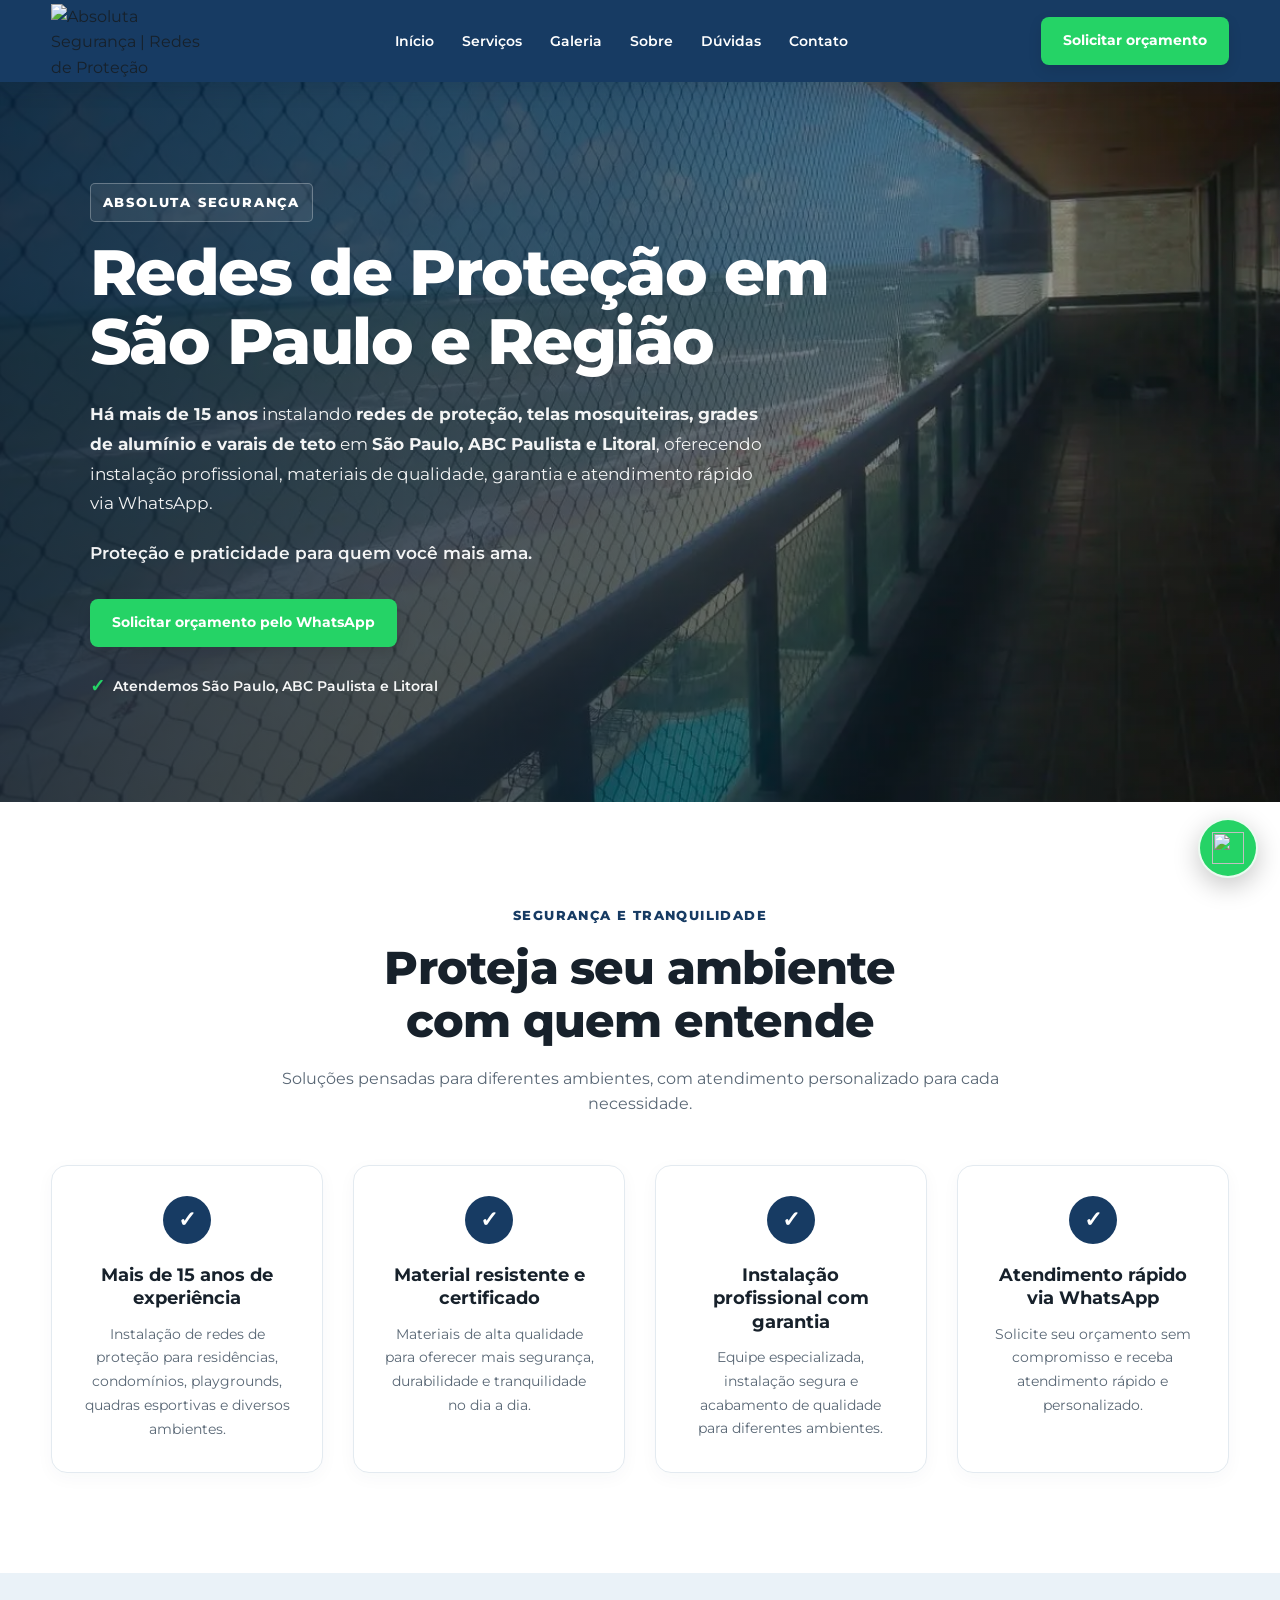
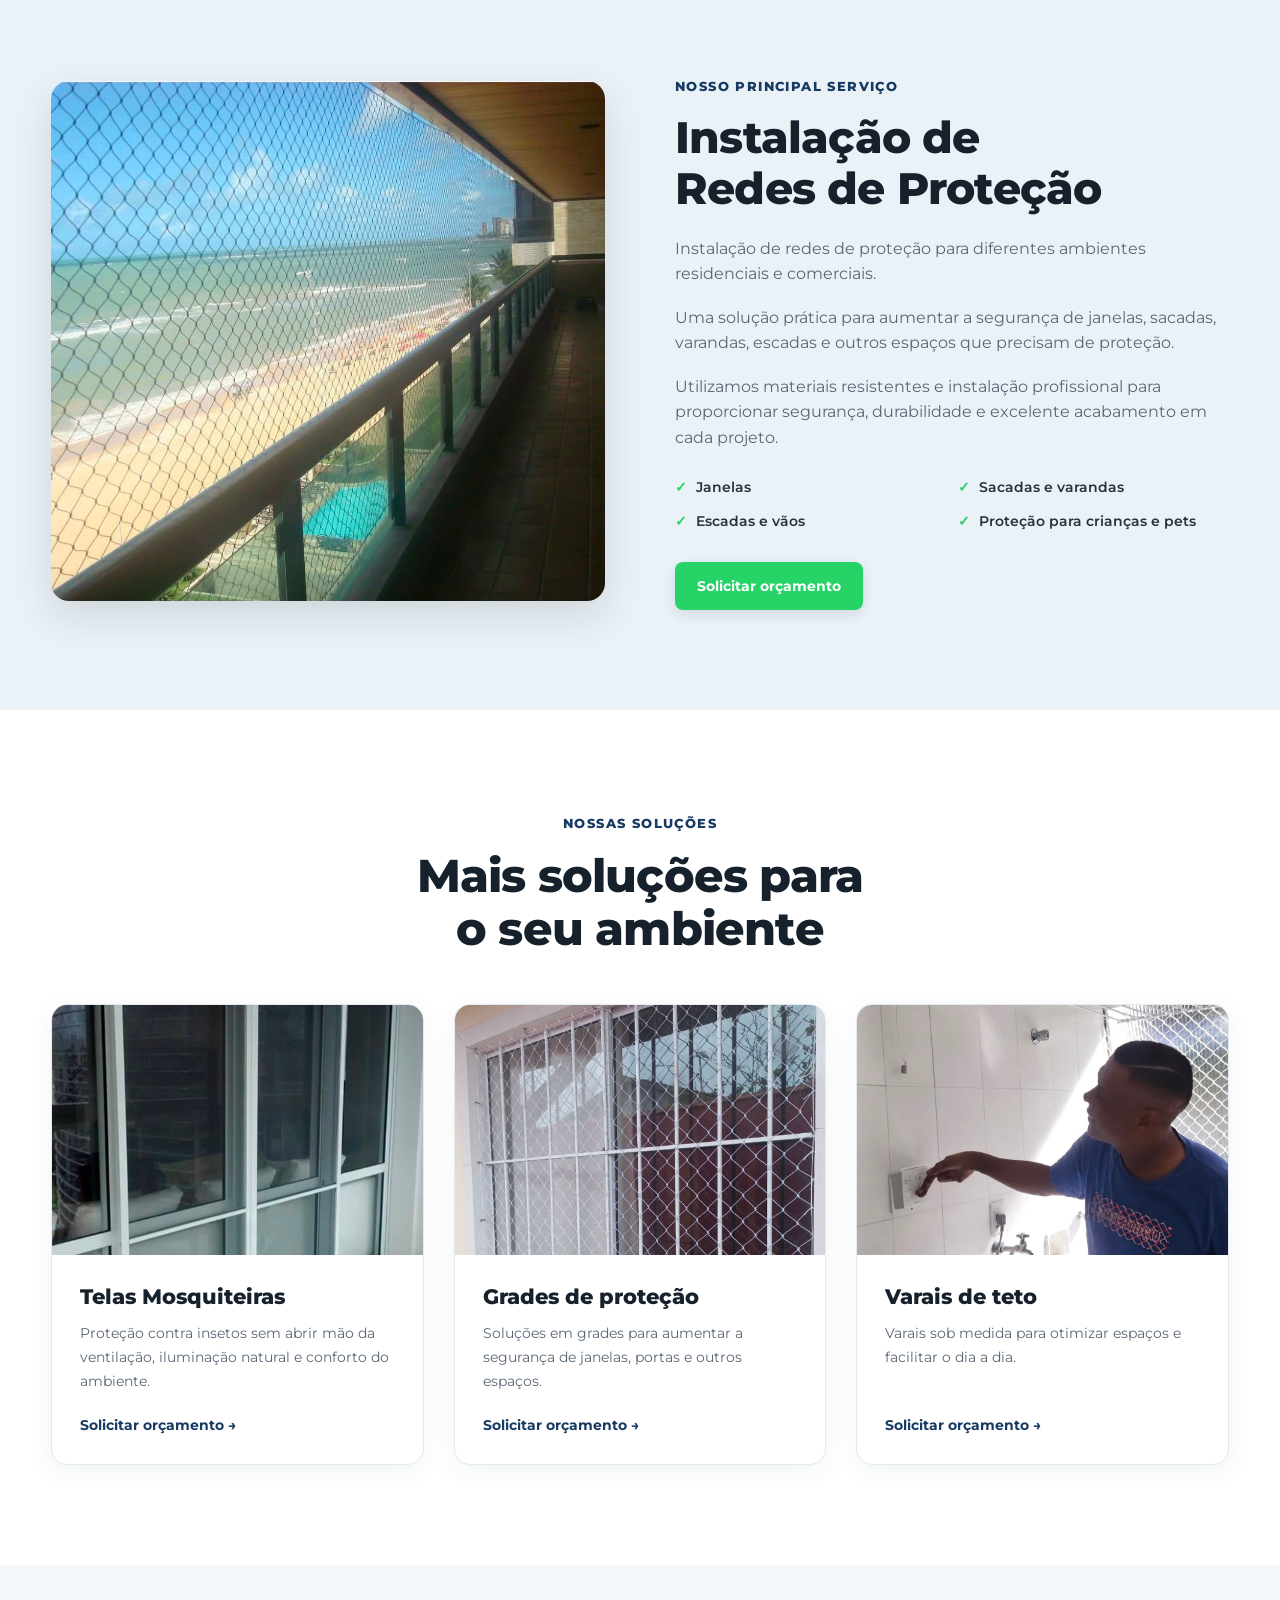
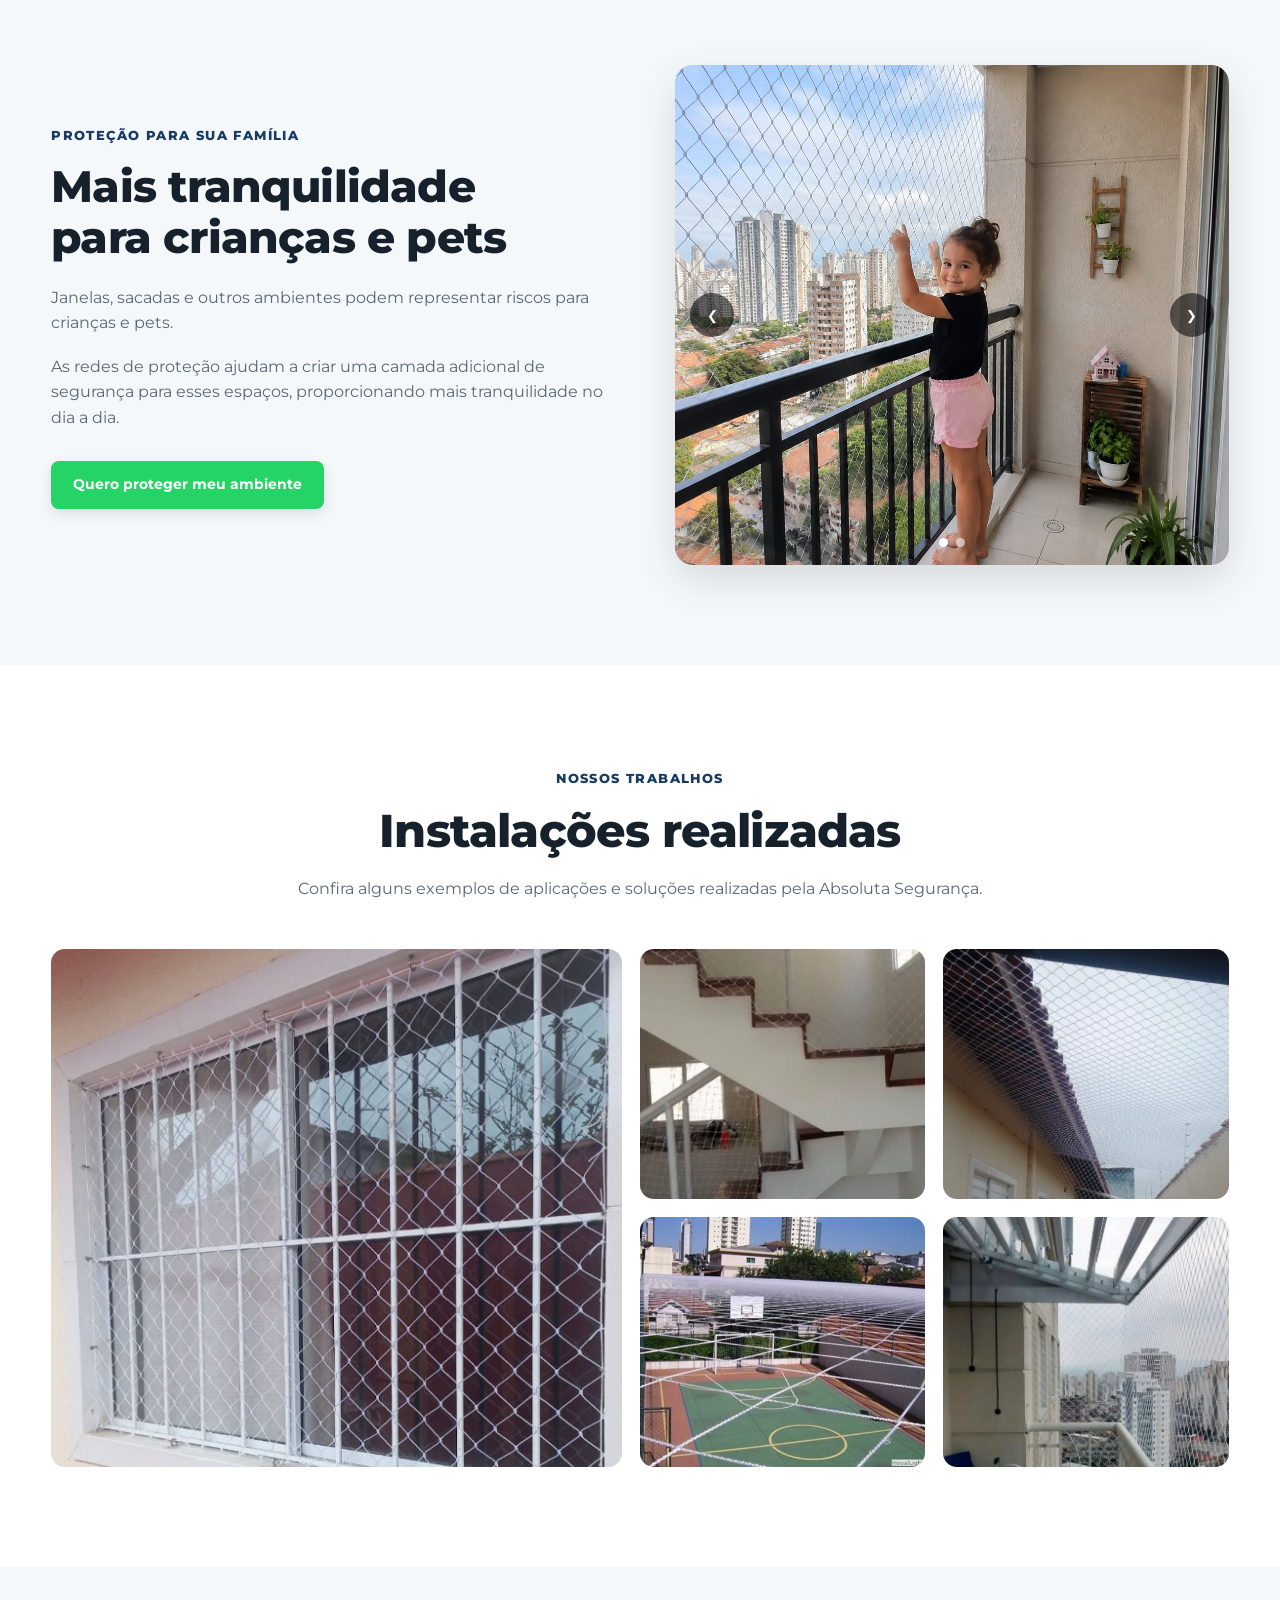
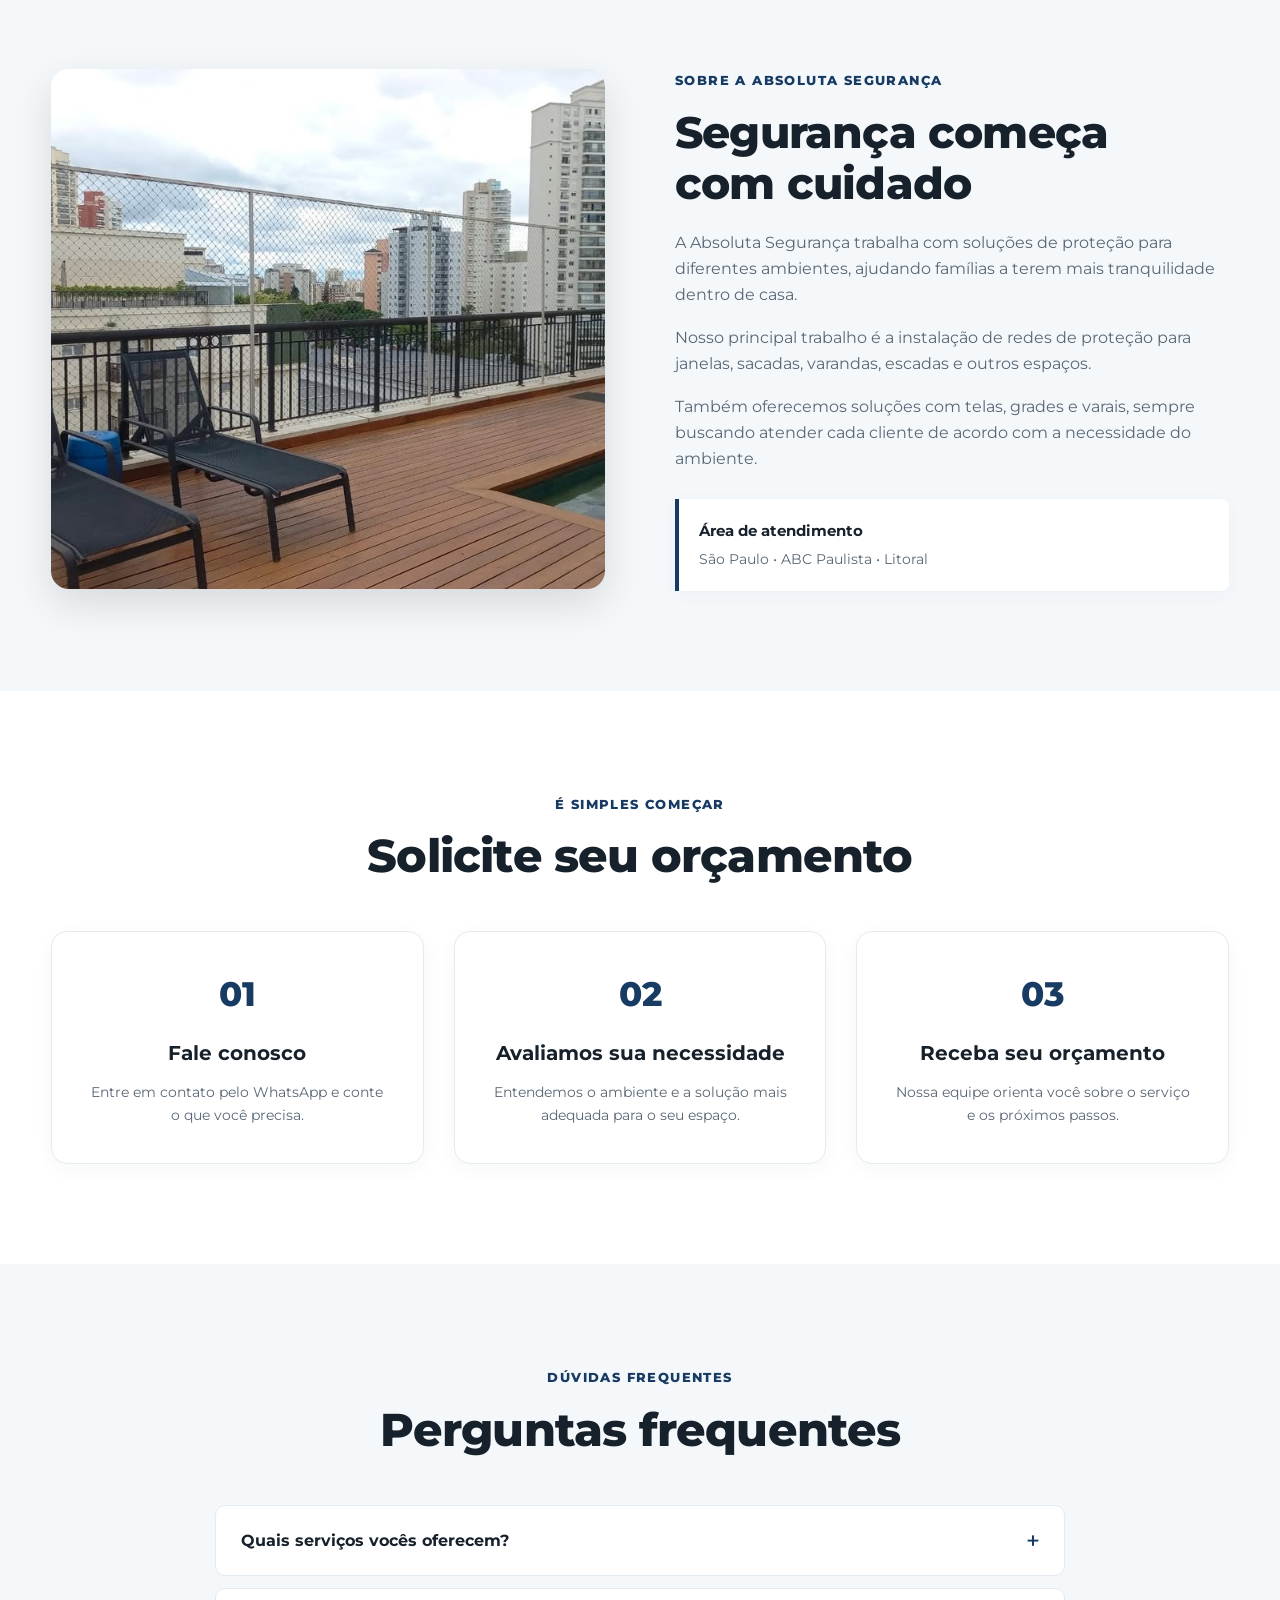
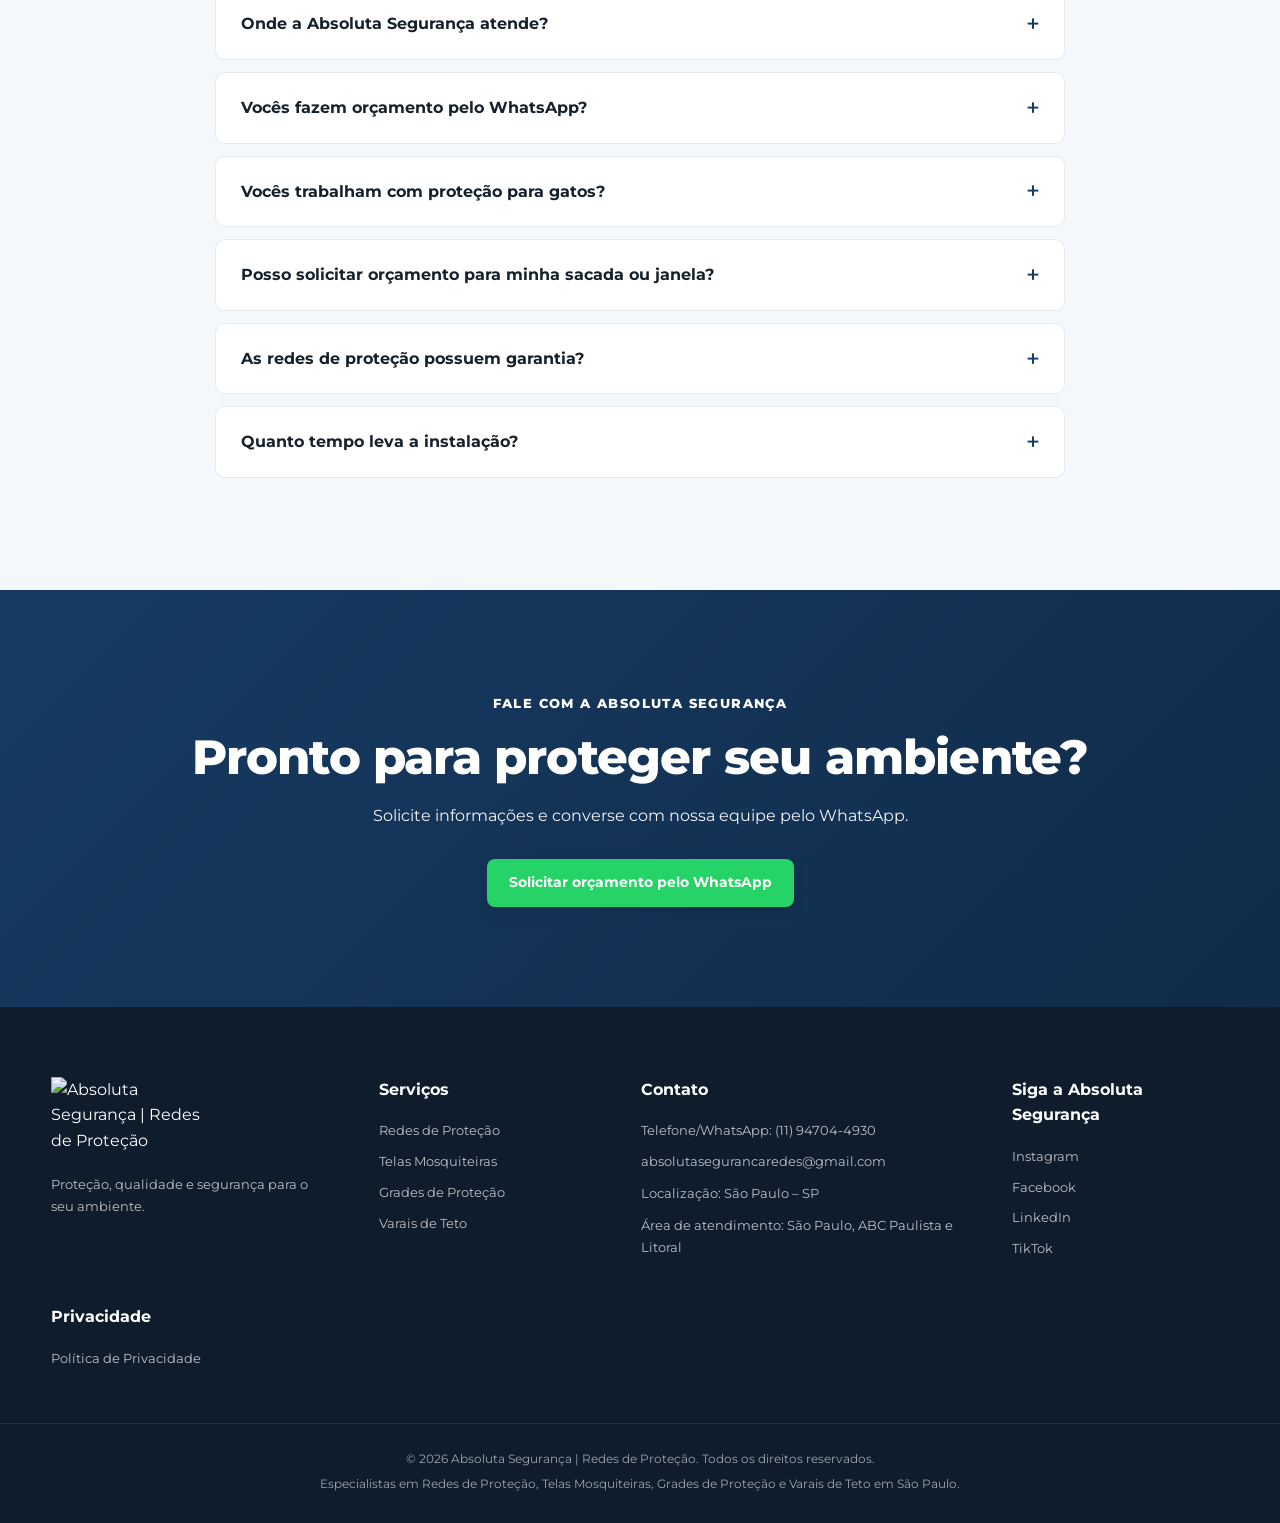
==== commit 0d7da727: "Update index.html" ====
--- a/index.html
+++ b/index.html
@@ -709,6 +709,7 @@
 <!-- Rodapé -->
 <footer>
     <div class="container footer-content">
+
         <div class="footer-column">
             <img
                 alt="Absoluta Segurança | Redes de Proteção"
@@ -732,6 +733,7 @@
 
         <div class="footer-column">
             <h3>Contato</h3>
+
             <a
                 href="https://wa.me/5511947044930?text=Ol%C3%A1%2C%20vim%20pelo%20site%20da%20Absoluta%20Seguran%C3%A7a%20e%20gostaria%20de%20solicitar%20um%20or%C3%A7amento."
                 rel="noopener noreferrer"
@@ -753,6 +755,13 @@
             <a aria-label="LinkedIn da Absoluta Segurança" href="https://www.linkedin.com/company/absolutaseguranca/" rel="noopener noreferrer" target="_blank">LinkedIn</a>
             <a aria-label="TikTok da Absoluta Segurança" href="https://www.tiktok.com/@absolutasegurancaredes" rel="noopener noreferrer" target="_blank">TikTok</a>
         </div>
+
+        <!-- Política de Privacidade -->
+        <div class="footer-column">
+            <h3>Privacidade</h3>
+            <a href="politica.html">Política de Privacidade</a>
+        </div>
+
     </div>
 
     <div class="footer-bottom">
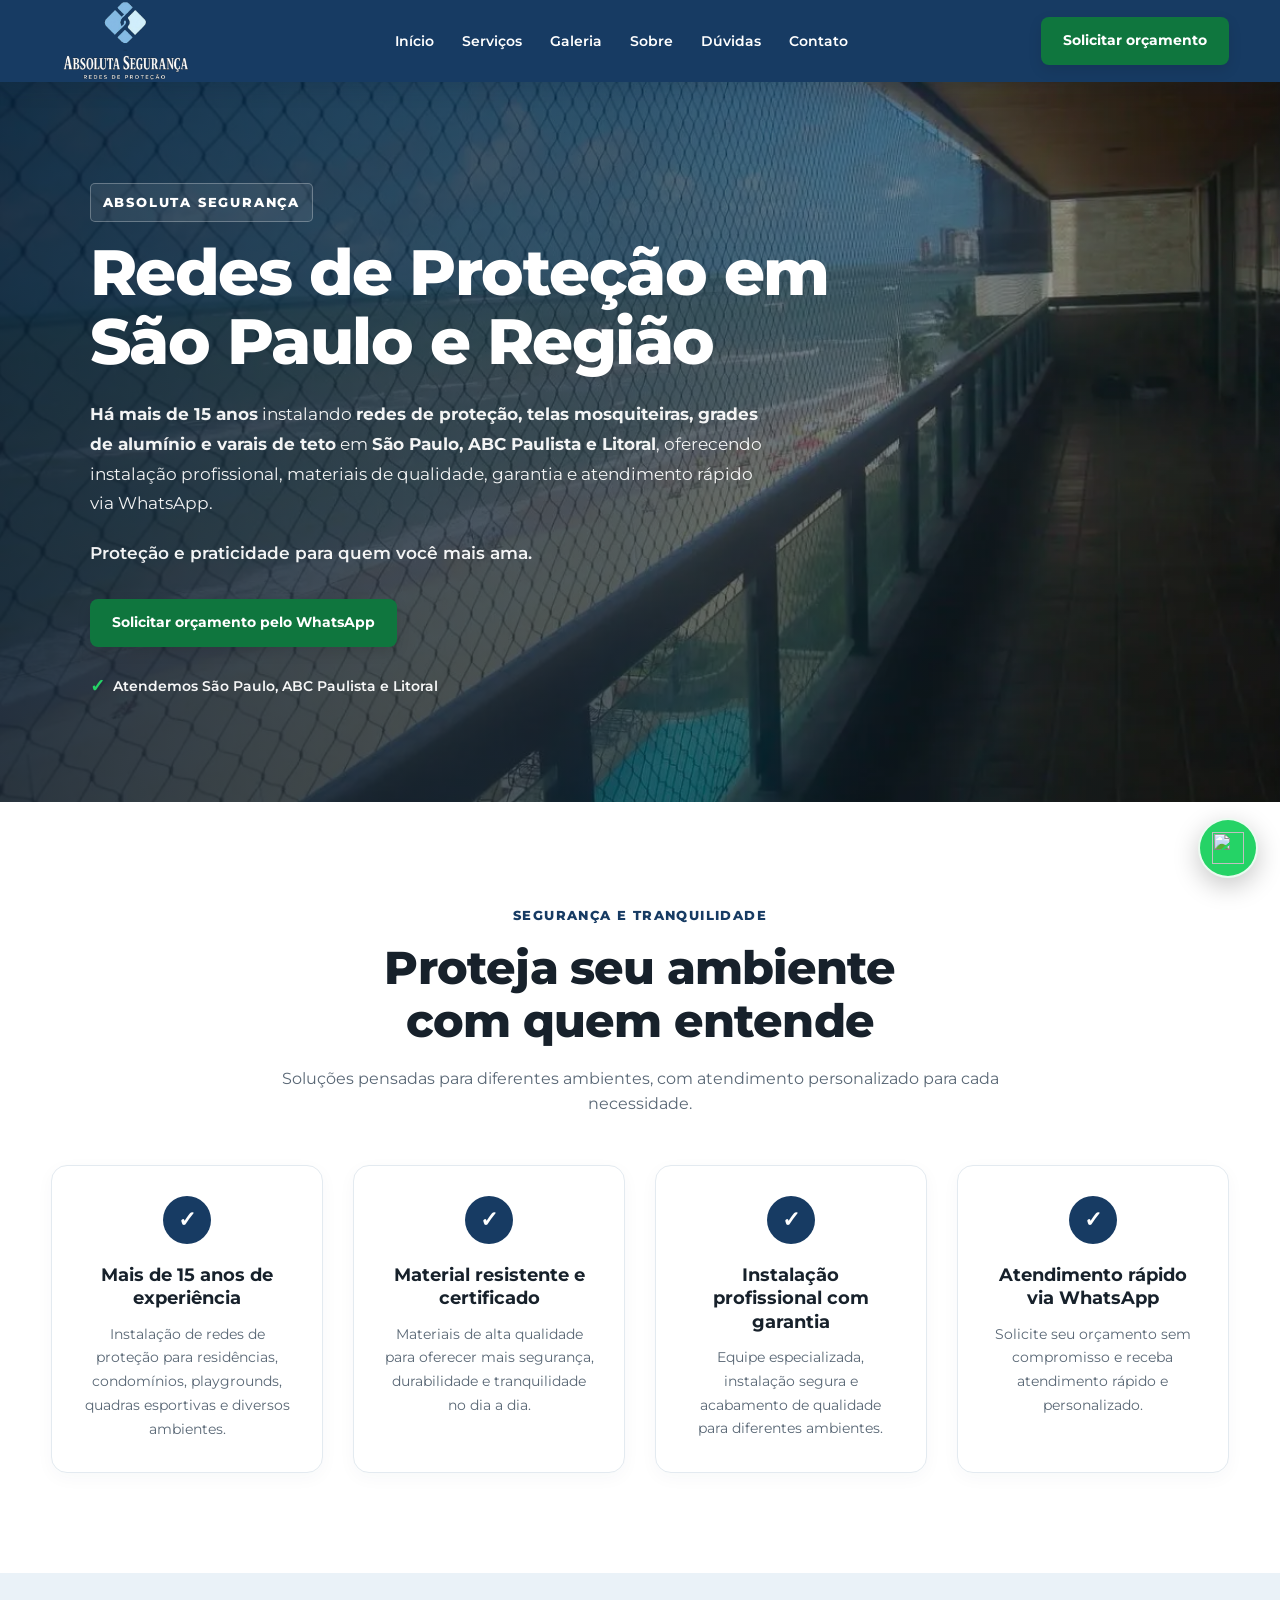
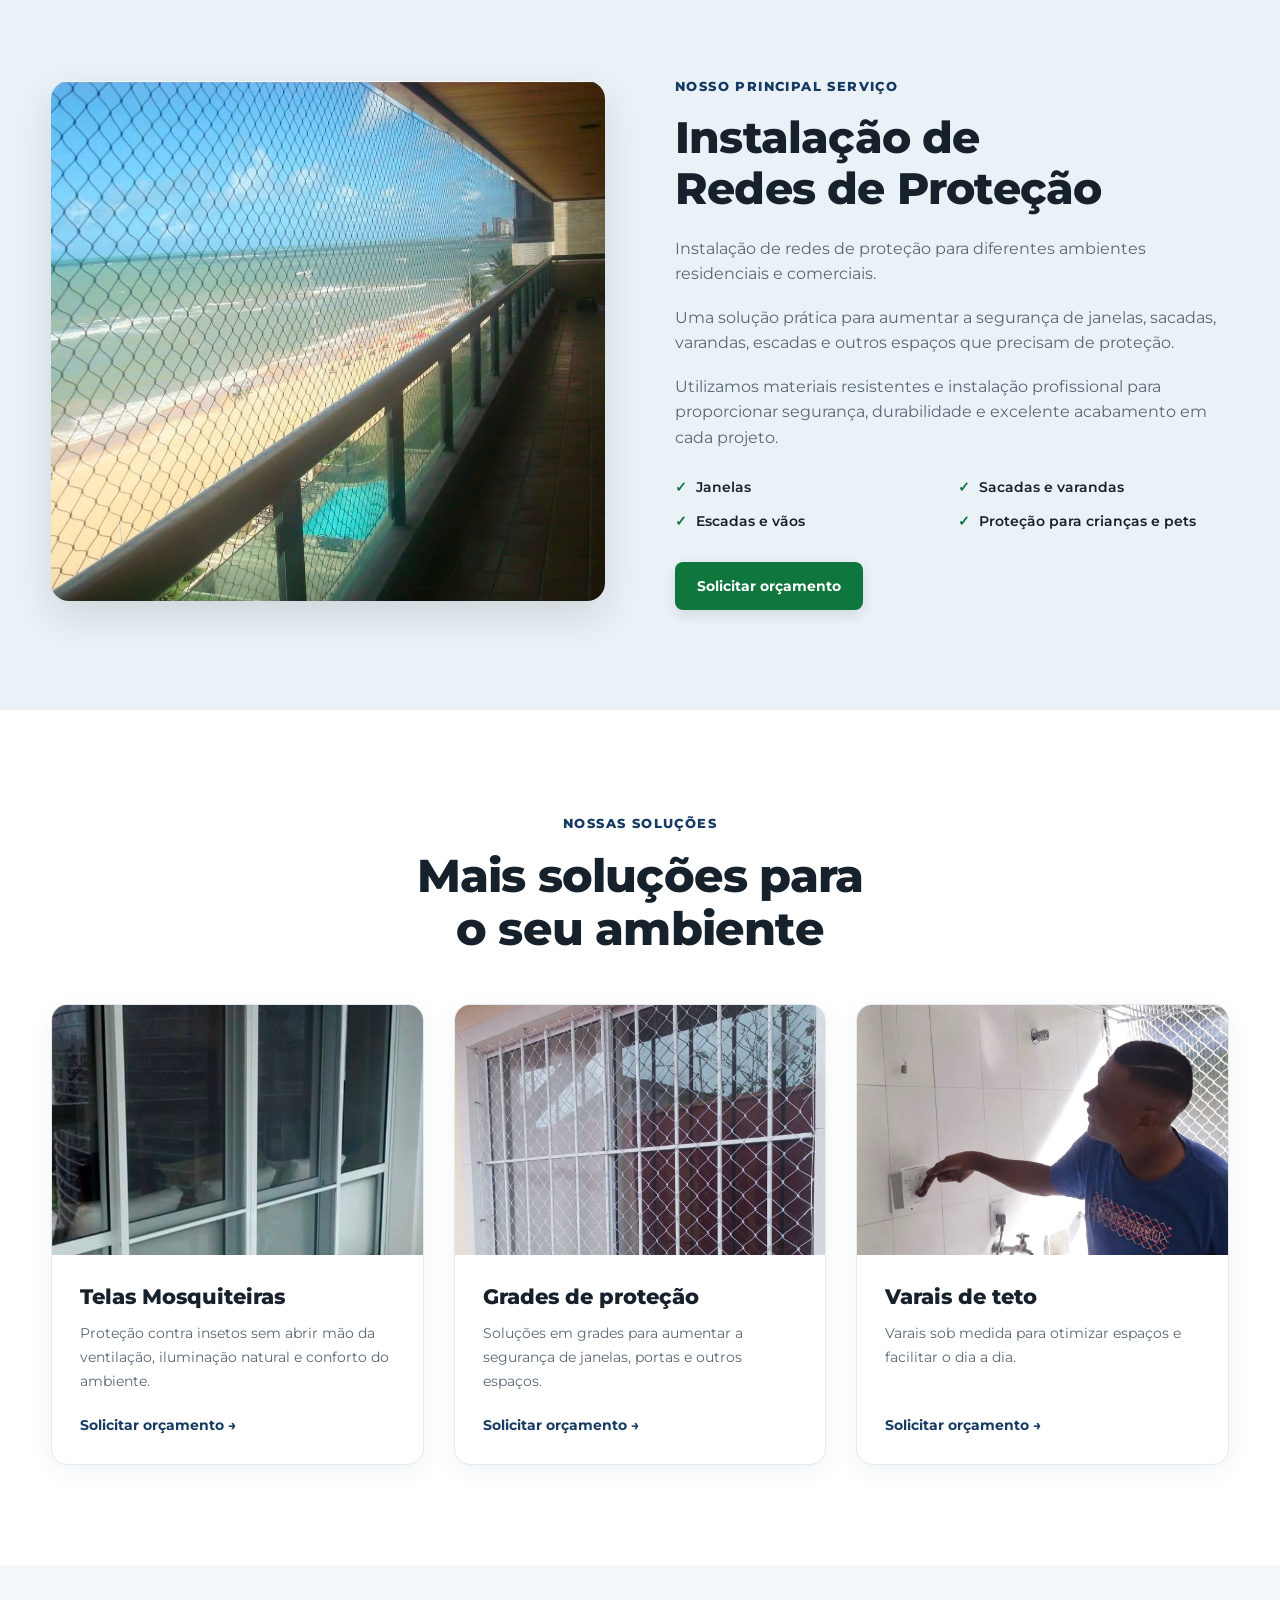
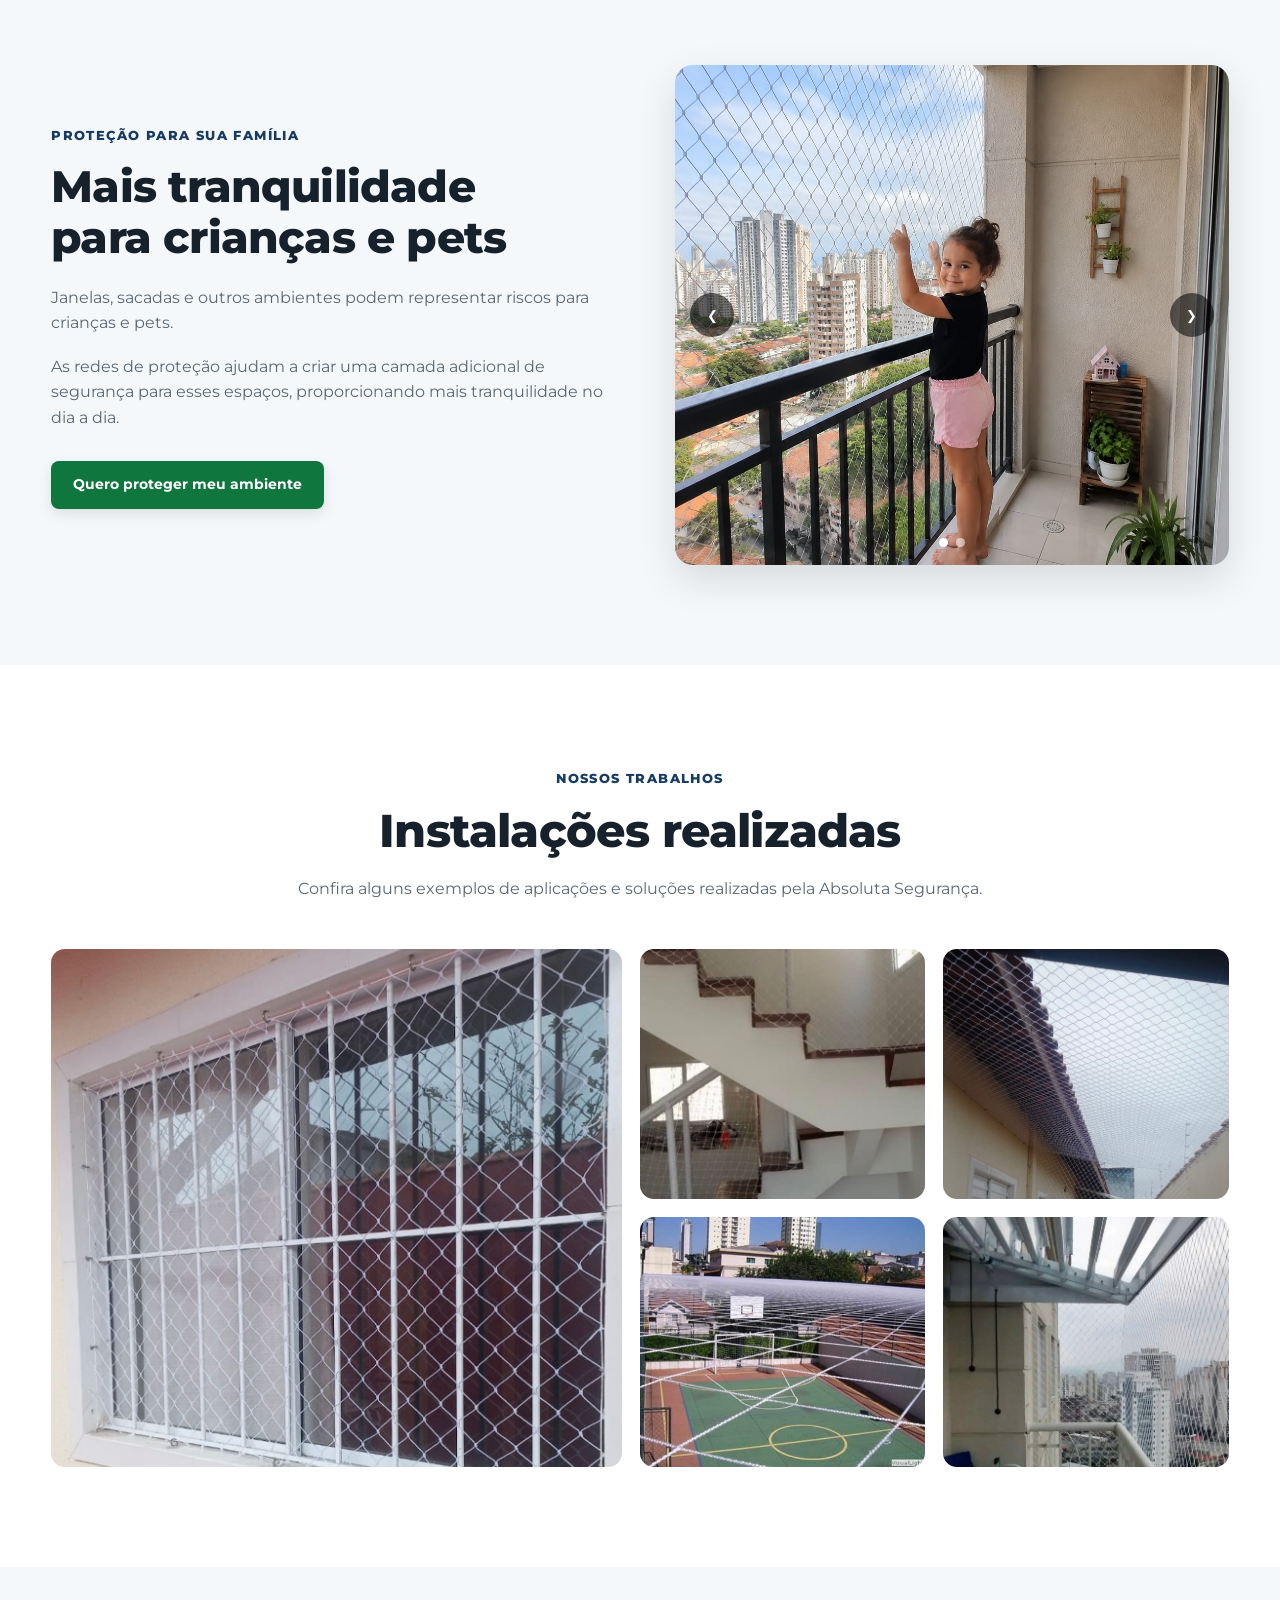
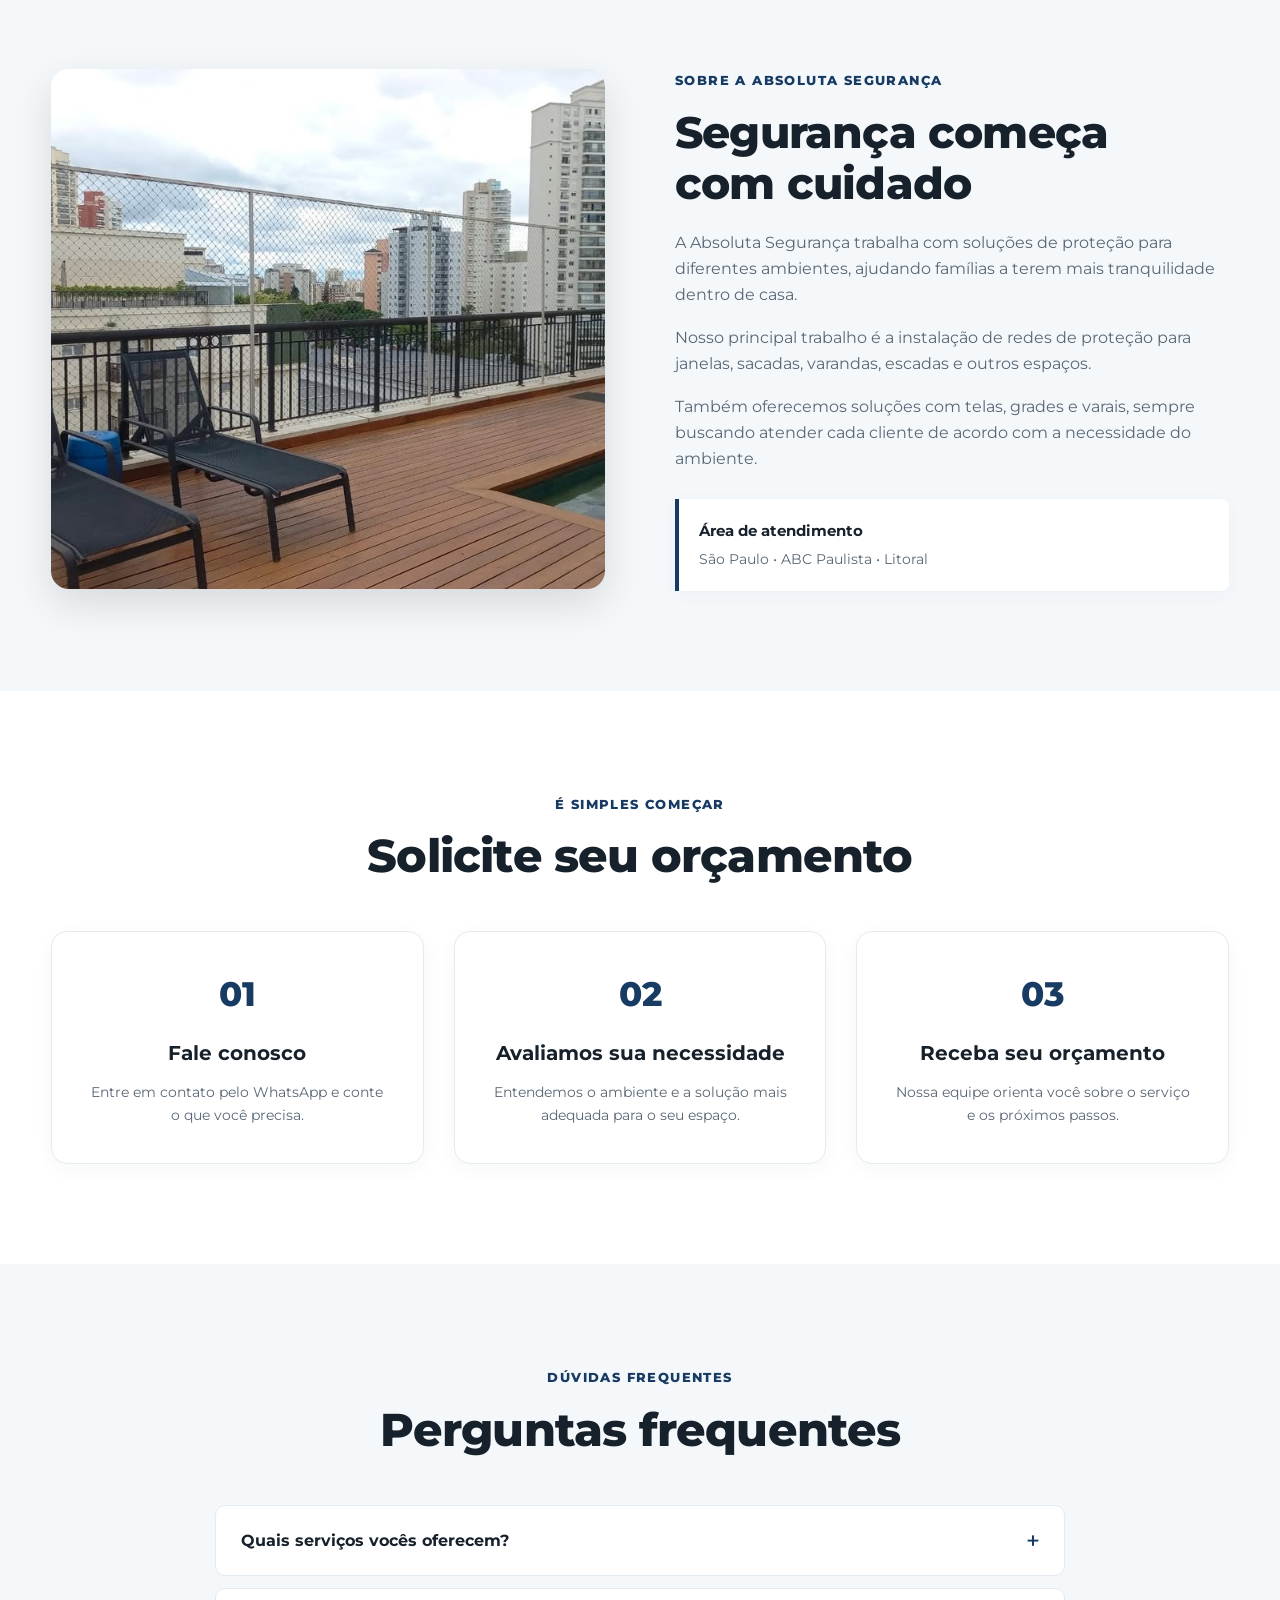
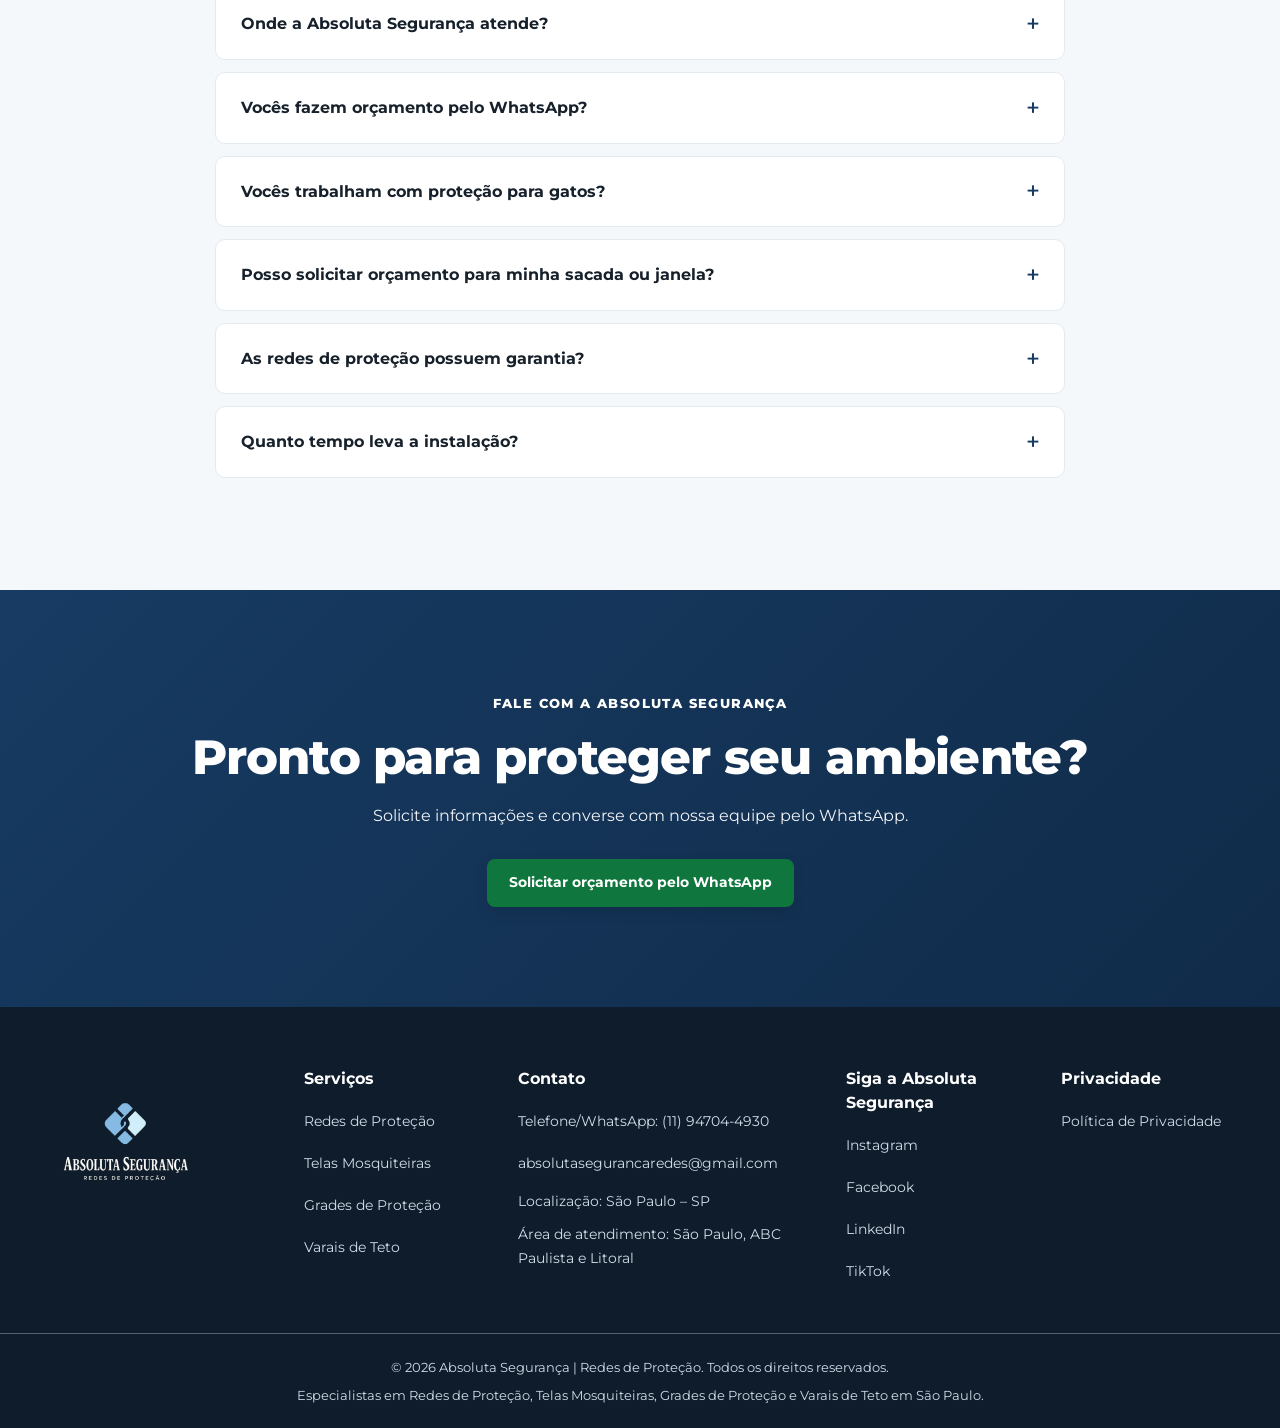
==== commit d92568c2: "Update index.html" ====
--- a/index.html
+++ b/index.html
@@ -720,7 +720,7 @@
                 loading="lazy"
                 decoding="async"
             >
-            <p>Proteção, qualidade e segurança para o seu ambiente.</p>
+         
         </div>
 
         <div class="footer-column">
--- a/estilos.css
+++ b/estilos.css
@@ -1,3 +1,4 @@
+
 /* =========================
    VARIÁVEIS GLOBAIS
 ========================== */
@@ -188,7 +189,7 @@
     padding: 13px 22px;
 
     color: #FFFFFF;
-    background: var(--verde-whatsapp);
+    background: #0F763E;
     border: none;
     border-radius: 8px;
 
@@ -207,7 +208,7 @@
 .btn-whatsapp:hover,
 .btn-primary:hover,
 .btn-cta:hover {
-    background: var(--verde-whatsapp-hover);
+    background: #0B5D32;
     transform: translateY(-2px);
 }
 
@@ -516,7 +517,7 @@
     align-items: flex-start;
     gap: 9px;
 
-    color: #26323D;
+    color: #17212B;
 
     font-size: 14px;
     font-weight: 600;
@@ -525,7 +526,7 @@
 .servico-texto li span {
     flex-shrink: 0;
 
-    color: var(--verde-whatsapp);
+    color: #0F763E;
     font-weight: 800;
 }
 
@@ -1046,7 +1047,7 @@
 ========================== */
 
 footer {
-    padding-top: 70px;
+    padding-top: 60px;
 
     color: #FFFFFF;
     background: #0E1C2B;
@@ -1054,59 +1055,102 @@
 
 .footer-content {
     display: grid;
-    grid-template-columns: 1.3fr 1fr 1.5fr 1fr;
-    gap: 45px;
-
-    padding-bottom: 55px;
+    grid-template-columns: 1.2fr 1fr 1.6fr 1fr 0.9fr;
+    align-items: start;
+    gap: 28px;
+
+    padding-bottom: 45px;
 }
 
 .footer-column {
     display: flex;
     flex-direction: column;
+    align-items: flex-start;
+    min-width: 0;
     gap: 10px;
 }
 
 .footer-logo {
+    display: block;
+
     width: 150px;
+    max-width: 100%;
     height: auto;
-    margin-bottom: 10px;
+
+    margin-bottom: 4px;
+}
+
+.footer-column h3 {
+    margin-bottom: 5px;
+
+    color: #FFFFFF;
+
+    font-size: 16px;
+    font-weight: 700;
+    line-height: 1.5;
 }
 
 .footer-column p {
-    color: rgba(255, 255, 255, 0.72);
+    color: #D1DCE7;
+
+    font-size: 14px;
+    line-height: 1.7;
+
+    overflow-wrap: anywhere;
+}
+
+.footer-column a {
+    display: inline-flex;
+    align-items: center;
+
+    min-height: 32px;
+    max-width: 100%;
+
+    color: #D1DCE7;
+
+    font-size: 14px;
+    line-height: 1.6;
+
+    overflow-wrap: anywhere;
+    text-underline-offset: 4px;
+
+    transition: color 0.2s ease;
+}
+
+.footer-column a:hover {
+    color: #FFFFFF;
+    text-decoration: underline;
+}
+
+.footer-column a:focus-visible {
+    color: #FFFFFF;
+
+    outline: 2px solid #B9DDF5;
+    outline-offset: 3px;
+    border-radius: 2px;
+}
+
+.footer-bottom {
+    padding: 22px 4%;
+
+    border-top: 1px solid #526273;
+
+    text-align: center;
+}
+
+.footer-bottom p {
+    margin-bottom: 6px;
+
+    color: #D1DCE7;
+
     font-size: 13px;
     line-height: 1.7;
-}
-
-.footer-column h3 {
-    margin-bottom: 8px;
-    font-size: 16px;
-}
-
-.footer-column a {
-    color: rgba(255, 255, 255, 0.72);
-    font-size: 13px;
-
-    transition: color 0.25s ease;
-}
-
-.footer-column a:hover {
-    color: #B9DDF5;
-}
-
-.footer-bottom {
-    padding: 25px 4%;
-
-    border-top: 1px solid rgba(255, 255, 255, 0.1);
-
-    text-align: center;
-}
-
-.footer-bottom p {
-    margin-bottom: 5px;
-
-    color: rgba(255, 255, 255, 0.6);
-    font-size: 12px;
+
+    overflow-wrap: anywhere;
+}
+
+.footer-bottom p:last-child {
+    margin-bottom: 0;
 }
 
 
@@ -1194,8 +1238,12 @@
         grid-row: span 1;
     }
 
+    /* Rodapé em três colunas */
+
     .footer-content {
-        grid-template-columns: repeat(2, minmax(0, 1fr));
+        grid-template-columns: repeat(3, minmax(0, 1fr));
+        column-gap: 28px;
+        row-gap: 32px;
     }
 }
 
@@ -1414,13 +1462,16 @@
         grid-auto-rows: 250px;
     }
 
+    /* Rodapé organizado em uma coluna */
+
     .footer-content {
         grid-template-columns: minmax(0, 1fr);
-        gap: 35px;
+        gap: 28px;
+        padding-bottom: 35px;
     }
 
     .footer-bottom {
-        padding: 22px 5%;
+        padding: 20px 5%;
     }
 
     .faq summary {
